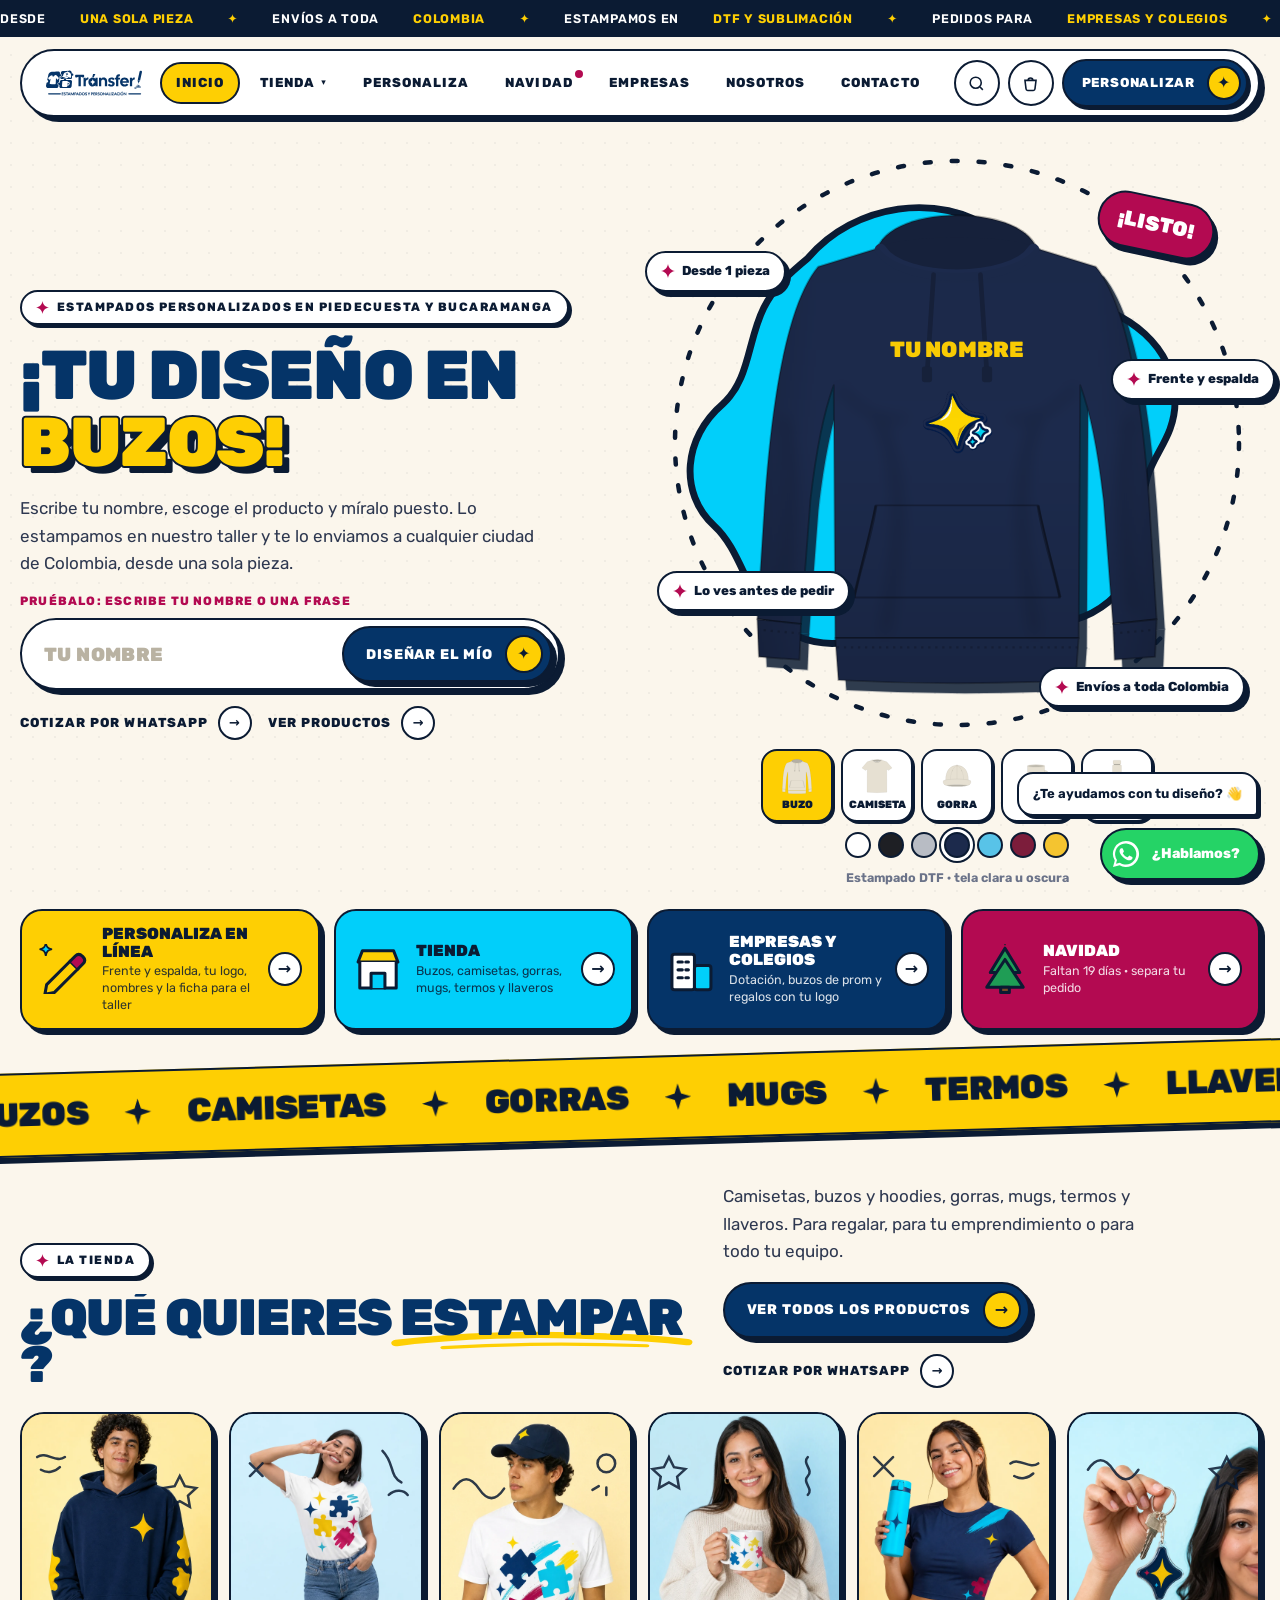
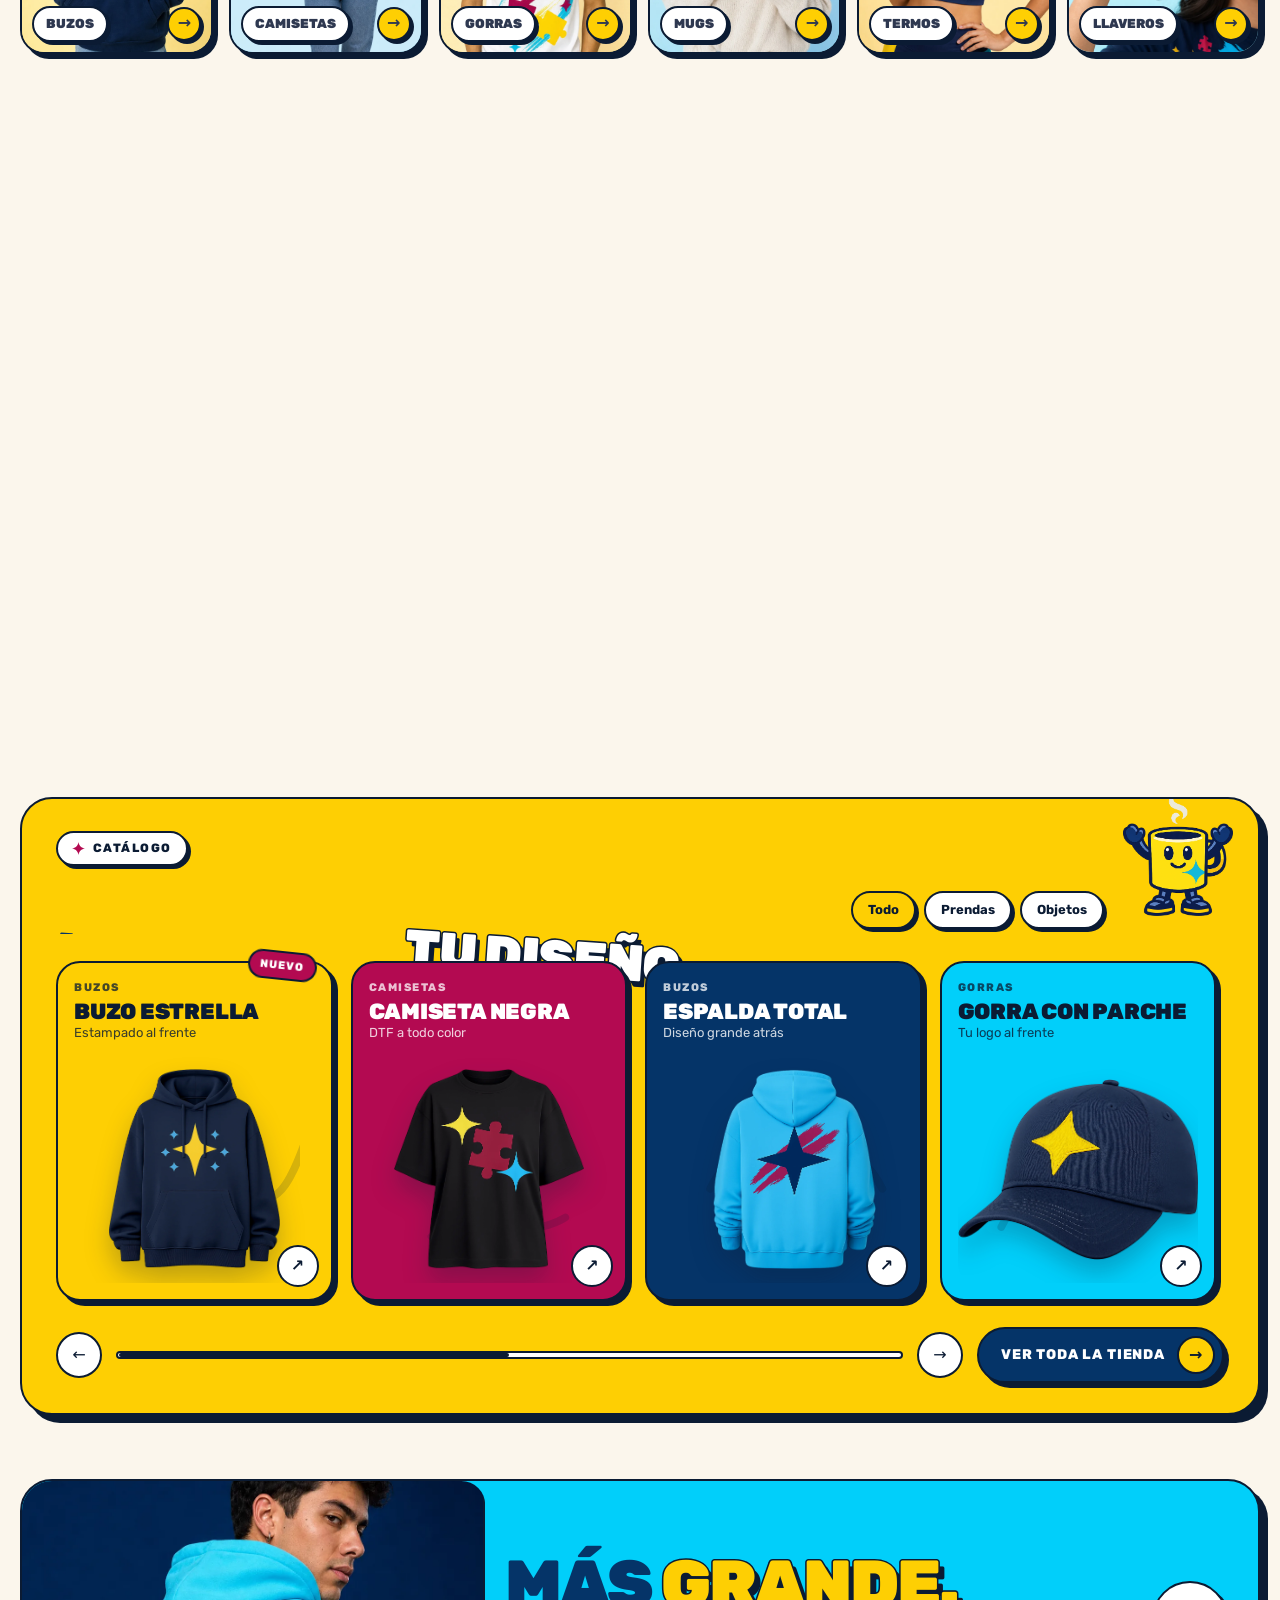
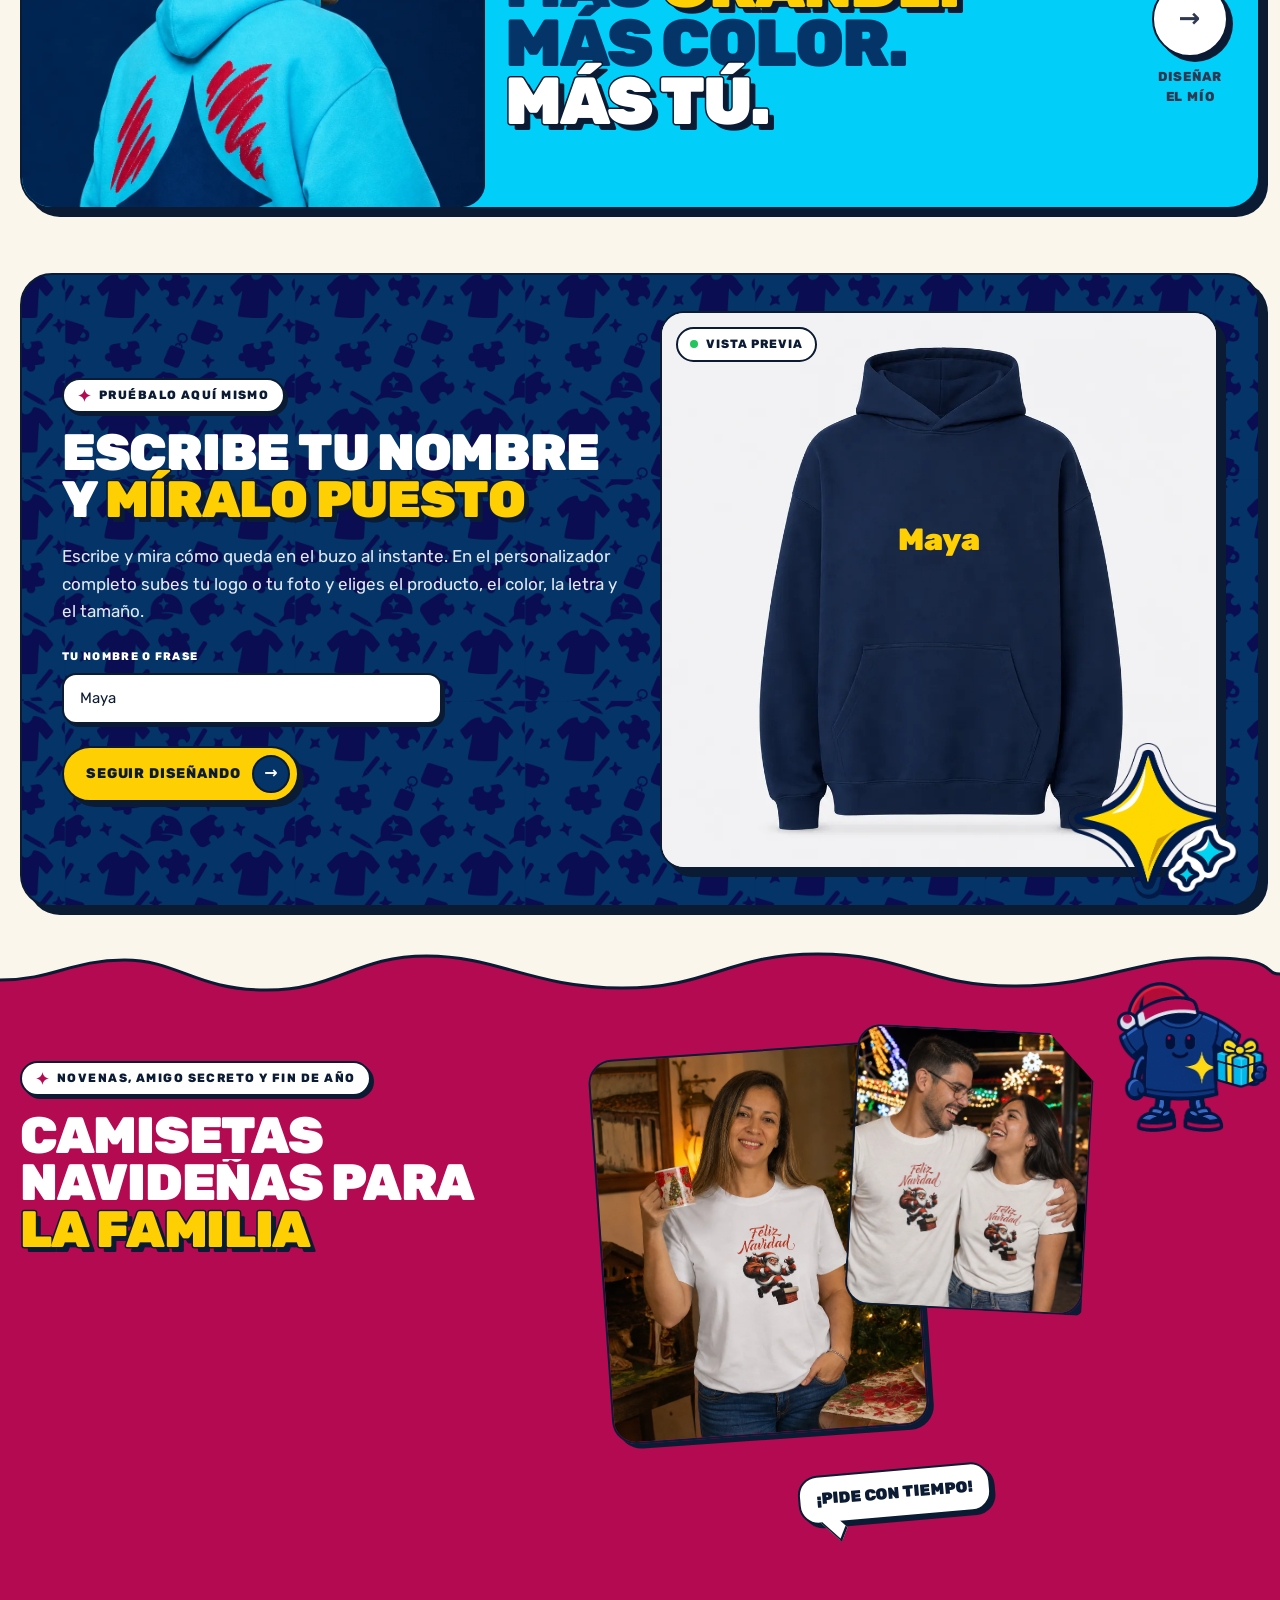
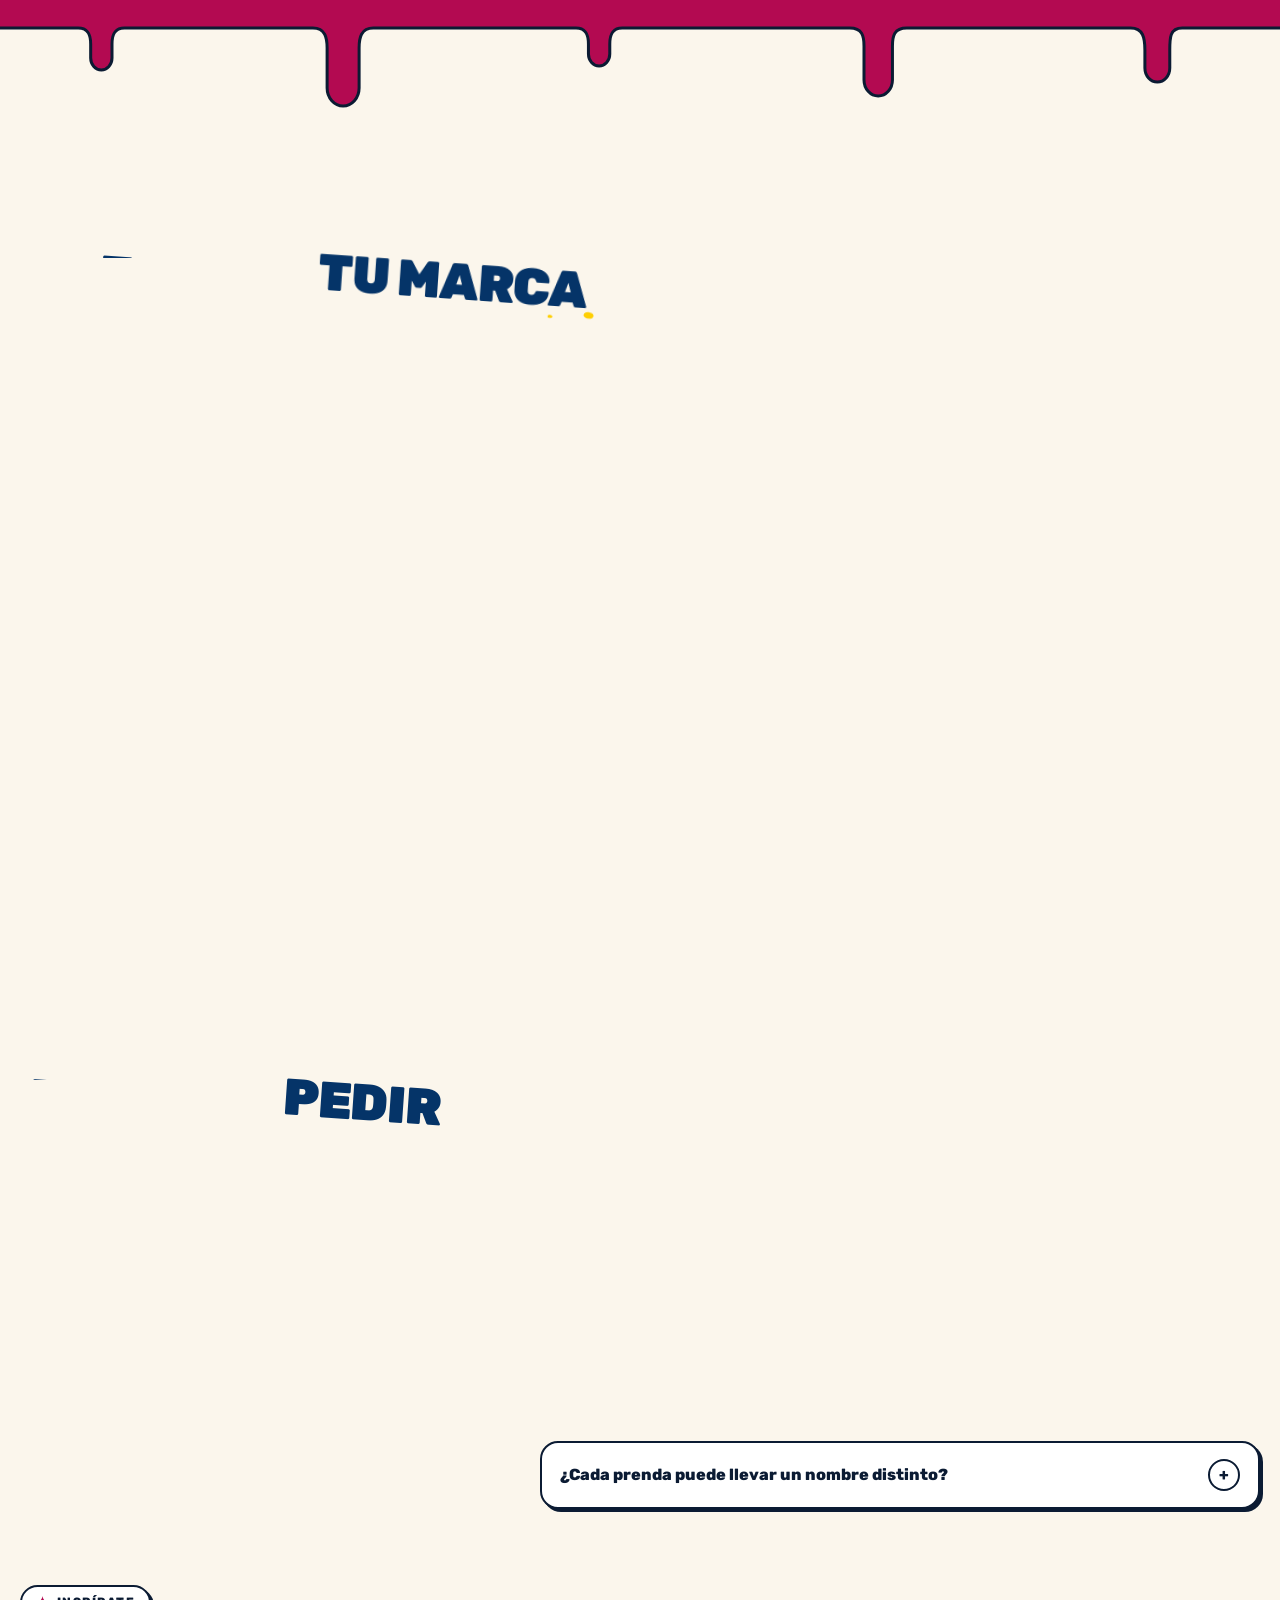
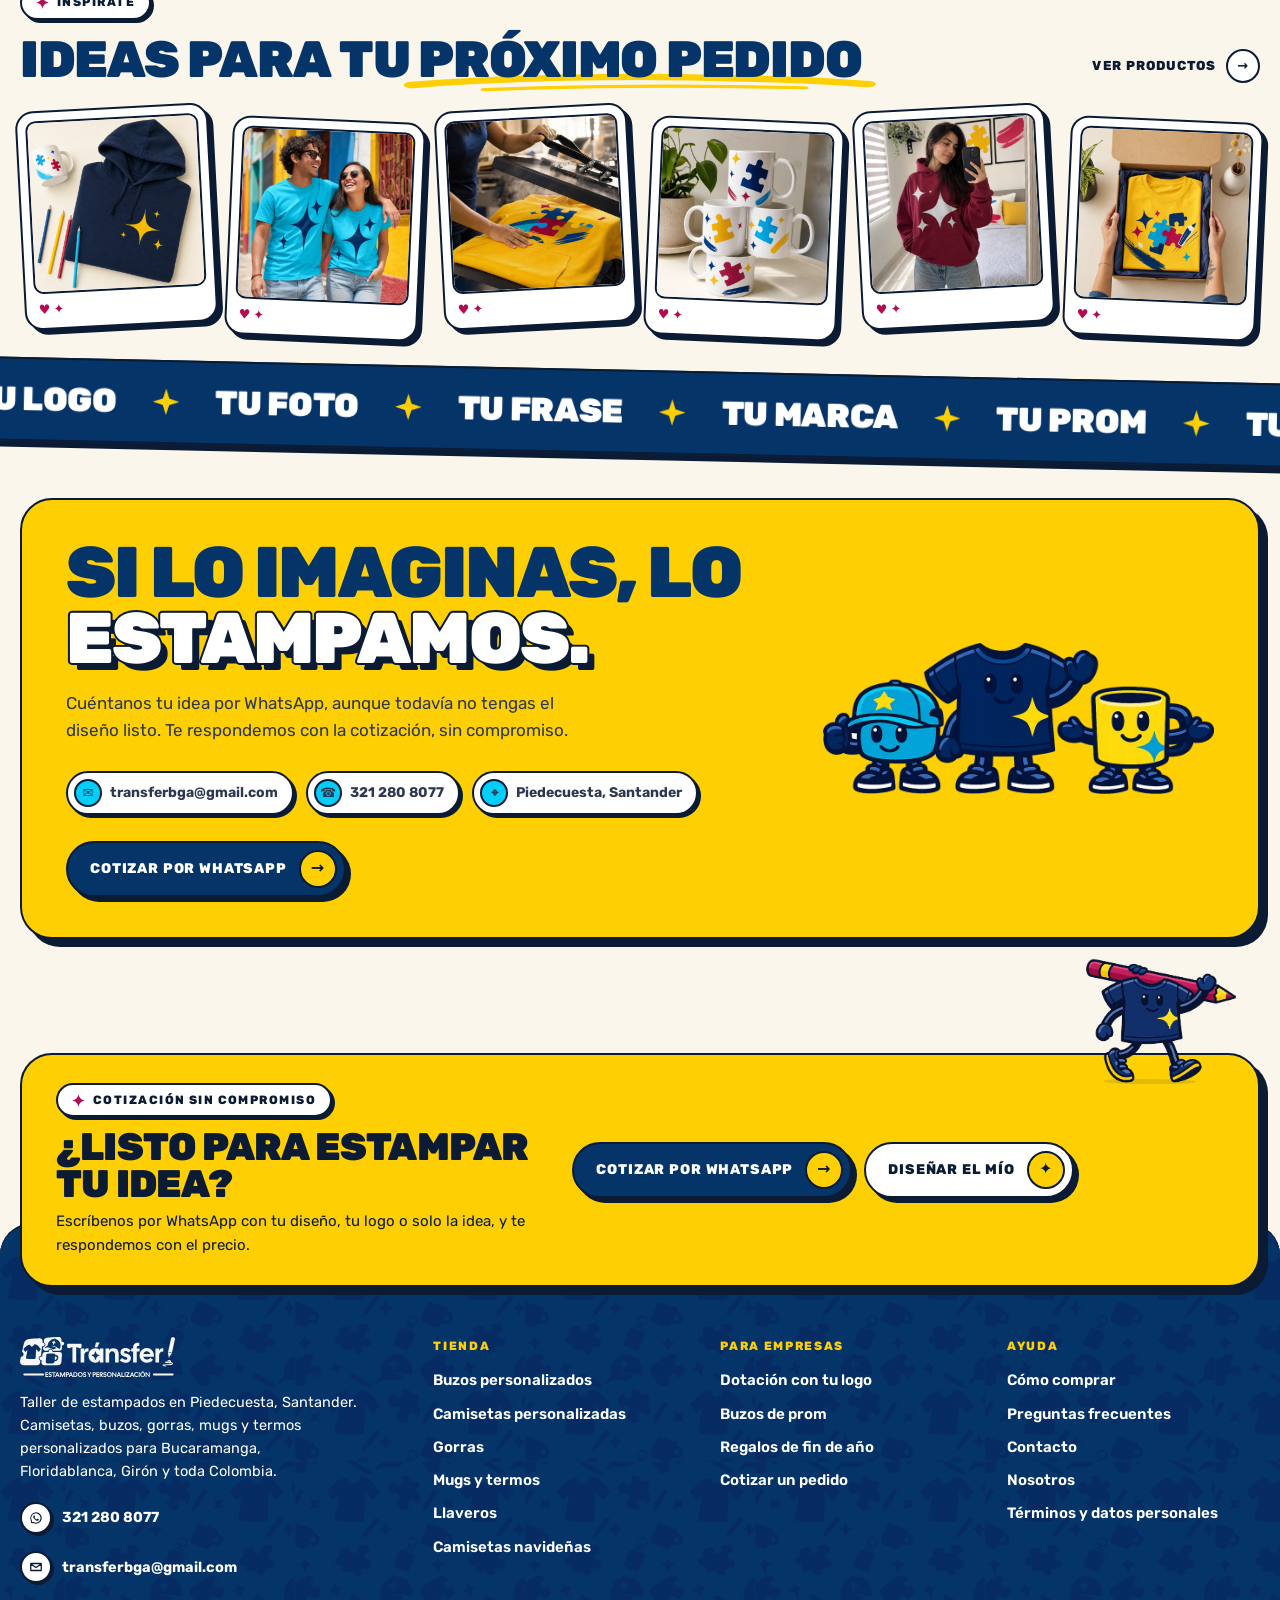
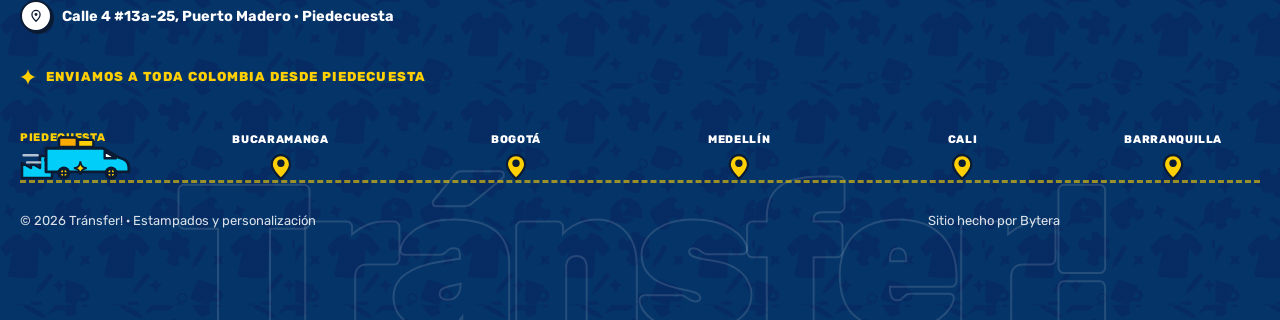
==== sitio/index.html @ f4039a2b "Portada: héroe nuevo con demostración en vivo del personalizador - La prenda cambia sola entre buzo," ====
<!doctype html>
<html lang="es-CO">
<head>
<meta charset="utf-8">
<meta name="robots" content="noindex, nofollow">
<meta name="viewport" content="width=device-width, initial-scale=1">
<title>Camisetas, buzos y mugs personalizados en Bucaramanga y Piedecuesta · Tránsfer!</title>
<meta name="description" content="Estampamos tu logo, tu foto o tu frase en camisetas, buzos, gorras, mugs y termos. Míralo puesto antes de pedir. Taller en Piedecuesta, envíos a toda Colombia.">
<meta property="og:type" content="website">
<meta property="og:locale" content="es_CO">
<meta property="og:site_name" content="Tránsfer!">
<meta property="og:title" content="Camisetas, buzos y mugs personalizados en Bucaramanga y Piedecuesta · Tránsfer!">
<meta property="og:description" content="Estampamos tu logo, tu foto o tu frase en camisetas, buzos, gorras, mugs y termos. Míralo puesto antes de pedir. Taller en Piedecuesta, envíos a toda Colombia.">
<meta property="og:image" content="../img/heroe-buzo-azul.webp">
<meta name="theme-color" content="#053468">
<script type="application/ld+json">{"@context": "https://schema.org", "@type": "LocalBusiness", "name": "Tránsfer!", "description": "Taller de estampados y personalización en Piedecuesta, Santander: camisetas, buzos, gorras, mugs, termos y llaveros con tu logo, tu foto o tu frase, en DTF y sublimación.", "telephone": "+57 321 280 8077", "email": "transferbga@gmail.com", "address": {"@type": "PostalAddress", "streetAddress": "Calle 4 #13a-25, Puerto Madero", "addressLocality": "Piedecuesta", "addressRegion": "Santander", "addressCountry": "CO"}, "areaServed": ["Piedecuesta", "Bucaramanga", "Floridablanca", "Girón", "Colombia"], "knowsAbout": ["Estampado DTF", "Sublimación", "Camisetas personalizadas", "Buzos personalizados", "Mugs personalizados", "Dotación empresarial", "Buzos de prom"]}</script>
<script type="application/ld+json">{"@context": "https://schema.org", "@type": "FAQPage", "mainEntity": [{"@type": "Question", "name": "¿Puedo pedir una sola pieza?", "acceptedAnswer": {"@type": "Answer", "text": "Sí. Puedes pedir desde una sola camiseta, buzo o mug, y si pides varias, el precio por unidad baja."}}, {"@type": "Question", "name": "¿Cuánto cuesta una camiseta o un buzo personalizado?", "acceptedAnswer": {"@type": "Answer", "text": "Depende del producto, la cantidad y el tamaño del diseño. Agrega lo que quieres al pedido o escríbenos por WhatsApp y te enviamos el precio, sin compromiso."}}, {"@type": "Question", "name": "¿Cuánto se demora mi pedido?", "acceptedAnswer": {"@type": "Answer", "text": "Depende de la cantidad y la temporada. Te damos la fecha exacta al cotizar; en diciembre, pide con tiempo."}}, {"@type": "Question", "name": "¿El estampado se cae al lavar?", "acceptedAnswer": {"@type": "Answer", "text": "No, si se aplica bien y la cuidas: lava la prenda al revés, con agua fría y sin blanqueador, sécala a la sombra y no planches encima del diseño."}}, {"@type": "Question", "name": "¿Hacen envíos a toda Colombia?", "acceptedAnswer": {"@type": "Answer", "text": "Sí, enviamos por transportadora desde nuestro taller en Piedecuesta. Si estás en Bucaramanga, Floridablanca o Girón, pregúntanos por la entrega."}}, {"@type": "Question", "name": "¿Cada prenda puede llevar un nombre distinto?", "acceptedAnswer": {"@type": "Answer", "text": "Sí. Es lo normal en camisetas navideñas, buzos de prom y dotación: nos mandas la lista de nombres y tallas."}}]}</script>
<link rel="icon" href="../recursos/favicon.svg" type="image/svg+xml">
<script type="application/ld+json">{"@context": "https://schema.org", "@graph": [{"@type": "Organization", "name": "Tránsfer!", "logo": "../recursos/logo-azul.svg", "email": "transferbga@gmail.com", "telephone": "+57 321 280 8077", "description": "Estampados y personalización en Piedecuesta, Santander."}, {"@type": "WebSite", "name": "Tránsfer! · Estampados y personalización", "inLanguage": "es-CO"}]}</script>
<link rel="stylesheet" href="assets/sistema.css">
<style>
/* ───── Portada (Nexa "Good Mood" + cinta de Creative South) ───── */
.heroe{padding:20px 0 30px;overflow:hidden}
.heroe .env{display:grid;grid-template-columns:1.02fr .98fr;gap:20px;align-items:center;min-height:640px}
.heroe .h1{margin-top:22px}
.heroe .lead{max-width:470px;margin:26px 0 30px}
.heroe .acciones{display:flex;align-items:center;gap:24px;flex-wrap:wrap}
.cifras{display:flex;gap:0;margin-top:40px;background:#fff;border:var(--borde);border-radius:22px;box-shadow:var(--sombra);width:max-content;max-width:100%}
.cifras div{padding:14px 22px;border-right:2px dashed rgba(11,27,51,.25)}
.cifras div:last-child{border-right:0}
.cifras b{display:block;font-size:28px;font-weight:900;color:var(--tinta);line-height:1}
.cifras span{font-size:12px;font-weight:700;letter-spacing:.06em;text-transform:uppercase;color:var(--suave)}
.escena{position:relative;height:640px}
.escena .mancha{position:absolute;left:4%;top:8%;width:92%;height:84%}
.heroe .h1{font-size:clamp(50px,6.6vw,96px)}
.escena .modelo{position:absolute;left:50%;bottom:-30px;height:100%;width:max-content;translate:-50% 0;z-index:2;filter:drop-shadow(8px 8px 0 rgba(11,27,51,.9))}
.escena .modelo img{height:100%;width:auto;max-width:none}
.cinta-heroe{left:-8%;top:-4%;width:120%;height:118%}
.nota-flecha{position:absolute;z-index:4;font-weight:900;font-style:italic;color:var(--vino);font-size:18px;line-height:1.05;text-transform:uppercase}
.nota-flecha svg{width:70px;height:46px;color:var(--vino)}

/* ───── Categorías (Nexa) ───── */
.cats{display:grid;grid-template-columns:repeat(6,1fr);gap:16px}
.cat{position:relative;border:var(--borde);border-radius:var(--r-tarjeta);box-shadow:var(--sombra);overflow:hidden;aspect-ratio:4/5;transition:transform .3s var(--ease),box-shadow .3s}
.cat:hover{transform:translate(-3px,-3px) rotate(-.8deg);box-shadow:9px 9px 0 var(--tinta)}
.cat img{position:absolute;inset:0;width:100%;height:100%;object-fit:cover;object-position:center 22%;transition:transform .6s var(--ease)}
.cat:hover img{transform:scale(1.06)}
.cat .garabato{position:absolute;inset:0;z-index:1;pointer-events:none;color:var(--tinta);opacity:.85}
.cat .garabato svg{width:100%;height:100%}
.cat .pie-cat{position:absolute;left:10px;right:10px;bottom:10px;display:flex;justify-content:space-between;align-items:center;z-index:2}
.cat .pie-cat b{background:#fff;border:var(--borde);border-radius:99px;padding:6px 12px;font-weight:900;text-transform:uppercase;font-size:13px;box-shadow:3px 3px 0 var(--tinta)}
.cat .pie-cat i{width:34px;height:34px;flex:none;border-radius:50%;background:var(--amarillo);border:var(--borde);display:grid;place-items:center;font-style:normal;font-weight:900;box-shadow:3px 3px 0 var(--tinta);transition:transform .3s var(--rebote)}
.cat:hover .pie-cat i{transform:rotate(-45deg)}

/* ───── La fábrica (MasterGo + notas de Nutella) ───── */
.fabrica{padding:30px 40px 28px;background:var(--cian)}
.fabrica .cab-seccion{margin-bottom:10px}
/* Te llega: la camiseta se dobla y entra en la caja (clase .a-caja durante .actua, 1.9 s) */
.fab .abierta,.fab .doblada{transform-box:fill-box;transform-origin:center}
.fab .doblada{opacity:0}
.fab .doblada .mini{opacity:0}.fab .impresa .doblada .mini{opacity:1}
.fab .a-caja .abierta{animation:fab-dobla 1.9s ease-in-out forwards}
.fab .a-caja .doblada{animation:fab-guarda 1.9s ease-in-out forwards}
@keyframes fab-dobla{0%{transform:scale(1);opacity:1}14%{transform:scale(.62,.4);opacity:1}17%,100%{transform:scale(.62,.4);opacity:0}}
@keyframes fab-guarda{0%,12%{opacity:0;transform:scale(.8)}17%{opacity:1;transform:scale(1.05)}22%{transform:scale(1)}26%{transform:translateY(0)}36%{transform:translateY(64px);opacity:1}38%,100%{transform:translateY(64px);opacity:0}}
/* Navidad: estrellas que caen (CSS) */
.nieve{position:absolute;inset:0;overflow:hidden;pointer-events:none;z-index:0}
.nieve i{position:absolute;top:-30px;width:var(--s);height:var(--s);background:#fff;opacity:.55;clip-path:polygon(50% 0,61% 39%,100% 50%,61% 61%,50% 100%,39% 61%,0 50%,39% 39%);animation:cae var(--t) linear var(--d) infinite}
.nieve i:nth-child(3n){background:var(--amarillo);opacity:.8}
@keyframes cae{0%{transform:translateY(-30px) rotate(0)}100%{transform:translateY(760px) rotate(300deg)}}
.navidad .env{position:relative;z-index:1}
/* Del logo a la prenda: un sello estampa el logo en camiseta, mug y gorra (CSS, 4.8 s) */
.sellador{width:100%;max-width:300px;height:auto;align-self:center;overflow:visible}
.sellador .logo-e{transform-box:fill-box;transform-origin:center;transform:scale(0);animation:logo-e 4.8s var(--rebote) infinite}
.sellador .e1{animation-name:logo-e1}.sellador .e2{animation-name:logo-e2}.sellador .e3{animation-name:logo-e3}
@keyframes logo-e1{0%,14%{transform:scale(0)}20%,92%{transform:scale(1)}100%{transform:scale(0)}}
@keyframes logo-e2{0%,44%{transform:scale(0)}50%,92%{transform:scale(1)}100%{transform:scale(0)}}
@keyframes logo-e3{0%,74%{transform:scale(0)}80%,92%{transform:scale(1)}100%{transform:scale(0)}}
.sellador .sello{animation:sello 4.8s ease-in-out infinite}
@keyframes sello{0%{transform:translate(52px,-14px)}8%{transform:translate(52px,-14px)}14%{transform:translate(52px,14px)}20%{transform:translate(52px,-14px)}
  34%{transform:translate(143px,-14px)}44%{transform:translate(143px,10px)}50%{transform:translate(143px,-14px)}
  64%{transform:translate(246px,-14px)}74%{transform:translate(246px,12px)}80%{transform:translate(246px,-14px)}100%{transform:translate(52px,-14px)}}
/* Fabrica v2: linea de produccion a lo ancho, una estacion por paso (SVG a mano + JS).
   Estaciones en x = 150, 450, 750 y 1050 de 1200: coinciden con las 4 columnas de tarjetas de abajo. */
.planta{margin:6px auto 0;max-width:1240px}
.maquina-anim{width:100%}
.fab{display:block;width:100%;height:auto;overflow:visible}
.pasos-linea{display:grid;grid-template-columns:repeat(4,1fr);gap:20px;margin-top:10px}
.pasos-linea .llamado::before{content:"";position:absolute;left:50%;top:-11px;width:18px;height:18px;background:#fff;border-left:var(--borde);border-top:var(--borde);transform:translateX(-50%) rotate(45deg)}
.fab .cuerpo{transform-box:fill-box;transform-origin:center bottom}
.fab .estampa{opacity:0;transform-box:fill-box;transform-origin:center}
.fab .impresa .estampa{opacity:1;animation:fab-pop .4s var(--rebote)}
@keyframes fab-pop{0%{transform:scale(.2)}100%{transform:scale(1)}}
.fab .aguja{transform-box:view-box;transform-origin:836px 53px;animation:fab-aguja 1.3s ease-in-out infinite alternate}
@keyframes fab-aguja{0%{transform:rotate(-60deg)}100%{transform:rotate(55deg)}}
.fab .luz{animation:fab-luz 1.2s steps(1) infinite}
@keyframes fab-luz{50%{opacity:.25}}
.fab .cabezal,.fab .palanca{transform-box:view-box}
.fab .palanca{transform-origin:712px 36px}
.fab .soplo{transform-box:fill-box;transform-origin:center;opacity:0}
.fab .calor{opacity:0}
.fab .pulso{stroke-dasharray:14 100;stroke-dashoffset:14;opacity:0}
.fab .barra{transform-box:fill-box;transform-origin:left center}
.fab .pantalla-star{transform-box:fill-box;transform-origin:center}
.fab .caja-envio{transform-box:view-box;transform-origin:1050px 250px}
.fab .solapa{transform-box:view-box}
.fab .solapa.si{transform-origin:990px 189px;transform:rotate(-125deg)}
.fab .solapa.sd{transform-origin:1110px 189px;transform:rotate(125deg)}
/* Lo que pasa en cada estacion mientras la banda esta quieta (.actua dura 1.9 s) */
.fab.actua .barra{animation:fab-barra 1.9s ease-out}
@keyframes fab-barra{0%{transform:scaleX(0)}22%,100%{transform:scaleX(1)}}
.fab.actua .pantalla-star{animation:fab-pantalla 1.9s var(--rebote)}
@keyframes fab-pantalla{0%,20%{transform:scale(0)}32%,100%{transform:scale(1)}}
.fab.actua .pulso{animation:fab-pulso 1.9s linear}
@keyframes fab-pulso{0%,20%{stroke-dashoffset:14;opacity:0}22%{opacity:1}40%{stroke-dashoffset:-100;opacity:1}41%,100%{opacity:0}}
.fab.actua .cabezal{animation:fab-cabezal 1.9s ease-in-out}
@keyframes fab-cabezal{0%,30%{transform:translateY(0)}42%,62%{transform:translateY(34px)}76%,100%{transform:translateY(0)}}
.fab.actua .palanca{animation:fab-palanca 1.9s ease-in-out}
@keyframes fab-palanca{0%,30%{transform:rotate(0)}42%,62%{transform:rotate(-28deg)}76%,100%{transform:rotate(0)}}
.fab.actua .calor{animation:fab-calor 1.9s linear}
@keyframes fab-calor{0%,40%{opacity:0}43%,62%{opacity:1}64%,100%{opacity:0}}
.fab.actua .si.soplo{animation:fab-soplo-i 1.9s ease-out}.fab.actua .sd.soplo{animation:fab-soplo-d 1.9s ease-out}
@keyframes fab-soplo-i{0%,44%{transform:scale(.4);opacity:0}46%{opacity:.95}72%,100%{transform:translate(-44px,-18px) scale(1.6);opacity:0}}
@keyframes fab-soplo-d{0%,44%{transform:scale(.4);opacity:0}46%{opacity:.95}72%,100%{transform:translate(44px,-18px) scale(1.6);opacity:0}}
.fab.actua .solapa.si{animation:fab-solapa-i 1.9s ease-in-out}.fab.actua .solapa.sd{animation:fab-solapa-d 1.9s ease-in-out}
@keyframes fab-solapa-i{0%,34%{transform:rotate(-125deg)}44%,74%{transform:rotate(0)}75%,100%{transform:rotate(-125deg)}}
@keyframes fab-solapa-d{0%,34%{transform:rotate(125deg)}44%,74%{transform:rotate(0)}75%,100%{transform:rotate(125deg)}}
.fab.actua .caja-envio{animation:fab-caja 1.9s ease-in-out}
@keyframes fab-caja{0%,48%{transform:translateX(0);opacity:1}68%{transform:translateX(150px);opacity:0}67%{transform:translateX(0) scale(.2);opacity:0}86%{transform:scale(1.06);opacity:1}100%{transform:scale(1);opacity:1}}
.llamado{position:relative;z-index:4;width:auto;background:#fff;border:var(--borde);border-radius:18px;padding:12px 14px;box-shadow:var(--sombra)}
.llamado b{display:flex;align-items:center;gap:8px;font-weight:900;color:var(--tinta);text-transform:uppercase;font-size:15px}
.llamado b em{font-style:normal;width:28px;height:28px;border-radius:50%;border:2px solid var(--tinta);display:grid;place-items:center;font-size:13px;flex:none}
.llamado p{font-size:13px;margin-top:4px}

/* ───── Lo más pedido (Hippeas) ───── */
.pedido{padding:32px 34px 30px;background:var(--amarillo)}
.carrusel{display:grid;grid-auto-flow:column;grid-auto-columns:calc((100% - 54px)/4);gap:18px;overflow-x:auto;scroll-snap-type:x mandatory;padding:14px 4px 22px;scrollbar-width:none}
.carrusel::-webkit-scrollbar{display:none}
.carrusel .tarjeta{scroll-snap-align:start;min-height:340px}
.control-car{display:flex;align-items:center;gap:14px;margin-top:4px}
.control-car .barra{flex:1;height:8px;border:2px solid var(--tinta);border-radius:99px;background:#fff;overflow:hidden}
.control-car .barra i{display:block;height:100%;width:30%;background:var(--tinta);border-radius:99px;transition:margin-left .2s}

/* ───── Banner "más grande" (Nexa) ───── */
.banner{display:grid;grid-template-columns:.85fr 1.15fr auto;align-items:center;gap:20px;padding:0 30px 0 0;min-height:330px;background:var(--cian)}
.banner .foto{align-self:stretch;position:relative;border-right:var(--borde)}
.banner .foto img{position:absolute;inset:0;width:100%;height:100%;object-fit:cover;object-position:center 20%}
.banner .grande{font-weight:900;text-transform:uppercase;font-size:clamp(40px,5.2vw,78px);line-height:.88;letter-spacing:-.03em;color:var(--azul);-webkit-text-stroke:3px var(--tinta);paint-order:stroke fill;text-shadow:6px 6px 0 var(--tinta)}
.banner .grande span{color:var(--amarillo)}
.banner .grande em{font-style:normal;color:#fff}
.banner .lado{text-align:center;font-weight:800;text-transform:uppercase;font-size:13px;letter-spacing:.06em}
.banner .lado a{width:76px;height:76px;margin:0 auto 10px;border-radius:50%;background:#fff;border:var(--borde);display:grid;place-items:center;font-size:26px;box-shadow:var(--sombra);transition:transform .3s var(--rebote)}
.banner .lado a:hover{transform:rotate(-45deg) scale(1.08);background:var(--amarillo)}

/* ───── Personalizador corto ───── */
.perso-corto{display:grid;grid-template-columns:1fr 1fr;gap:40px;align-items:center;padding:36px 40px}
.lienzo{position:relative;background:#EEF1F6;border:var(--borde);border-radius:var(--r-tarjeta);box-shadow:var(--sombra-g);aspect-ratio:1;overflow:hidden}
.lienzo>img{width:100%;height:100%;object-fit:cover}
.lienzo .texto-vivo{position:absolute;left:50%;top:41%;transform:translate(-50%,-50%);width:36%;text-align:center;font-weight:900;font-size:clamp(18px,2.4vw,34px);line-height:1;color:var(--amarillo);word-break:break-word}
.lienzo .chip-vivo{position:absolute;left:14px;top:14px;background:#fff;border:2px solid var(--tinta);border-radius:99px;padding:6px 12px;font-size:12px;font-weight:800;letter-spacing:.08em;text-transform:uppercase;color:var(--tinta);display:flex;gap:8px;align-items:center}
.lienzo .chip-vivo i{width:8px;height:8px;border-radius:50%;background:#22c55e}
.perso-corto .manos{position:absolute;right:-20px;bottom:-30px;width:170px;z-index:4}

/* ───── Navidad (chorreado de Nutella) ───── */
.navidad{background:var(--vino);color:#fff;padding:10px 0 60px;position:relative}
.navidad .grid-n{display:grid;grid-template-columns:.9fr 1.1fr;gap:40px;align-items:center}
.navidad .h2{color:#fff}
.navidad .lead{color:#fde7f0;margin:20px 0 28px;max-width:430px}
.collage-n{position:relative;height:520px}
.collage-n .foto-tinta{position:absolute}
.collage-n .n1{left:0;top:4%;width:48%;height:74%;transform:rotate(-4deg)}
.collage-n .n2{left:38%;top:0;width:36%;height:54%;transform:rotate(3deg);z-index:2}
.collage-n .n3{right:0;bottom:0;width:42%;height:56%;transform:rotate(-2deg)}

/* ───── Empresas (Neo Brutalism) ───── */
.bento{display:grid;grid-template-columns:1.3fr 1fr 1fr;grid-template-rows:260px 260px;gap:20px}
.caja{position:relative;border:var(--borde);border-radius:var(--r-tarjeta);box-shadow:var(--sombra);overflow:hidden;transition:transform .3s var(--ease),box-shadow .3s}
.caja:hover{transform:translate(-3px,-3px);box-shadow:9px 9px 0 var(--tinta)}
.caja.foto img{position:absolute;inset:0;width:100%;height:100%;object-fit:cover}
.caja .rotulo{position:absolute;left:14px;bottom:14px;z-index:2;background:#fff;border:var(--borde);border-radius:14px;padding:8px 14px;box-shadow:3px 3px 0 var(--tinta)}
.caja .rotulo b{display:block;font-weight:900;text-transform:uppercase;color:var(--tinta);font-size:17px;line-height:1.1}
.caja .rotulo small{font-size:12.5px;color:var(--texto)}
.caja.texto{padding:26px;display:flex;flex-direction:column;justify-content:space-between}
.caja.grande{grid-row:span 2}
.pastillas-b{display:grid;grid-template-columns:repeat(4,1fr);gap:16px;margin-top:22px}
.pastillas-b div{display:flex;align-items:center;gap:12px;border:var(--borde);border-radius:18px;padding:12px 16px;box-shadow:3px 3px 0 var(--tinta);font-weight:900;text-transform:uppercase;font-size:14px;line-height:1.1;color:var(--tinta)}
.pastillas-b .t-vino,.pastillas-b .t-azul{color:#fff}
.pastillas-b div small{display:block;font-weight:600;text-transform:none;font-size:12.5px}

/* ───── Cierre (Solar) ───── */
.cierre{display:grid;grid-template-columns:1.3fr .7fr;gap:30px;align-items:center;padding:40px 44px;background:var(--amarillo)}
.cierre .h1{font-size:clamp(44px,5.6vw,84px)}
.preguntas{display:grid;grid-template-columns:.8fr 1.2fr;gap:40px;align-items:start}
@media (max-width:1080px){.preguntas{grid-template-columns:1fr}}
.cierre .datos-c{display:flex;flex-wrap:wrap;gap:12px;margin-top:26px}
.cierre .datos-c span{display:flex;align-items:center;gap:8px;background:#fff;border:var(--borde);border-radius:99px;padding:6px 14px 6px 6px;font-weight:700;font-size:14px;box-shadow:3px 3px 0 var(--tinta)}
.cierre .datos-c i{width:28px;height:28px;border-radius:50%;background:var(--cian);border:2px solid var(--tinta);display:grid;place-items:center;font-style:normal;font-size:13px}
.cierre .sol{width:100%;max-width:540px;justify-self:center}

/* ───── Tableta y celular ───── */
.banner .grande{-webkit-text-stroke:0;text-shadow:none}
.banner .grande span,.banner .grande em{-webkit-text-stroke:3px var(--tinta);paint-order:stroke fill;text-shadow:6px 6px 0 var(--tinta)}
@media (max-width:1080px){
  .cinta-heroe,.nota-flecha{display:none}
  .heroe .env{grid-template-columns:1fr}
  .escena{height:560px;max-width:600px;width:100%;margin:0 auto}
  .cats{grid-template-columns:repeat(3,1fr)}
  .carrusel{grid-auto-columns:calc((100% - 18px)/2)}
  .banner{grid-template-columns:1fr;padding:0 0 30px}
  .banner .foto{min-height:280px;border-right:0;border-bottom:var(--borde)}
  .banner .grande,.banner .lado{padding:0 26px}
  .perso-corto,.navidad .grid-n,.cierre{grid-template-columns:1fr}
  .bento{grid-template-columns:1fr 1fr;grid-template-rows:auto}
  .bento .caja{min-height:240px}
  .caja.grande{grid-column:span 2;grid-row:auto;min-height:320px}
  .pastillas-b{grid-template-columns:1fr 1fr}
}
@media (max-width:640px){
  .heroe .env{min-height:0}
  .heroe .acciones .btn{width:100%;justify-content:space-between}
  .cifras{width:100%}
  .cifras div{padding:12px 12px;flex:1}
  .cifras b{font-size:22px}
  .cifras span{font-size:10px}
  .escena{height:470px}
  .cats{gap:14px;grid-template-columns:none;grid-auto-flow:column;grid-auto-columns:40%;overflow-x:auto;scroll-snap-type:x mandatory;padding:4px 4px 14px;margin:0 -4px;scrollbar-width:none}
  .cats::-webkit-scrollbar{display:none}
  .cat{scroll-snap-align:start}
  .cat .pie-cat b{font-size:12px;padding:5px 10px}
  .cat .pie-cat i{width:30px;height:30px}
  .fabrica{padding:30px 16px 26px}
  .pasos-linea{grid-template-columns:1fr 1fr;gap:16px 12px}
  .fab{overflow:hidden}
  .pasos-linea .llamado::before{display:none}
  .llamado{width:auto;transform:none!important;padding:10px 11px;box-shadow:3px 3px 0 var(--tinta)}
  .llamado b{font-size:12.5px;gap:6px;line-height:1.15}
  .llamado b em{width:22px;height:22px;font-size:11px}
  .llamado p{font-size:12px}
  .pedido{padding:30px 16px}
  .pedido>.adorno{display:none}
  .pedido .pastillas{margin-right:0!important}
  .carrusel{grid-auto-columns:78%}
  .perso-corto{padding:26px 16px}
  .perso-corto .manos{width:110px;right:-6px;bottom:-16px}
  .collage-n{height:400px}
  .bento{grid-template-columns:1fr}
  .caja.grande{grid-column:auto}
  .pastillas-b{grid-template-columns:1fr}
  .cierre{padding:32px 20px}
  .escena .globo{top:56%!important;right:-2%!important}
  .cierre .h1{font-size:38px}
}

/* ───── Héroe v2: demostración en vivo (22 nov 2026) ───── */
.heroe2{padding:14px 0 18px;position:relative;overflow:hidden}
.heroe2-g{display:grid;grid-template-columns:1fr 1.02fr;grid-template-areas:"txt esc" "form esc";column-gap:40px;row-gap:14px;align-items:center}
.h2-txt{grid-area:txt;align-self:end}.h2-esc{grid-area:esc}.h2-form{grid-area:form;align-self:start}
.titular{font-size:clamp(44px,5.4vw,88px);line-height:.94;margin-top:18px;letter-spacing:-.02em}
.rota{display:block;width:max-content;white-space:nowrap;margin-top:.04em}
.rota.cambia{animation:rota-p .55s var(--rebote)}
@keyframes rota-p{0%{transform:translateY(45%) rotate(-5deg);opacity:0}100%{transform:none;opacity:1}}
.h2-txt .lead{max-width:520px;margin-top:20px}
.prueba label{display:block;font-size:12px;font-weight:800;letter-spacing:.1em;text-transform:uppercase;color:var(--vino);margin-bottom:8px}
.campo-h{display:flex;gap:8px;align-items:center;background:#fff;border:var(--borde);border-radius:99px;padding:6px;box-shadow:var(--sombra);max-width:540px}
.campo-h input{flex:1;min-width:0;border:0;outline:0;background:transparent;font:inherit;font-size:19px;font-weight:900;text-transform:uppercase;color:var(--tinta);padding:0 8px 0 16px;letter-spacing:.02em}
.campo-h input::placeholder{color:#b9b2a2}
.campo-h .btn{flex:none}
.h2-form .acciones-cab{margin-top:16px}
.vitrina{position:relative;aspect-ratio:1/1;width:min(100%,600px,max(320px,calc(100svh - 300px)));margin:0 auto}
.v-fondo{position:absolute;inset:4%;width:92%;height:92%}
.v-anillo{position:absolute;inset:0;width:100%;height:100%;animation:gira-a 40s linear infinite}
@keyframes gira-a{to{transform:rotate(360deg)}}
.v-prenda{position:absolute;left:50%;top:50%;width:78%;transform:translate(-50%,-50%);filter:drop-shadow(8px 10px 0 rgba(11,27,51,.85))}
.v-prenda.sale{animation:v-sale .24s ease-in forwards}.v-prenda.entra{animation:v-entra .5s var(--rebote)}
@keyframes v-sale{to{transform:translate(-50%,-50%) scale(.8) rotate(-8deg);opacity:0}}
@keyframes v-entra{from{transform:translate(-50%,-50%) scale(.8) rotate(8deg);opacity:0}}
.vitrina.estampa .v-prenda{animation:v-estampa .45s var(--rebote)}
@keyframes v-estampa{35%{transform:translate(-50%,-50%) scale(.965)}70%{transform:translate(-50%,-50%) scale(1.02)}}
.v-capa{position:absolute;inset:0;pointer-events:none}.v-capa svg{width:100%;height:100%;display:block}
.v-sombra{mix-blend-mode:multiply}.v-brillo{mix-blend-mode:screen}
.v-area{position:absolute}
.v-texto{position:absolute;left:50%;top:26%;transform:translate(-50%,-50%);white-space:nowrap;font-weight:900;line-height:1;letter-spacing:.01em}
.v-texto.escribiendo::after{content:"";display:inline-block;width:.08em;height:.85em;margin-left:.06em;background:currentColor;vertical-align:-.05em;animation:cursor .7s steps(1) infinite}
@keyframes cursor{50%{opacity:0}}
.v-sticker{position:absolute;left:50%;top:66%;width:46%;transform:translate(-50%,-50%) scale(0);transition:transform .5s var(--rebote)}
.v-sticker.ver{transform:translate(-50%,-50%) scale(1) rotate(-6deg)}
.sello-listo{position:absolute;right:7%;top:9%;z-index:5;background:var(--vino);color:#fff;border:var(--borde);border-radius:99px;padding:10px 18px;font-weight:900;font-size:clamp(15px,1.6vw,22px);text-transform:uppercase;box-shadow:var(--sombra);transform:rotate(12deg) scale(0);transition:transform .45s var(--rebote)}
.sello-listo.ver{transform:rotate(12deg) scale(1)}
.chip-f{position:absolute;z-index:4;display:flex;align-items:center;gap:7px;background:#fff;border:var(--borde);border-radius:99px;padding:8px 14px;font-weight:800;font-size:13px;color:var(--tinta);box-shadow:var(--sombra);white-space:nowrap;animation:flota-c 4.5s ease-in-out infinite}
.chip-f svg{width:14px;height:14px;color:var(--vino)}
.chip-f.c1{left:-2%;top:18%}.chip-f.c2{right:-3%;top:36%;animation-delay:-1.2s}.chip-f.c3{left:0;bottom:22%;animation-delay:-2.4s}.chip-f.c4{right:2%;bottom:6%;animation-delay:-3.4s}
@keyframes flota-c{50%{transform:translateY(-8px)}}
.v-controles{display:flex;flex-direction:column;align-items:center;gap:10px;margin-top:6px}
.v-prods{display:flex;gap:8px;flex-wrap:wrap;justify-content:center}
.v-prods button{display:flex;flex-direction:column;align-items:center;gap:2px;width:72px;border:2px solid var(--tinta);border-radius:16px;background:#fff;padding:6px 4px;cursor:pointer;box-shadow:2px 2px 0 var(--tinta);transition:transform .2s var(--rebote),background .2s}
.v-prods button:hover{transform:translateY(-2px)}.v-prods button.on{background:var(--amarillo)}
.v-prods span{width:38px;height:38px;display:block}.v-prods span svg{width:100%;height:100%}
.v-prods b{font-size:10.5px;font-weight:900;text-transform:uppercase;color:var(--tinta)}
.v-colores{display:flex;gap:7px;flex-wrap:wrap;justify-content:center}
.v-colores button{width:26px;height:26px;border-radius:50%;background:var(--c);border:2px solid var(--tinta);cursor:pointer}
.v-colores button.on{box-shadow:0 0 0 3px #fff,0 0 0 5px var(--tinta)}
.v-tec{font-size:12.5px;font-weight:700;color:var(--suave)}
.accesos-s{padding:4px 0 26px}
.accesos{display:grid;grid-template-columns:repeat(4,1fr);gap:14px}
.acceso{display:flex;align-items:center;gap:12px;border:var(--borde);border-radius:22px;padding:14px 16px;box-shadow:var(--sombra);color:var(--tinta);transition:transform .25s var(--rebote),box-shadow .25s}
.acceso:hover{transform:translate(-3px,-3px);box-shadow:8px 8px 0 var(--tinta)}
.acceso>svg{width:52px;height:50px;flex:none;transition:transform .35s var(--rebote)}
.acceso:hover>svg{transform:rotate(-8deg) scale(1.08)}
.acceso span{flex:1;min-width:0}
.acceso b{display:block;font-weight:900;font-size:16px;text-transform:uppercase;line-height:1.1}
.acceso small{display:block;font-size:12.5px;line-height:1.35;margin-top:3px;opacity:.85}
.acceso i{font-style:normal;font-weight:900;width:34px;height:34px;flex:none;border-radius:50%;background:#fff;border:2px solid var(--tinta);display:grid;place-items:center;color:var(--tinta)}
.acceso.a-azul{background:var(--azul);color:#fff}.acceso.a-vino{background:var(--vino);color:#fff}
@media (max-width:1080px){.heroe2-g{grid-template-columns:1fr;grid-template-areas:"txt" "esc" "form"}.h2-txt,.h2-form{align-self:auto}.vitrina{width:min(100%,520px)}.accesos{grid-template-columns:1fr 1fr}}
@media (max-width:640px){.titular{font-size:clamp(40px,12.4vw,58px)}.chip-f{font-size:11px;padding:6px 10px}.chip-f.c2,.chip-f.c3{display:none}.chip-f.c1{left:0;top:6%}.chip-f.c4{right:0;bottom:2%}.v-prods button{width:58px;padding:5px 2px}.v-prods span{width:30px;height:30px}.v-prods b{font-size:9px}
  .campo-h{flex-wrap:wrap;border-radius:22px;padding:8px}.campo-h input{flex:1 1 100%;padding:8px 10px;font-size:18px}.campo-h .btn{flex:1 1 100%;justify-content:space-between}
  .accesos{gap:10px}.acceso{flex-direction:column;align-items:flex-start;padding:12px;gap:8px}.acceso>svg{width:42px;height:40px}.acceso b{font-size:14px}.acceso small{font-size:11.5px}.acceso i{display:none}}
</style>
</head>
<body data-pagina="inicio" class="cargando">
<main>

<!-- 1 · PORTADA: demostración en vivo del personalizador (assets/heroe.js) -->
<section class="heroe2">
  <div class="env heroe2-g">
    <div class="h2-txt">
      <h1 class="etiqueta" data-revela style="margin:0"><svg><use href="#estrella"/></svg>Estampados personalizados en Piedecuesta y Bucaramanga</h1>
      <p class="h1 titular">¡Tu diseño en <span class="rota pegada" id="rota">buzos!</span></p>
      <p class="lead" data-revela>Escribe tu nombre, escoge el producto y míralo puesto. Lo estampamos en nuestro taller y te lo enviamos a cualquier ciudad de Colombia, desde una sola pieza.</p>
    </div>
    <div class="h2-esc">
      <div class="vitrina" id="vitrina" role="img" aria-label="Demostración: la prenda cambia de producto y color y tu nombre aparece estampado">
        <svg class="v-fondo" viewBox="0 0 400 400" aria-hidden="true"><path fill="#01CFFA" stroke="#0B1B33" stroke-width="5" stroke-linejoin="round" d="M92 66c34-40 96-48 134-20 26 19 26 48 58 52 40 5 74 32 74 72 0 32-26 44-22 76 5 38-18 76-58 84-34 7-50-18-82-12-38 7-70 40-112 22-36-16-36-58-60-80C-2 236 2 196 30 172c20-18 18-46 30-70 8-16 20-26 32-36z"/></svg>
        <svg class="v-anillo" viewBox="0 0 400 400" aria-hidden="true"><circle cx="200" cy="200" r="188" fill="none" stroke="#0B1B33" stroke-width="3" stroke-dasharray="4 14" stroke-linecap="round"/></svg>
        <div class="v-prenda" id="v-prenda"></div>
        <span class="sello-listo" aria-hidden="true">¡Listo!</span>
        <span class="chip-f c1"><svg><use href="#estrella"/></svg>Desde 1 pieza</span>
        <span class="chip-f c2"><svg><use href="#estrella"/></svg>Frente y espalda</span>
        <span class="chip-f c3"><svg><use href="#estrella"/></svg>Lo ves antes de pedir</span>
        <span class="chip-f c4"><svg><use href="#estrella"/></svg>Envíos a toda Colombia</span>
      </div>
      <div class="v-controles">
        <div class="v-prods" id="v-prods" aria-label="Producto"></div>
        <div class="v-colores" id="v-colores" aria-label="Color"></div>
        <p class="v-tec" id="v-tec"></p>
      </div>
    </div>
    <div class="h2-form">
      <form class="prueba" id="prueba-h">
        <label for="nombre-h">Pruébalo: escribe tu nombre o una frase</label>
        <div class="campo-h"><input id="nombre-h" maxlength="16" placeholder="Tu nombre" autocomplete="off" enterkeyhint="go"><button class="btn" type="submit" data-iman>Diseñar el mío <i>✦</i></button></div>
      </form>
      <div class="acciones-cab"><a class="enlace" href="https://wa.me/573212808077?text=Hola%20Tr%C3%A1nsfer!%2C%20quiero%20cotizar">Cotizar por WhatsApp <i>→</i></a><a class="enlace" href="tienda.html">Ver productos <i>→</i></a></div>
    </div>
  </div>
</section>

<section class="accesos-s" aria-label="Lo más importante">
  <div class="env accesos">
    <a class="acceso t-amarillo" href="personaliza.html"><svg viewBox="0 0 120 112" aria-hidden="true"><path d="M20 92 L74 38 L92 56 L38 110 L16 114 Z" fill="#FECF03" stroke="#0B1B33" stroke-width="7" stroke-linejoin="round" stroke-linecap="round"/><path d="M74 38 L86 26 Q94 18 102 26 L104 28 Q112 36 104 44 L92 56" fill="#B30A51" stroke="#0B1B33" stroke-width="7" stroke-linejoin="round" stroke-linecap="round"/><path d="M60 44 C62 57 66 61 78 63 C66 65 62 69 60 82 C58 69 54 65 42 63 C54 61 58 57 60 44 Z" fill="#01CFFA" stroke="#0B1B33" stroke-width="5" transform="translate(-30 -40) scale(.8)"/></svg><span><b>Personaliza en línea</b><small>Frente y espalda, tu logo, nombres y la ficha para el taller</small></span><i>→</i></a>
    <a class="acceso t-cian" href="tienda.html"><svg viewBox="0 0 120 112" aria-hidden="true"><path d="M14 40 L24 14 H96 L106 40 Z" fill="#FECF03" stroke="#0B1B33" stroke-width="7" stroke-linejoin="round" stroke-linecap="round"/><path d="M18 40 V100 H102 V40" fill="#fff" stroke="#0B1B33" stroke-width="7" stroke-linejoin="round" stroke-linecap="round"/><path d="M44 100 V66 H76 V100" fill="#01CFFA" stroke="#0B1B33" stroke-width="7" stroke-linejoin="round" stroke-linecap="round"/></svg><span><b>Tienda</b><small>Buzos, camisetas, gorras, mugs, termos y llaveros</small></span><i>→</i></a>
    <a class="acceso a-azul" href="empresas.html"><svg viewBox="0 0 120 112" aria-hidden="true"><rect x="16" y="22" width="52" height="82" rx="6" fill="#fff" stroke="#0B1B33" stroke-width="7" stroke-linejoin="round" stroke-linecap="round"/><rect x="68" y="48" width="38" height="56" rx="6" fill="#01CFFA" stroke="#0B1B33" stroke-width="7" stroke-linejoin="round" stroke-linecap="round"/><path d="M30 40h10M48 40h6M30 58h10M48 58h6M30 76h10M48 76h6" stroke="#0B1B33" stroke-width="7" stroke-linejoin="round" stroke-linecap="round"/></svg><span><b>Empresas y colegios</b><small>Dotación, buzos de prom y regalos con tu logo</small></span><i>→</i></a>
    <a class="acceso a-vino" href="navidad.html"><svg viewBox="0 0 120 112" aria-hidden="true"><path d="M60 8 L94 64 H26 Z" fill="#1F9D55" stroke="#0B1B33" stroke-width="7" stroke-linejoin="round" stroke-linecap="round"/><path d="M60 34 L102 98 H18 Z" fill="#1F9D55" stroke="#0B1B33" stroke-width="7" stroke-linejoin="round" stroke-linecap="round"/><rect x="50" y="98" width="20" height="12" fill="#7a4b26" stroke="#0B1B33" stroke-width="7" stroke-linejoin="round" stroke-linecap="round"/><path d="M60 44 C62 57 66 61 78 63 C66 65 62 69 60 82 C58 69 54 65 42 63 C54 61 58 57 60 44 Z" fill="#FECF03" stroke="#0B1B33" stroke-width="5" transform="translate(30 -40) scale(.5)"/></svg><span><b>Navidad</b><small data-dias-h>Camisetas para la familia y regalos</small></span><i>→</i></a>
  </div>
</section>


<div class="franja"><div class="pista">
  <span>Buzos</span><span>Camisetas</span><span>Gorras</span><span>Mugs</span><span>Termos</span><span>Llaveros</span><span>Dotación</span>
  <span>Buzos</span><span>Camisetas</span><span>Gorras</span><span>Mugs</span><span>Termos</span><span>Llaveros</span><span>Dotación</span>
</div></div>

<!-- 2 · CATEGORÍAS -->
<section class="seccion">
  <div class="env">
    <div class="cab-seccion">
      <div><span class="etiqueta" data-revela><svg><use href="#estrella"/></svg>La tienda</span><h2 class="h2" data-palabras>¿Qué quieres <span class="trazo">estampar</span>?</h2></div>
      <div data-revela><p class="lead">Camisetas, buzos y hoodies, gorras, mugs, termos y llaveros. Para regalar, para tu emprendimiento o para todo tu equipo.</p><div class="acciones-cab"><a class="btn" href="tienda.html" data-iman>Ver todos los productos <i>→</i></a><a class="enlace" href="https://wa.me/573212808077?text=Hola%20Tr%C3%A1nsfer!%2C%20quiero%20cotizar">Cotizar por WhatsApp <i>→</i></a></div></div>
    </div>
    <div class="cats" data-escalona>
      <a class="cat" href="tienda.html#Buzos" style="background:var(--amarillo-s)"><img src="../img/c-buzos.webp" alt="Buzos personalizados con estampado"><span class="garabato"><svg viewBox="0 0 300 320" fill="none" stroke="currentColor" stroke-width="4" stroke-linecap="round"><path d="M24 40c14-10 30 10 44 0M30 60c10 6 22 4 30-4"/><path d="M250 70l8 16 18 3-13 12 3 18-16-9-16 9 3-18-13-12 18-3z"/></svg></span><span class="pie-cat"><b>Buzos</b><i>→</i></span></a>
      <a class="cat" href="tienda.html#Camisetas" style="background:var(--cian-s)"><img src="../img/c-camisetas.webp" alt="Camisetas personalizadas con estampado DTF"><span class="garabato"><svg viewBox="0 0 300 320" fill="none" stroke="currentColor" stroke-width="4" stroke-linecap="round"><path d="M240 30c20 20 10 40 30 50M250 100c10-10 24-8 30 0"/><path d="M30 50l20 20M50 50 30 70"/></svg></span><span class="pie-cat"><b>Camisetas</b><i>→</i></span></a>
      <a class="cat" href="tienda.html#Gorras" style="background:var(--amarillo-s)"><img src="../img/c-gorras.webp" alt="Gorras personalizadas con logo" style="object-position:center 0"><span class="garabato"><svg viewBox="0 0 300 320" fill="none" stroke="currentColor" stroke-width="4" stroke-linecap="round"><path d="M20 90q20-30 40 0t40 0"/><circle cx="262" cy="50" r="14"/><path d="M240 92l10-6M262 100v-12"/></svg></span><span class="pie-cat"><b>Gorras</b><i>→</i></span></a>
      <a class="cat" href="tienda.html#Mugs" style="background:var(--cian-s)"><img src="../img/c-mugs.webp" alt="Mugs personalizados sublimados"><span class="garabato"><svg viewBox="0 0 300 320" fill="none" stroke="currentColor" stroke-width="4" stroke-linecap="round"><path d="M250 40c-10 10 10 20 0 30s10 20 0 30"/><path d="M30 40l8 16 18 3-13 12 3 18-16-9-16 9 3-18-13-12 18-3z"/></svg></span><span class="pie-cat"><b>Mugs</b><i>→</i></span></a>
      <a class="cat" href="tienda.html#Termos" style="background:var(--amarillo-s)"><img src="../img/c-termos.webp" alt="Termos personalizados"><span class="garabato"><svg viewBox="0 0 300 320" fill="none" stroke="currentColor" stroke-width="4" stroke-linecap="round"><path d="M24 40l30 30M54 40 24 70"/><path d="M240 50c14-10 30 10 44 0M246 70c10 6 22 4 30-4"/></svg></span><span class="pie-cat"><b>Termos</b><i>→</i></span></a>
      <a class="cat" href="tienda.html#Llaveros" style="background:var(--cian-s)"><img src="../img/c-llaveros.webp" alt="Llaveros personalizados"><span class="garabato"><svg viewBox="0 0 300 320" fill="none" stroke="currentColor" stroke-width="4" stroke-linecap="round"><path d="M30 60q20-30 40 0t40 0"/><path d="M250 40l8 16 18 3-13 12 3 18-16-9-16 9 3-18-13-12 18-3z"/></svg></span><span class="pie-cat"><b>Llaveros</b><i>→</i></span></a>
    </div>
  </div>
</section>

<!-- 3 · LA FÁBRICA -->
<section class="seccion" style="padding-top:20px">
  <div class="env">
    <div class="panel fabrica" data-revela>
      <div class="cab-seccion">
        <div><span class="etiqueta"><svg><use href="#estrella"/></svg>Así de fácil</span><h2 class="h2" data-palabras>De tu idea a tu <span class="pegada">puerta</span></h2></div>
        <div><p class="lead" style="color:var(--tinta)">Tú pones la idea; nosotros la estampamos y te la enviamos. Sin vueltas.</p><div class="acciones-cab"><a class="btn" href="personaliza.html" data-iman>Empezar mi diseño <i>✦</i></a><a class="enlace" href="https://wa.me/573212808077?text=Hola%20Tr%C3%A1nsfer!%2C%20tengo%20una%20idea%20para%20estampar">Contar mi idea <i>→</i></a></div></div>
      </div>
      <div class="planta">
        <div class="maquina-anim" role="img" aria-label="Animación de la línea de producción: la camiseta sale del estante, recibe el diseño, la prensa la estampa y se empaca para el envío">
          <svg class="fab" viewBox="0 0 1200 318" aria-hidden="true">
            <defs><clipPath id="fab-banda"><rect x="96" y="0" width="1104" height="340"/></clipPath></defs>
            <!-- banda -->
            <path d="M300 284V308M600 284V308M900 284V308" stroke="#0B1B33" stroke-width="20" stroke-linecap="round"/>
            <path d="M300 284V304M600 284V304M900 284V304" stroke="#053468" stroke-width="10" stroke-linecap="round"/>
            <rect x="36" y="256" width="1134" height="34" rx="17" fill="#0B1B33"/>
            <rect x="30" y="250" width="1134" height="34" rx="17" fill="#053468" stroke="#0B1B33" stroke-width="6"/>
            <line class="fab-cinta" x1="56" y1="260" x2="1138" y2="260" stroke="#01CFFA" stroke-width="5" stroke-dasharray="18 14" stroke-linecap="round"/>
            <g transform="translate(47 267)"><circle r="15" fill="#FECF03" stroke="#0B1B33" stroke-width="5"/><g class="giro"><path d="M-9 0H9M0-9V9" stroke="#0B1B33" stroke-width="4" stroke-linecap="round"/></g></g><g transform="translate(1147 267)"><circle r="15" fill="#FECF03" stroke="#0B1B33" stroke-width="5"/><g class="giro"><path d="M-9 0H9M0-9V9" stroke="#0B1B33" stroke-width="4" stroke-linecap="round"/></g></g>
            <!-- 2 · monitor (detras de la banda) -->
            <rect x="443" y="140" width="14" height="40" fill="#053468" stroke="#0B1B33" stroke-width="4"/>
            <rect x="386" y="32" width="140" height="116" rx="14" fill="#0B1B33"/><rect x="380" y="26" width="140" height="116" rx="14" fill="#053468" stroke="#0B1B33" stroke-width="6" />
            <rect x="394" y="40" width="112" height="78" rx="6" fill="#fff" stroke="#0B1B33" stroke-width="4"/>
            <g transform="translate(424 46) scale(.45)"><path d="M32 4 L4 20 L16 48 L30 41 L30 108 L90 108 L90 41 L104 48 L116 20 L88 4 C78 14 42 14 32 4 Z" fill="#EAF8FE" stroke="#0B1B33" stroke-width="7" stroke-linejoin="round"/></g>
            <g class="pantalla-star"><path d="M60 44 C62 57 66 61 78 63 C66 65 62 69 60 82 C58 69 54 65 42 63 C54 61 58 57 60 44 Z" fill="#FECF03" stroke="#0B1B33" stroke-width="5" transform="translate(429 47) scale(.36)"/></g>
            <rect x="404" y="124" width="92" height="8" rx="4" fill="#0B1B33" opacity=".25"/>
            <rect class="barra" x="404" y="124" width="92" height="8" rx="4" fill="#FECF03"/>
            <!-- cable del monitor a la prensa -->
            <path d="M520 70 C590 30 640 30 690 52" fill="none" stroke="#0B1B33" stroke-width="4" stroke-dasharray="7 9" stroke-linecap="round" opacity=".55"/>
            <path class="pulso" d="M520 70 C590 30 640 30 690 52" fill="none" stroke="#FECF03" stroke-width="7" stroke-linecap="round" pathLength="100"/>
            <!-- 3 · prensa: columna (detras) -->
            <rect x="844" y="36" width="34" height="220" rx="6" fill="#0B1B33"/><rect x="838" y="30" width="34" height="220" rx="6" fill="#FECF03" stroke="#0B1B33" stroke-width="5" />
            <!-- camisetas sobre la banda -->
            <g clip-path="url(#fab-banda)"><g class="fab-c"><g class="cuerpo"><g class="abierta"><path d="M32 4 L4 20 L16 48 L30 41 L30 108 L90 108 L90 41 L104 48 L116 20 L88 4 C78 14 42 14 32 4 Z" fill="#fff" stroke="#0B1B33" stroke-width="5" stroke-linejoin="round"/><path d="M40 6 C50 16 70 16 80 6" fill="none" stroke="#0B1B33" stroke-width="4" stroke-linecap="round"/><g class="estampa"><g transform="translate(-24 -26) scale(1.4)"><path d="M60 44 C62 57 66 61 78 63 C66 65 62 69 60 82 C58 69 54 65 42 63 C54 61 58 57 60 44 Z" fill="#FECF03" stroke="#0B1B33" stroke-width="3" stroke-linejoin="round"/><path d="M60 44 C62 57 66 61 78 63 C66 65 62 69 60 82 C58 69 54 65 42 63 C54 61 58 57 60 44 Z" fill="#01CFFA" stroke="#0B1B33" stroke-width="5" transform="translate(60 61) scale(.4)"/></g></g></g><g class="doblada"><rect x="22" y="8" width="76" height="34" rx="6" fill="#fff" stroke="#0B1B33" stroke-width="5"/><path d="M48 8 Q60 18 72 8" fill="none" stroke="#0B1B33" stroke-width="4"/><path d="M40 42V20M80 42V20" stroke="#0B1B33" stroke-width="3" opacity=".35"/><path class="mini" d="M60 44 C62 57 66 61 78 63 C66 65 62 69 60 82 C58 69 54 65 42 63 C54 61 58 57 60 44 Z" fill="#FECF03" stroke="#0B1B33" stroke-width="6" transform="translate(42 6) scale(.3)"/></g></g></g><g class="fab-c"><g class="cuerpo"><g class="abierta"><path d="M32 4 L4 20 L16 48 L30 41 L30 108 L90 108 L90 41 L104 48 L116 20 L88 4 C78 14 42 14 32 4 Z" fill="#fff" stroke="#0B1B33" stroke-width="5" stroke-linejoin="round"/><path d="M40 6 C50 16 70 16 80 6" fill="none" stroke="#0B1B33" stroke-width="4" stroke-linecap="round"/><g class="estampa"><g transform="translate(-24 -26) scale(1.4)"><path d="M60 44 C62 57 66 61 78 63 C66 65 62 69 60 82 C58 69 54 65 42 63 C54 61 58 57 60 44 Z" fill="#FECF03" stroke="#0B1B33" stroke-width="3" stroke-linejoin="round"/><path d="M60 44 C62 57 66 61 78 63 C66 65 62 69 60 82 C58 69 54 65 42 63 C54 61 58 57 60 44 Z" fill="#01CFFA" stroke="#0B1B33" stroke-width="5" transform="translate(60 61) scale(.4)"/></g></g></g><g class="doblada"><rect x="22" y="8" width="76" height="34" rx="6" fill="#fff" stroke="#0B1B33" stroke-width="5"/><path d="M48 8 Q60 18 72 8" fill="none" stroke="#0B1B33" stroke-width="4"/><path d="M40 42V20M80 42V20" stroke="#0B1B33" stroke-width="3" opacity=".35"/><path class="mini" d="M60 44 C62 57 66 61 78 63 C66 65 62 69 60 82 C58 69 54 65 42 63 C54 61 58 57 60 44 Z" fill="#FECF03" stroke="#0B1B33" stroke-width="6" transform="translate(42 6) scale(.3)"/></g></g></g><g class="fab-c"><g class="cuerpo"><g class="abierta"><path d="M32 4 L4 20 L16 48 L30 41 L30 108 L90 108 L90 41 L104 48 L116 20 L88 4 C78 14 42 14 32 4 Z" fill="#fff" stroke="#0B1B33" stroke-width="5" stroke-linejoin="round"/><path d="M40 6 C50 16 70 16 80 6" fill="none" stroke="#0B1B33" stroke-width="4" stroke-linecap="round"/><g class="estampa"><g transform="translate(-24 -26) scale(1.4)"><path d="M60 44 C62 57 66 61 78 63 C66 65 62 69 60 82 C58 69 54 65 42 63 C54 61 58 57 60 44 Z" fill="#FECF03" stroke="#0B1B33" stroke-width="3" stroke-linejoin="round"/><path d="M60 44 C62 57 66 61 78 63 C66 65 62 69 60 82 C58 69 54 65 42 63 C54 61 58 57 60 44 Z" fill="#01CFFA" stroke="#0B1B33" stroke-width="5" transform="translate(60 61) scale(.4)"/></g></g></g><g class="doblada"><rect x="22" y="8" width="76" height="34" rx="6" fill="#fff" stroke="#0B1B33" stroke-width="5"/><path d="M48 8 Q60 18 72 8" fill="none" stroke="#0B1B33" stroke-width="4"/><path d="M40 42V20M80 42V20" stroke="#0B1B33" stroke-width="3" opacity=".35"/><path class="mini" d="M60 44 C62 57 66 61 78 63 C66 65 62 69 60 82 C58 69 54 65 42 63 C54 61 58 57 60 44 Z" fill="#FECF03" stroke="#0B1B33" stroke-width="6" transform="translate(42 6) scale(.3)"/></g></g></g><g class="fab-c"><g class="cuerpo"><g class="abierta"><path d="M32 4 L4 20 L16 48 L30 41 L30 108 L90 108 L90 41 L104 48 L116 20 L88 4 C78 14 42 14 32 4 Z" fill="#fff" stroke="#0B1B33" stroke-width="5" stroke-linejoin="round"/><path d="M40 6 C50 16 70 16 80 6" fill="none" stroke="#0B1B33" stroke-width="4" stroke-linecap="round"/><g class="estampa"><g transform="translate(-24 -26) scale(1.4)"><path d="M60 44 C62 57 66 61 78 63 C66 65 62 69 60 82 C58 69 54 65 42 63 C54 61 58 57 60 44 Z" fill="#FECF03" stroke="#0B1B33" stroke-width="3" stroke-linejoin="round"/><path d="M60 44 C62 57 66 61 78 63 C66 65 62 69 60 82 C58 69 54 65 42 63 C54 61 58 57 60 44 Z" fill="#01CFFA" stroke="#0B1B33" stroke-width="5" transform="translate(60 61) scale(.4)"/></g></g></g><g class="doblada"><rect x="22" y="8" width="76" height="34" rx="6" fill="#fff" stroke="#0B1B33" stroke-width="5"/><path d="M48 8 Q60 18 72 8" fill="none" stroke="#0B1B33" stroke-width="4"/><path d="M40 42V20M80 42V20" stroke="#0B1B33" stroke-width="3" opacity=".35"/><path class="mini" d="M60 44 C62 57 66 61 78 63 C66 65 62 69 60 82 C58 69 54 65 42 63 C54 61 58 57 60 44 Z" fill="#FECF03" stroke="#0B1B33" stroke-width="6" transform="translate(42 6) scale(.3)"/></g></g></g></g>
            <!-- 1 · estante con camisetas dobladas (delante: las camisetas salen de aqui) -->
            <rect x="26" y="98" width="90" height="158" rx="10" fill="#0B1B33"/><rect x="20" y="92" width="90" height="158" rx="10" fill="#053468" stroke="#0B1B33" stroke-width="6" />
            <rect x="34" y="108" width="62" height="22" rx="5" fill="#fff" stroke="#0B1B33" stroke-width="4"/><path d="M55 108 Q65 117 75 108" fill="none" stroke="#0B1B33" stroke-width="3"/><rect x="34" y="136" width="62" height="22" rx="5" fill="#fff" stroke="#0B1B33" stroke-width="4"/><path d="M55 136 Q65 145 75 136" fill="none" stroke="#0B1B33" stroke-width="3"/><rect x="34" y="164" width="62" height="22" rx="5" fill="#fff" stroke="#0B1B33" stroke-width="4"/><path d="M55 164 Q65 173 75 164" fill="none" stroke="#0B1B33" stroke-width="3"/><rect x="34" y="192" width="62" height="22" rx="5" fill="#fff" stroke="#0B1B33" stroke-width="4"/><path d="M55 192 Q65 201 75 192" fill="none" stroke="#0B1B33" stroke-width="3"/>
            <rect x="30" y="222" width="70" height="10" rx="3" fill="#02ABF8" stroke="#0B1B33" stroke-width="3"/>
            <!-- 3 · prensa: brazo, palanca y cabezal (delante) -->
            <g class="cabezal"><rect x="738" y="70" width="24" height="44" fill="#02ABF8" stroke="#0B1B33" stroke-width="5"/>
              <rect x="690" y="104" width="120" height="30" rx="9" fill="#B30A51" stroke="#0B1B33" stroke-width="5" /><rect x="698" y="130" width="104" height="11" rx="4" fill="#FECF03" stroke="#0B1B33" stroke-width="5" />
              <path class="calor" d="M714 119h14M743 119h14M772 119h14" stroke="#FECF03" stroke-width="5" stroke-linecap="round"/></g>
            <g class="palanca"><path d="M712 36 L664 6" stroke="#0B1B33" stroke-width="10" stroke-linecap="round"/><path d="M712 36 L664 6" stroke="#01CFFA" stroke-width="4" stroke-linecap="round"/><circle cx="662" cy="5" r="8" fill="#B30A51" stroke="#0B1B33" stroke-width="4"/></g>
            <rect x="690" y="36" width="188" height="46" rx="12" fill="#0B1B33"/><rect x="684" y="30" width="188" height="46" rx="12" fill="#053468" stroke="#0B1B33" stroke-width="6" />
            <circle cx="712" cy="36" r="7" fill="#FECF03" stroke="#0B1B33" stroke-width="4"/>
            <circle cx="836" cy="53" r="15" fill="#fff" stroke="#0B1B33" stroke-width="4"/><path class="aguja" d="M836 53V42" stroke="#B30A51" stroke-width="4" stroke-linecap="round"/>
            <circle class="luz" cx="760" cy="53" r="6" fill="#FECF03" stroke="#0B1B33" stroke-width="3"/><circle class="luz" cx="782" cy="53" r="6" fill="#01CFFA" stroke="#0B1B33" stroke-width="3" style="animation-delay:.4s"/><circle class="luz" cx="804" cy="53" r="6" fill="#B30A51" stroke="#0B1B33" stroke-width="3" style="animation-delay:.8s"/>
            <circle class="soplo si" cx="694" cy="168" r="13" fill="#fff" stroke="#0B1B33" stroke-width="4"/><circle class="soplo sd" cx="806" cy="168" r="13" fill="#fff" stroke="#0B1B33" stroke-width="4"/>
            <!-- 4 · caja de envio (delante) -->
            <g class="caja-envio">
              <rect x="996" y="196" width="120" height="60" rx="5" fill="#0B1B33"/>
              <rect x="990" y="190" width="120" height="60" rx="5" fill="#FEAB01" stroke="#0B1B33" stroke-width="5"/>
              <rect x="1032" y="190" width="36" height="60" fill="#FECF03" stroke="#0B1B33" stroke-width="4"/>
              <rect class="solapa si" x="990" y="184" width="60" height="10" rx="3" fill="#FECF03" stroke="#0B1B33" stroke-width="4"/>
              <rect class="solapa sd" x="1050" y="184" width="60" height="10" rx="3" fill="#FECF03" stroke="#0B1B33" stroke-width="4"/>
            </g>
          </svg>
        </div>
        <div class="pasos-linea">
          <div class="llamado" data-revela style="--d:1"><b><em style="background:#FECF03;color:#0B1B33">1</em>Elige tu producto</b><p>Prenda u objeto, color y talla.</p></div>
          <div class="llamado" data-revela style="--d:2"><b><em style="background:#fff;color:#0B1B33">2</em>Sube tu diseño</b><p>Logo, foto o frase. Lo ves puesto antes de pedir.</p></div>
          <div class="llamado" data-revela style="--d:3"><b><em style="background:#B30A51;color:#fff">3</em>Lo estampamos</b><p>En DTF o sublimación, según el material.</p></div>
          <div class="llamado" data-revela style="--d:4"><b><em style="background:#053468;color:#fff">4</em>Te llega</b><p>A tu casa u oficina, en cualquier ciudad de Colombia.</p></div>
        </div>
      </div>
    </div>
  </div>
</section>

<!-- 4 · LO MÁS PEDIDO -->
<section class="seccion" style="padding-top:20px">
  <div class="env">
    <div class="panel pedido" data-revela>
      <img class="adorno mece" src="../img/ilus/taza.webp" alt="" style="right:2%;top:-6px;width:110px">
      <div class="cab-seccion" style="margin-bottom:18px">
        <div><span class="etiqueta"><svg><use href="#estrella"/></svg>Catálogo</span><h2 class="h2" data-palabras>Listos para <span class="pegada blanca">tu diseño</span></h2></div>
        <div class="pastillas" data-grupo style="margin-right:120px;flex-wrap:nowrap"><button class="on">Todo</button><button>Prendas</button><button>Objetos</button></div>
      </div>
      <div class="carrusel" id="carrusel" data-catalogo="buzo-estrella,camiseta-negra,buzo-espalda,gorra,mug,buzo-amarillo,termo,llavero"></div>
      <div class="control-car"><button class="redondo" data-car="-1" aria-label="Anterior">←</button><span class="barra"><i id="barra-car"></i></span><button class="redondo" data-car="1" aria-label="Siguiente">→</button><a class="btn" href="tienda.html">Ver toda la tienda <i>→</i></a></div>
    </div>
  </div>
</section>

<!-- 5 · BANNER -->
<section class="seccion" style="padding-top:20px">
  <div class="env">
    <div class="panel banner" data-revela>
      <div class="foto destapa"><img src="../img/heroe-buzo-espalda.webp" alt="Buzo cian con estampado grande en la espalda"></div>
      <p class="grande">Más <span>grande.</span><br>Más color.<br><em>Más tú.</em></p>
      <div class="lado"><a href="personaliza.html" aria-label="Diseñar el mío">→</a>Diseñar<br>el mío</div>
    </div>
  </div>
</section>

<!-- 6 · PERSONALIZADOR CORTO -->
<section class="seccion" style="padding-top:20px">
  <div class="env">
    <div class="panel azul perso-corto" data-revela>
      <div>
        <span class="etiqueta"><svg><use href="#estrella"/></svg>Pruébalo aquí mismo</span>
        <h2 class="h2" style="margin-top:16px" data-palabras>Escribe tu nombre y <span class="pegada">míralo puesto</span></h2>
        <p class="lead" style="margin:20px 0 22px">Escribe y mira cómo queda en el buzo al instante. En el personalizador completo subes tu logo o tu foto y eliges el producto, el color, la letra y el tamaño.</p>
        <div class="campo" style="max-width:380px;margin-bottom:22px"><label for="txt" style="color:#fff">Tu nombre o frase</label><input type="text" id="txt" maxlength="18" value="Maya"></div>
        <a class="btn amarillo" href="personaliza.html" id="ir-perso" data-iman>Seguir diseñando <i>→</i></a>
      </div>
      <div style="position:relative">
        <div class="lienzo"><img src="../img/personalizador-buzo-liso.webp" alt="Buzo azul liso"><span class="chip-vivo"><i></i>Vista previa</span><span class="texto-vivo" id="vivo">Maya</span></div>
        <img class="manos mece" src="../img/ilus/estrella.webp" alt="">
      </div>
    </div>
  </div>
</section>

<!-- 7 · NAVIDAD (con chorreado) -->
<svg class="chorreo" viewBox="0 0 1440 70" preserveAspectRatio="none" aria-hidden="true"><path fill="#B30A51" d="M0 70V30C60 30 80 10 140 10S220 40 300 40 400 6 480 6 600 38 700 38 820 4 920 4s120 32 220 32 140-28 220-28 60 16 80 16V70z"/><path fill="none" stroke="#0B1B33" stroke-width="3" vector-effect="non-scaling-stroke" d="M0 30C60 30 80 10 140 10S220 40 300 40 400 6 480 6 600 38 700 38 820 4 920 4s120 32 220 32 140-28 220-28 60 16 80 16"/></svg>
<section class="navidad" id="navidad">
  <div class="nieve" aria-hidden="true"><i style="left:4%;--t:9s;--d:0s;--s:14px"></i><i style="left:12%;--t:12s;--d:3s;--s:10px"></i><i style="left:21%;--t:10s;--d:6s;--s:16px"></i><i style="left:33%;--t:13s;--d:1.5s;--s:9px"></i><i style="left:44%;--t:11s;--d:4.5s;--s:13px"></i><i style="left:56%;--t:14s;--d:2s;--s:10px"></i><i style="left:67%;--t:10s;--d:7s;--s:15px"></i><i style="left:76%;--t:12s;--d:0.5s;--s:11px"></i><i style="left:85%;--t:9s;--d:5s;--s:14px"></i><i style="left:93%;--t:13s;--d:3.5s;--s:9px"></i></div>
  <div class="env">
    <div class="grid-n">
      <div>
        <span class="etiqueta" data-revela><svg><use href="#estrella"/></svg>Novenas, amigo secreto y fin de año</span>
        <h2 class="h2" style="margin-top:16px" data-palabras>Camisetas navideñas para <span class="pegada">la familia</span></h2>
        <p class="lead" data-revela>Con el nombre de cada uno, el diseño de la familia o el logo de tu empresa. Y mugs o termos con nombre para el amigo secreto. Diciembre se llena rápido: separa tu pedido con tiempo.</p>
        <div class="acciones-cab" data-revela><a class="btn amarillo" href="https://wa.me/573212808077?text=Hola%20Tr%C3%A1nsfer!%2C%20quiero%20camisetas%20navide%C3%B1as" data-iman>Cotizar camisetas navideñas <i>→</i></a><a class="enlace claro" href="navidad.html" style="color:#fff">Ver ideas de Navidad <i>→</i></a></div>
      </div>
      <div class="collage-n">
        <div class="foto-tinta n1" data-revela="izq"><img src="../img/modelo-navidad.webp" alt="Camiseta navideña personalizada para la novena" style="object-position:30% center"></div>
        <div class="foto-tinta n2 muesca" data-revela="zoom" style="--d:2"><img src="../img/modelo-navidad-pareja.webp" alt="Camisetas navideñas iguales para la familia"></div>
        <div class="foto-tinta n3" data-revela="der" style="--d:3"><img src="../img/modelo-gato.webp" alt="Camiseta con estampado de gato" style="object-position:center 25%"></div>
        <div class="globo" style="left:30%;bottom:6%;transform:rotate(-5deg);z-index:5">¡Pide con tiempo!</div>
        <img class="adorno mece" src="../img/ilus/navidad.webp" alt="" style="right:-1%;top:-9%;width:150px">
      </div>
    </div>
  </div>
</section>
<svg class="chorreo" viewBox="0 0 1440 104" preserveAspectRatio="none" aria-hidden="true" style="height:104px"><path fill="#B30A51" d="M0 0H1440V20H1330c-14 0-14 10-14 22v18a14 14 0 0 1-28 0V42c0-12-2-22-16-22H1020c-14 0-16 8-16 18v34a16 16 0 0 1-32 0V38c0-10-2-18-16-18H700c-12 0-14 8-14 16v10a12 12 0 0 1-24 0V36c0-8-2-16-14-16H420c-14 0-16 10-16 20v40a18 18 0 0 1-36 0V40c0-10-2-20-16-20H140c-12 0-14 8-14 16v14a12 12 0 0 1-24 0V36c0-8-2-16-14-16H0z"/><path fill="none" stroke="#0B1B33" stroke-width="3" vector-effect="non-scaling-stroke" d="M1440 20H1330c-14 0-14 10-14 22v18a14 14 0 0 1-28 0V42c0-12-2-22-16-22H1020c-14 0-16 8-16 18v34a16 16 0 0 1-32 0V38c0-10-2-18-16-18H700c-12 0-14 8-14 16v10a12 12 0 0 1-24 0V36c0-8-2-16-14-16H420c-14 0-16 10-16 20v40a18 18 0 0 1-36 0V40c0-10-2-20-16-20H140c-12 0-14 8-14 16v14a12 12 0 0 1-24 0V36c0-8-2-16-14-16H0"/></svg>

<!-- 8 · EMPRESAS -->
<section class="seccion" id="empresas">
  <div class="env">
    <div class="cab-seccion">
      <div><span class="etiqueta" data-revela><svg><use href="#estrella"/></svg>Dotación, buzos de prom y regalos de empresa</span><h2 class="h2" data-palabras>Tu equipo, <span class="trazo">tu marca</span></h2></div>
      <a class="btn" href="empresas.html" data-revela data-iman>Cotiza el pedido de tu empresa <i>→</i></a>
    </div>
    <div class="bento" data-escalona>
      <a class="caja foto grande" href="empresas.html"><img src="../img/emp-eventos.webp" alt="Regalos de empresa con logo: termos, mugs y kits"><span class="rotulo"><b>Regalos de fin de año</b><small>Termos, mugs y kits con tu logo</small></span><span class="sticker late" style="right:16px;top:16px;width:120px;height:120px;font-size:15px"><svg class="forma" viewBox="0 0 100 100"><path fill="#FECF03" stroke="#0B1B33" stroke-width="3" d="M50 2l9 18 19-7-2 20 20 4-13 15 13 15-20 4 2 20-19-7-9 18-9-18-19 7 2-20-20-4 13-15L4 35l20-4-2-20 19 7z"/></svg>¡Al por<br>mayor!</span></a>
      <a class="caja foto" href="empresas.html"><img src="../img/empresas-dotacion.webp" alt="Dotación empresarial: polos con el logo de la empresa"><span class="rotulo"><b>Dotación</b><small>Polos y buzos de trabajo</small></span></a>
      <div class="caja texto t-amarillo"><svg class="sellador" viewBox="0 0 300 112" aria-hidden="true"><g transform="translate(14 22) scale(.56)"><path d="M32 4 L4 20 L16 48 L30 41 L30 108 L90 108 L90 41 L104 48 L116 20 L88 4 C78 14 42 14 32 4 Z" fill="#fff" stroke="#0B1B33" stroke-width="7" stroke-linejoin="round"/></g><path d="M166 60h12a12 12 0 0 1 0 24h-12" fill="none" stroke="#0B1B33" stroke-width="5"/><rect x="118" y="46" width="50" height="56" rx="6" fill="#fff" stroke="#0B1B33" stroke-width="5"/><path d="M212 92c0-28 14-44 34-44s34 16 34 44z" fill="#053468" stroke="#0B1B33" stroke-width="5" stroke-linejoin="round"/><path d="M262 92h30c0 6-6 10-14 10h-66v-10z" fill="#053468" stroke="#0B1B33" stroke-width="5" stroke-linejoin="round"/><path class="logo-e e1" d="M60 44 C62 57 66 61 78 63 C66 65 62 69 60 82 C58 69 54 65 42 63 C54 61 58 57 60 44 Z" fill="#FECF03" stroke="#0B1B33" stroke-width="12.5" transform="translate(32 32) scale(0.48)"/><path class="logo-e e2" d="M60 44 C62 57 66 61 78 63 C66 65 62 69 60 82 C58 69 54 65 42 63 C54 61 58 57 60 44 Z" fill="#FECF03" stroke="#0B1B33" stroke-width="15.8" transform="translate(125 44) scale(0.38)"/><path class="logo-e e3" d="M60 44 C62 57 66 61 78 63 C66 65 62 69 60 82 C58 69 54 65 42 63 C54 61 58 57 60 44 Z" fill="#FECF03" stroke="#0B1B33" stroke-width="18.8" transform="translate(229 37) scale(0.32)"/><g class="sello"><rect x="-6" y="0" width="12" height="20" rx="4" fill="#B30A51" stroke="#0B1B33" stroke-width="4"/><circle cx="0" cy="-4" r="8" fill="#B30A51" stroke="#0B1B33" stroke-width="4"/><rect x="-18" y="18" width="36" height="12" rx="3" fill="#FECF03" stroke="#0B1B33" stroke-width="4"/></g></svg><div><b class="h3">Del logo<br>a la prenda</b><p style="font-size:14px;margin-top:6px">Te asesoramos para que tu marca se vea igual en cada prenda y cada objeto.</p></div></div>
      <a class="caja foto" href="empresas.html"><img src="../img/colegios-promocion.webp" alt="Buzos de prom personalizados para una promoción de colegio" style="object-position:center 35%"><span class="rotulo"><b>Buzos de prom</b><small>Con el nombre de cada uno</small></span></a>
      <a class="caja foto" href="empresas.html"><img src="../img/emp-emprendimientos.webp" alt="Delantal y camiseta con la marca de un emprendimiento"><span class="rotulo"><b>Emprendimientos</b><small>Delantales, camisetas y mugs</small></span></a>
    </div>
    <div class="pastillas-b" data-escalona>
      <div class="t-amarillo"><span class="ico" style="background:#fff"><svg><use href="#i-calor"/></svg></span><span>DTF<small>A todo color, en tela clara u oscura</small></span></div>
      <div class="t-cian"><span class="ico" style="background:#fff"><svg><use href="#estrella"/></svg></span><span>Sublimación<small>Mugs, termos y llaveros</small></span></div>
      <div class="t-vino"><span class="ico" style="background:#fff"><svg><use href="#i-empresa"/></svg></span><span>Por cantidad<small>Entre más pides, mejor precio</small></span></div>
      <div class="t-azul"><span class="ico" style="background:#fff"><svg><use href="#i-envio"/></svg></span><span>Envíos<small>A toda Colombia</small></span></div>
    </div>
  </div>
</section>

<!-- 9b · PREGUNTAS (tambien van en datos estructurados FAQPage) -->
<section class="seccion" style="padding-top:20px">
  <div class="env preguntas">
    <div><span class="etiqueta" data-revela><svg><use href="#estrella"/></svg>Preguntas frecuentes</span><h2 class="h2" style="margin-top:16px" data-palabras>Antes de <span class="trazo">pedir</span></h2><p class="lead" data-revela style="margin-top:16px">Lo que más nos preguntan sobre estampados personalizados. ¿Te queda otra duda? Escríbenos por WhatsApp.</p><div class="acciones-cab" data-revela><a class="btn" href="https://wa.me/573212808077?text=Hola%20Tr%C3%A1nsfer!%2C%20tengo%20una%20pregunta" data-iman>Preguntar por WhatsApp <i>→</i></a><a class="enlace" href="faq.html">Ver todas <i>→</i></a></div></div>
    <div class="acordeon" data-escalona>
      <details open><summary>¿Puedo pedir una sola pieza?<i>+</i></summary><div class="resp">Sí. Puedes pedir desde una sola camiseta, buzo o mug, y si pides varias, el precio por unidad baja.</div></details>
      <details><summary>¿Cuánto cuesta una camiseta o un buzo personalizado?<i>+</i></summary><div class="resp">Depende del producto, la cantidad y el tamaño del diseño. Agrega lo que quieres al pedido o escríbenos por WhatsApp y te enviamos el precio, sin compromiso.</div></details>
      <details><summary>¿Cuánto se demora mi pedido?<i>+</i></summary><div class="resp">Depende de la cantidad y la temporada. Te damos la fecha exacta al cotizar; en diciembre, pide con tiempo.</div></details>
      <details><summary>¿El estampado se cae al lavar?<i>+</i></summary><div class="resp">No, si se aplica bien y la cuidas: lava la prenda al revés, con agua fría y sin blanqueador, sécala a la sombra y no planches encima del diseño.</div></details>
      <details><summary>¿Hacen envíos a toda Colombia?<i>+</i></summary><div class="resp">Sí, enviamos por transportadora desde nuestro taller en Piedecuesta. Si estás en Bucaramanga, Floridablanca o Girón, pregúntanos por la entrega.</div></details>
      <details><summary>¿Cada prenda puede llevar un nombre distinto?<i>+</i></summary><div class="resp">Sí. Es lo normal en camisetas navideñas, buzos de prom y dotación: nos mandas la lista de nombres y tallas.</div></details>
    </div>
  </div>
</section>

<!-- 9 · INSTAGRAM -->
<section class="seccion" style="padding-top:20px">
  <div class="env">
    <div class="cab-seccion">
      <div><span class="etiqueta" data-revela><svg><use href="#estrella"/></svg>Inspírate</span><h2 class="h2" data-palabras>Ideas para tu <span class="trazo">próximo pedido</span></h2></div>
      <a class="enlace" href="tienda.html" data-revela style="white-space:nowrap">Ver productos <i>→</i></a>
    </div>
    <div class="galeria" data-escalona>
      <a href="tienda.html"><img src="../img/ig-1.webp" alt=""></a><a href="tienda.html"><img src="../img/ig-2.webp" alt=""></a><a href="tienda.html"><img src="../img/ig-3.webp" alt=""></a>
      <a href="tienda.html"><img src="../img/ig-4.webp" alt=""></a><a href="tienda.html"><img src="../img/ig-5.webp" alt=""></a><a href="tienda.html"><img src="../img/ig-6.webp" alt=""></a>
    </div>
  </div>
</section>

<div class="franja azul reversa"><div class="pista">
  <span>Tu logo</span><span>Tu foto</span><span>Tu frase</span><span>Tu marca</span><span>Tu prom</span><span>Tu equipo</span>
  <span>Tu logo</span><span>Tu foto</span><span>Tu frase</span><span>Tu marca</span><span>Tu prom</span><span>Tu equipo</span>
</div></div>

<!-- 10 · CIERRE -->
<section class="seccion">
  <div class="env">
    <div class="panel cierre" data-revela>
      <div>
        <h2 class="h1" data-palabras>Si lo imaginas, lo <span class="pegada blanca">estampamos.</span></h2>
        <p class="lead" style="margin-top:18px;max-width:520px">Cuéntanos tu idea por WhatsApp, aunque todavía no tengas el diseño listo. Te respondemos con la cotización, sin compromiso.</p>
        <div class="datos-c"><span><i>✉</i>transferbga@gmail.com</span><span><i>☎</i>321 280 8077</span><span><i>⌖</i>Piedecuesta, Santander</span></div>
        <div style="margin-top:26px"><a class="btn" href="https://wa.me/573212808077?text=Hola%20Tr%C3%A1nsfer!%2C%20quiero%20cotizar%20un%20dise%C3%B1o" data-iman>Cotizar por WhatsApp <i>→</i></a></div>
      </div>
      <img class="sol" src="../img/ilus/trio.webp" alt="La camiseta, la gorra y la taza de Tránsfer!">
    </div>
  </div>
</section>
</main>

<script src="assets/sitio.js"></script>
<script src="assets/prendas.js"></script>
<script src="assets/heroe.js"></script>
<script>
// Personalizador corto
const t = document.getElementById('txt'), v = document.getElementById('vivo');
const ir = document.getElementById('ir-perso');
const pasar = () => { v.textContent = t.value; ir.href = 'personaliza.html' + (t.value.trim() ? '?texto=' + encodeURIComponent(t.value.trim()) : ''); };
t.addEventListener('input', pasar); pasar();
// Carrusel con flechas y barra de avance
const car = document.getElementById('carrusel'), barra = document.getElementById('barra-car');
const avance = () => { const max = car.scrollWidth - car.clientWidth; const k = max ? car.scrollLeft / max : 0; barra.style.width = (car.clientWidth / car.scrollWidth * 100) + '%'; barra.style.marginLeft = (k * (100 - car.clientWidth / car.scrollWidth * 100)) + '%'; };
car.addEventListener('scroll', avance, {passive:true}); avance();
document.querySelectorAll('[data-car]').forEach(b => b.addEventListener('click', () => car.scrollBy({left: car.clientWidth / 2 * +b.dataset.car, behavior:'smooth'})));
// Filtro Todo / Prendas / Objetos
const PRENDAS = ['Buzos', 'Camisetas', 'Gorras'];
document.querySelectorAll('.pedido [data-grupo] button').forEach(b => b.addEventListener('click', () => {
  const f = b.textContent.trim();
  car.querySelectorAll('.tarjeta').forEach(t => {
    const prenda = PRENDAS.includes(t.dataset.cat);
    const ocultar = f === 'Prendas' ? !prenda : f === 'Objetos' ? prenda : false;
    t.style.display = ocultar ? 'none' : '';
  });
  car.scrollLeft = 0; avance();
}));

// Fabrica v2 (SVG a mano): la banda avanza una estacion (300 de 1200) y luego cada estacion trabaja:
// sale una camiseta del estante, el monitor manda el diseno, la prensa estampa y la caja se cierra y sale.
(() => {
  const svg = document.querySelector('.fab'); if (!svg) return;
  const S = 300, Y = 150, MOV = 1100, ACT = 1900;
  const cs = [...svg.querySelectorAll('.fab-c')];
  let xs = [150, 450, 750, 1050], impresa = [false, false, false, true];
  const pinta = () => cs.forEach((c, i) => { c.setAttribute('transform', `translate(${xs[i] - 54} ${Y}) scale(.9)`); c.classList.toggle('impresa', impresa[i]); });
  pinta();
  const movil = matchMedia('(max-width:640px)');
  const encuadre = () => svg.setAttribute('viewBox', movil.matches ? '330 0 560 318' : '0 0 1200 318');
  encuadre(); movil.addEventListener('change', encuadre);
  if (matchMedia('(prefers-reduced-motion: reduce)').matches) return;
  const cinta = svg.querySelector('.fab-cinta'), giros = [...svg.querySelectorAll('.giro')];
  const suave = t => t < .5 ? 2 * t * t : 1 - Math.pow(-2 * t + 2, 2) / 2;
  const espera = ms => new Promise(r => setTimeout(r, ms));
  let acum = 0, visible = false, despierta = null;
  new IntersectionObserver(e => { visible = e[0].isIntersecting; if (visible && despierta) { despierta(); despierta = null; } }).observe(svg);
  const mover = () => new Promise(fin => {
    const base = xs.slice(); let t0 = null;
    const paso = ahora => {
      if (t0 === null) t0 = ahora;
      const k = Math.min(1, (ahora - t0) / MOV), d = S * suave(k);
      xs = base.map(x => x + d);
      cinta.style.strokeDashoffset = -(acum + d);
      giros.forEach(g => g.setAttribute('transform', `rotate(${((acum + d) / 15) * 57.3})`));
      pinta();
      if (k < 1) requestAnimationFrame(paso); else { acum += S; fin(); }
    };
    requestAnimationFrame(paso);
  });
  const actuar = async () => {
    const enPrensa = xs.findIndex(x => Math.abs(x - 750) < 2), enCaja = xs.findIndex(x => Math.abs(x - 1050) < 2);
    svg.classList.remove('actua'); void svg.getBBox(); svg.classList.add('actua');
    if (enCaja > -1) cs[enCaja].classList.add('a-caja');
    await espera(ACT * .44);
    if (enPrensa > -1) { impresa[enPrensa] = true; pinta(); }
    await espera(ACT * .56);
    svg.classList.remove('actua');
    if (enCaja > -1) { cs[enCaja].classList.remove('a-caja'); xs[enCaja] = -150; impresa[enCaja] = false; pinta(); }   // vuelve a salir lisa del estante
  };
  (async () => {
    while (true) {
      if (!visible) await new Promise(r => despierta = r);
      await actuar();
      await espera(250);
      await mover();
    }
  })();
})();
</script>
</body>
</html>
---- sitio/assets/sistema.css ----
/* ════════════════════════════════════════════════════════════════
   Tránsfer! · sistema "pop con tinta" (boceto v5)
   Sale del análisis de referencias (insumos-web-20261120/ANALISIS-REFERENCIAS-2.md):
   fondo crema fijo · tinta azul oscuro en bordes y sombras duras · color pleno de marca ·
   Rubik gruesa tipo sticker · ilustración y stickers · franjas/chorreado/cinta que conectan secciones.
   ════════════════════════════════════════════════════════════════ */
@font-face{font-family:'Rubik';src:url(../../recursos/Rubik.ttf) format('truetype');font-weight:300 900;font-display:swap}

:root{
  --crema:#FBF6EC; --crema2:#F3EAD6;
  --tinta:#0B1B33;
  --azul:#053468; --azul2:#0A4486;
  --amarillo:#FECF03; --cian:#01CFFA; --vino:#B30A51;
  --amarillo-s:#FFE57A; --cian-s:#9BE9FC; --vino-s:#F7F7F9; --azul-s:#F7F7F9; /* 22 nov: el manual no tiene rosado ni lavanda; ya no se usan */
  --texto:#2E3850; --suave:#6B7389;
  --borde:2.5px solid var(--tinta);
  --sombra:5px 5px 0 var(--tinta); --sombra-g:8px 8px 0 var(--tinta);
  --r-panel:32px; --r-tarjeta:24px; --r-chico:14px;
  --ease:cubic-bezier(.2,.7,.2,1); --rebote:cubic-bezier(.34,1.56,.64,1);
}
*{box-sizing:border-box;margin:0;padding:0}
html{scroll-behavior:smooth}
body{font-family:'Rubik',system-ui,sans-serif;background:var(--crema);color:var(--texto);line-height:1.55;-webkit-font-smoothing:antialiased;overflow-x:hidden;transition:opacity .45s var(--ease)}
body::before{content:"";position:fixed;inset:0;pointer-events:none;z-index:0;opacity:.35;background-image:radial-gradient(rgba(11,27,51,.12) 1px,transparent 1.2px);background-size:22px 22px}
main,header,footer,section{position:relative}
body.cargando,body.saliendo{opacity:0}
img{display:block;max-width:100%}
a{color:inherit;text-decoration:none}
button{font:inherit;color:inherit;background:none;border:0;cursor:pointer}
::selection{background:var(--amarillo);color:var(--tinta)}
.env{max-width:1440px;margin:0 auto;padding:0 20px;position:relative;z-index:2}
.seccion{padding:44px 0}

/* ───── Tipografía ───── */
.h1,.h2,.h3{font-weight:900;text-transform:uppercase;color:var(--azul);letter-spacing:-.025em;line-height:.92}
.h1{font-size:clamp(52px,7.6vw,112px)}
.h2{font-size:clamp(34px,4vw,58px)}
.h3{font-size:22px;line-height:1.05;letter-spacing:-.01em}
/* Palabra tipo sticker: color pleno, contorno de tinta y sombra dura (Nexa "Good Mood") */
.pegada{color:var(--amarillo);-webkit-text-stroke:3px var(--tinta);paint-order:stroke fill;text-shadow:5px 5px 0 var(--tinta);display:inline-block}
.pegada.cian{color:var(--cian)}.pegada.vino{color:var(--vino)}.pegada.blanca{color:#fff}
.h1 .pegada{-webkit-text-stroke-width:4px;text-shadow:7px 7px 0 var(--tinta)}
.etiqueta{display:inline-flex;align-items:center;gap:8px;background:#fff;border:var(--borde);border-radius:99px;padding:6px 14px;font-size:12px;font-weight:800;letter-spacing:.12em;text-transform:uppercase;color:var(--tinta);box-shadow:3px 3px 0 var(--tinta)}
.etiqueta svg{width:13px;height:13px;color:var(--vino)}
.lead{font-size:17px;line-height:1.62}
.nota-mano{font-weight:800;font-style:italic;color:var(--vino);transform:rotate(-4deg);display:inline-block;letter-spacing:-.01em}
.cab-seccion{display:flex;justify-content:space-between;align-items:end;gap:30px;margin-bottom:24px}
.cab-seccion .h2{margin-top:16px}
.cab-seccion .lead{max-width:440px}

/* Trazo de lápiz que se dibuja */
.trazo{position:relative;display:inline-block;z-index:0;white-space:nowrap}
.trazo svg.linea-trazo{position:absolute;left:-3%;bottom:-.16em;width:106%;height:.36em;z-index:-1;overflow:visible}
.trazo svg.linea-trazo path{fill:none;stroke:var(--amarillo);stroke-linecap:round;stroke-dasharray:1;stroke-dashoffset:1;transition:stroke-dashoffset 1.1s var(--ease) .35s}
.trazo.visto svg.linea-trazo path,.visto .trazo svg.linea-trazo path{stroke-dashoffset:0}
/* Palabras que suben */
.palabras .p{display:inline-block;overflow:hidden;vertical-align:bottom;padding:0 .04em .1em;margin:0 -.04em -.1em}
.palabras .p>span{display:inline-block;transform:translateY(110%) rotate(4deg);transition:transform .9s var(--ease);transition-delay:calc(var(--i) * 70ms)}
.palabras.visto .p>span{transform:none}

/* ───── Botones: uno solo, con tinta ───── */
.btn{display:inline-flex;align-items:center;gap:12px;background:var(--azul);color:#fff;border:var(--borde);border-radius:99px;padding:7px 7px 7px 22px;font-weight:800;font-size:14px;letter-spacing:.06em;text-transform:uppercase;box-shadow:var(--sombra);transition:transform .2s var(--ease),box-shadow .2s var(--ease);white-space:nowrap}
.btn:hover{transform:translate(-2px,-2px);box-shadow:7px 7px 0 var(--tinta)}
.btn:active{transform:translate(4px,4px);box-shadow:1px 1px 0 var(--tinta)}
.btn i{width:38px;height:38px;border-radius:50%;background:var(--amarillo);color:var(--tinta);border:2px solid var(--tinta);display:grid;place-items:center;font-style:normal;font-size:16px;transition:transform .3s var(--rebote)}
.btn:hover i{transform:rotate(-45deg)}
.btn.amarillo{background:var(--amarillo);color:var(--tinta)}
.btn.amarillo i{background:var(--azul);color:#fff}
.btn.blanco{background:#fff;color:var(--tinta)}
.btn.ancho{width:100%;justify-content:space-between}
.enlace{display:inline-flex;align-items:center;gap:10px;font-weight:800;font-size:13px;letter-spacing:.08em;text-transform:uppercase;color:var(--tinta)}
.enlace i{width:34px;height:34px;border-radius:50%;border:var(--borde);background:#fff;display:grid;place-items:center;font-style:normal;transition:transform .25s var(--rebote),background .2s}
.enlace.claro{color:#fff}.enlace.claro i{background:transparent;color:#fff;border-color:#fff}
.enlace:hover i{transform:translateX(4px);background:var(--amarillo)}

/* ───── Cajas con tinta ───── */
.panel{border-radius:var(--r-panel);position:relative;overflow:hidden;border:var(--borde);box-shadow:var(--sombra-g)}
.panel.azul{background:var(--azul) url(../../recursos/patron-azul.png) center/230px;color:#fff}
.panel.azul .h2,.panel.azul .h1{color:#fff}
.panel.azul .lead{color:#e3eaf6}
.panel.amarillo{background:var(--amarillo)}
.panel.cian{background:var(--cian)}
.panel.vino{background:var(--vino) url(../../recursos/patron-vino.png) center/230px;color:#fff}
.panel.vino .h2{color:#fff}
.panel.blanco{background:#fff}
.panel.crema{background:var(--crema2)}
.tarjeta{position:relative;border-radius:var(--r-tarjeta);padding:16px;display:flex;flex-direction:column;background:#fff;color:var(--tinta);border:var(--borde);box-shadow:var(--sombra);transition:transform .25s var(--ease),box-shadow .25s var(--ease)}
.tarjeta:hover{transform:translate(-3px,-3px) rotate(-.6deg);box-shadow:9px 9px 0 var(--tinta)}
.tarjeta .etq{font-size:11px;font-weight:800;letter-spacing:.14em;text-transform:uppercase;opacity:.75}
.tarjeta .h3{margin-top:4px;color:var(--tinta)}
.tarjeta .sub{font-size:13px;opacity:.8}
.tarjeta .img{flex:1;display:grid;place-items:center;margin:12px 0 0;min-height:180px;border-radius:16px;overflow:hidden;position:relative}
.tarjeta .img img{max-height:200px;width:auto;object-fit:contain;filter:drop-shadow(0 14px 12px rgba(11,27,51,.25));transition:transform .45s var(--rebote);position:relative;z-index:1}
.tarjeta:hover .img img{transform:scale(1.08) rotate(-3deg)}
.tarjeta .img.foto{border:var(--borde)}
.tarjeta .img.foto img{max-height:none;width:100%;height:100%;object-fit:cover;filter:none;position:absolute;inset:0}
.tarjeta .garabato{position:absolute;inset:8% 6%;color:rgba(11,27,51,.16);z-index:0}
.tarjeta .garabato svg{width:100%;height:100%}
.tarjeta .ir{position:absolute;right:12px;bottom:12px;width:42px;height:42px;border-radius:50%;background:#fff;border:var(--borde);color:var(--tinta);display:grid;place-items:center;font-size:16px;font-weight:800;transition:background .2s,transform .3s var(--rebote);z-index:2}
.tarjeta:hover .ir{background:var(--amarillo);transform:rotate(45deg)}
.tarjeta .sello-t{position:absolute;top:-12px;right:14px;background:var(--vino);color:#fff;border:var(--borde);font-size:11px;font-weight:800;letter-spacing:.1em;text-transform:uppercase;border-radius:99px;padding:4px 10px;z-index:3;transform:rotate(6deg)}
.t-amarillo{background:var(--amarillo)}.t-cian{background:var(--cian)}.t-vino{background:var(--vino);color:#fff}.t-azul{background:var(--azul);color:#fff}
.t-vino .h3,.t-azul .h3{color:#fff}
.t-amarillo-s{background:var(--amarillo-s)}.t-cian-s{background:var(--cian-s)}.t-vino-s{background:var(--vino-s)}.t-azul-s{background:var(--azul-s)}.t-crema{background:var(--crema2)}

/* Foto con tinta y esquina recortada (Luminescent / Greesel) */
.foto-tinta{border:var(--borde);border-radius:var(--r-tarjeta);box-shadow:var(--sombra);overflow:hidden;position:relative}
.foto-tinta img{width:100%;height:100%;object-fit:cover}
.muesca{clip-path:polygon(0 0,calc(100% - 46px) 0,100% 46px,100% 100%,0 100%)}

/* Pastillas */
.pastillas{display:flex;flex-wrap:wrap;gap:8px}
.pastillas button,.pastillas a{display:inline-flex;align-items:center;gap:8px;background:#fff;border:var(--borde);border-radius:99px;padding:7px 15px;font-size:13px;font-weight:700;color:var(--tinta);box-shadow:3px 3px 0 var(--tinta);transition:transform .15s,box-shadow .15s,background .15s}
.pastillas button:hover,.pastillas a:hover{transform:translate(-1px,-1px);box-shadow:4px 4px 0 var(--tinta)}
.pastillas .on{background:var(--amarillo)}
.pastillas i{width:16px;height:16px;border-radius:50%;border:2px solid var(--tinta)}
.ico{width:46px;height:46px;border-radius:50%;display:grid;place-items:center;flex:none;color:var(--tinta);border:var(--borde)}
.ico svg{width:20px;height:20px}

/* ───── Stickers y adornos ───── */
.adorno{position:absolute;pointer-events:none;z-index:3}
.adorno svg,.adorno img{width:100%;height:100%;object-fit:contain}
.sticker{position:absolute;z-index:4;display:grid;place-items:center;text-align:center;font-weight:900;text-transform:uppercase;line-height:1;color:var(--tinta);pointer-events:none}
.sticker svg.forma{position:absolute;inset:0;width:100%;height:100%;z-index:-1;filter:drop-shadow(4px 4px 0 var(--tinta))}
.globo{position:absolute;z-index:4;background:#fff;border:var(--borde);border-radius:20px;padding:10px 16px;font-weight:900;text-transform:uppercase;font-size:16px;color:var(--tinta);box-shadow:4px 4px 0 var(--tinta)}
.globo::after{content:"";position:absolute;left:22px;bottom:-14px;width:18px;height:18px;background:#fff;border-right:var(--borde);border-bottom:var(--borde);transform:skewY(35deg) rotate(20deg)}
.gira{animation:girar 26s linear infinite}
@keyframes girar{to{transform:rotate(360deg)}}
.flota{animation:flotar 5.5s ease-in-out infinite}
.flota.lento{animation-duration:8.5s}
@keyframes flotar{50%{translate:0 -12px}}
.mece{animation:mecer 3.4s ease-in-out infinite;transform-origin:50% 90%}
@keyframes mecer{0%,100%{rotate:-6deg}50%{rotate:6deg}}
.late{animation:latir 2.2s ease-in-out infinite}
@keyframes latir{50%{scale:1.1}}

/* ───── Conectores entre secciones ───── */
/* Franja que corre (MasterGo / Hippeas): la misma en todo el sitio */
.franja{position:relative;z-index:5;border-block:var(--borde);background:var(--amarillo);color:var(--tinta);overflow:hidden;white-space:nowrap;transform:rotate(-1.6deg);margin:0 -30px;box-shadow:0 6px 0 var(--tinta)}
.franja .pista{display:inline-flex;gap:36px;padding:14px 0;animation:correr 30s linear infinite;font-weight:900;font-size:clamp(22px,2.6vw,34px);text-transform:uppercase;letter-spacing:-.01em}
.franja .pista span{display:inline-flex;align-items:center;gap:36px}
.franja .pista span::after{content:"";width:.8em;height:.8em;background:currentColor;clip-path:polygon(50% 0,62% 38%,100% 50%,62% 62%,50% 100%,38% 62%,0 50%,38% 38%)}
.franja.azul{background:var(--azul);color:#fff;transform:rotate(1.2deg)}
.franja.azul .pista span::after{background:var(--amarillo)}
.franja.vino{background:var(--vino);color:#fff}
.franja.reversa .pista{animation-direction:reverse}
.franja:hover .pista{animation-play-state:paused}
@keyframes correr{to{transform:translateX(-50%)}}
/* Chorreado (Nutella) */
.chorreo{display:block;width:100%;height:70px;margin-top:-1px;margin-bottom:-1px;position:relative;z-index:1}
/* Cinta de colores que baja (Creative South) */
.cinta-color{position:absolute;pointer-events:none;z-index:1}
.cinta-color path{fill:none;stroke-linecap:round;stroke-dasharray:1;stroke-dashoffset:1;transition:stroke-dashoffset 2.4s var(--ease)}
.cinta-color.visto path{stroke-dashoffset:0}
/* Mancha de pintura detrás de un recorte (Nexa) */
.mancha svg{width:100%;height:100%}

/* Aparecer */
[data-revela]{opacity:0;transform:translateY(34px);transition:opacity .8s var(--ease),transform .8s var(--ease);transition-delay:calc(var(--d,0) * 90ms)}
[data-revela].visto{opacity:1;transform:none}
[data-revela="zoom"]{transform:scale(.85) rotate(-4deg);transition-timing-function:var(--rebote)}
[data-revela="izq"]{transform:translateX(-50px)}
[data-revela="der"]{transform:translateX(50px)}
.destapa{clip-path:inset(0 0 100% 0 round var(--r-tarjeta));transition:clip-path 1.1s var(--ease)}
.destapa.visto{clip-path:inset(0 0 0 0 round var(--r-tarjeta))}

/* ───── Aviso superior ───── */
.aviso{background:var(--tinta);color:#fff;font-size:12.5px;font-weight:600;letter-spacing:.06em;text-transform:uppercase;overflow:hidden;white-space:nowrap;position:relative;z-index:81}
.aviso .pista{display:inline-flex;gap:34px;padding:9px 0;animation:correr 34s linear infinite}
.aviso .pista span{display:inline-flex;align-items:center;gap:34px}
.aviso .pista span::after{content:"✦";color:var(--amarillo)}
.aviso b{color:var(--amarillo)}

/* ───── Encabezado ───── */
.encabezado{position:sticky;top:0;z-index:80;padding:12px 0;transition:transform .4s var(--ease)}
.encabezado.escondido{transform:translateY(-110%)}
.barra-enc{display:flex;align-items:center;gap:18px;height:68px;background:#fff;border:var(--borde);border-radius:99px;padding:0 10px 0 24px;box-shadow:var(--sombra)}
.barra-enc .logo img{height:36px;width:auto;transition:transform .3s var(--rebote)}
.barra-enc .logo:hover img{transform:rotate(-4deg) scale(1.04)}
.menu{display:flex;gap:4px;margin:0 auto;font-size:13px;font-weight:800;letter-spacing:.08em;text-transform:uppercase;color:var(--tinta)}
.menu>div{position:relative}
.menu>div>a{display:inline-flex;align-items:center;gap:6px;padding:9px 14px;border-radius:99px;border:2px solid transparent;transition:background .2s,border-color .2s}
.menu>div>a:hover{border-color:var(--tinta)}
.menu>div>a.on{background:var(--amarillo);border-color:var(--tinta)}
.menu .flechita{font-size:9px;transition:transform .2s}
.menu>div:hover .flechita{transform:rotate(180deg)}
.mega{position:absolute;left:50%;top:calc(100% + 18px);transform:translateX(-50%) translateY(12px) rotate(-1deg);width:740px;background:#fff;border:var(--borde);border-radius:var(--r-panel);box-shadow:var(--sombra-g);padding:22px;display:grid;grid-template-columns:1fr 1fr 1fr 1.15fr;gap:18px;opacity:0;visibility:hidden;transition:opacity .25s,transform .35s var(--rebote),visibility .25s;text-transform:none;letter-spacing:0}
.mega::before{content:"";position:absolute;left:0;right:0;top:-22px;height:22px}
.menu>div:hover .mega{opacity:1;visibility:visible;transform:translateX(-50%)}
.mega h5{font-size:11px;font-weight:800;letter-spacing:.14em;text-transform:uppercase;color:var(--vino);margin-bottom:10px}
.mega a{display:flex;align-items:center;gap:10px;padding:6px 8px;border-radius:12px;font-weight:700;font-size:14px;color:var(--tinta);border:2px solid transparent;transition:border-color .15s,background .15s}
.mega a:hover{border-color:var(--tinta);background:var(--amarillo)}
.mega a img{width:36px;height:36px;object-fit:contain;background:var(--crema);border:2px solid var(--tinta);border-radius:10px;padding:2px}
.mega .destacado{border:var(--borde);border-radius:var(--r-tarjeta);overflow:hidden;position:relative;min-height:210px;display:block;padding:0}
.mega .destacado img{position:absolute;inset:0;width:100%;height:100%;object-fit:cover;background:none;border:0;border-radius:0;padding:0}
.mega .destacado span{position:absolute;left:10px;right:10px;bottom:10px;background:#fff;border:2px solid var(--tinta);border-radius:12px;padding:8px 12px;font-size:13px}
.mega .destacado:hover{background:none}
.acciones-enc{display:flex;align-items:center;gap:8px}
.redondo{position:relative;width:46px;height:46px;border-radius:50%;border:var(--borde);background:#fff;display:grid;place-items:center;color:var(--tinta);transition:background .2s,transform .2s var(--rebote)}
.redondo:hover{background:var(--amarillo);transform:rotate(-8deg)}
.redondo svg{width:19px;height:19px}
.redondo b{position:absolute;top:-6px;right:-6px;min-width:21px;height:21px;border-radius:99px;background:var(--vino);color:#fff;border:2px solid var(--tinta);font-size:10px;display:grid;place-items:center}
.redondo b.salta{animation:saltar .5s var(--rebote)}
@keyframes saltar{40%{transform:scale(1.6) rotate(-12deg)}}
.hamb{display:none}
.acciones-enc .btn{padding:5px 5px 5px 18px;font-size:13px;box-shadow:3px 3px 0 var(--tinta)}
.acciones-enc .btn i{width:34px;height:34px}

/* Menú del celular */
.menu-movil{position:fixed;inset:0;z-index:90;background:var(--amarillo);color:var(--tinta);padding:24px;display:flex;flex-direction:column;clip-path:circle(0 at calc(100% - 46px) 60px);transition:clip-path .7s var(--ease)}
.menu-movil.abierto{clip-path:circle(150% at calc(100% - 46px) 60px)}
.menu-movil .cerrar{align-self:flex-end;width:50px;height:50px;border-radius:50%;background:#fff;border:var(--borde);box-shadow:3px 3px 0 var(--tinta);font-size:24px;font-weight:800}
.menu-movil nav{display:flex;flex-direction:column;gap:10px;margin-top:24px}
.menu-movil nav a{font-size:40px;font-weight:900;text-transform:uppercase;letter-spacing:-.02em;color:var(--azul);opacity:0;transform:translateY(24px) rotate(-3deg);transition:opacity .5s,transform .6s var(--rebote);transition-delay:calc(var(--i) * 70ms + .25s)}
.menu-movil.abierto nav a{opacity:1;transform:none}
.menu-movil nav a.on{color:#fff;-webkit-text-stroke:2px var(--tinta);paint-order:stroke fill;text-shadow:4px 4px 0 var(--tinta)}
.menu-movil .ilus-m{width:150px;margin:auto 0 0 auto}
.menu-movil .pie-m{font-size:14px;font-weight:600;line-height:1.7}

/* Carrito lateral */
.velo{position:fixed;inset:0;background:rgba(11,27,51,.5);z-index:95;opacity:0;visibility:hidden;transition:opacity .35s,visibility .35s}
.velo.abierto{opacity:1;visibility:visible}
.carrito{position:fixed;top:12px;right:12px;bottom:12px;width:min(420px,calc(100% - 24px));background:var(--crema);z-index:96;transform:translateX(calc(100% + 30px));transition:transform .55s var(--rebote);display:flex;flex-direction:column;padding:24px;border:var(--borde);border-radius:var(--r-panel);box-shadow:var(--sombra-g)}
.carrito.abierto{transform:none}
.carrito .cab{display:flex;justify-content:space-between;align-items:center;margin-bottom:18px}
.carrito .cab .h3{font-size:28px}
.carrito .item{display:flex;gap:12px;align-items:center;background:#fff;border:var(--borde);border-radius:var(--r-tarjeta);padding:10px;margin-bottom:12px;box-shadow:3px 3px 0 var(--tinta)}
.carrito .item img{width:72px;height:72px;object-fit:contain;border:2px solid var(--tinta);border-radius:14px;padding:4px}
.carrito .item b{display:block;color:var(--tinta);font-size:15px}
.carrito .item small{color:var(--suave);font-size:12.5px;display:block}
.carrito .item .quitar{margin-left:auto;width:30px;height:30px;border-radius:50%;border:2px solid var(--tinta);font-weight:800}
.carrito .nota{margin-top:auto;background:var(--amarillo);border:var(--borde);border-radius:var(--r-tarjeta);padding:14px 16px;font-size:14px;font-weight:600;color:var(--tinta);margin-bottom:14px;position:relative}
.carrito .nota img{position:absolute;right:-10px;top:-52px;width:72px}

/* Campos */
.campo label,.campo>span{display:flex;justify-content:space-between;font-size:11px;font-weight:800;letter-spacing:.12em;text-transform:uppercase;color:var(--tinta);margin-bottom:8px}
.campo input,.campo select,.campo textarea{width:100%;border:var(--borde);background:#fff;border-radius:var(--r-chico);padding:12px 16px;font:inherit;font-size:15px;color:var(--tinta);box-shadow:3px 3px 0 var(--tinta);transition:box-shadow .15s,transform .15s}
.campo textarea{min-height:110px;resize:vertical}
.campo input[type=range]{border:0;box-shadow:none;padding:0;background:transparent;height:24px}
.campo input[type=range]:focus{transform:none;box-shadow:none;background:transparent}
.campo input:focus,.campo select:focus,.campo textarea:focus{outline:none;background:#FFFBE6;transform:translate(-1px,-1px);box-shadow:5px 5px 0 var(--tinta)}
.cantidad{display:inline-flex;align-items:center;background:#fff;border:var(--borde);border-radius:99px;box-shadow:3px 3px 0 var(--tinta)}
.cantidad button{width:42px;height:42px;font-size:20px;font-weight:800;color:var(--tinta)}
.cantidad input{width:40px;border:0;text-align:center;font:inherit;font-weight:800;color:var(--tinta);background:transparent}

/* Acordeón */
.acordeon details{background:#fff;border:var(--borde);border-radius:18px;margin-bottom:12px;box-shadow:3px 3px 0 var(--tinta);overflow:hidden}
.acordeon summary{list-style:none;cursor:pointer;display:flex;justify-content:space-between;align-items:center;gap:20px;padding:16px 18px;font-weight:800;color:var(--tinta);font-size:16px}
.acordeon summary::-webkit-details-marker{display:none}
.acordeon summary i{width:32px;height:32px;border-radius:50%;border:2px solid var(--tinta);display:grid;place-items:center;font-style:normal;font-weight:800;transition:transform .35s var(--rebote),background .2s;flex:none}
.acordeon details[open] summary i{transform:rotate(45deg);background:var(--amarillo)}
.acordeon .resp{padding:0 18px 18px;font-size:15px;animation:abrir .4s var(--ease)}
@keyframes abrir{from{opacity:0;transform:translateY(-6px)}}

/* Migas y cabecera de página interna */
.migas{display:flex;flex-wrap:wrap;gap:8px;font-size:12px;font-weight:800;letter-spacing:.08em;text-transform:uppercase;color:var(--suave)}
.migas a:hover{color:var(--tinta)}
.migas span{color:var(--tinta)}
.cabecera{padding:16px 0 30px}
.cabecera .panel{display:grid;grid-template-columns:1.05fr .95fr;align-items:stretch;min-height:340px}
.cabecera .texto{padding:36px 0 36px 40px;position:relative;z-index:2;display:flex;flex-direction:column;justify-content:center}
.cabecera .texto .h1{font-size:clamp(42px,5vw,78px);margin-top:16px}
.cabecera .texto{padding-right:30px}
.cabecera .texto .lead{max-width:470px;margin-top:18px}
.cabecera .foto{position:relative;min-height:340px;border-left:var(--borde)}
.cabecera .foto img{position:absolute;inset:0;width:100%;height:100%;object-fit:cover}

/* Pasos con línea */
.pasos{display:grid;grid-template-columns:repeat(4,1fr);gap:18px;position:relative}
.pasos::before{content:"";position:absolute;left:8%;right:8%;top:38px;border-top:3px dashed var(--tinta)}
.paso{position:relative;z-index:1;text-align:center}
.paso .num{width:76px;height:76px;margin:0 auto 18px;border-radius:50%;background:#fff;border:var(--borde);box-shadow:var(--sombra);display:grid;place-items:center;font-weight:900;font-size:26px;color:var(--tinta);transition:transform .4s var(--rebote)}
.paso:hover .num{transform:rotate(-12deg) scale(1.08)}
.paso:nth-child(1) .num{background:var(--amarillo)}.paso:nth-child(2) .num{background:var(--cian)}.paso:nth-child(3) .num{background:var(--vino);color:#fff}.paso:nth-child(4) .num{background:var(--azul);color:#fff}
.paso h4{color:var(--tinta);font-size:18px;font-weight:800;margin-bottom:6px}
.paso p{font-size:14px}

/* Números */
.dato{border:var(--borde);border-radius:22px;padding:20px;box-shadow:var(--sombra)}
.dato b{display:block;font-size:46px;font-weight:900;line-height:1;color:var(--tinta);letter-spacing:-.02em}
.dato span{display:block;margin-top:8px;font-size:12px;font-weight:800;letter-spacing:.1em;text-transform:uppercase}

/* Galería tipo Instagram (Moonwell: tarjetas inclinadas) */
.galeria{display:grid;grid-template-columns:repeat(6,1fr);gap:16px}
.galeria a{background:#fff;border:var(--borde);border-radius:18px;padding:8px 8px 34px;box-shadow:var(--sombra);position:relative;transition:transform .35s var(--rebote)}
.galeria a:nth-child(odd){transform:rotate(-3deg)}.galeria a:nth-child(even){transform:rotate(2.5deg) translateY(12px)}
.galeria a:hover{transform:rotate(0) translateY(-8px) scale(1.04);z-index:2}
.galeria img{width:100%;aspect-ratio:1;object-fit:cover;border-radius:10px;border:2px solid var(--tinta)}
.galeria a::after{content:"♥  ✦";position:absolute;left:12px;bottom:8px;font-size:13px;color:var(--vino);font-weight:800}

/* ───── Pie (v9, 22 nov 2026): franja de llamado + cuerpo azul a todo el ancho ───── */
.pie{padding:40px 0 0;position:relative;margin-top:30px}
.pie-cta{position:relative;z-index:3;display:grid;grid-template-columns:1fr auto;gap:24px;align-items:center;background:var(--amarillo);border:var(--borde);border-radius:var(--r-panel);box-shadow:var(--sombra-g);padding:28px 34px;margin-bottom:-64px}
.pie-cta-t{font-weight:900;text-transform:uppercase;font-size:clamp(26px,3vw,42px);line-height:.95;letter-spacing:-.02em;color:var(--tinta);margin-top:12px}
.pie-cta-s{margin-top:8px;color:var(--tinta);font-size:15px;max-width:540px}
.pie-cta-b{display:flex;gap:12px;flex-wrap:wrap;padding-right:150px}
.pie .mascota-pie{position:absolute;right:22px;top:-96px;width:150px;z-index:4}
.pie-cuerpo{background:linear-gradient(rgba(5,52,104,.78),rgba(5,52,104,.78)),var(--azul) url(../../recursos/patron-azul.png) center/230px;color:#fff;border-top:var(--borde);border-radius:var(--r-panel) var(--r-panel) 0 0;padding:112px 0 70px;position:relative;overflow:hidden}
.pie .cols{display:grid;grid-template-columns:1.5fr 1fr 1fr 1fr;gap:34px;position:relative;z-index:2}
.pie .marca img{height:40px;margin-bottom:14px}
.pie .marca p{font-size:14.5px;color:#fff;max-width:340px;line-height:1.6}
.pie .contacto-p{list-style:none;display:grid;gap:10px;margin-top:18px}
.pie .contacto-p a{display:inline-flex;align-items:center;gap:10px;font-weight:700;font-size:14.5px;color:#fff}
.pie .contacto-p a:hover{color:var(--amarillo)}
.pie .contacto-p svg{width:32px;height:32px;padding:7px;border-radius:50%;background:#fff;color:var(--tinta);border:2px solid var(--tinta);box-shadow:2px 2px 0 var(--tinta);flex:none}
.pie h5{font-size:12px;font-weight:800;letter-spacing:.14em;text-transform:uppercase;color:var(--amarillo);margin-bottom:14px}
.pie ul{list-style:none;display:grid;gap:10px;font-size:15px;font-weight:600;color:#fff}
.pie ul a:hover{color:var(--amarillo)}
.carretera{position:relative;z-index:2;height:86px;margin-top:30px;display:flex;align-items:flex-start;gap:10px;font-weight:800;font-size:13px;letter-spacing:.08em;text-transform:uppercase;color:var(--amarillo)}
.carretera::after{content:"";position:absolute;left:0;right:0;bottom:10px;border-bottom:3px dashed rgba(254,207,3,.55)}
.carretera .furgon{position:absolute;bottom:13px;left:-150px;width:120px;animation:furgon 11s linear infinite}
@keyframes furgon{to{left:calc(100% + 30px)}}
.furgon .carro{animation:carro .35s ease-in-out infinite alternate}
@keyframes carro{to{transform:translateY(-2px)}}
.furgon .rueda{transform-box:fill-box;transform-origin:center;animation:rueda .5s linear infinite}
@keyframes rueda{to{transform:rotate(360deg)}}
.ruta{position:relative;z-index:2;margin-top:28px}
.ruta-t{display:flex;align-items:center;gap:10px;font-weight:800;font-size:13px;letter-spacing:.08em;text-transform:uppercase;color:var(--amarillo)}
.ruta-via{position:relative;height:104px;margin-top:4px}
.ruta-via::after{content:"";position:absolute;left:0;right:0;bottom:12px;border-bottom:3px dashed rgba(254,207,3,.6)}
.parada{position:absolute;left:var(--x);bottom:15px;transform:translateX(-50%);display:flex;flex-direction:column;align-items:center;gap:4px;z-index:1}
.parada b{font-size:11px;font-weight:800;letter-spacing:.06em;text-transform:uppercase;color:#fff;white-space:nowrap;transition:color .3s}
.parada .pin{width:22px;height:28px}
.parada .pin.taller{width:34px;height:30px}
.parada .entrega{position:absolute;right:-24px;bottom:0;width:26px;height:24px;opacity:0;transform:translateY(-26px) scale(.6);transition:opacity .25s,transform .45s var(--rebote)}
.parada.entregado .entrega{opacity:1;transform:none}
.parada.entregado .pin{animation:pin-salta .5s var(--rebote)}
.parada.entregado b,.parada.inicio b{color:var(--amarillo)}
.parada.inicio{left:0;transform:none;align-items:flex-start}
@keyframes pin-salta{40%{transform:translateY(-8px)}}
.ruta-via .furgon{position:absolute;bottom:14px;left:0;width:116px;z-index:3;animation:none}
.pie .legal{display:flex;justify-content:space-between;gap:16px;flex-wrap:wrap;padding:16px 200px 18px 0;font-size:13px;color:#fff;opacity:.85;position:relative;z-index:2}
.pie-marca{position:absolute;left:0;right:0;bottom:-.2em;z-index:0;font-weight:900;font-size:clamp(80px,16vw,250px);line-height:1;letter-spacing:-.05em;color:transparent;-webkit-text-stroke:2px rgba(255,255,255,.13);text-align:center;white-space:nowrap;user-select:none;pointer-events:none}
@media (prefers-reduced-motion:reduce){.carretera .furgon{left:auto;right:8%}}
/* acciones debajo del texto de una cabecera de seccion */
.acciones-cab{display:flex;gap:16px;align-items:center;flex-wrap:wrap;margin-top:16px}

/* Sin desplazamiento lateral en celular (las franjas inclinadas se salen a proposito). clip no rompe position:sticky */
@supports (overflow:clip){html,body{overflow-x:clip}}
@media (max-width:640px){.btn{max-width:100%;white-space:normal;line-height:1.2;text-align:left}.cabecera .texto{min-width:0}.cabecera .texto .h1{font-size:clamp(30px,8.6vw,46px)}}
@media (prefers-reduced-motion:reduce){.ruta-via .furgon{display:none}}
.vuela{position:fixed;z-index:300;width:64px;height:64px;object-fit:contain;border-radius:14px;border:2px solid var(--tinta);background:#fff;pointer-events:none;box-shadow:3px 3px 0 var(--tinta)}
/* ───── Buscador, volver arriba, accesibilidad (v11) ───── */
.menu a.temporada{position:relative}
.menu a.temporada::after{content:"";position:absolute;top:4px;right:2px;width:8px;height:8px;border-radius:50%;background:var(--vino);border:2px solid #fff;animation:latido 1.6s ease-in-out infinite}
@keyframes latido{50%{transform:scale(1.35)}}
.buscador{position:fixed;inset:0;z-index:120;background:rgba(11,27,51,.55);backdrop-filter:blur(3px);display:flex;flex-direction:column;align-items:center;padding:90px 16px 20px;opacity:0;transition:opacity .2s}
.buscador.abierto{opacity:1}
.buscador-caja{width:min(680px,100%);display:flex;align-items:center;gap:12px;background:#fff;border:var(--borde);border-radius:99px;padding:8px 8px 8px 22px;box-shadow:var(--sombra-g)}
.buscador-caja>svg{width:22px;height:22px;flex:none;color:var(--tinta)}
.buscador-caja input{flex:1;border:0;outline:0;font:inherit;font-size:18px;font-weight:600;color:var(--tinta);background:transparent;min-width:0}
.buscador-res{width:min(680px,100%);max-height:calc(100vh - 190px);overflow:auto;margin-top:14px;background:#fff;border:var(--borde);border-radius:24px;padding:14px;box-shadow:var(--sombra)}
.bus-t{font-size:11px;font-weight:800;letter-spacing:.14em;text-transform:uppercase;color:var(--suave);margin:6px 6px 8px}
.bus-chips{display:flex;flex-wrap:wrap;gap:8px;margin:0 4px 6px}
.bus-chips button{border:var(--borde);border-radius:99px;padding:7px 14px;font-weight:800;font-size:13px;background:var(--amarillo);color:var(--tinta);cursor:pointer;box-shadow:2px 2px 0 var(--tinta)}
.bus-item{display:flex;align-items:center;gap:12px;padding:8px;border-radius:16px;color:var(--tinta)}
.bus-item:hover,.bus-item:focus-visible{background:var(--crema2)}
.bus-item img{width:52px;height:52px;object-fit:contain;border:2px solid var(--tinta);border-radius:12px;flex:none}
.bus-item.pag i{width:52px;height:52px;display:grid;place-items:center;border:2px solid var(--tinta);border-radius:12px;background:var(--cian);font-style:normal;font-weight:900;flex:none}
.bus-item b{display:block;font-weight:900;text-transform:uppercase;font-size:14px}
.bus-item small{color:var(--suave);font-size:12.5px}
.bus-vacio{padding:10px 8px;font-weight:600}
.bus-vacio a{color:var(--vino);font-weight:800}
.arriba{position:fixed;left:20px;bottom:20px;z-index:60;width:48px;height:48px;border-radius:50%;background:#fff;color:var(--tinta);border:var(--borde);box-shadow:var(--sombra);font-weight:900;font-size:20px;cursor:pointer;opacity:0;transform:translateY(20px);pointer-events:none;transition:.3s var(--rebote)}
.arriba.ver{opacity:1;transform:none;pointer-events:auto}
.arriba:hover{background:var(--amarillo)}
.saltar{position:fixed;left:16px;top:-60px;z-index:200;background:var(--amarillo);color:var(--tinta);border:var(--borde);border-radius:99px;padding:10px 18px;font-weight:800;transition:top .2s}
.saltar:focus{top:12px}
:focus-visible{outline:3px solid var(--vino);outline-offset:3px}
.wa{position:fixed;right:20px;bottom:20px;z-index:70;display:flex;align-items:center;gap:10px;background:#25D366;color:#fff;font-weight:800;font-size:14px;border:var(--borde);border-radius:99px;padding:8px 18px 8px 8px;box-shadow:var(--sombra);transition:transform .25s var(--rebote)}
.wa:hover{transform:translate(-2px,-3px) rotate(-2deg)}
.wa svg{width:32px;height:32px}
.wa .burbuja{position:absolute;right:0;bottom:calc(100% + 14px);background:#fff;color:var(--tinta);font-weight:700;font-size:13px;border:var(--borde);border-radius:16px 16px 4px 16px;padding:10px 14px;box-shadow:3px 3px 0 var(--tinta);white-space:nowrap;opacity:0;transform:translateY(8px) scale(.9);transition:.45s var(--rebote)}
.wa.saluda .burbuja{opacity:1;transform:none}

/* ───── Tableta ───── */
@media (max-width:1080px){
  .menu,.acciones-enc .btn{display:none}
  .hamb{display:grid}
  .cabecera .panel{grid-template-columns:1fr}
  .cabecera .texto{padding:34px}
  .cabecera .foto{min-height:300px;border-left:0;border-top:var(--borde)}
  .pasos{grid-template-columns:1fr 1fr;row-gap:30px}
  .pasos::before{display:none}
  .galeria{grid-template-columns:repeat(3,1fr)}
  .pie .cols{grid-template-columns:1fr 1fr}
  .pie-cta{grid-template-columns:1fr}
  .pie-cta-b{padding-right:0}
  .pie .mascota-pie{width:110px;top:-70px}
}
/* ───── Celular ───── */
@media (max-width:640px){
  .env{padding:0 14px}
  .seccion{padding:44px 0}
  :root{--sombra-g:6px 6px 0 var(--tinta)}
  .encabezado{padding:8px 0}
  .barra-enc{height:58px;padding:0 6px 0 16px}
  .barra-enc .logo img{height:28px}
  .acciones-enc{margin-left:auto}
  .redondo{width:42px;height:42px}
  .cab-seccion{flex-direction:column;align-items:start;gap:14px}
  .cabecera .texto{padding:26px 20px}
  .pasos{grid-template-columns:1fr}
  .galeria{grid-template-columns:repeat(2,1fr);gap:14px}
  .pie-cta{padding:24px 18px}
  .pie .cols{grid-template-columns:1fr 1fr;gap:26px 16px}
  .pie .cols .marca{grid-column:1/-1}
  .pie .legal{padding-right:70px}
  .ruta-t{font-size:11px}
  .parada:not(.inicio) b{display:none}
  .parada .entrega{right:-18px;width:20px}
  .wa span.txt{display:none}
  .wa{padding:8px}
  .mega{display:none}
  .h1 .pegada{-webkit-text-stroke-width:3px;text-shadow:4px 4px 0 var(--tinta)}
  .franja{margin:0 -20px}
}
@media (prefers-reduced-motion:reduce){
  *,*::before,*::after{animation:none!important;transition:none!important}
  [data-revela],.palabras .p>span{opacity:1!important;transform:none!important}
  .destapa{clip-path:none}
  .trazo svg.linea-trazo path,.cinta-color path{stroke-dashoffset:0}
  body.cargando{opacity:1}
}
[data-contador][hidden]{display:none}
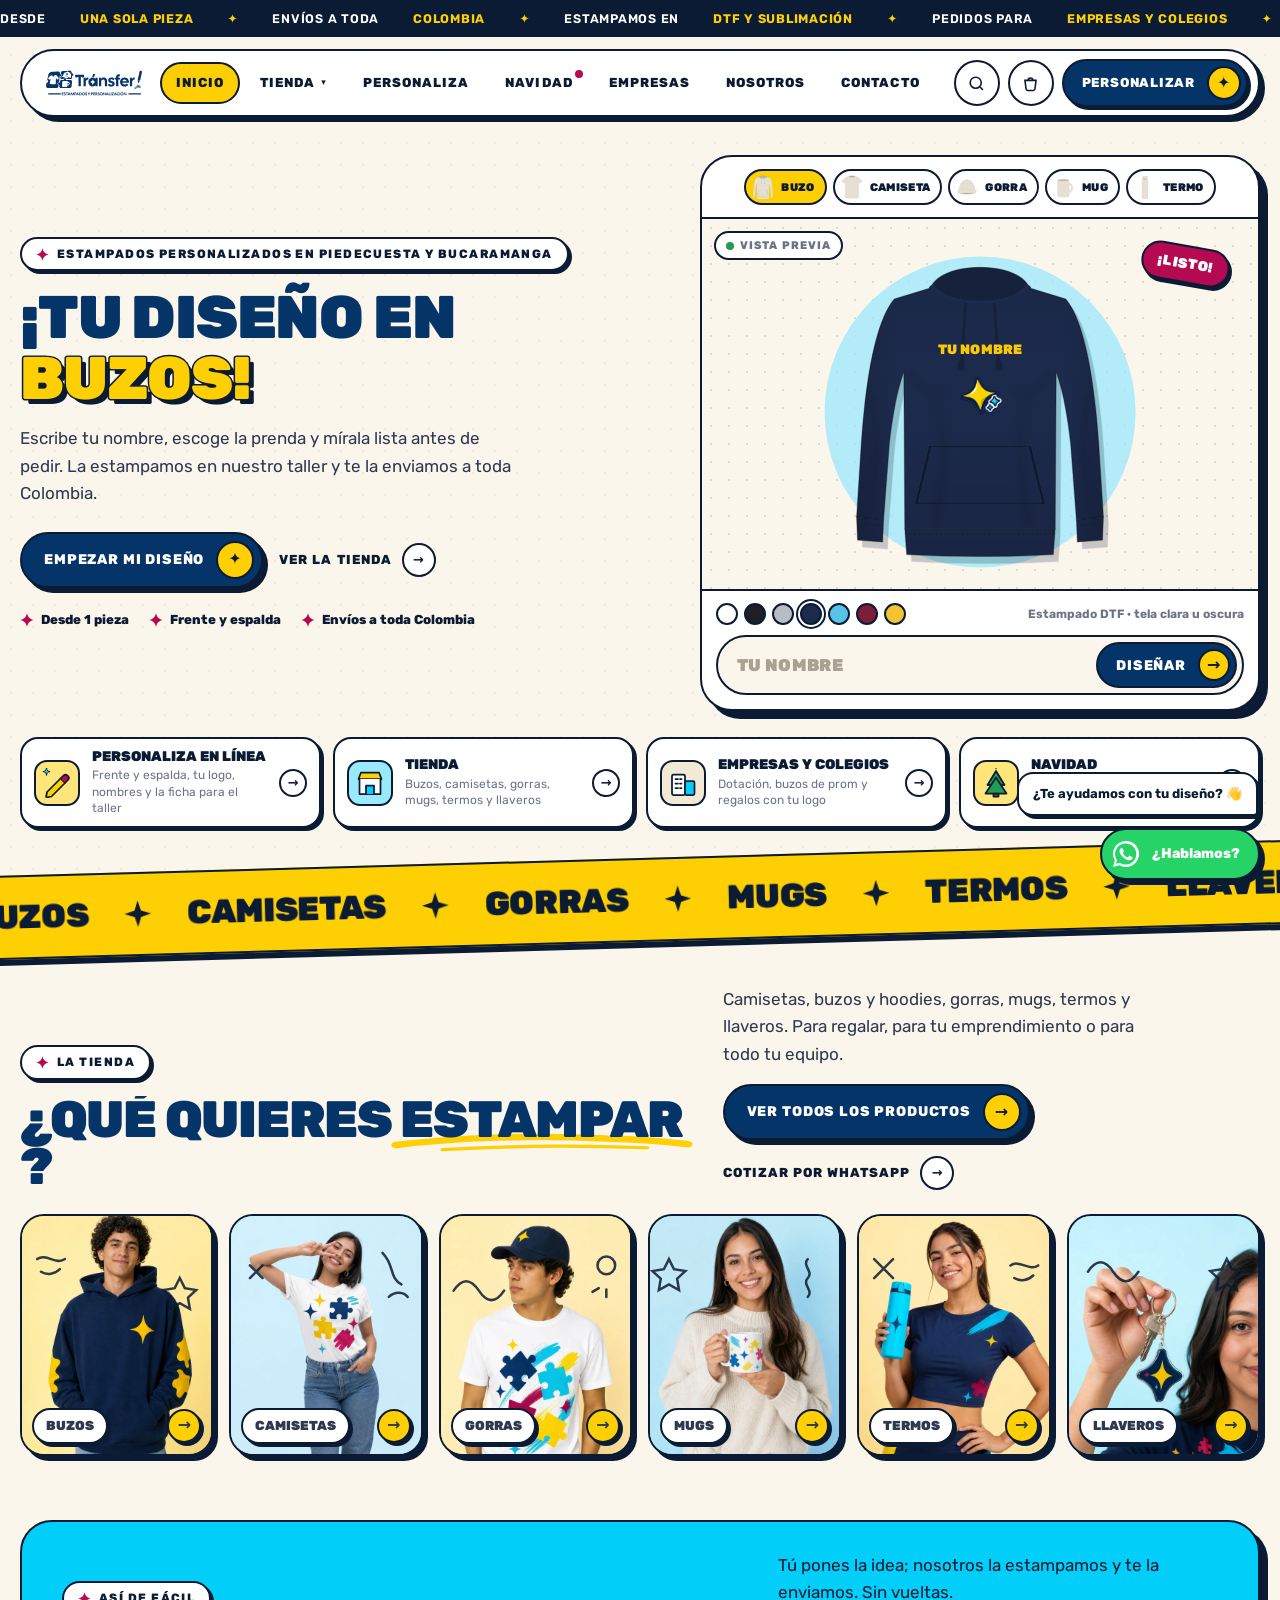
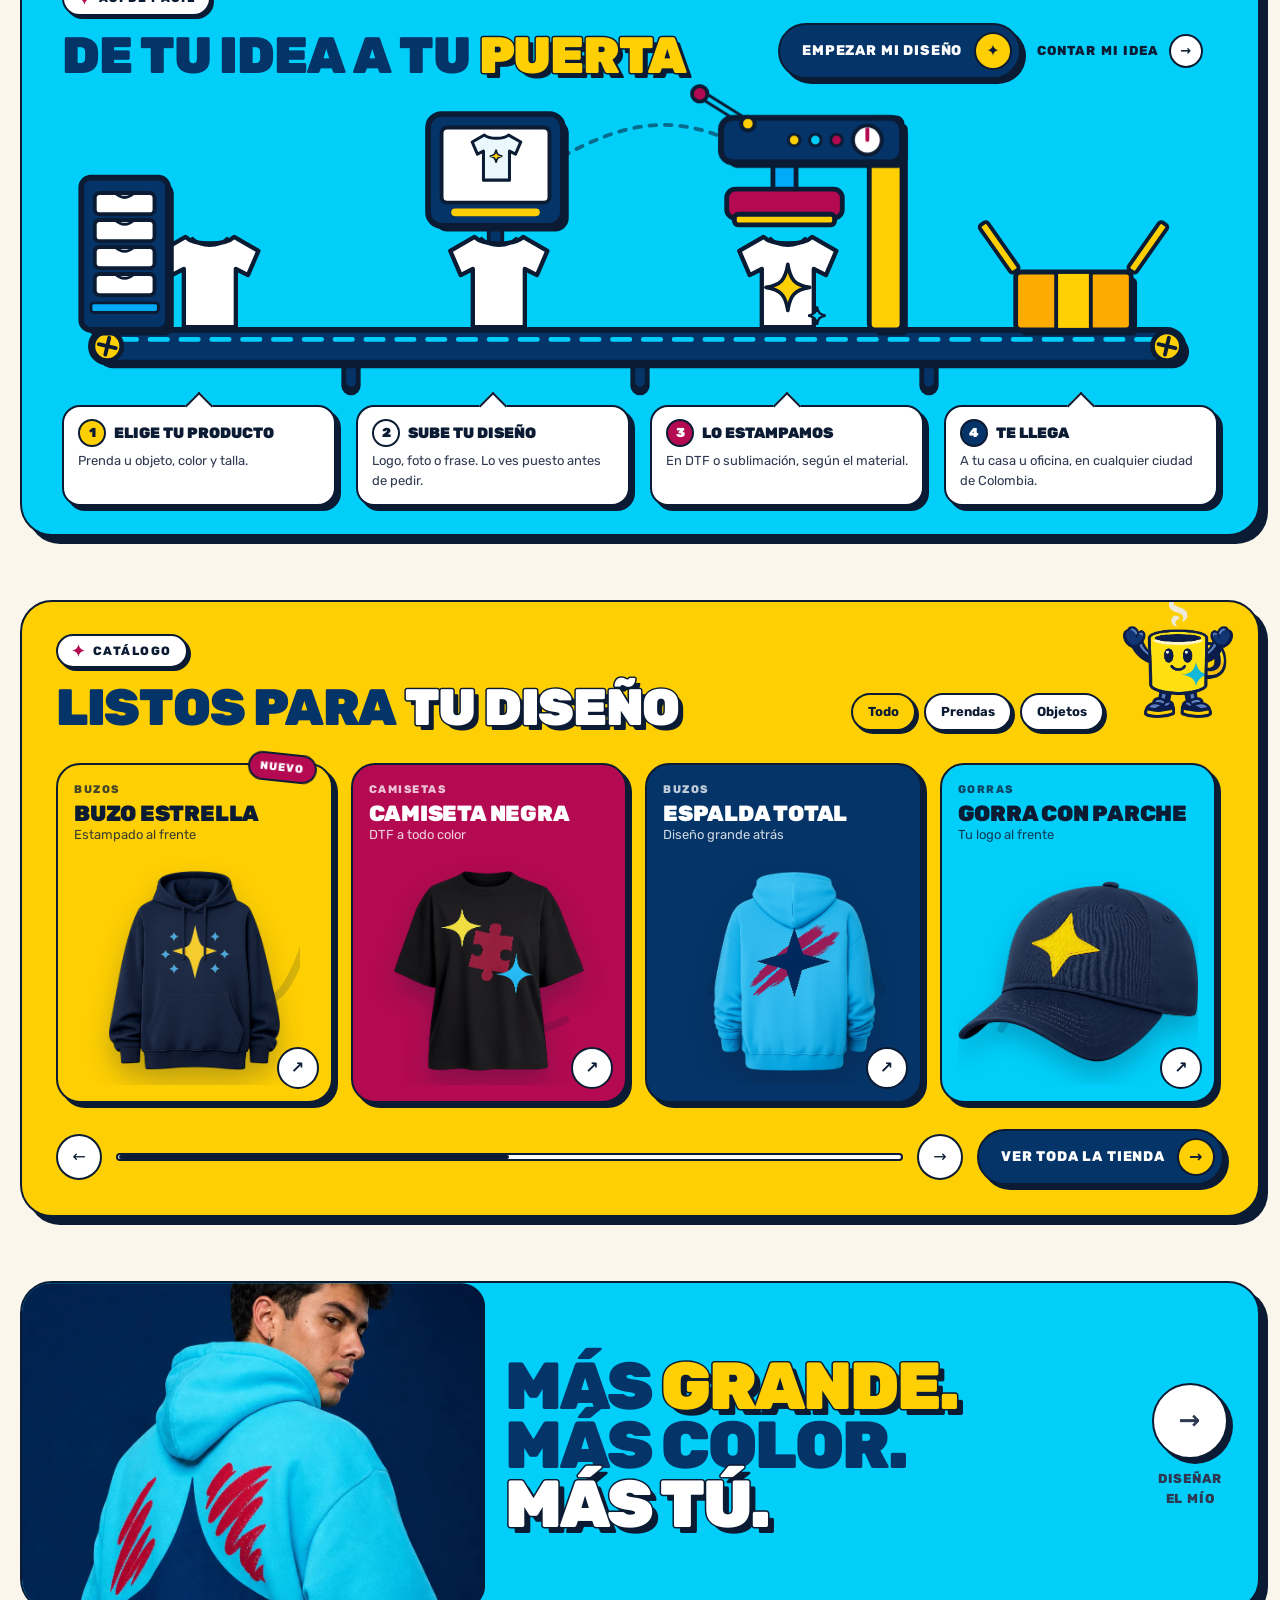
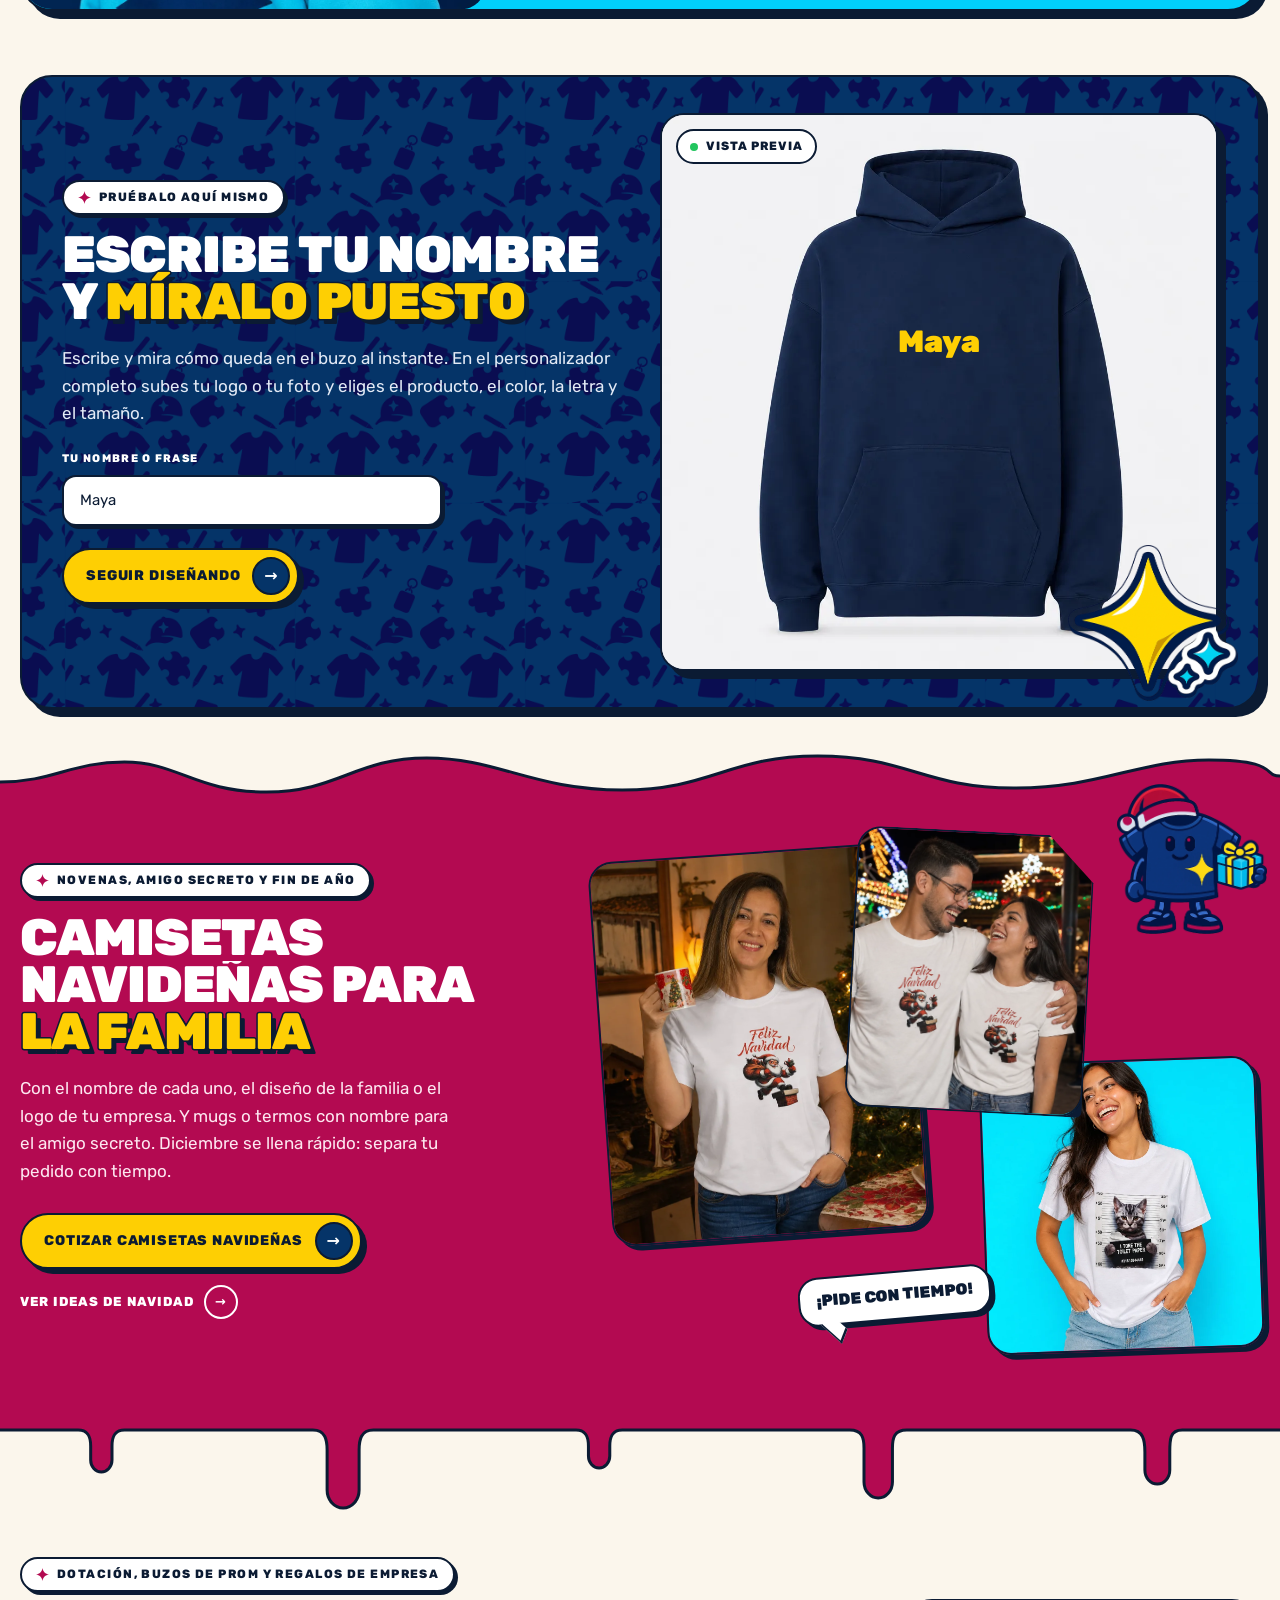
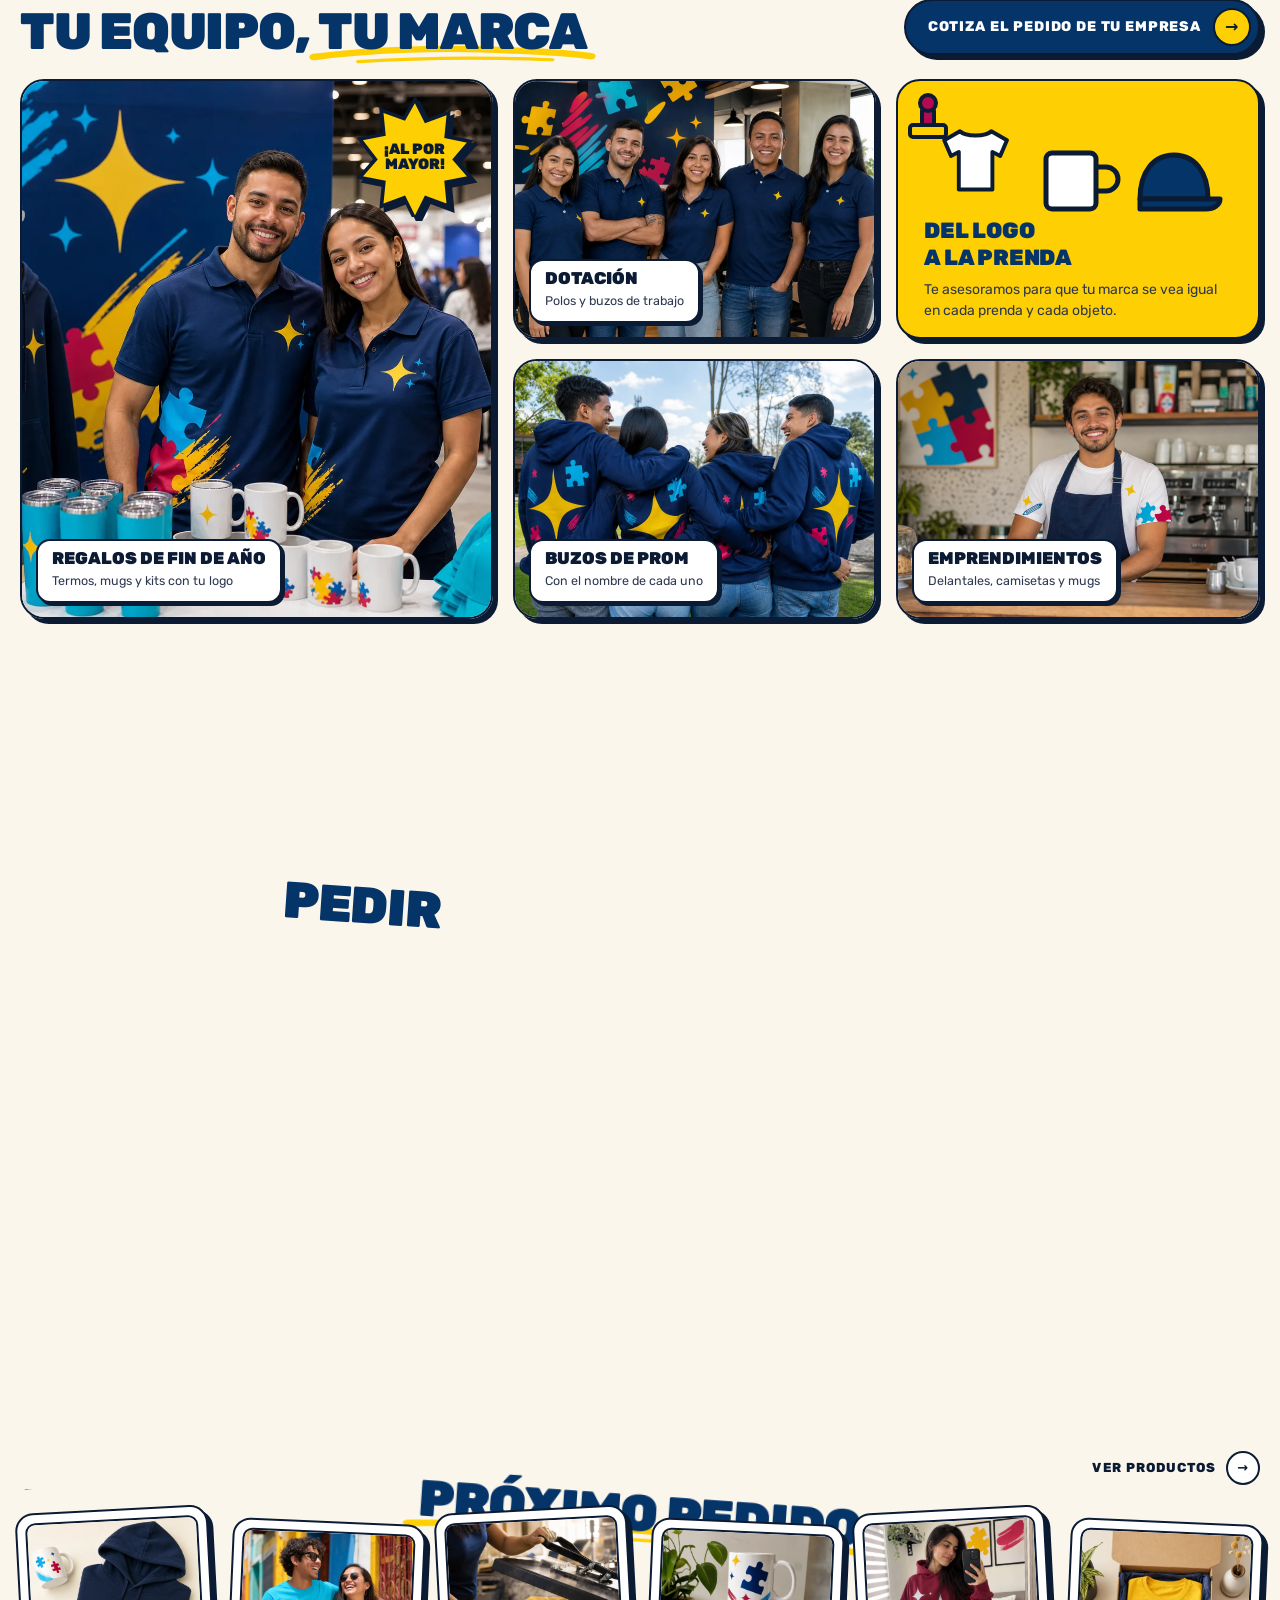
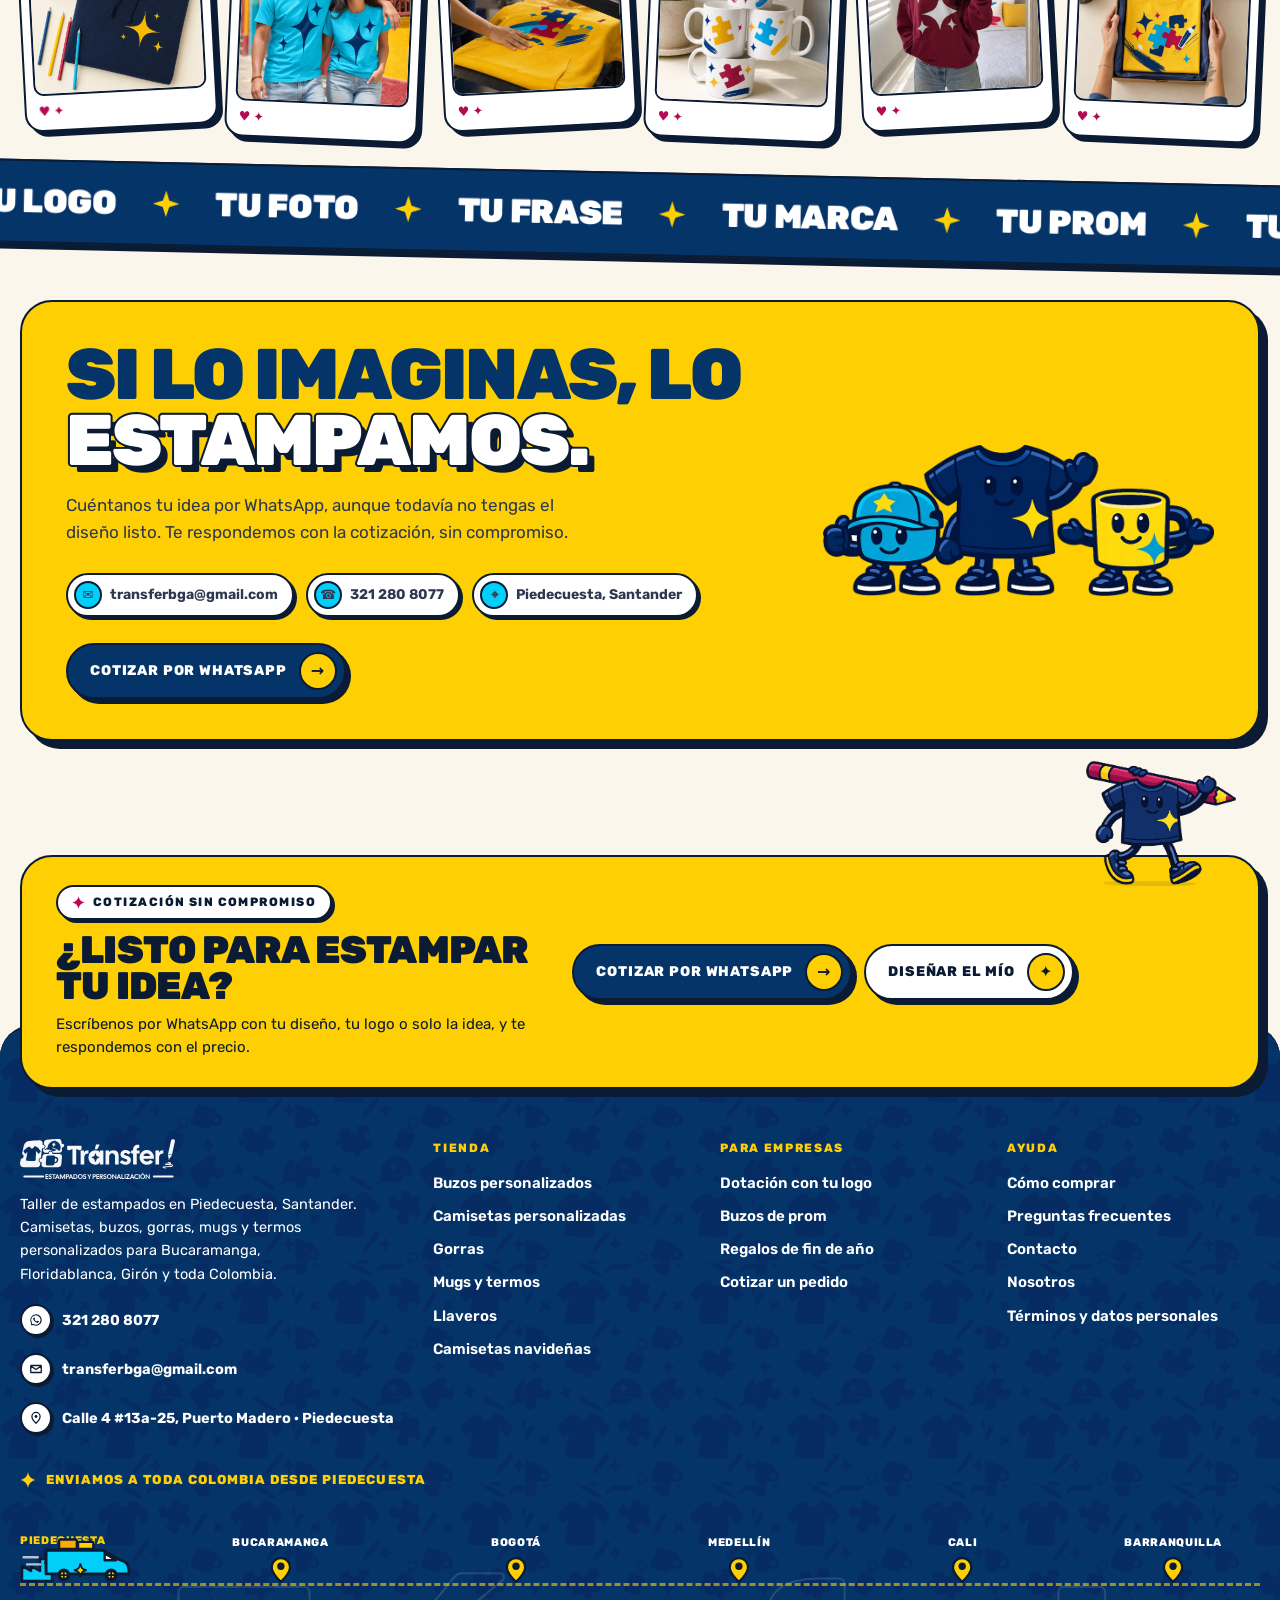
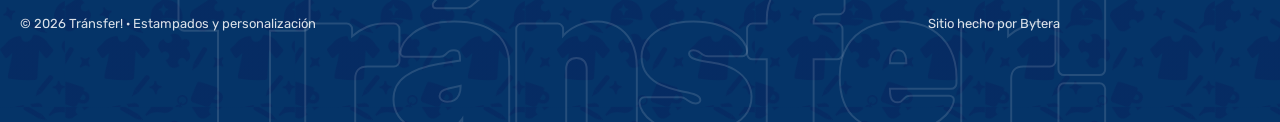
==== commit befbb0b1: "Portada: héroe más compacto y limpio, con el editor en una sola tarjeta El dueño vio el héroe anteri" ====
--- a/sitio/index.html
+++ b/sitio/index.html
@@ -251,70 +251,83 @@
   .cierre .h1{font-size:38px}
 }
 
-/* ───── Héroe v2: demostración en vivo (22 nov 2026) ───── */
-.heroe2{padding:14px 0 18px;position:relative;overflow:hidden}
-.heroe2-g{display:grid;grid-template-columns:1fr 1.02fr;grid-template-areas:"txt esc" "form esc";column-gap:40px;row-gap:14px;align-items:center}
-.h2-txt{grid-area:txt;align-self:end}.h2-esc{grid-area:esc}.h2-form{grid-area:form;align-self:start}
-.titular{font-size:clamp(44px,5.4vw,88px);line-height:.94;margin-top:18px;letter-spacing:-.02em}
-.rota{display:block;width:max-content;white-space:nowrap;margin-top:.04em}
+/* ───── Héroe v3: editor en una tarjeta, más compacto y limpio (22 nov 2026) ───── */
+.heroe2{padding:26px 0 22px;position:relative}
+.heroe2-g{display:grid;grid-template-columns:minmax(0,1.06fr) minmax(0,1fr);grid-template-areas:"txt esc" "cta esc";column-gap:56px;row-gap:0;align-items:center}
+.heroe2-g>*{min-width:0}.h2-txt{grid-area:txt;align-self:end}.h2-esc{grid-area:esc}.h2-cta{grid-area:cta;align-self:start}
+.titular{font-size:clamp(42px,4.7vw,74px);line-height:.95;margin-top:18px;letter-spacing:-.02em}
+.titular .pegada{-webkit-text-stroke-width:3px;text-shadow:5px 5px 0 var(--tinta)}
+.rota{display:block;width:max-content;white-space:nowrap;margin-top:.06em}
 .rota.cambia{animation:rota-p .55s var(--rebote)}
 @keyframes rota-p{0%{transform:translateY(45%) rotate(-5deg);opacity:0}100%{transform:none;opacity:1}}
-.h2-txt .lead{max-width:520px;margin-top:20px}
-.prueba label{display:block;font-size:12px;font-weight:800;letter-spacing:.1em;text-transform:uppercase;color:var(--vino);margin-bottom:8px}
-.campo-h{display:flex;gap:8px;align-items:center;background:#fff;border:var(--borde);border-radius:99px;padding:6px;box-shadow:var(--sombra);max-width:540px}
-.campo-h input{flex:1;min-width:0;border:0;outline:0;background:transparent;font:inherit;font-size:19px;font-weight:900;text-transform:uppercase;color:var(--tinta);padding:0 8px 0 16px;letter-spacing:.02em}
-.campo-h input::placeholder{color:#b9b2a2}
-.campo-h .btn{flex:none}
-.h2-form .acciones-cab{margin-top:16px}
-.vitrina{position:relative;aspect-ratio:1/1;width:min(100%,600px,max(320px,calc(100svh - 300px)));margin:0 auto}
-.v-fondo{position:absolute;inset:4%;width:92%;height:92%}
-.v-anillo{position:absolute;inset:0;width:100%;height:100%;animation:gira-a 40s linear infinite}
-@keyframes gira-a{to{transform:rotate(360deg)}}
-.v-prenda{position:absolute;left:50%;top:50%;width:78%;transform:translate(-50%,-50%);filter:drop-shadow(8px 10px 0 rgba(11,27,51,.85))}
+.h2-txt .lead{max-width:500px;margin-top:18px}
+.h2-cta .acciones-cab{margin-top:24px}
+.h2-garantias{list-style:none;display:flex;flex-wrap:wrap;gap:8px 20px;margin-top:22px;font-weight:800;font-size:13px;color:var(--tinta)}
+.h2-garantias li{display:flex;align-items:center;gap:7px}.h2-garantias svg{width:14px;height:14px;color:var(--vino);flex:none}
+.solo-lector{position:absolute;width:1px;height:1px;overflow:hidden;clip:rect(0 0 0 0);white-space:nowrap}
+/* La tarjeta del editor */
+.editor-h{background:#fff;border:var(--borde);border-radius:var(--r-panel);box-shadow:var(--sombra-g);overflow:hidden;max-width:560px;margin-left:auto}
+.eh-barra{display:flex;align-items:center;justify-content:center;gap:10px;padding:12px 14px;border-bottom:var(--borde)}
+.v-prods{display:flex;gap:6px;flex-wrap:wrap}
+.v-prods button{display:flex;align-items:center;gap:5px;border:2px solid var(--tinta);border-radius:99px;background:#fff;padding:3px 10px 3px 4px;cursor:pointer;font:inherit;color:var(--tinta);transition:background .2s,transform .2s var(--rebote)}
+.v-prods button:hover{transform:translateY(-2px)}.v-prods button.on{background:var(--amarillo)}
+.v-prods span{width:26px;height:26px;display:block}.v-prods span svg{width:100%;height:100%;display:block}
+.v-prods b{font-size:11px;font-weight:900;text-transform:uppercase;letter-spacing:.03em}
+.eh-vivo{position:absolute;left:12px;top:12px;z-index:3;background:#fff;border:2px solid var(--tinta);border-radius:99px;padding:4px 10px;display:flex;align-items:center;gap:6px;font-size:11px;font-weight:800;letter-spacing:.1em;text-transform:uppercase;color:var(--suave);white-space:nowrap}
+.eh-vivo i{width:8px;height:8px;border-radius:50%;background:#1F9D55;box-shadow:0 0 0 0 rgba(31,157,85,.5);animation:pulso-v 1.8s infinite}
+@keyframes pulso-v{70%{box-shadow:0 0 0 7px rgba(31,157,85,0)}100%{box-shadow:0 0 0 0 rgba(31,157,85,0)}}
+.vitrina{position:relative;height:clamp(250px,calc(100svh - 480px),370px);background:var(--crema) radial-gradient(rgba(11,27,51,.13) 1.2px,transparent 1.5px) 0 0/18px 18px;overflow:hidden}
+.vitrina::before{content:"";position:absolute;left:50%;top:52%;height:84%;aspect-ratio:1;border-radius:50%;background:var(--cian-s);transform:translate(-50%,-50%);opacity:.75}
+.v-prenda{position:absolute;left:50%;top:51%;height:86%;transform:translate(-50%,-50%);filter:drop-shadow(5px 7px 0 rgba(11,27,51,.22))}
 .v-prenda.sale{animation:v-sale .24s ease-in forwards}.v-prenda.entra{animation:v-entra .5s var(--rebote)}
-@keyframes v-sale{to{transform:translate(-50%,-50%) scale(.8) rotate(-8deg);opacity:0}}
-@keyframes v-entra{from{transform:translate(-50%,-50%) scale(.8) rotate(8deg);opacity:0}}
+@keyframes v-sale{to{transform:translate(-50%,-50%) scale(.85) rotate(-6deg);opacity:0}}
+@keyframes v-entra{from{transform:translate(-50%,-50%) scale(.85) rotate(6deg);opacity:0}}
 .vitrina.estampa .v-prenda{animation:v-estampa .45s var(--rebote)}
 @keyframes v-estampa{35%{transform:translate(-50%,-50%) scale(.965)}70%{transform:translate(-50%,-50%) scale(1.02)}}
 .v-capa{position:absolute;inset:0;pointer-events:none}.v-capa svg{width:100%;height:100%;display:block}
 .v-sombra{mix-blend-mode:multiply}.v-brillo{mix-blend-mode:screen}
 .v-area{position:absolute}
+.v-area::before{content:"";position:absolute;inset:-5%;border:2px dashed rgba(11,27,51,.5);border-radius:6px;opacity:0;transition:opacity .3s}
+.vitrina.editando .v-area::before{opacity:1}
 .v-texto{position:absolute;left:50%;top:26%;transform:translate(-50%,-50%);white-space:nowrap;font-weight:900;line-height:1;letter-spacing:.01em}
 .v-texto.escribiendo::after{content:"";display:inline-block;width:.08em;height:.85em;margin-left:.06em;background:currentColor;vertical-align:-.05em;animation:cursor .7s steps(1) infinite}
 @keyframes cursor{50%{opacity:0}}
 .v-sticker{position:absolute;left:50%;top:66%;width:46%;transform:translate(-50%,-50%) scale(0);transition:transform .5s var(--rebote)}
 .v-sticker.ver{transform:translate(-50%,-50%) scale(1) rotate(-6deg)}
-.sello-listo{position:absolute;right:7%;top:9%;z-index:5;background:var(--vino);color:#fff;border:var(--borde);border-radius:99px;padding:10px 18px;font-weight:900;font-size:clamp(15px,1.6vw,22px);text-transform:uppercase;box-shadow:var(--sombra);transform:rotate(12deg) scale(0);transition:transform .45s var(--rebote)}
-.sello-listo.ver{transform:rotate(12deg) scale(1)}
-.chip-f{position:absolute;z-index:4;display:flex;align-items:center;gap:7px;background:#fff;border:var(--borde);border-radius:99px;padding:8px 14px;font-weight:800;font-size:13px;color:var(--tinta);box-shadow:var(--sombra);white-space:nowrap;animation:flota-c 4.5s ease-in-out infinite}
-.chip-f svg{width:14px;height:14px;color:var(--vino)}
-.chip-f.c1{left:-2%;top:18%}.chip-f.c2{right:-3%;top:36%;animation-delay:-1.2s}.chip-f.c3{left:0;bottom:22%;animation-delay:-2.4s}.chip-f.c4{right:2%;bottom:6%;animation-delay:-3.4s}
-@keyframes flota-c{50%{transform:translateY(-8px)}}
-.v-controles{display:flex;flex-direction:column;align-items:center;gap:10px;margin-top:6px}
-.v-prods{display:flex;gap:8px;flex-wrap:wrap;justify-content:center}
-.v-prods button{display:flex;flex-direction:column;align-items:center;gap:2px;width:72px;border:2px solid var(--tinta);border-radius:16px;background:#fff;padding:6px 4px;cursor:pointer;box-shadow:2px 2px 0 var(--tinta);transition:transform .2s var(--rebote),background .2s}
-.v-prods button:hover{transform:translateY(-2px)}.v-prods button.on{background:var(--amarillo)}
-.v-prods span{width:38px;height:38px;display:block}.v-prods span svg{width:100%;height:100%}
-.v-prods b{font-size:10.5px;font-weight:900;text-transform:uppercase;color:var(--tinta)}
-.v-colores{display:flex;gap:7px;flex-wrap:wrap;justify-content:center}
-.v-colores button{width:26px;height:26px;border-radius:50%;background:var(--c);border:2px solid var(--tinta);cursor:pointer}
-.v-colores button.on{box-shadow:0 0 0 3px #fff,0 0 0 5px var(--tinta)}
-.v-tec{font-size:12.5px;font-weight:700;color:var(--suave)}
-.accesos-s{padding:4px 0 26px}
-.accesos{display:grid;grid-template-columns:repeat(4,1fr);gap:14px}
-.acceso{display:flex;align-items:center;gap:12px;border:var(--borde);border-radius:22px;padding:14px 16px;box-shadow:var(--sombra);color:var(--tinta);transition:transform .25s var(--rebote),box-shadow .25s}
-.acceso:hover{transform:translate(-3px,-3px);box-shadow:8px 8px 0 var(--tinta)}
-.acceso>svg{width:52px;height:50px;flex:none;transition:transform .35s var(--rebote)}
-.acceso:hover>svg{transform:rotate(-8deg) scale(1.08)}
+.sello-listo{position:absolute;right:5%;top:7%;z-index:5;background:var(--vino);color:#fff;border:var(--borde);border-radius:99px;padding:6px 14px;font-weight:900;font-size:14px;letter-spacing:.04em;text-transform:uppercase;box-shadow:3px 3px 0 var(--tinta);transform:rotate(10deg) scale(0);transition:transform .45s var(--rebote)}
+.sello-listo.ver{transform:rotate(10deg) scale(1)}
+.eh-pie{display:grid;gap:10px;padding:12px 14px 14px;border-top:var(--borde)}
+.eh-fila{display:flex;align-items:center;justify-content:space-between;gap:8px 12px;flex-wrap:wrap}
+.v-colores{display:flex;gap:6px;flex-wrap:wrap}
+.v-colores button{width:22px;height:22px;border-radius:50%;background:var(--c);border:2px solid var(--tinta);cursor:pointer;transition:transform .2s var(--rebote)}
+.v-colores button:hover{transform:scale(1.15)}
+.v-colores button.on{box-shadow:0 0 0 2px #fff,0 0 0 4px var(--tinta)}
+.v-tec{font-size:12px;font-weight:700;color:var(--suave)}
+.campo-h{display:flex;gap:8px;align-items:center;background:var(--crema);border:2px solid var(--tinta);border-radius:99px;padding:5px}
+.campo-h input{flex:1;min-width:0;width:0;border:0;outline:0;background:transparent;font:inherit;font-size:17px;font-weight:900;text-transform:uppercase;color:var(--tinta);padding:0 8px 0 14px;letter-spacing:.02em}
+.campo-h input::placeholder{color:#a9a191}
+.campo-h:focus-within{box-shadow:0 0 0 3px var(--cian-s)}
+.campo-h .btn{flex:none;box-shadow:none;padding:5px 5px 5px 18px}.campo-h .btn i{width:32px;height:32px}
+/* Accesos: discretos, en blanco, con el color solo en el ícono */
+.accesos-s{padding:4px 0 30px}
+.accesos{display:grid;grid-template-columns:repeat(4,1fr);gap:12px}
+.accesos .acceso{display:flex;align-items:center;gap:12px;background:#fff;color:var(--tinta);border:var(--borde);border-radius:18px;padding:10px 12px;box-shadow:3px 3px 0 var(--tinta);transition:transform .25s var(--rebote),box-shadow .25s}
+.accesos .acceso:hover{transform:translate(-2px,-2px);box-shadow:6px 6px 0 var(--tinta)}
+.acceso>svg{width:46px;height:46px;flex:none;padding:6px;border:2px solid var(--tinta);border-radius:13px;background:var(--k,var(--amarillo-s));transition:transform .35s var(--rebote)}
+.acceso:hover>svg{transform:rotate(-6deg)}
+.acceso.t-amarillo{--k:var(--amarillo-s)}.acceso.t-cian{--k:var(--cian-s)}.acceso.a-azul{--k:var(--crema2)}.acceso.a-vino{--k:var(--amarillo-s)}
 .acceso span{flex:1;min-width:0}
-.acceso b{display:block;font-weight:900;font-size:16px;text-transform:uppercase;line-height:1.1}
-.acceso small{display:block;font-size:12.5px;line-height:1.35;margin-top:3px;opacity:.85}
-.acceso i{font-style:normal;font-weight:900;width:34px;height:34px;flex:none;border-radius:50%;background:#fff;border:2px solid var(--tinta);display:grid;place-items:center;color:var(--tinta)}
-.acceso.a-azul{background:var(--azul);color:#fff}.acceso.a-vino{background:var(--vino);color:#fff}
-@media (max-width:1080px){.heroe2-g{grid-template-columns:1fr;grid-template-areas:"txt" "esc" "form"}.h2-txt,.h2-form{align-self:auto}.vitrina{width:min(100%,520px)}.accesos{grid-template-columns:1fr 1fr}}
-@media (max-width:640px){.titular{font-size:clamp(40px,12.4vw,58px)}.chip-f{font-size:11px;padding:6px 10px}.chip-f.c2,.chip-f.c3{display:none}.chip-f.c1{left:0;top:6%}.chip-f.c4{right:0;bottom:2%}.v-prods button{width:58px;padding:5px 2px}.v-prods span{width:30px;height:30px}.v-prods b{font-size:9px}
-  .campo-h{flex-wrap:wrap;border-radius:22px;padding:8px}.campo-h input{flex:1 1 100%;padding:8px 10px;font-size:18px}.campo-h .btn{flex:1 1 100%;justify-content:space-between}
-  .accesos{gap:10px}.acceso{flex-direction:column;align-items:flex-start;padding:12px;gap:8px}.acceso>svg{width:42px;height:40px}.acceso b{font-size:14px}.acceso small{font-size:11.5px}.acceso i{display:none}}
+.acceso b{display:block;font-weight:900;font-size:14px;text-transform:uppercase;line-height:1.15}
+.acceso small{display:block;font-size:12px;line-height:1.35;margin-top:2px;color:var(--suave)}
+.acceso i{font-style:normal;font-weight:900;width:28px;height:28px;flex:none;border-radius:50%;border:2px solid var(--tinta);display:grid;place-items:center;font-size:13px;transition:background .2s}
+.acceso:hover i{background:var(--amarillo)}
+@media (max-width:1080px){.heroe2-g{grid-template-columns:minmax(0,1fr);grid-template-areas:"txt" "esc" "cta";row-gap:22px}.h2-txt,.h2-cta{align-self:auto}.h2-cta .acciones-cab{margin-top:0}.editor-h{margin:0 auto;width:100%}.accesos{grid-template-columns:1fr 1fr}}
+@media (max-width:640px){.heroe2{padding:16px 0 18px}.titular{font-size:clamp(38px,11.2vw,52px);margin-top:14px}.h2-txt .lead{font-size:15.5px;margin-top:12px}
+  .editor-h{border-radius:24px;box-shadow:var(--sombra)}.eh-barra{padding:10px}.eh-vivo{font-size:10px;left:8px;top:8px;padding:3px 8px}.v-prods{flex-wrap:nowrap;width:100%;justify-content:space-between}.v-prods button{padding:3px}.v-prods button:not(.on) b{display:none}.v-prods button.on{padding-right:10px}
+  .vitrina{height:min(300px,72vw)}.eh-pie{padding:10px}.v-tec{font-size:11.5px}
+  .campo-h input{font-size:16px;padding-left:10px}.campo-h .btn{padding-left:14px;font-size:13px}
+  .h2-garantias{gap:6px 14px;font-size:12px;margin-top:18px}
+  .accesos{gap:10px}.accesos .acceso{padding:9px;gap:9px}.acceso>svg{width:38px;height:38px;padding:5px}.acceso b{font-size:12.5px}.acceso small,.acceso i{display:none}}
 </style>
 </head>
 <body data-pagina="inicio" class="cargando">
@@ -326,31 +339,28 @@
     <div class="h2-txt">
       <h1 class="etiqueta" data-revela style="margin:0"><svg><use href="#estrella"/></svg>Estampados personalizados en Piedecuesta y Bucaramanga</h1>
       <p class="h1 titular">¡Tu diseño en <span class="rota pegada" id="rota">buzos!</span></p>
-      <p class="lead" data-revela>Escribe tu nombre, escoge el producto y míralo puesto. Lo estampamos en nuestro taller y te lo enviamos a cualquier ciudad de Colombia, desde una sola pieza.</p>
+      <p class="lead" data-revela>Escribe tu nombre, escoge la prenda y mírala lista antes de pedir. La estampamos en nuestro taller y te la enviamos a toda Colombia.</p>
     </div>
     <div class="h2-esc">
-      <div class="vitrina" id="vitrina" role="img" aria-label="Demostración: la prenda cambia de producto y color y tu nombre aparece estampado">
-        <svg class="v-fondo" viewBox="0 0 400 400" aria-hidden="true"><path fill="#01CFFA" stroke="#0B1B33" stroke-width="5" stroke-linejoin="round" d="M92 66c34-40 96-48 134-20 26 19 26 48 58 52 40 5 74 32 74 72 0 32-26 44-22 76 5 38-18 76-58 84-34 7-50-18-82-12-38 7-70 40-112 22-36-16-36-58-60-80C-2 236 2 196 30 172c20-18 18-46 30-70 8-16 20-26 32-36z"/></svg>
-        <svg class="v-anillo" viewBox="0 0 400 400" aria-hidden="true"><circle cx="200" cy="200" r="188" fill="none" stroke="#0B1B33" stroke-width="3" stroke-dasharray="4 14" stroke-linecap="round"/></svg>
-        <div class="v-prenda" id="v-prenda"></div>
-        <span class="sello-listo" aria-hidden="true">¡Listo!</span>
-        <span class="chip-f c1"><svg><use href="#estrella"/></svg>Desde 1 pieza</span>
-        <span class="chip-f c2"><svg><use href="#estrella"/></svg>Frente y espalda</span>
-        <span class="chip-f c3"><svg><use href="#estrella"/></svg>Lo ves antes de pedir</span>
-        <span class="chip-f c4"><svg><use href="#estrella"/></svg>Envíos a toda Colombia</span>
-      </div>
-      <div class="v-controles">
-        <div class="v-prods" id="v-prods" aria-label="Producto"></div>
-        <div class="v-colores" id="v-colores" aria-label="Color"></div>
-        <p class="v-tec" id="v-tec"></p>
-      </div>
-    </div>
-    <div class="h2-form">
-      <form class="prueba" id="prueba-h">
-        <label for="nombre-h">Pruébalo: escribe tu nombre o una frase</label>
-        <div class="campo-h"><input id="nombre-h" maxlength="16" placeholder="Tu nombre" autocomplete="off" enterkeyhint="go"><button class="btn" type="submit" data-iman>Diseñar el mío <i>✦</i></button></div>
-      </form>
-      <div class="acciones-cab"><a class="enlace" href="https://wa.me/573212808077?text=Hola%20Tr%C3%A1nsfer!%2C%20quiero%20cotizar">Cotizar por WhatsApp <i>→</i></a><a class="enlace" href="tienda.html">Ver productos <i>→</i></a></div>
+      <div class="editor-h">
+        <div class="eh-barra"><div class="v-prods" id="v-prods" role="group" aria-label="Producto"></div></div>
+        <div class="vitrina" id="vitrina" role="img" aria-label="Demostración: la prenda cambia de producto y color y tu nombre aparece estampado">
+          <span class="eh-vivo"><i></i>Vista previa</span>
+          <div class="v-prenda" id="v-prenda"></div>
+          <span class="sello-listo" aria-hidden="true">¡Listo!</span>
+        </div>
+        <div class="eh-pie">
+          <div class="eh-fila"><div class="v-colores" id="v-colores" role="group" aria-label="Color"></div><p class="v-tec" id="v-tec"></p></div>
+          <form class="prueba" id="prueba-h">
+            <label class="solo-lector" for="nombre-h">Escribe tu nombre o una frase</label>
+            <div class="campo-h"><input id="nombre-h" maxlength="16" placeholder="Tu nombre" autocomplete="off" enterkeyhint="go"><button class="btn" type="submit">Diseñar <i>→</i></button></div>
+          </form>
+        </div>
+      </div>
+    </div>
+    <div class="h2-cta">
+      <div class="acciones-cab"><a class="btn" href="personaliza.html" id="ir-h" data-iman>Empezar mi diseño <i>✦</i></a><a class="enlace" href="tienda.html">Ver la tienda <i>→</i></a></div>
+      <ul class="h2-garantias"><li><svg><use href="#estrella"/></svg>Desde 1 pieza</li><li><svg><use href="#estrella"/></svg>Frente y espalda</li><li><svg><use href="#estrella"/></svg>Envíos a toda Colombia</li></ul>
     </div>
   </div>
 </section>
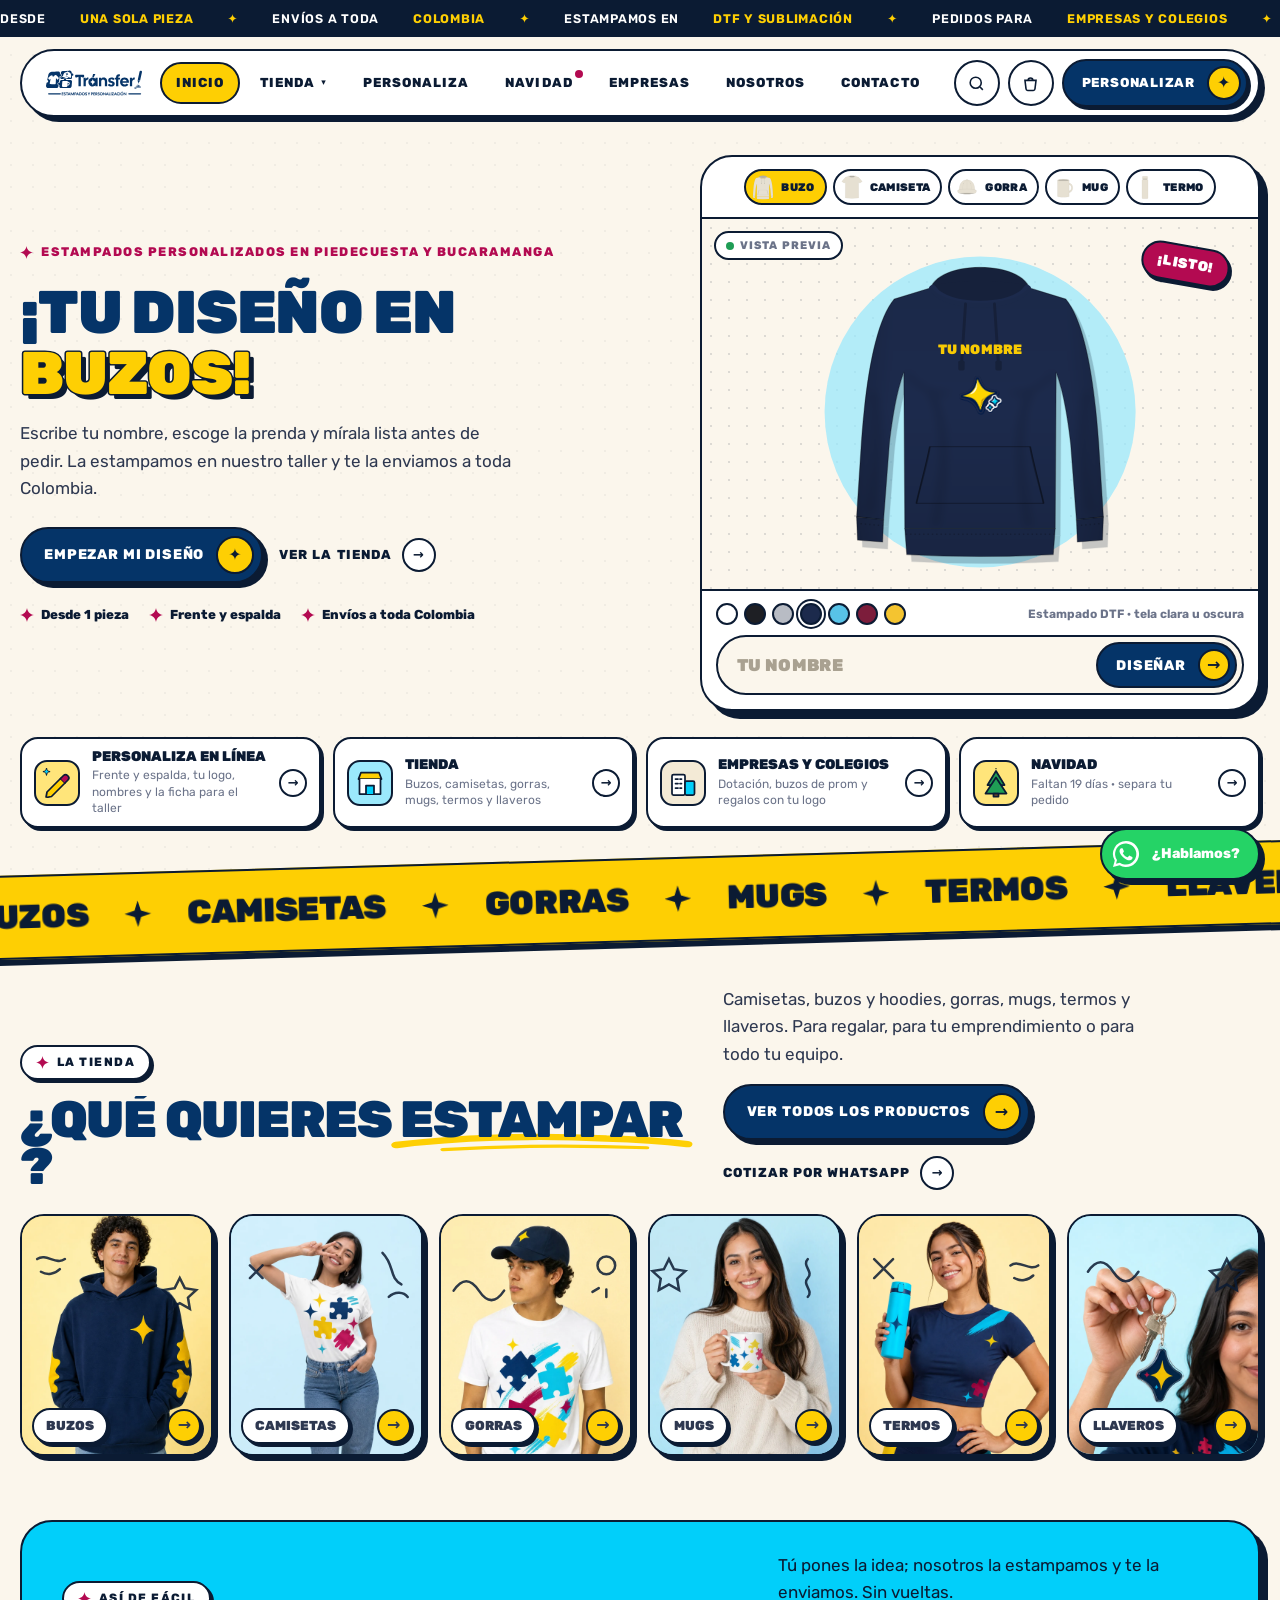
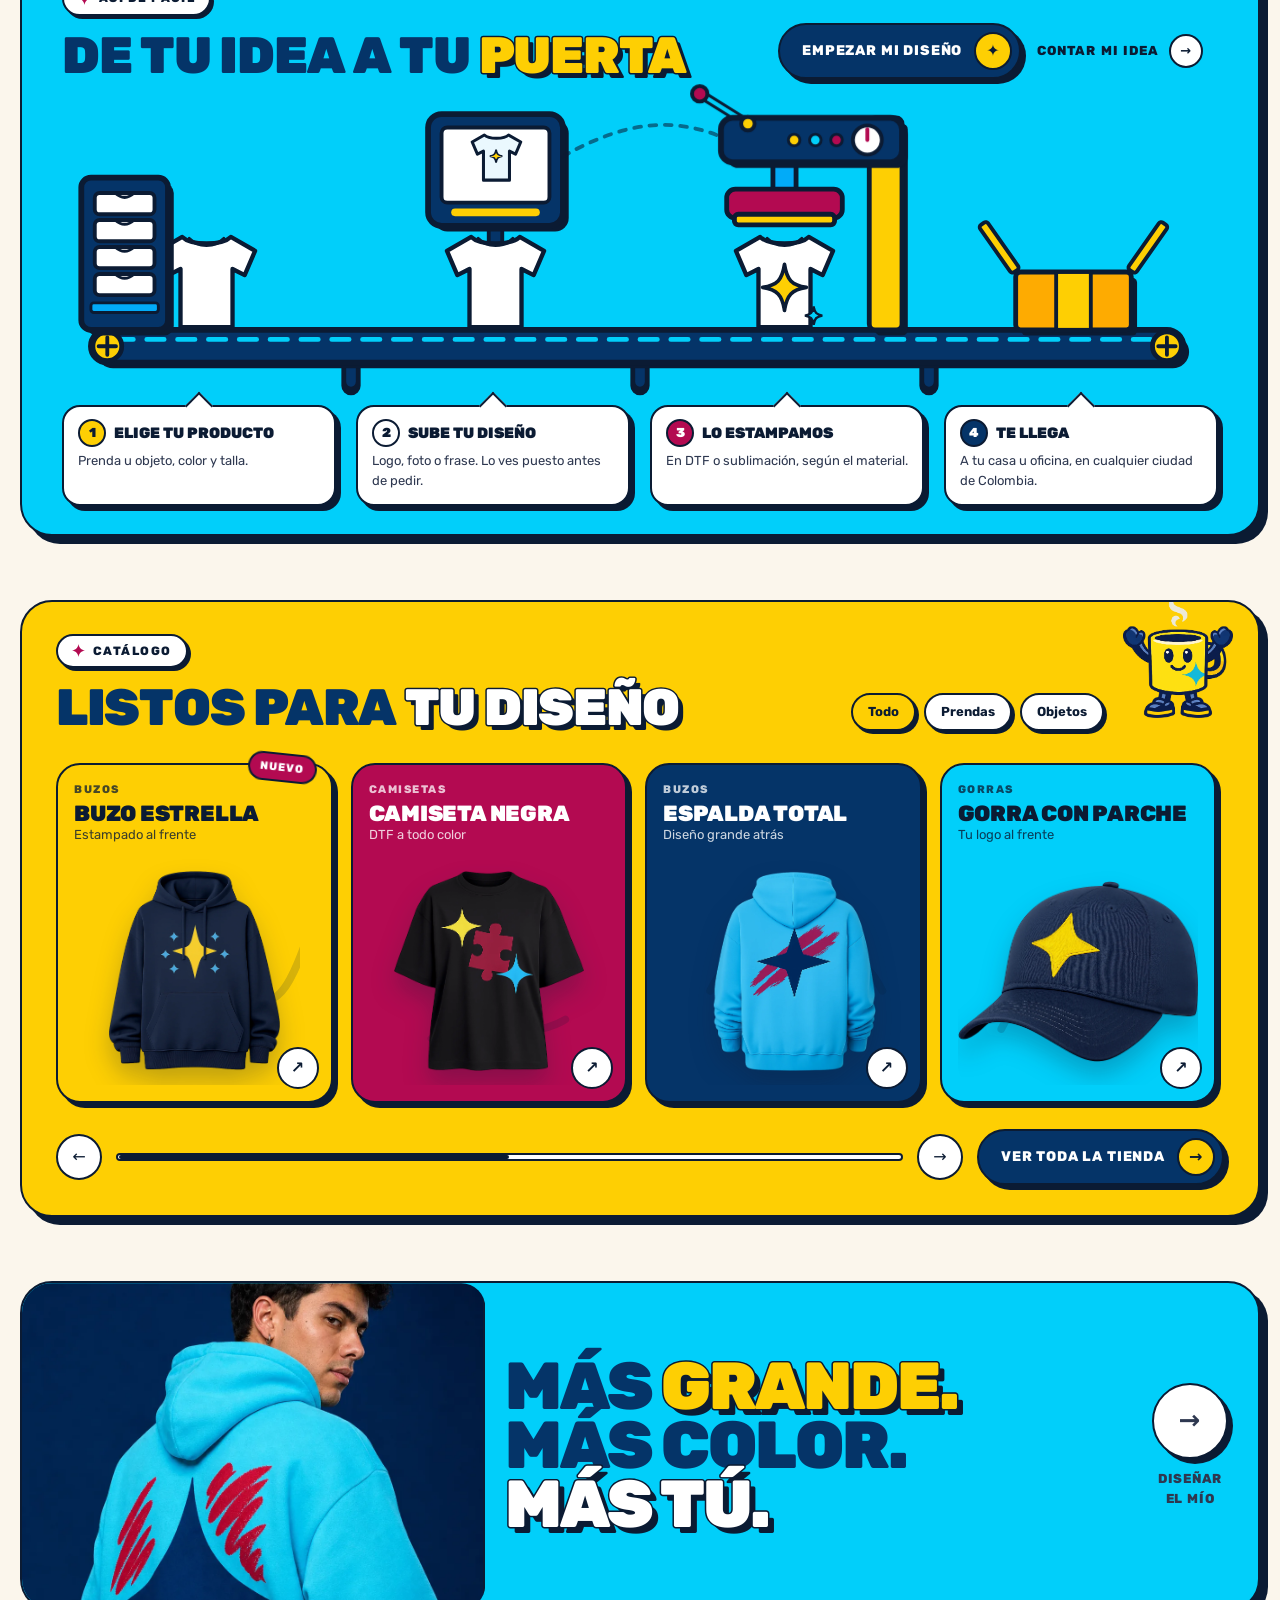
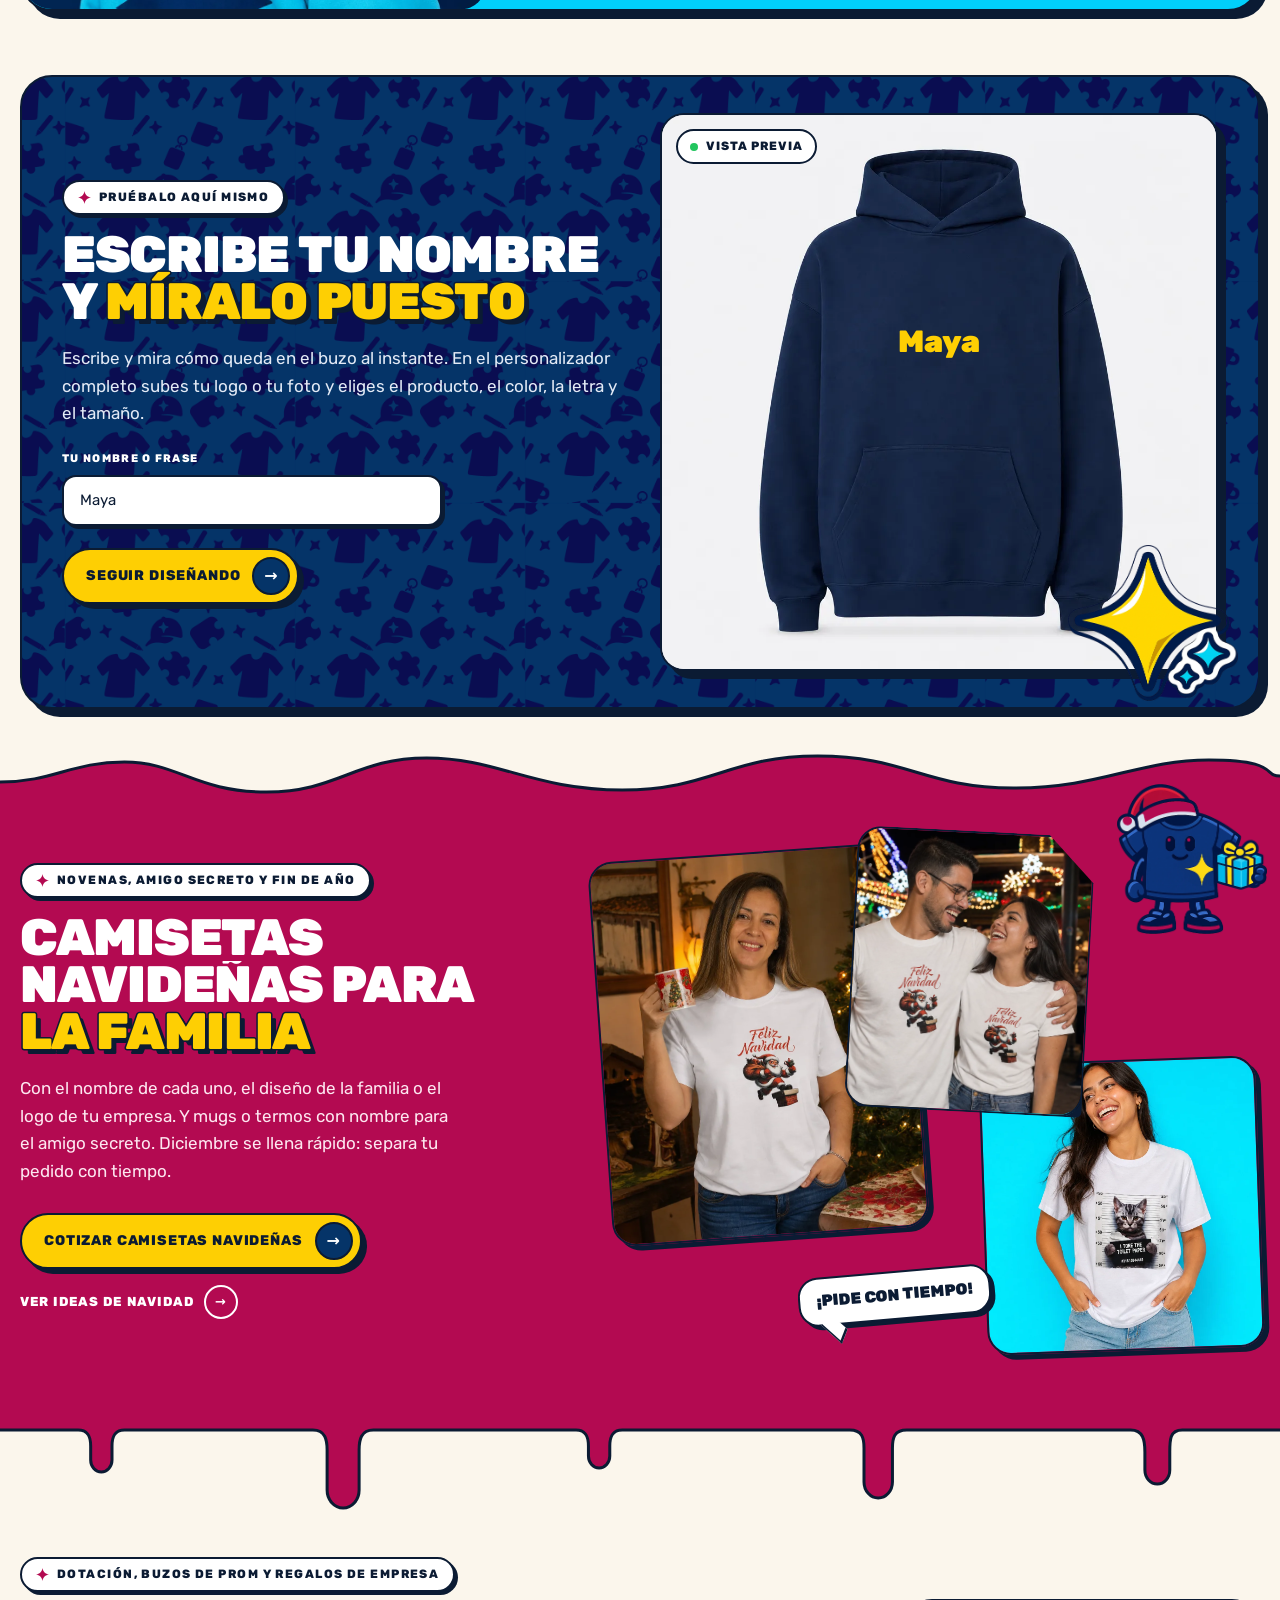
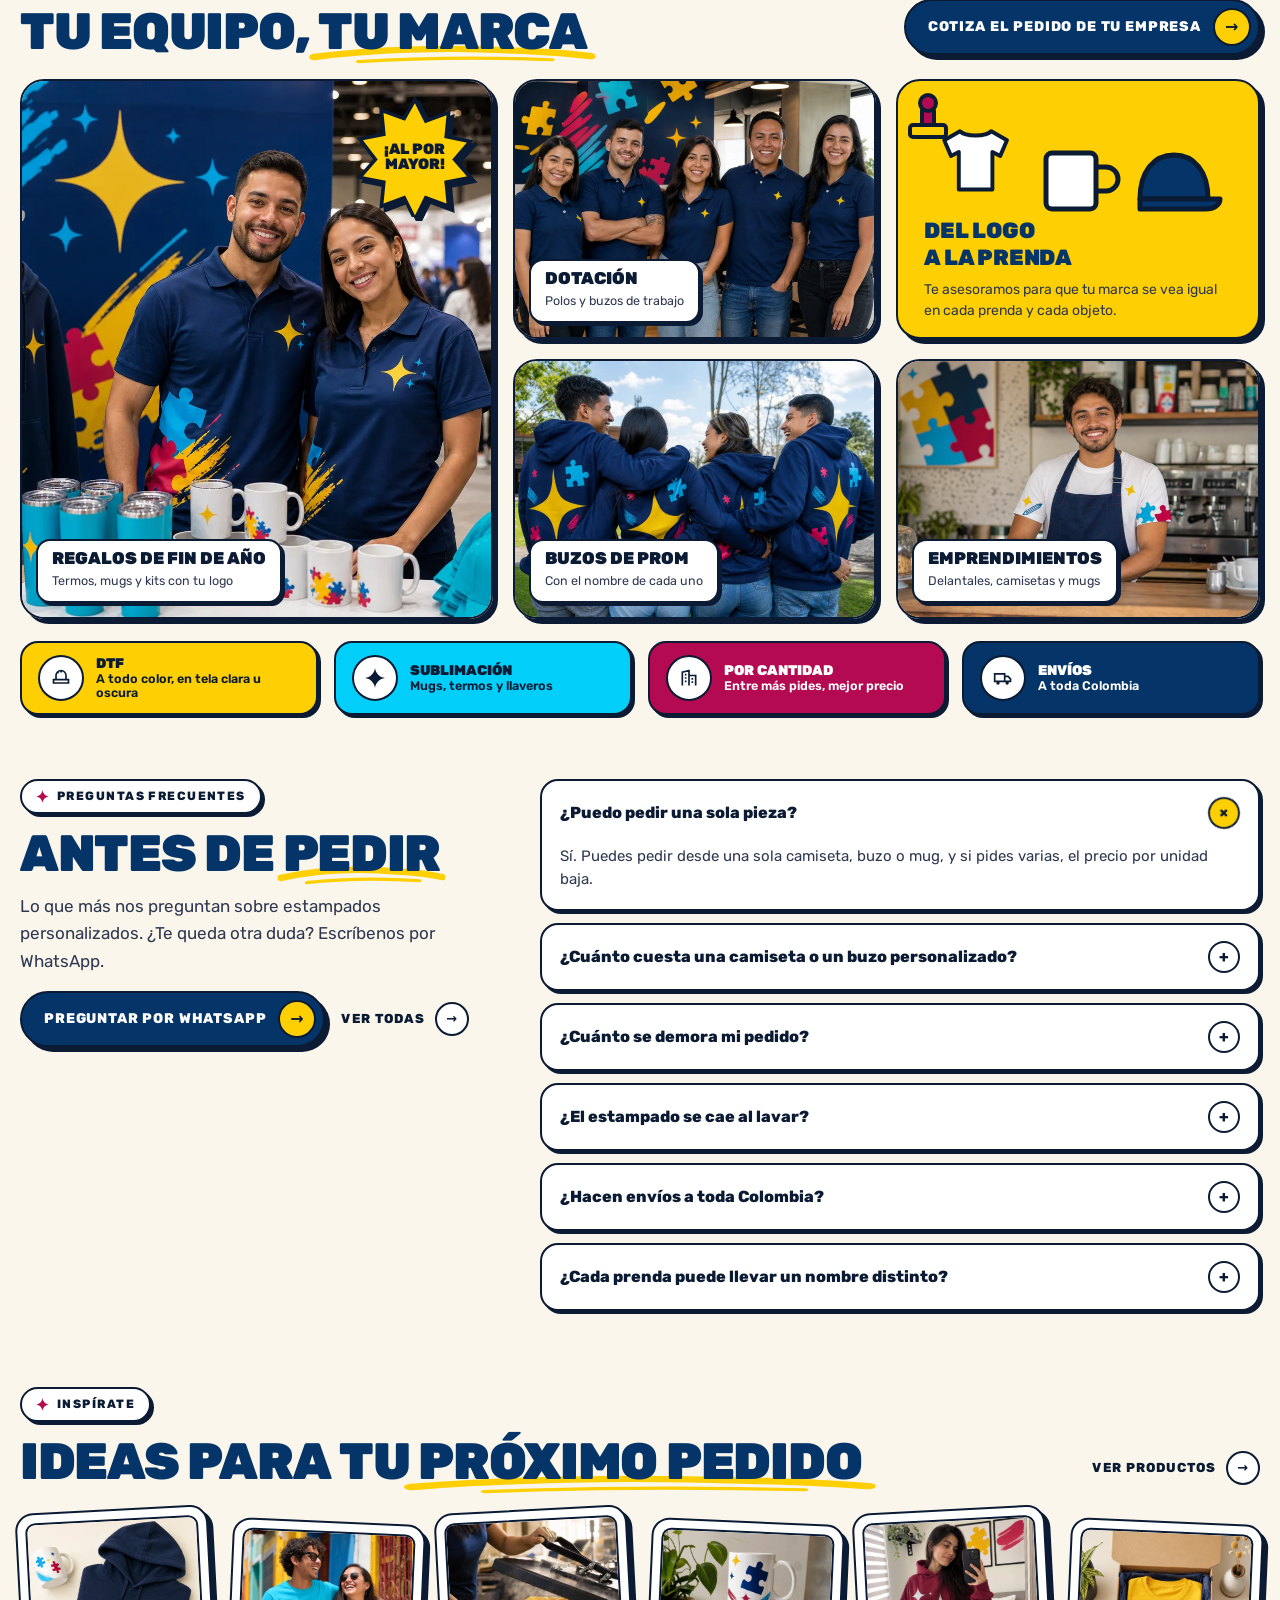
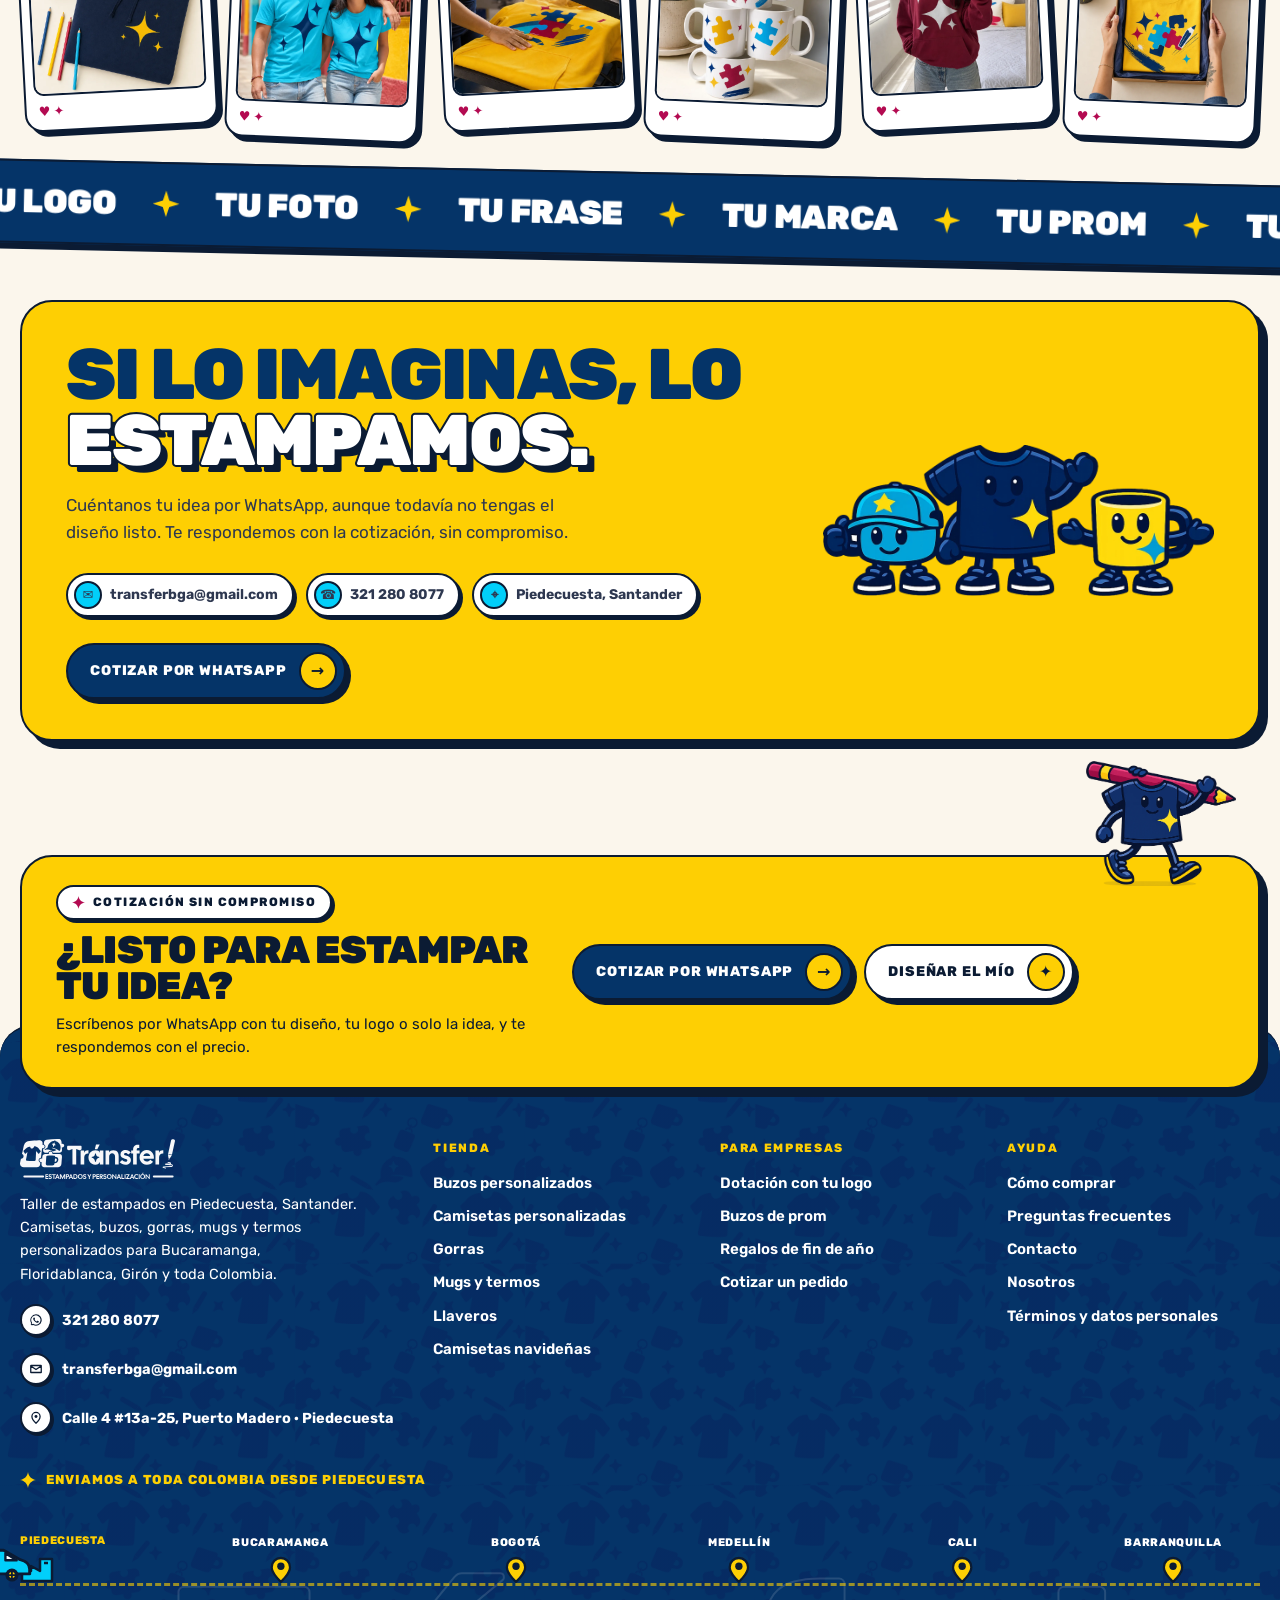
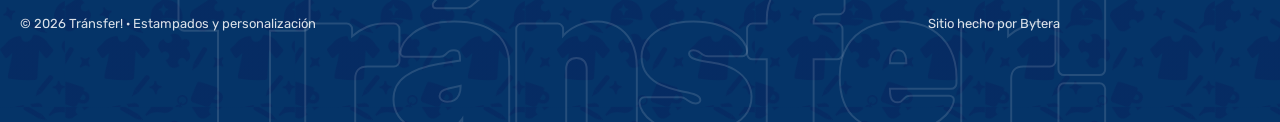
==== commit 8bef3014: "Portada: la etiqueta del héroe pasa a ser una línea de texto El dueño marcó que el recuadro 'Estampa" ====
--- a/sitio/index.html
+++ b/sitio/index.html
@@ -264,6 +264,7 @@
 .h2-cta .acciones-cab{margin-top:24px}
 .h2-garantias{list-style:none;display:flex;flex-wrap:wrap;gap:8px 20px;margin-top:22px;font-weight:800;font-size:13px;color:var(--tinta)}
 .h2-garantias li{display:flex;align-items:center;gap:7px}.h2-garantias svg{width:14px;height:14px;color:var(--vino);flex:none}
+.heroe2 .etiqueta{background:none;border:0;box-shadow:none;padding:0;border-radius:0;color:var(--vino);font-size:12.5px;letter-spacing:.12em;gap:8px}.heroe2 .etiqueta svg{width:13px;height:13px;flex:none}
 .solo-lector{position:absolute;width:1px;height:1px;overflow:hidden;clip:rect(0 0 0 0);white-space:nowrap}
 /* La tarjeta del editor */
 .editor-h{background:#fff;border:var(--borde);border-radius:var(--r-panel);box-shadow:var(--sombra-g);overflow:hidden;max-width:560px;margin-left:auto}
@@ -322,7 +323,7 @@
 .acceso i{font-style:normal;font-weight:900;width:28px;height:28px;flex:none;border-radius:50%;border:2px solid var(--tinta);display:grid;place-items:center;font-size:13px;transition:background .2s}
 .acceso:hover i{background:var(--amarillo)}
 @media (max-width:1080px){.heroe2-g{grid-template-columns:minmax(0,1fr);grid-template-areas:"txt" "esc" "cta";row-gap:22px}.h2-txt,.h2-cta{align-self:auto}.h2-cta .acciones-cab{margin-top:0}.editor-h{margin:0 auto;width:100%}.accesos{grid-template-columns:1fr 1fr}}
-@media (max-width:640px){.heroe2{padding:16px 0 18px}.titular{font-size:clamp(38px,11.2vw,52px);margin-top:14px}.h2-txt .lead{font-size:15.5px;margin-top:12px}
+@media (max-width:640px){.heroe2{padding:22px 0 18px}.heroe2 .etiqueta{font-size:11px;letter-spacing:.08em;line-height:1.5;align-items:flex-start}.heroe2 .etiqueta svg{margin-top:3px}.titular{font-size:clamp(38px,11.2vw,52px);margin-top:10px}.h2-txt .lead{font-size:15.5px;margin-top:12px}
   .editor-h{border-radius:24px;box-shadow:var(--sombra)}.eh-barra{padding:10px}.eh-vivo{font-size:10px;left:8px;top:8px;padding:3px 8px}.v-prods{flex-wrap:nowrap;width:100%;justify-content:space-between}.v-prods button{padding:3px}.v-prods button:not(.on) b{display:none}.v-prods button.on{padding-right:10px}
   .vitrina{height:min(300px,72vw)}.eh-pie{padding:10px}.v-tec{font-size:11.5px}
   .campo-h input{font-size:16px;padding-left:10px}.campo-h .btn{padding-left:14px;font-size:13px}
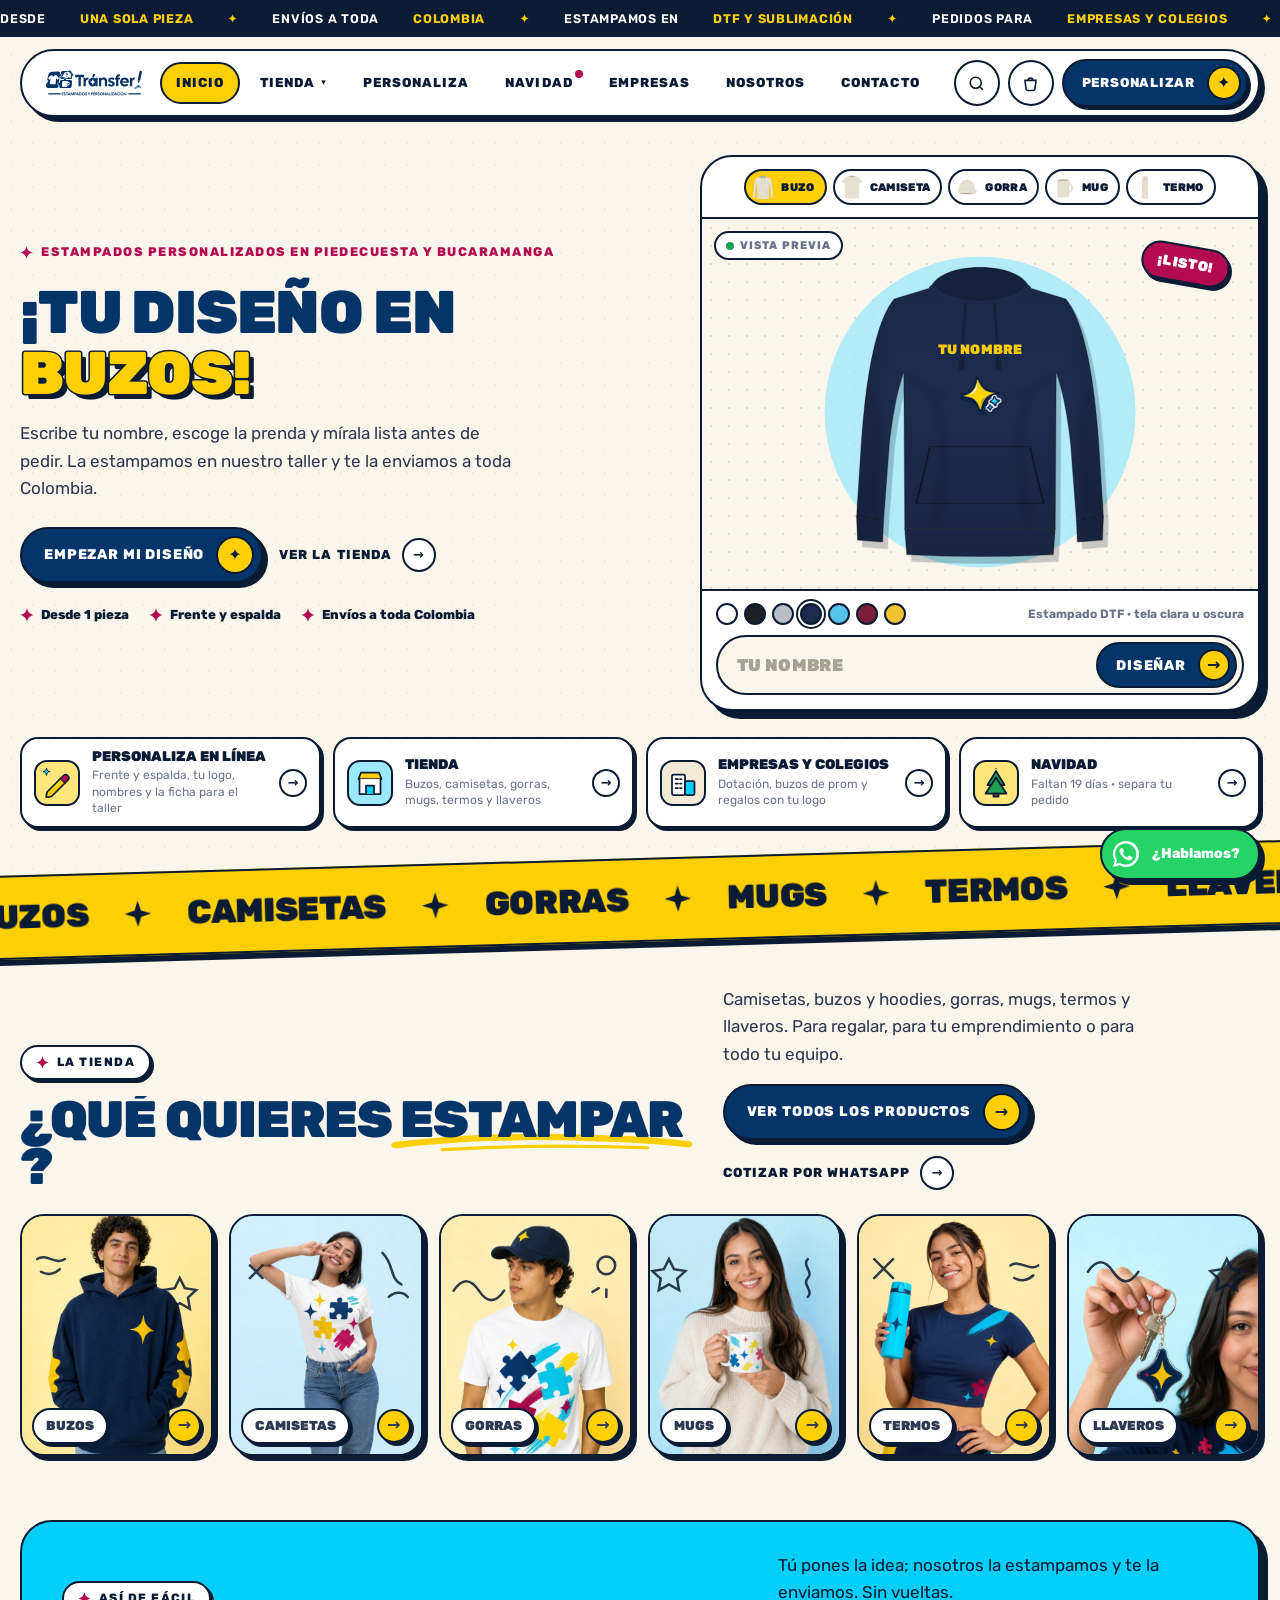
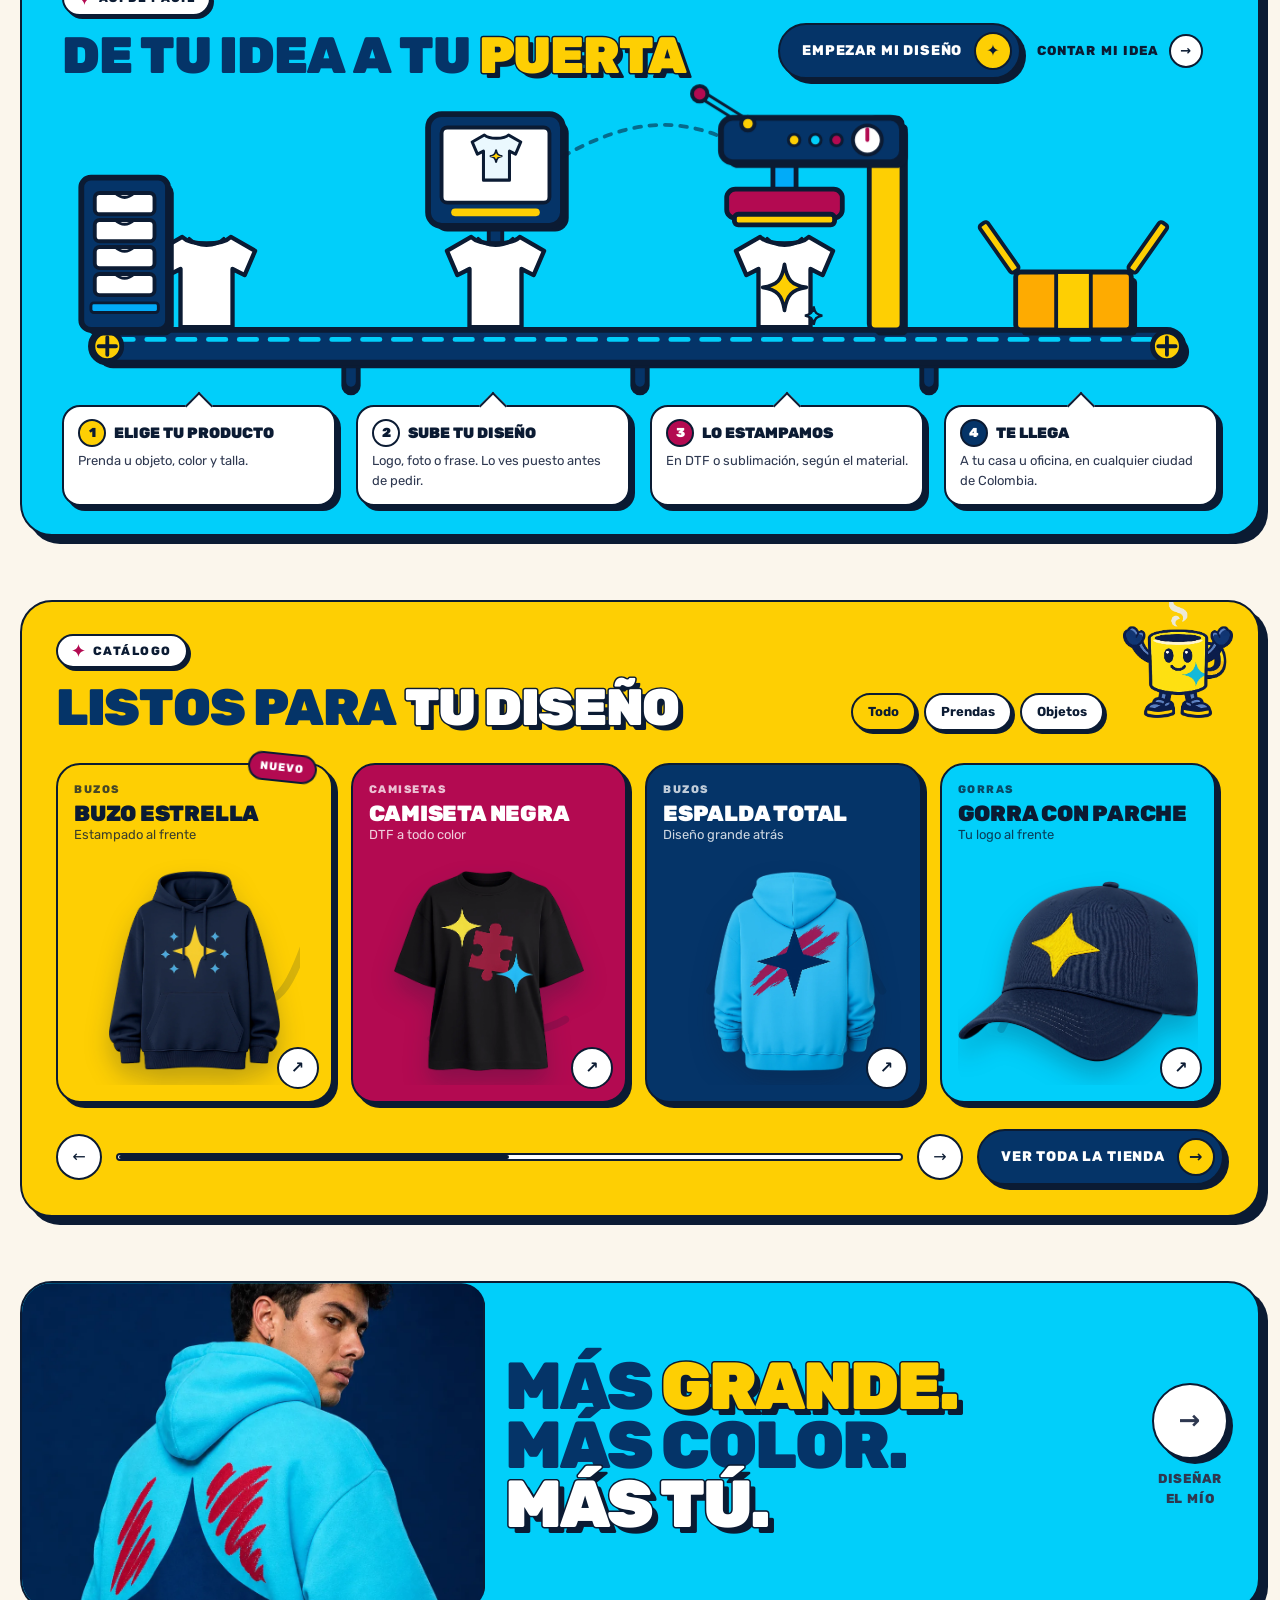
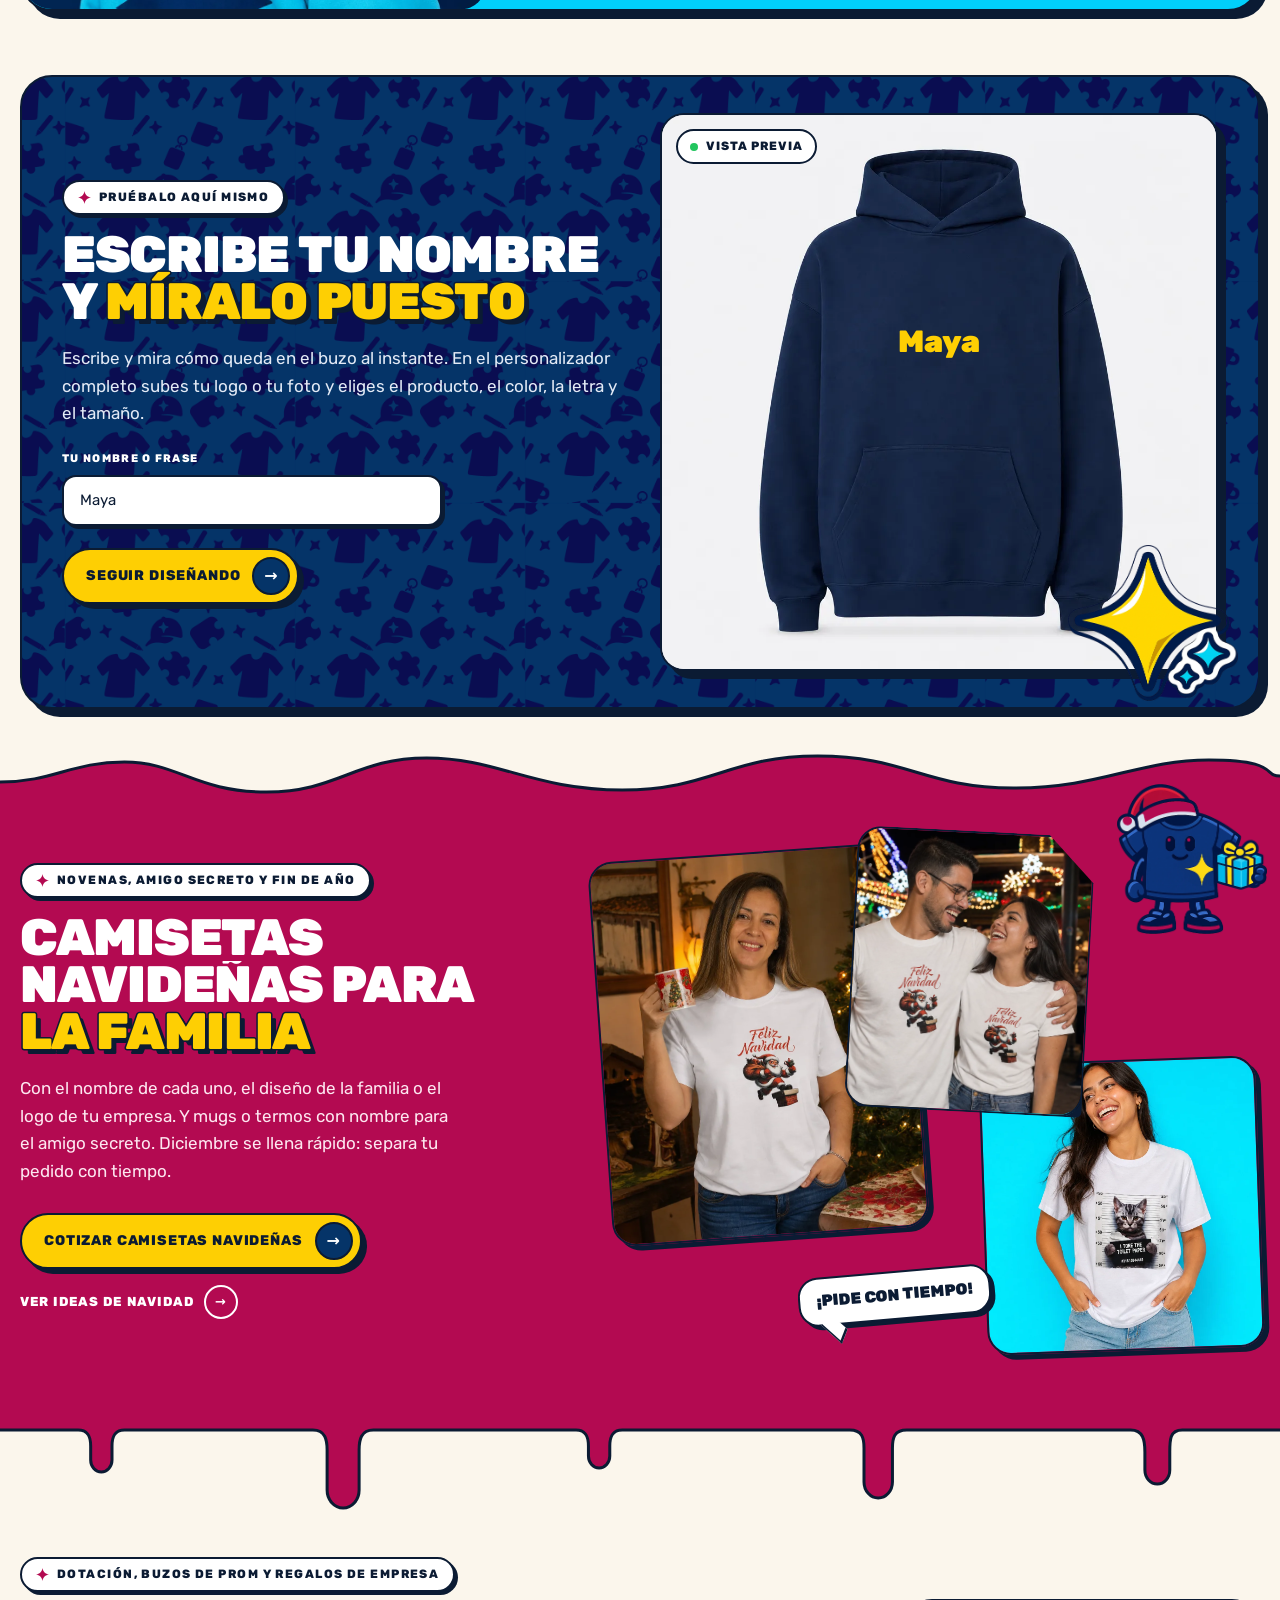
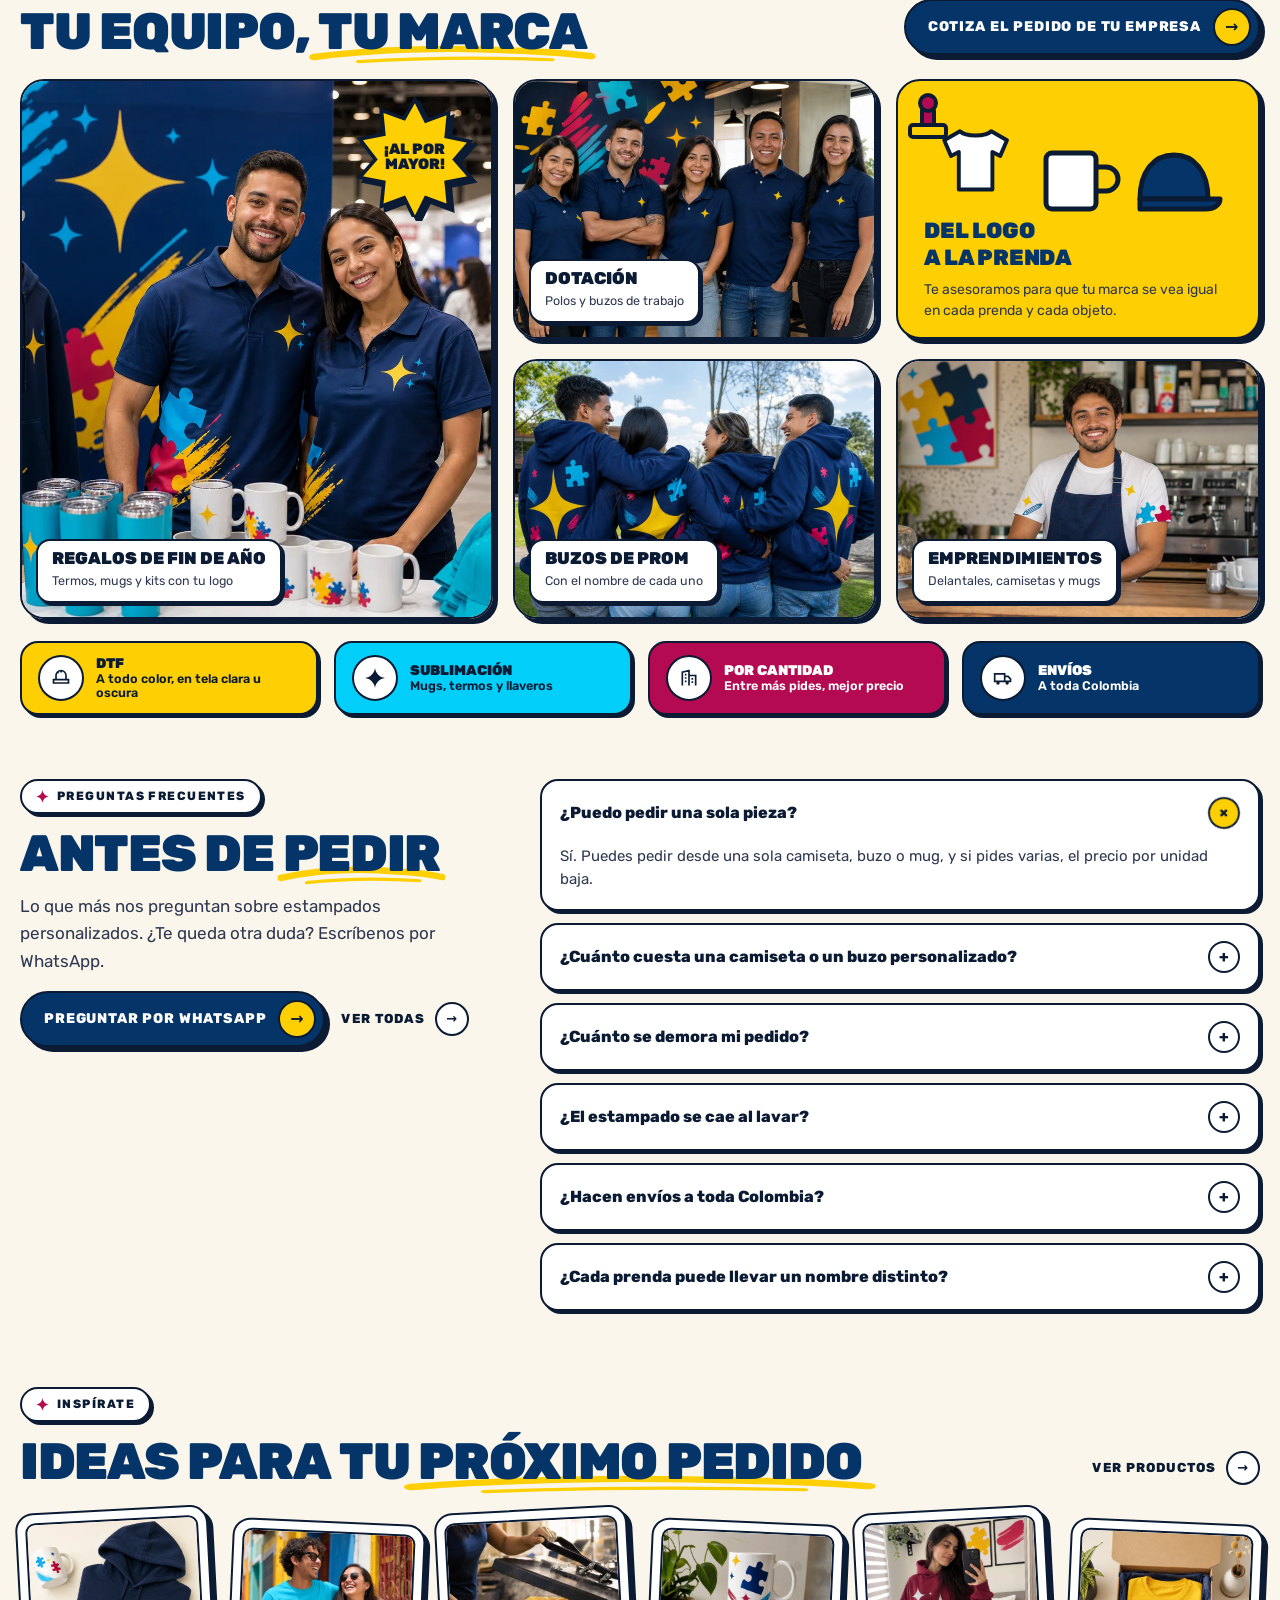
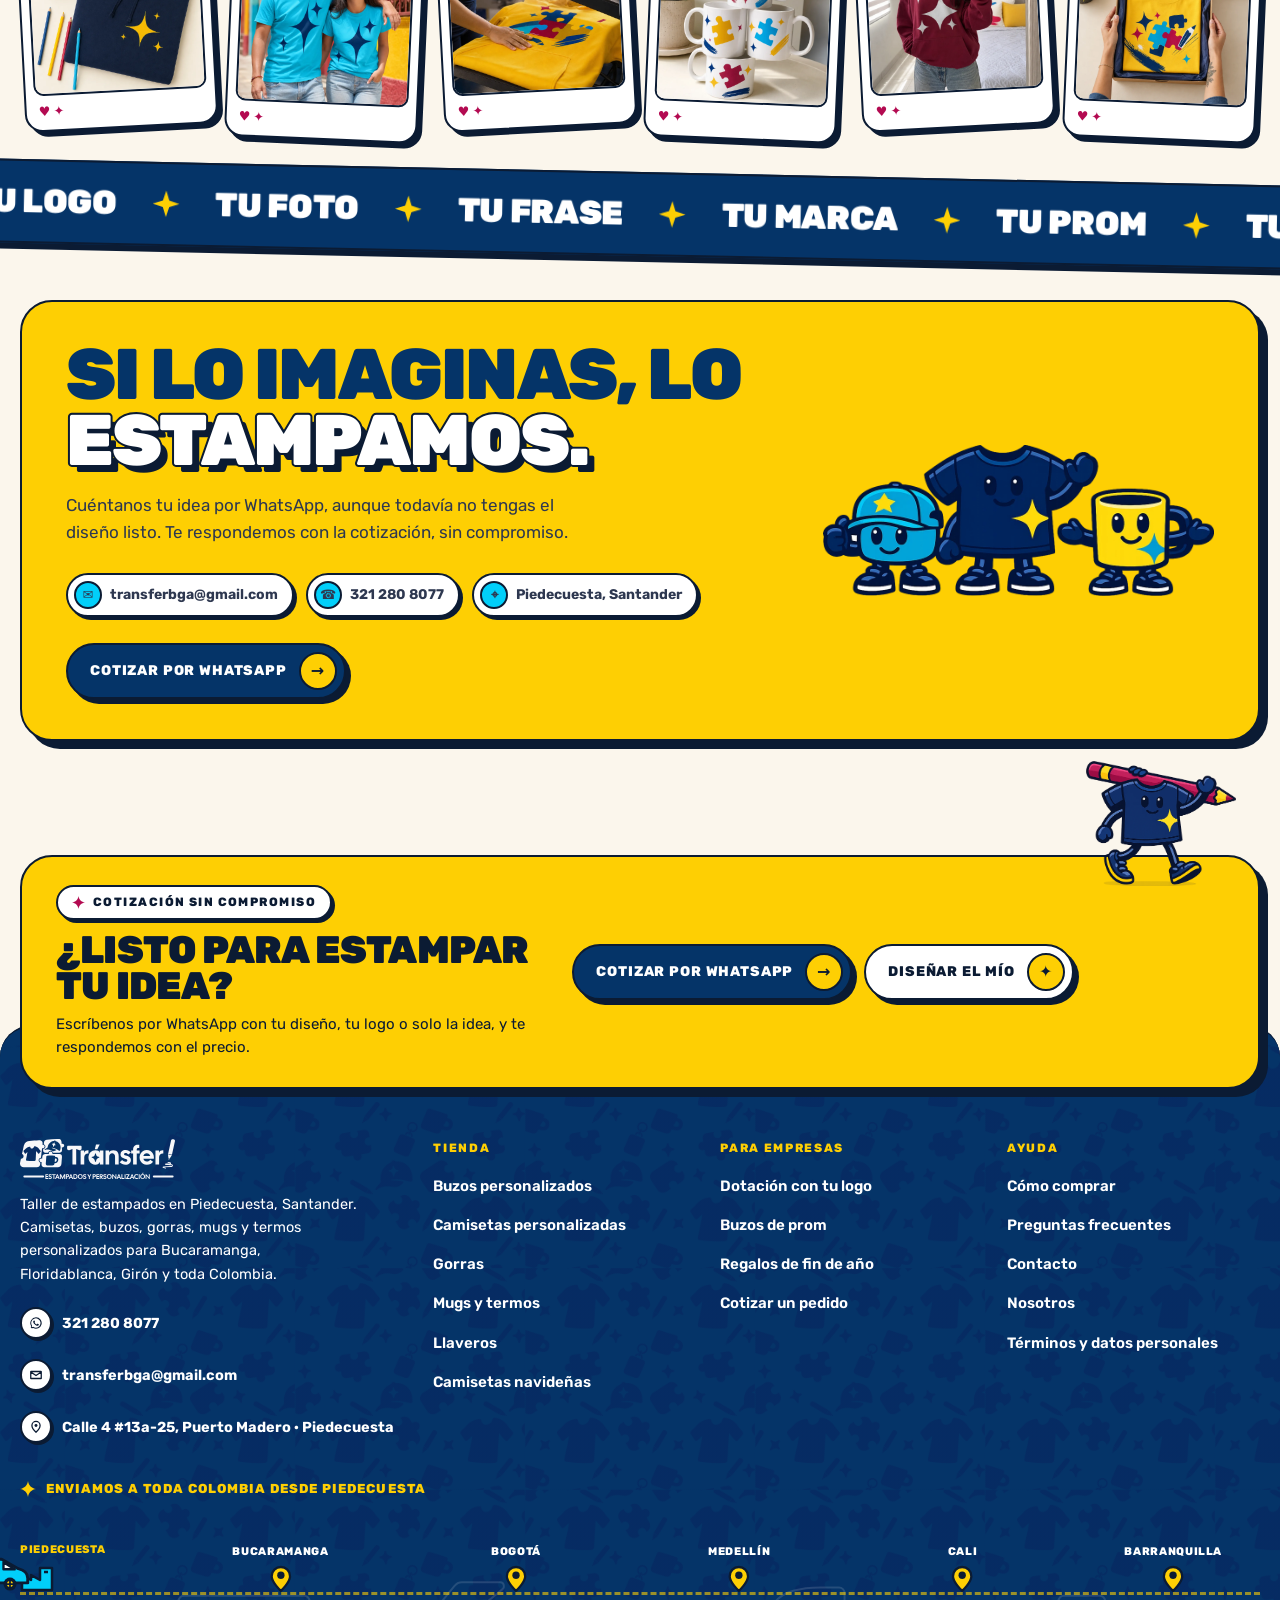
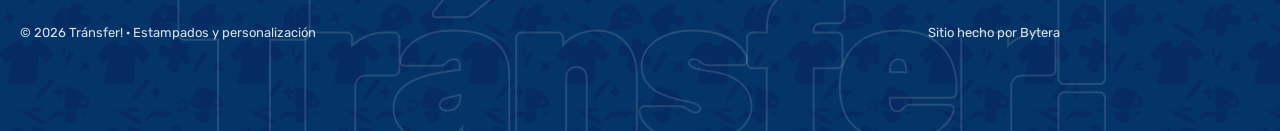
==== commit ab464dfb: "Publicación: versión por contenido en los CSS y JS (?v=) Para que los teléfonos no se queden con una" ====
--- a/sitio/index.html
+++ b/sitio/index.html
@@ -17,7 +17,7 @@
 <script type="application/ld+json">{"@context": "https://schema.org", "@type": "FAQPage", "mainEntity": [{"@type": "Question", "name": "¿Puedo pedir una sola pieza?", "acceptedAnswer": {"@type": "Answer", "text": "Sí. Puedes pedir desde una sola camiseta, buzo o mug, y si pides varias, el precio por unidad baja."}}, {"@type": "Question", "name": "¿Cuánto cuesta una camiseta o un buzo personalizado?", "acceptedAnswer": {"@type": "Answer", "text": "Depende del producto, la cantidad y el tamaño del diseño. Agrega lo que quieres al pedido o escríbenos por WhatsApp y te enviamos el precio, sin compromiso."}}, {"@type": "Question", "name": "¿Cuánto se demora mi pedido?", "acceptedAnswer": {"@type": "Answer", "text": "Depende de la cantidad y la temporada. Te damos la fecha exacta al cotizar; en diciembre, pide con tiempo."}}, {"@type": "Question", "name": "¿El estampado se cae al lavar?", "acceptedAnswer": {"@type": "Answer", "text": "No, si se aplica bien y la cuidas: lava la prenda al revés, con agua fría y sin blanqueador, sécala a la sombra y no planches encima del diseño."}}, {"@type": "Question", "name": "¿Hacen envíos a toda Colombia?", "acceptedAnswer": {"@type": "Answer", "text": "Sí, enviamos por transportadora desde nuestro taller en Piedecuesta. Si estás en Bucaramanga, Floridablanca o Girón, pregúntanos por la entrega."}}, {"@type": "Question", "name": "¿Cada prenda puede llevar un nombre distinto?", "acceptedAnswer": {"@type": "Answer", "text": "Sí. Es lo normal en camisetas navideñas, buzos de prom y dotación: nos mandas la lista de nombres y tallas."}}]}</script>
 <link rel="icon" href="../recursos/favicon.svg" type="image/svg+xml">
 <script type="application/ld+json">{"@context": "https://schema.org", "@graph": [{"@type": "Organization", "name": "Tránsfer!", "logo": "../recursos/logo-azul.svg", "email": "transferbga@gmail.com", "telephone": "+57 321 280 8077", "description": "Estampados y personalización en Piedecuesta, Santander."}, {"@type": "WebSite", "name": "Tránsfer! · Estampados y personalización", "inLanguage": "es-CO"}]}</script>
-<link rel="stylesheet" href="assets/sistema.css">
+<link rel="stylesheet" href="assets/sistema.css?v=f7495156">
 <style>
 /* ───── Portada (Nexa "Good Mood" + cinta de Creative South) ───── */
 .heroe{padding:20px 0 30px;overflow:hidden}
@@ -610,9 +610,9 @@
 </section>
 </main>
 
-<script src="assets/sitio.js"></script>
-<script src="assets/prendas.js"></script>
-<script src="assets/heroe.js"></script>
+<script src="assets/sitio.js?v=49a53f01"></script>
+<script src="assets/prendas.js?v=9725cf96"></script>
+<script src="assets/heroe.js?v=25bad93b"></script>
 <script>
 // Personalizador corto
 const t = document.getElementById('txt'), v = document.getElementById('vivo');
--- a/sitio/assets/sistema.css
+++ b/sitio/assets/sistema.css
@@ -109,7 +109,7 @@
 .muesca{clip-path:polygon(0 0,calc(100% - 46px) 0,100% 46px,100% 100%,0 100%)}
 
 /* Pastillas */
-.pastillas{display:flex;flex-wrap:wrap;gap:8px}
+.pastillas{display:flex;flex-wrap:wrap;gap:8px;position:relative;z-index:2} /* encima de titulos con sombra que la rozan */
 .pastillas button,.pastillas a{display:inline-flex;align-items:center;gap:8px;background:#fff;border:var(--borde);border-radius:99px;padding:7px 15px;font-size:13px;font-weight:700;color:var(--tinta);box-shadow:3px 3px 0 var(--tinta);transition:transform .15s,box-shadow .15s,background .15s}
 .pastillas button:hover,.pastillas a:hover{transform:translate(-1px,-1px);box-shadow:4px 4px 0 var(--tinta)}
 .pastillas .on{background:var(--amarillo)}
@@ -305,7 +305,7 @@
 .pie .contacto-p svg{width:32px;height:32px;padding:7px;border-radius:50%;background:#fff;color:var(--tinta);border:2px solid var(--tinta);box-shadow:2px 2px 0 var(--tinta);flex:none}
 .pie h5{font-size:12px;font-weight:800;letter-spacing:.14em;text-transform:uppercase;color:var(--amarillo);margin-bottom:14px}
 .pie ul{list-style:none;display:grid;gap:10px;font-size:15px;font-weight:600;color:#fff}
-.pie ul a:hover{color:var(--amarillo)}
+.pie ul a{display:inline-block;padding:3px 0}.pie ul a:hover{color:var(--amarillo)}
 .carretera{position:relative;z-index:2;height:86px;margin-top:30px;display:flex;align-items:flex-start;gap:10px;font-weight:800;font-size:13px;letter-spacing:.08em;text-transform:uppercase;color:var(--amarillo)}
 .carretera::after{content:"";position:absolute;left:0;right:0;bottom:10px;border-bottom:3px dashed rgba(254,207,3,.55)}
 .carretera .furgon{position:absolute;bottom:13px;left:-150px;width:120px;animation:furgon 11s linear infinite}
@@ -345,7 +345,9 @@
 .menu a.temporada::after{content:"";position:absolute;top:4px;right:2px;width:8px;height:8px;border-radius:50%;background:var(--vino);border:2px solid #fff;animation:latido 1.6s ease-in-out infinite}
 @keyframes latido{50%{transform:scale(1.35)}}
 .buscador{position:fixed;inset:0;z-index:120;background:rgba(11,27,51,.55);backdrop-filter:blur(3px);display:flex;flex-direction:column;align-items:center;padding:90px 16px 20px;opacity:0;transition:opacity .2s}
-.buscador.abierto{opacity:1}
+.buscador:not(.abierto){pointer-events:none}.buscador.abierto{opacity:1}
+/* Lo oculto con el atributo hidden nunca debe ocupar pantalla, aunque otra regla le ponga display */
+[hidden]{display:none!important}
 .buscador-caja{width:min(680px,100%);display:flex;align-items:center;gap:12px;background:#fff;border:var(--borde);border-radius:99px;padding:8px 8px 8px 22px;box-shadow:var(--sombra-g)}
 .buscador-caja>svg{width:22px;height:22px;flex:none;color:var(--tinta)}
 .buscador-caja input{flex:1;border:0;outline:0;font:inherit;font-size:18px;font-weight:600;color:var(--tinta);background:transparent;min-width:0}
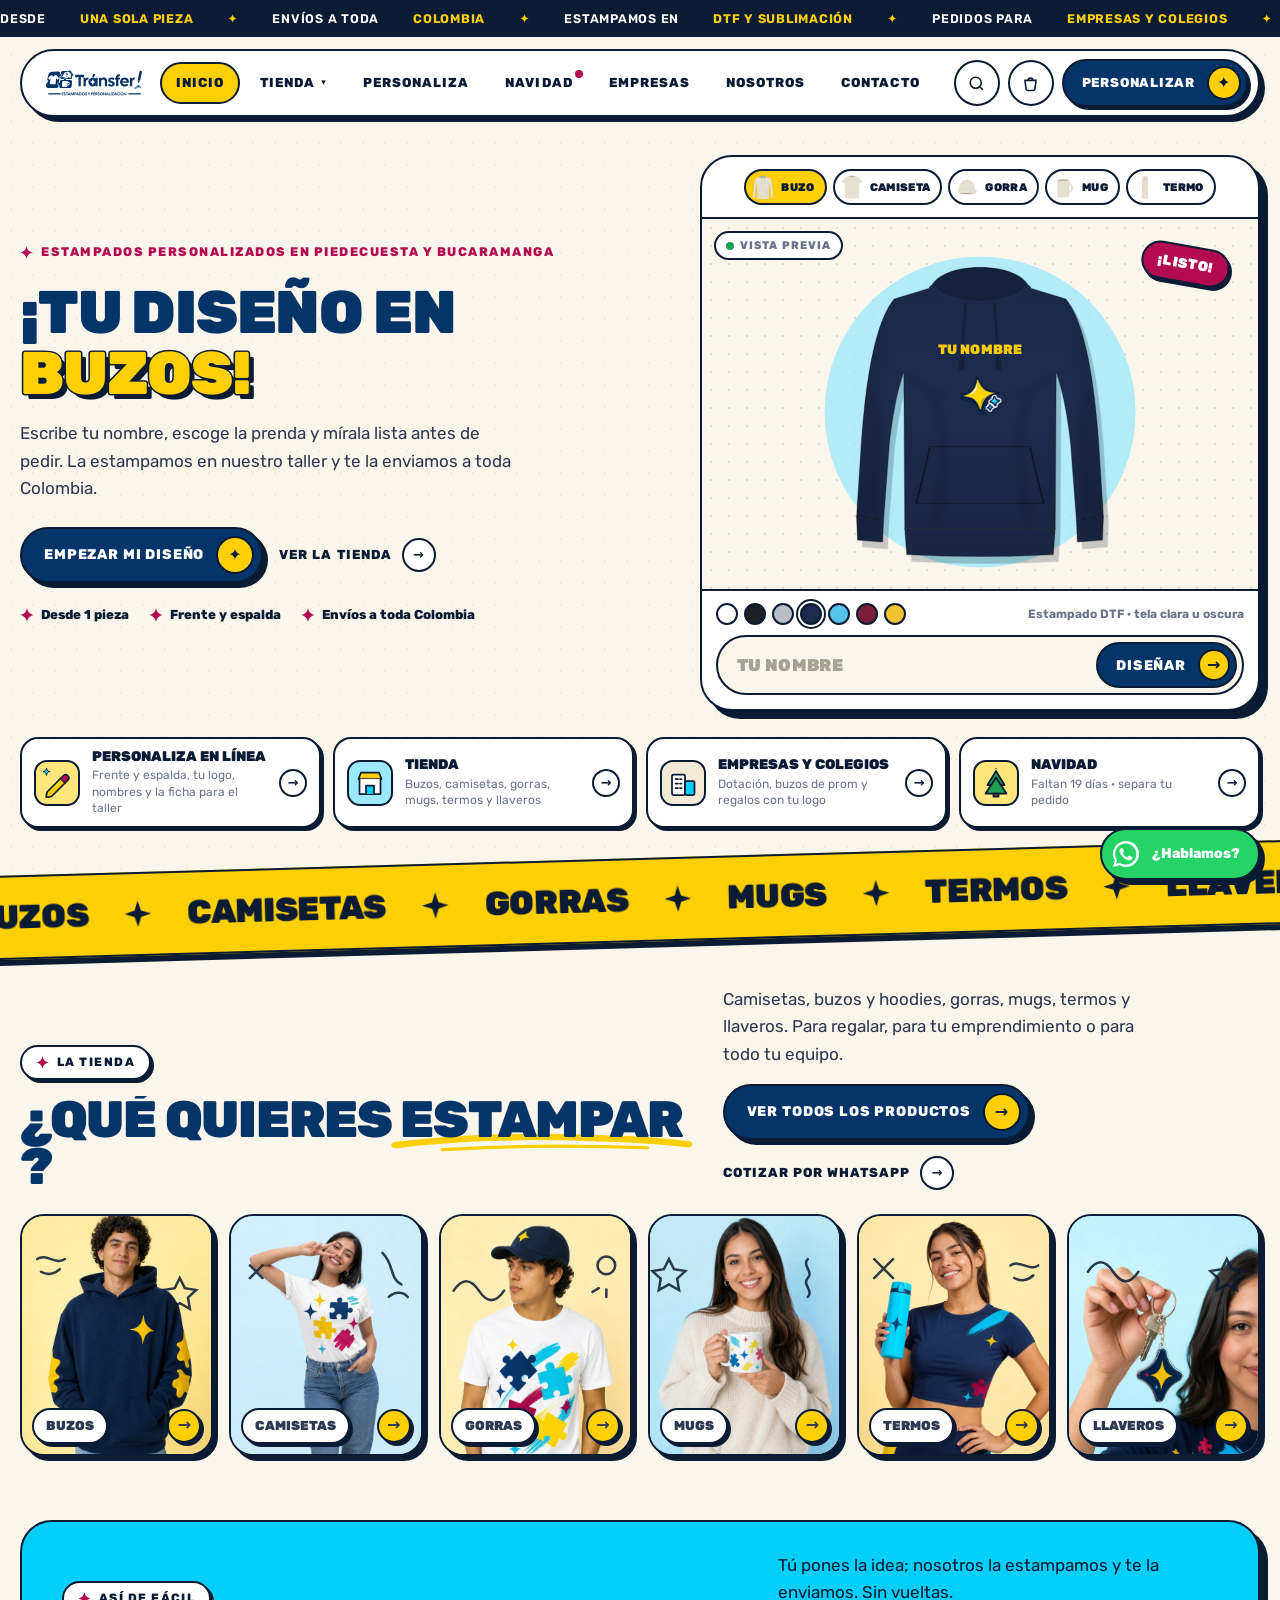
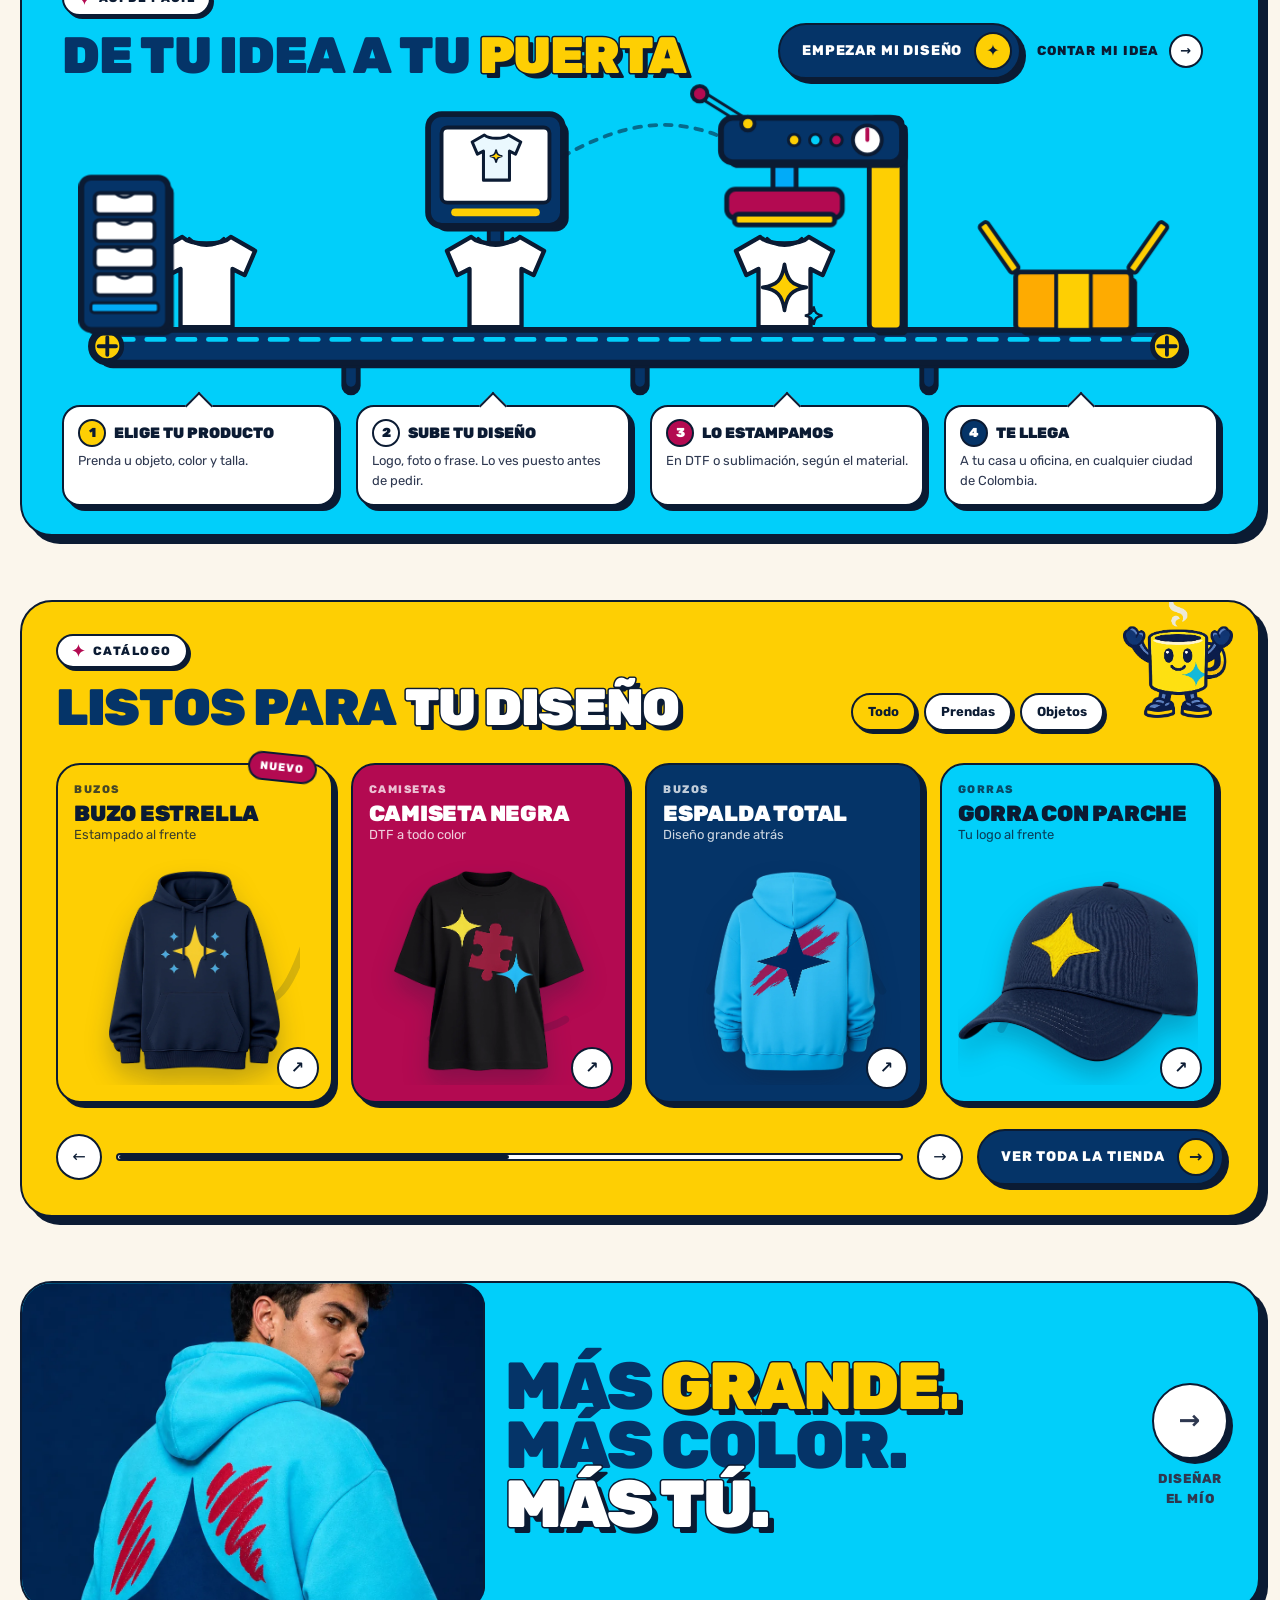
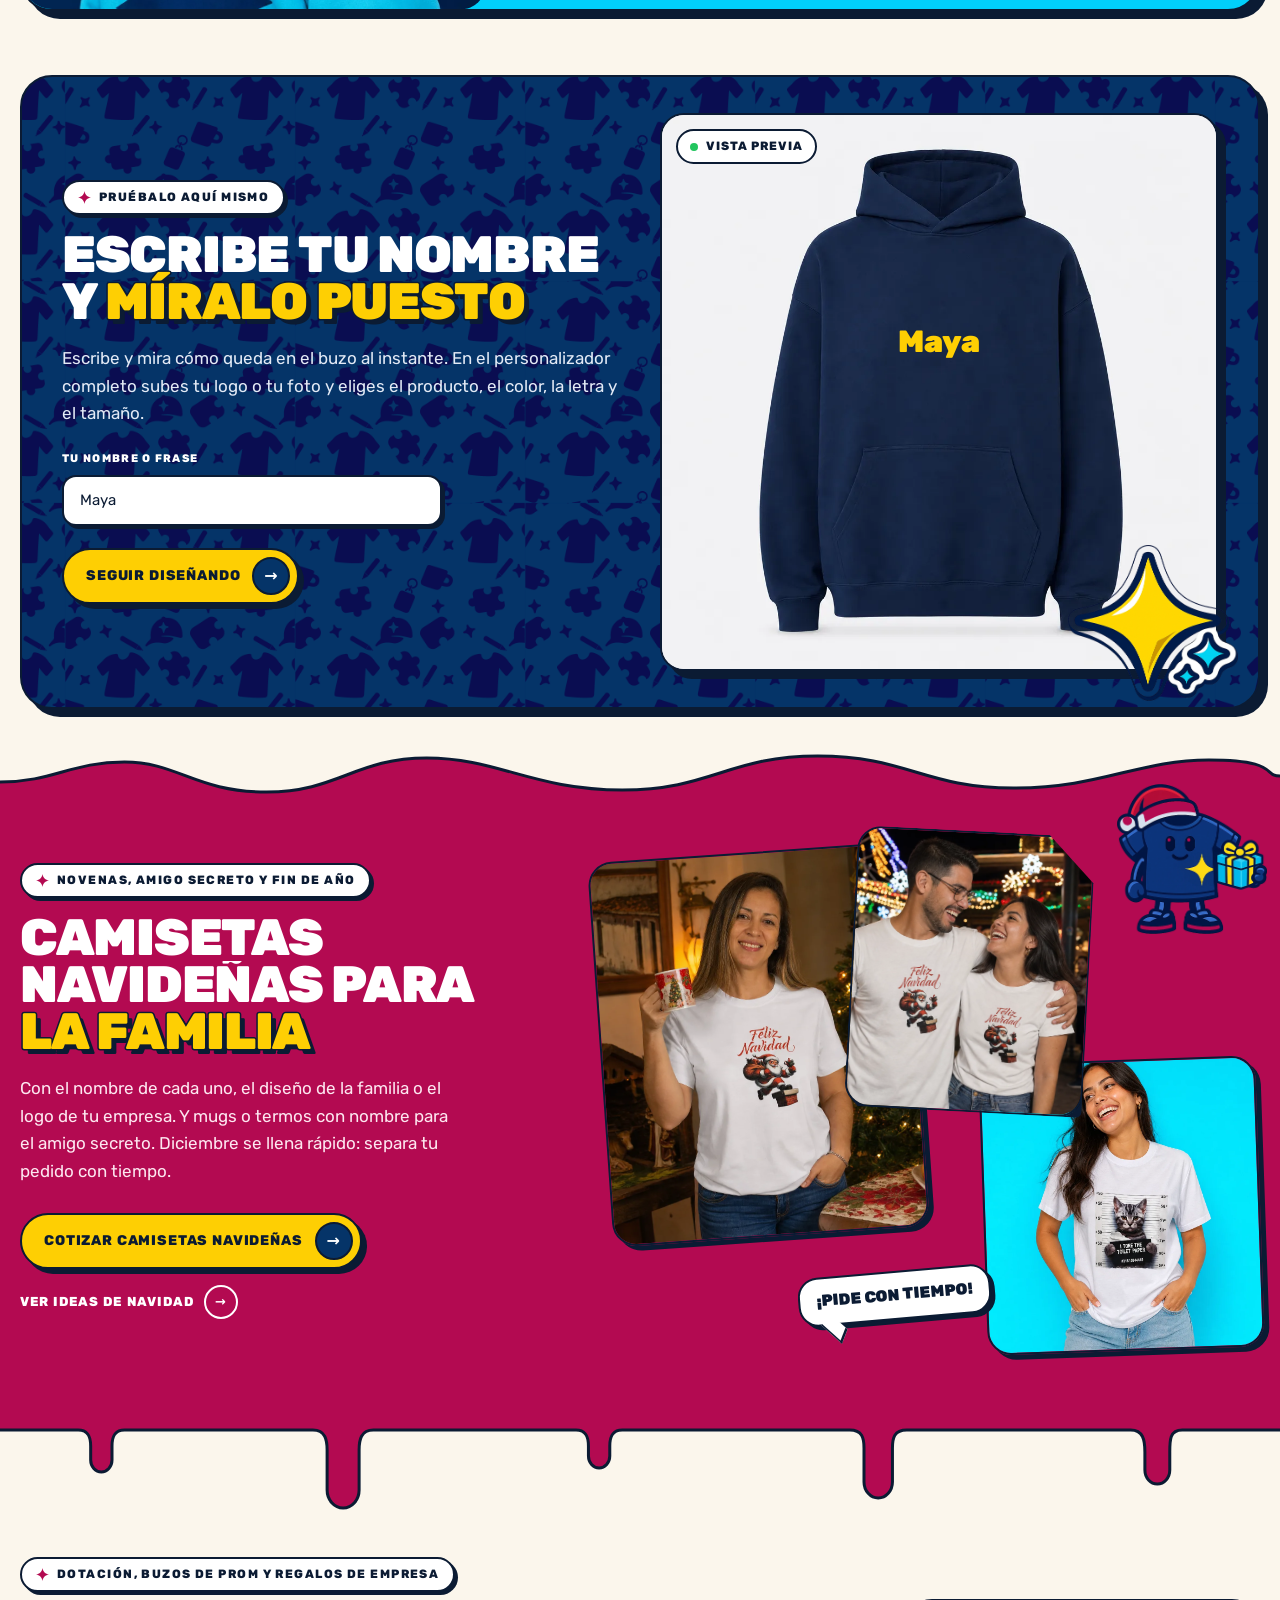
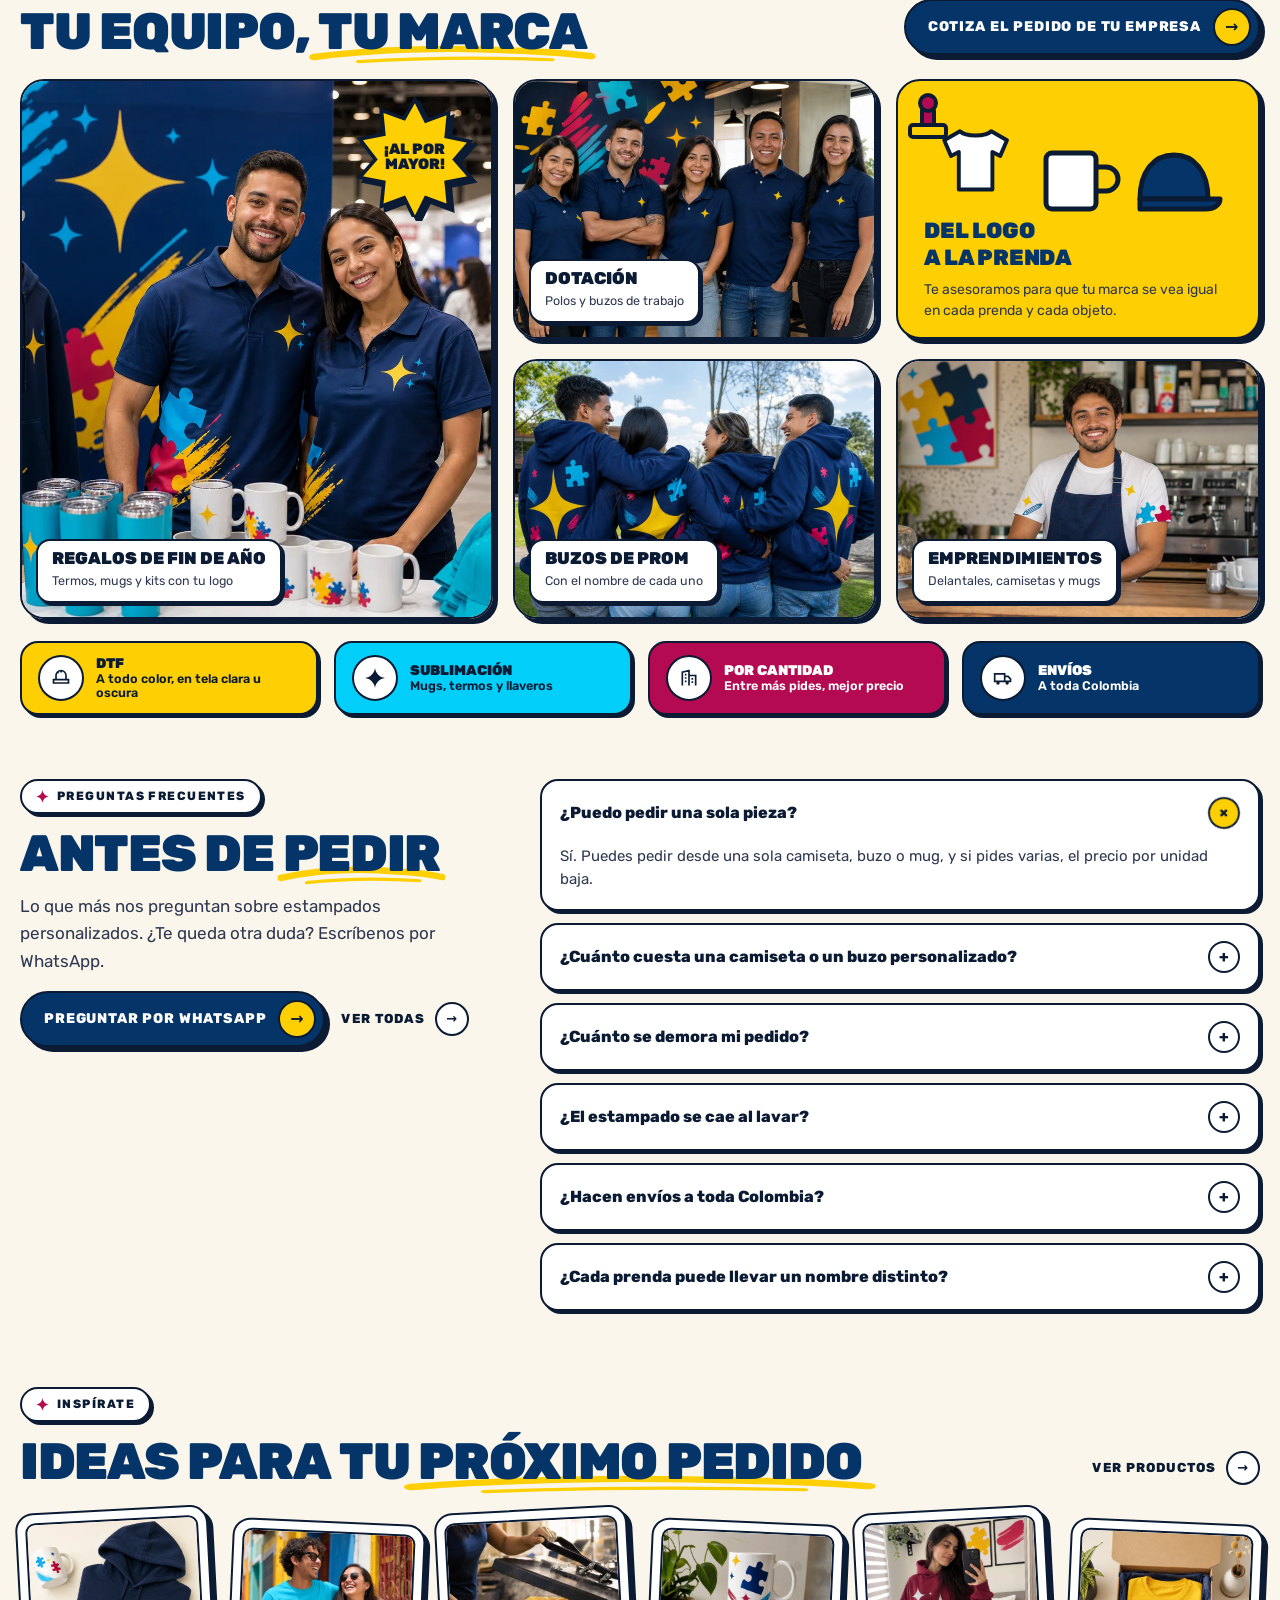
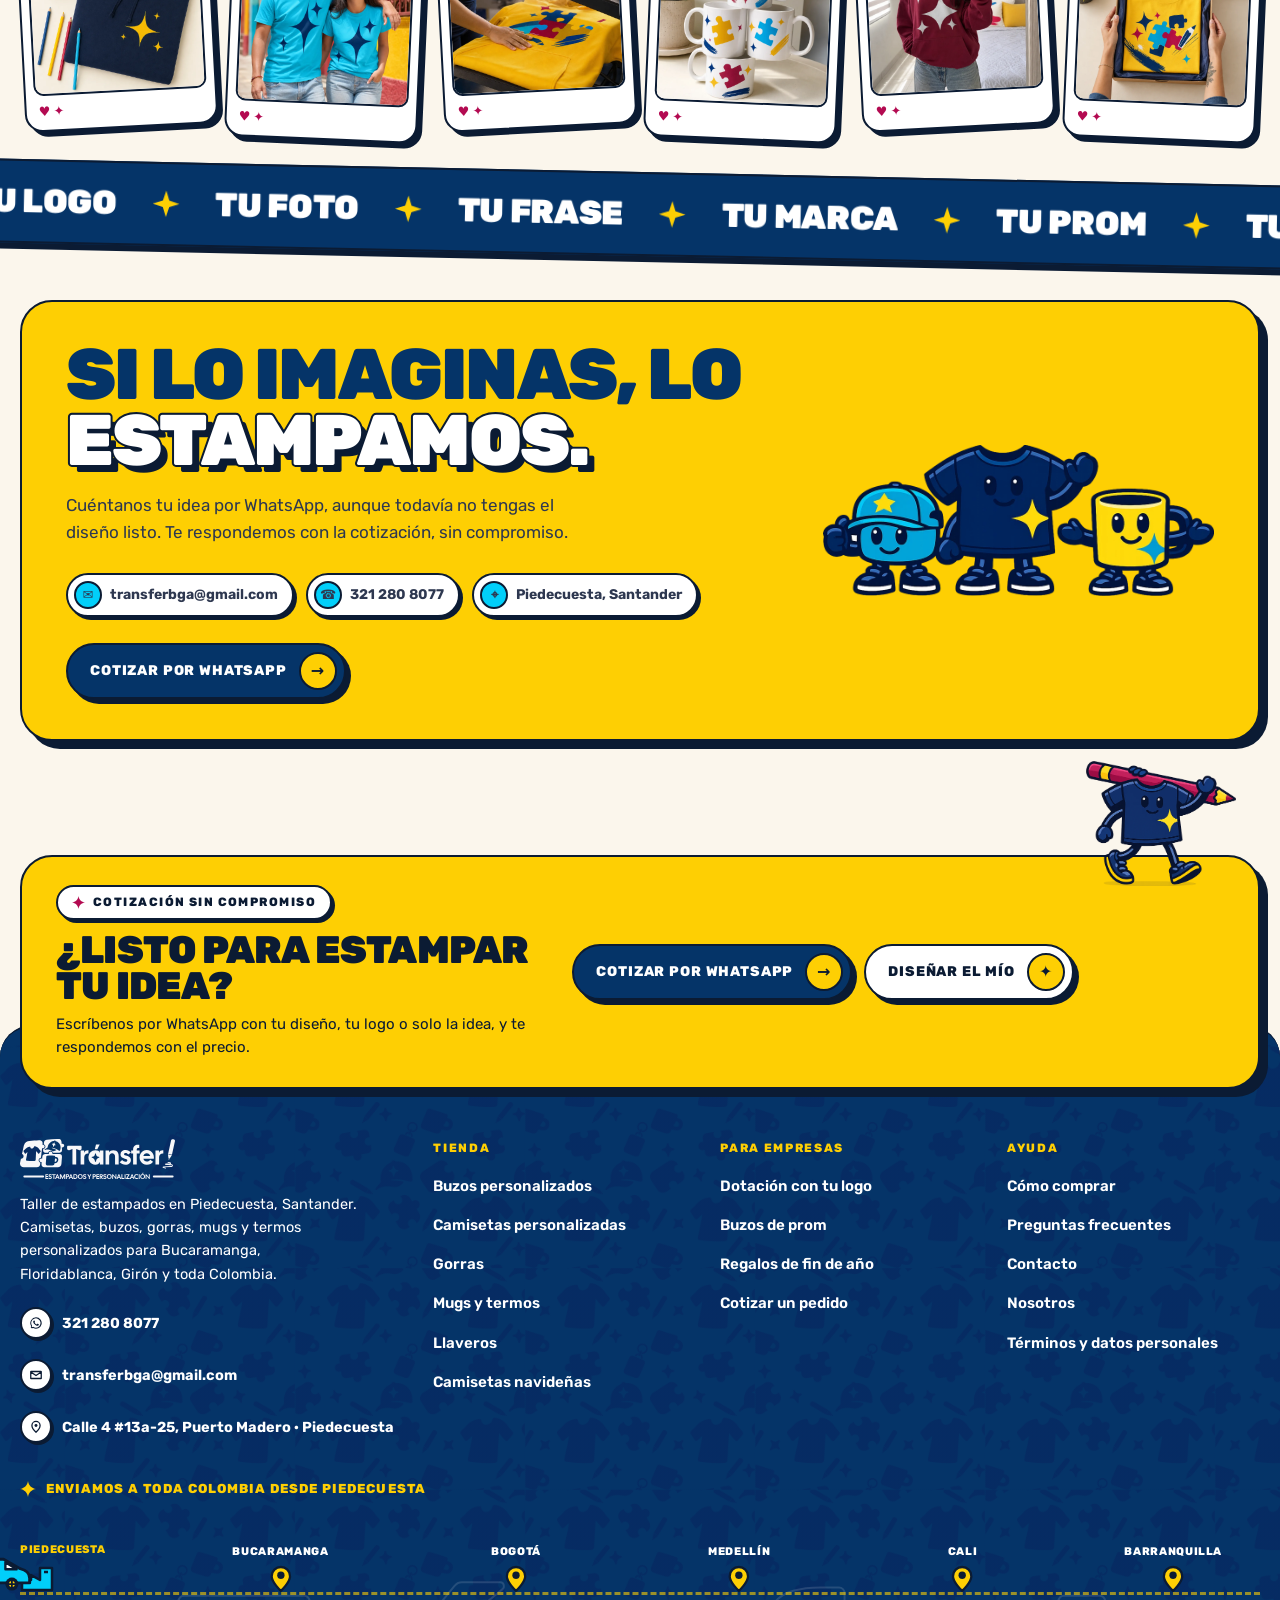
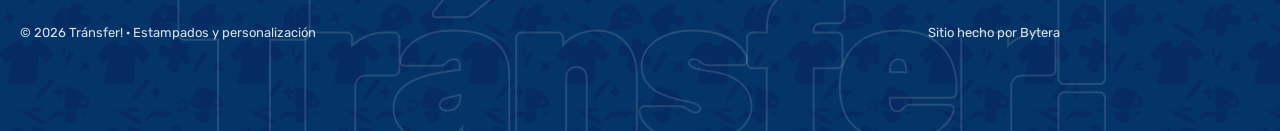
==== commit 49a3f879: "Rutas que daban 404 solo en GitHub Pages y pruebas de toques reales - navidad.html, faq.html y perso" ====
--- a/sitio/index.html
+++ b/sitio/index.html
@@ -612,7 +612,7 @@
 
 <script src="assets/sitio.js?v=49a53f01"></script>
 <script src="assets/prendas.js?v=9725cf96"></script>
-<script src="assets/heroe.js?v=25bad93b"></script>
+<script src="assets/heroe.js?v=f981fd53"></script>
 <script>
 // Personalizador corto
 const t = document.getElementById('txt'), v = document.getElementById('vivo');
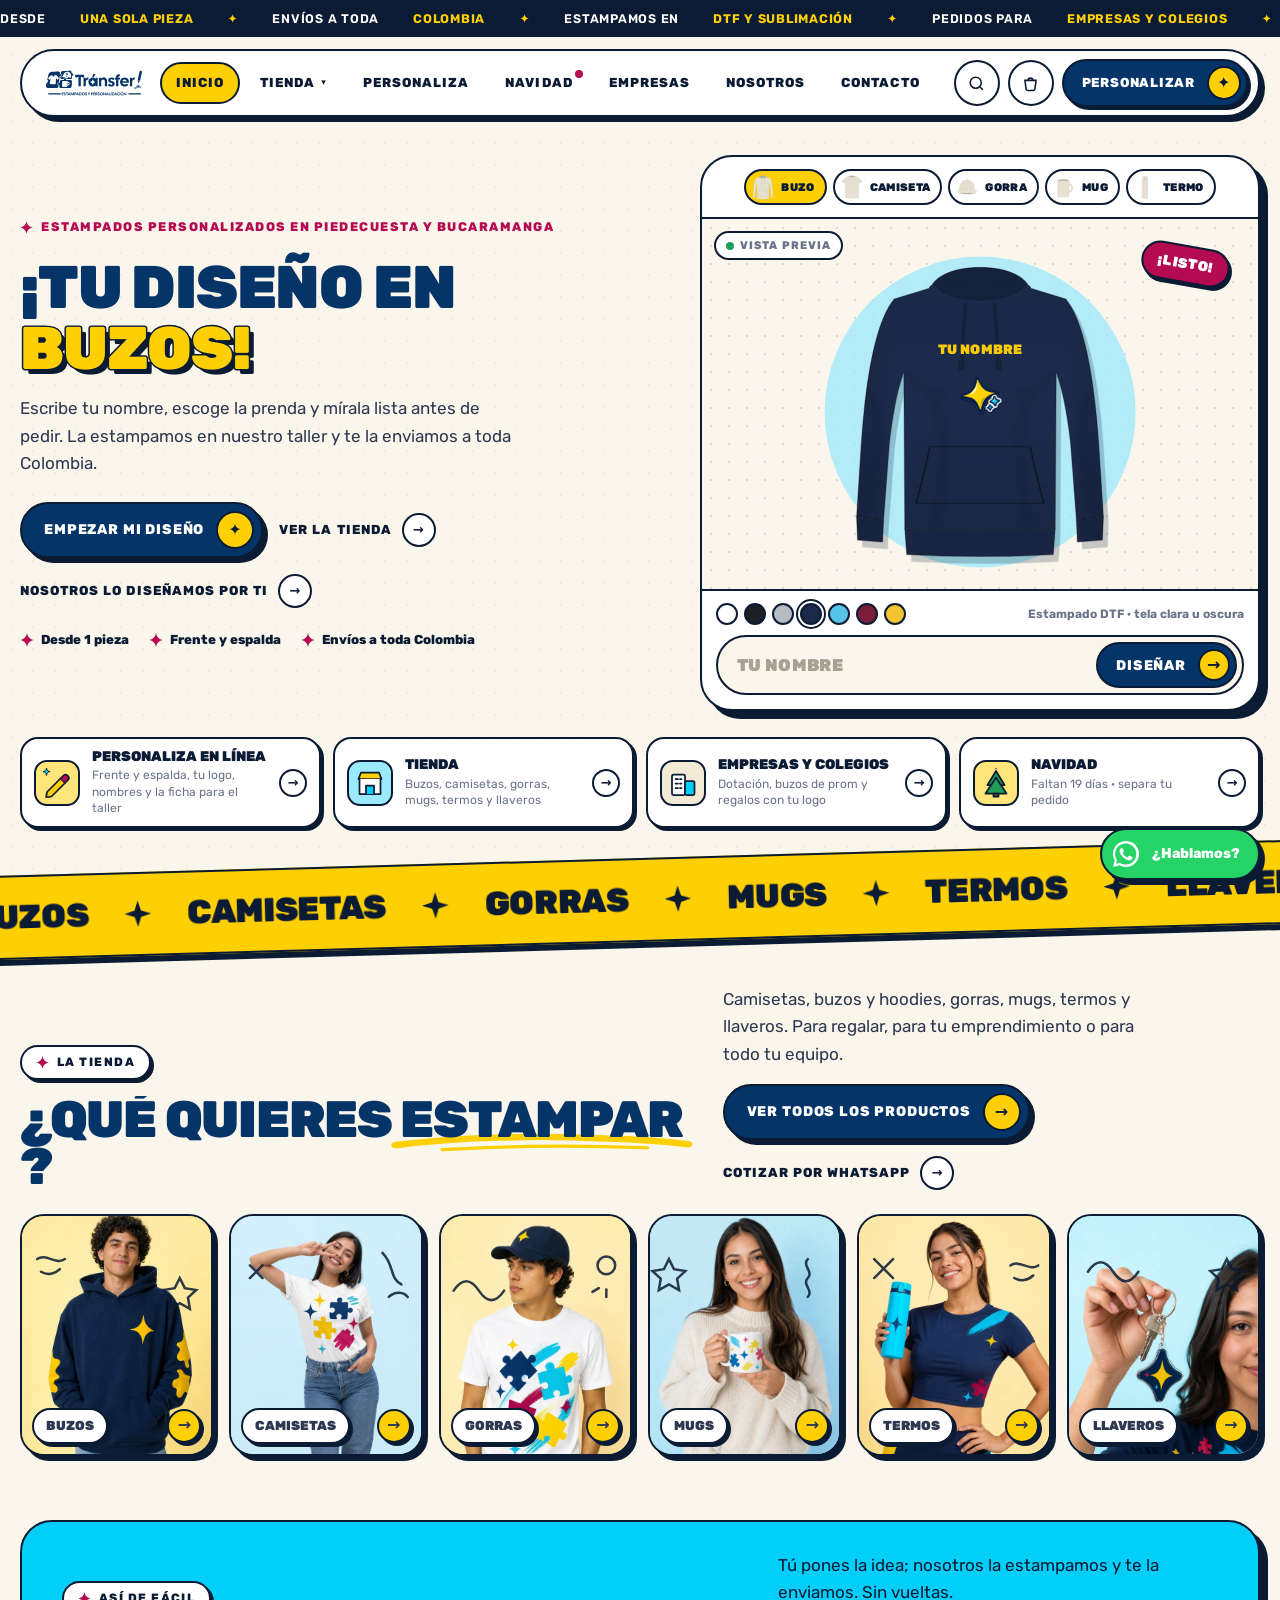
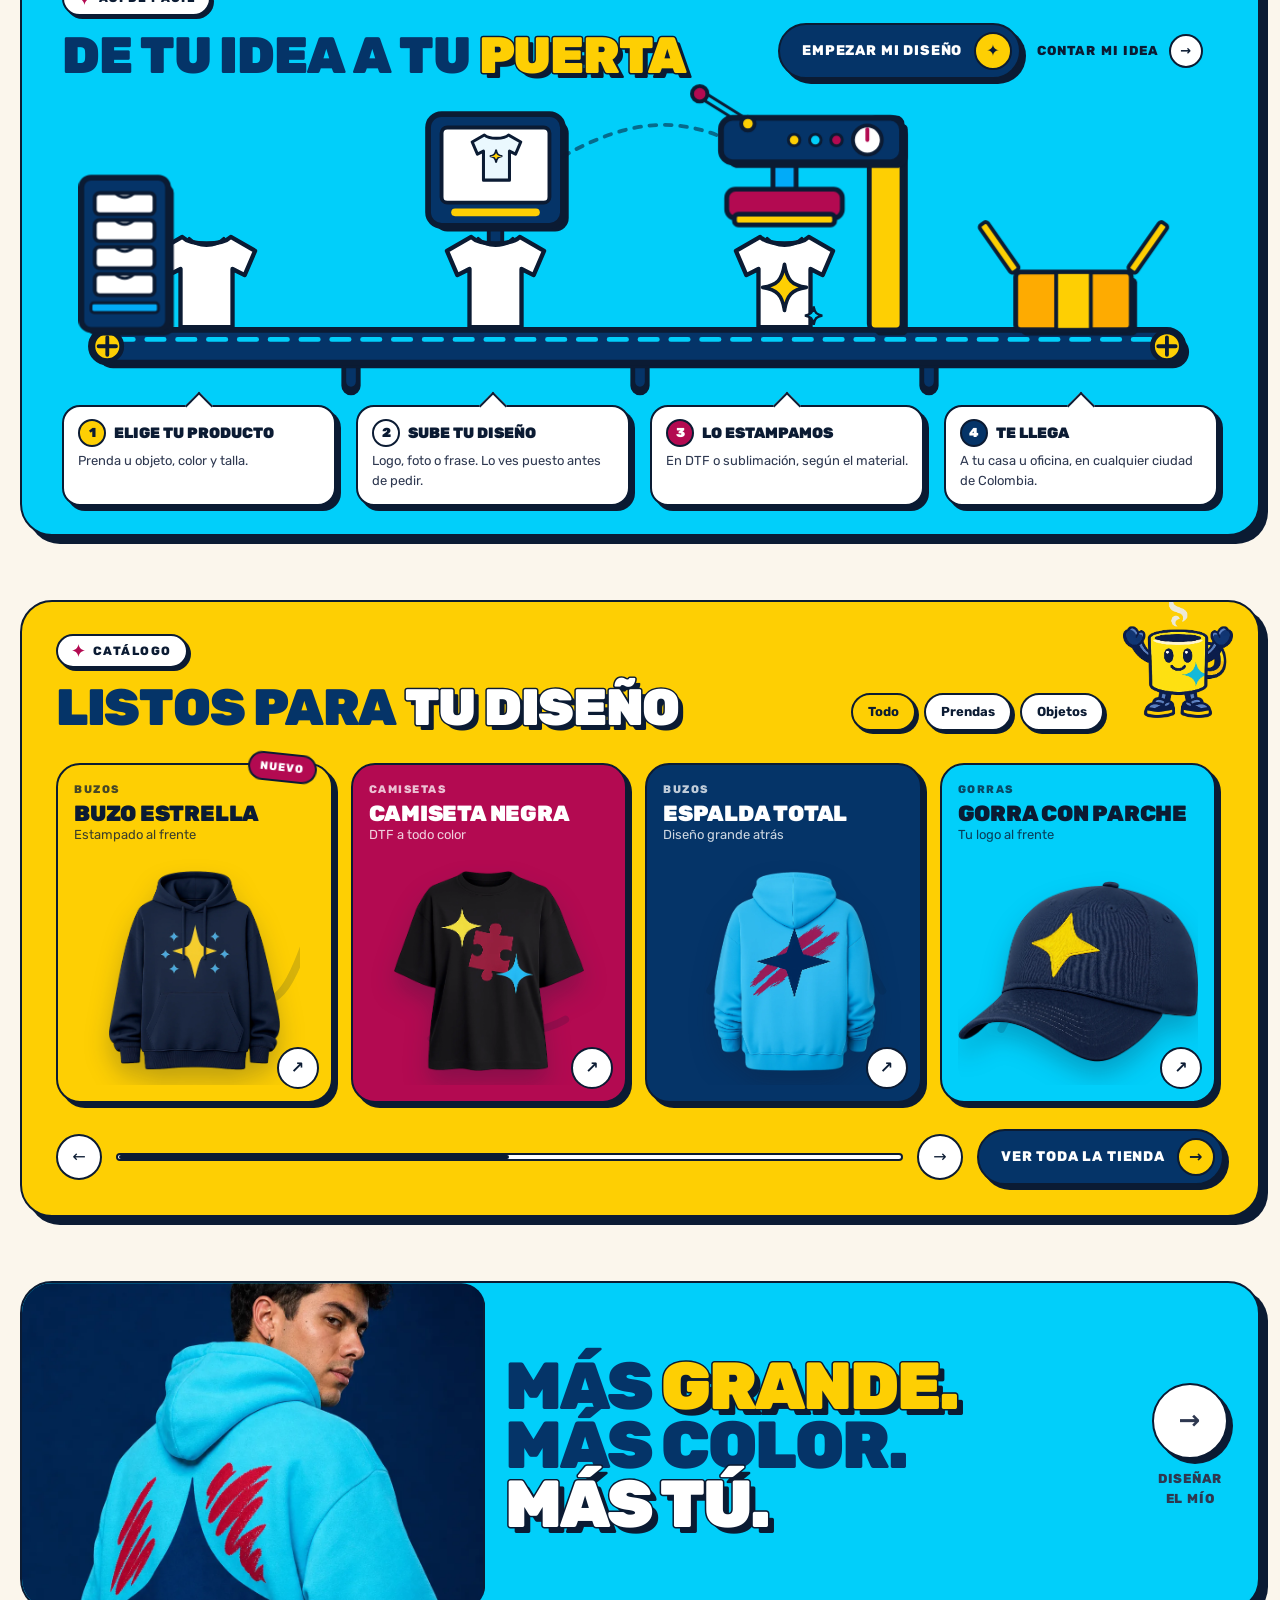
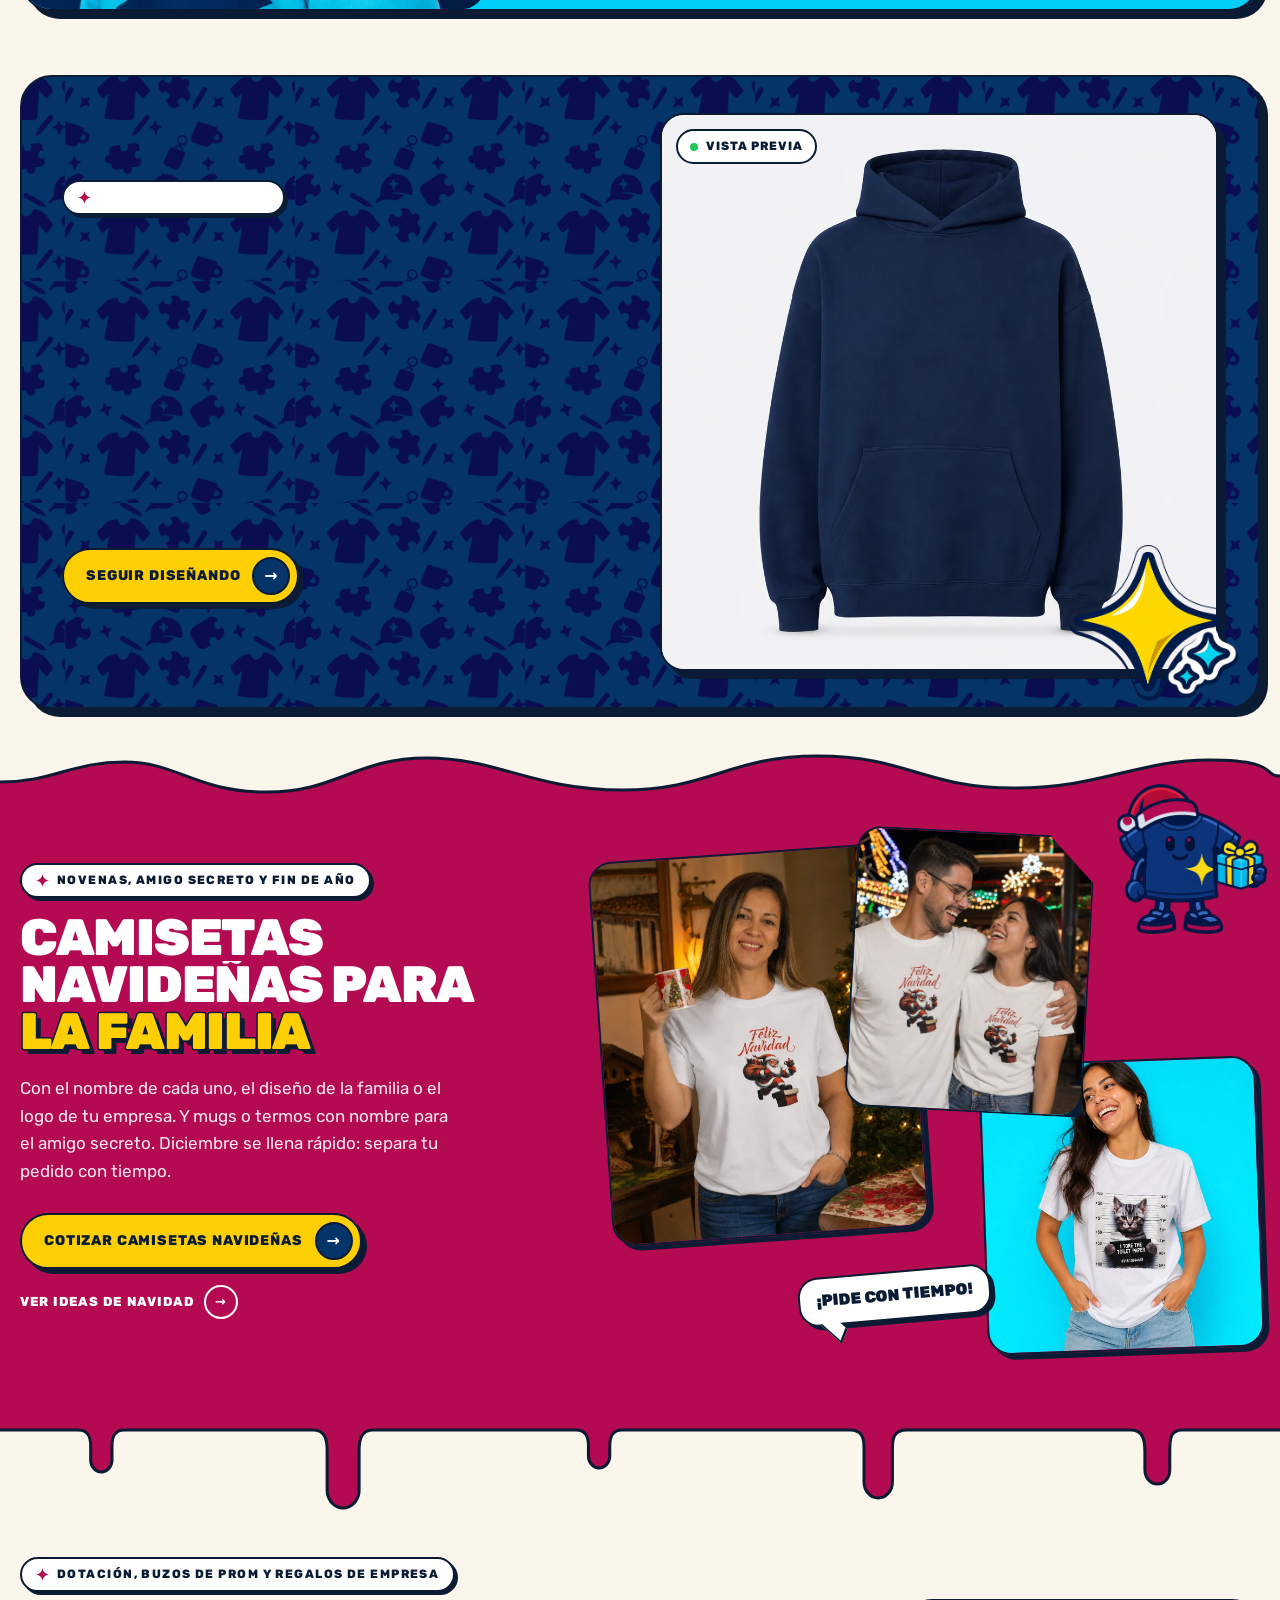
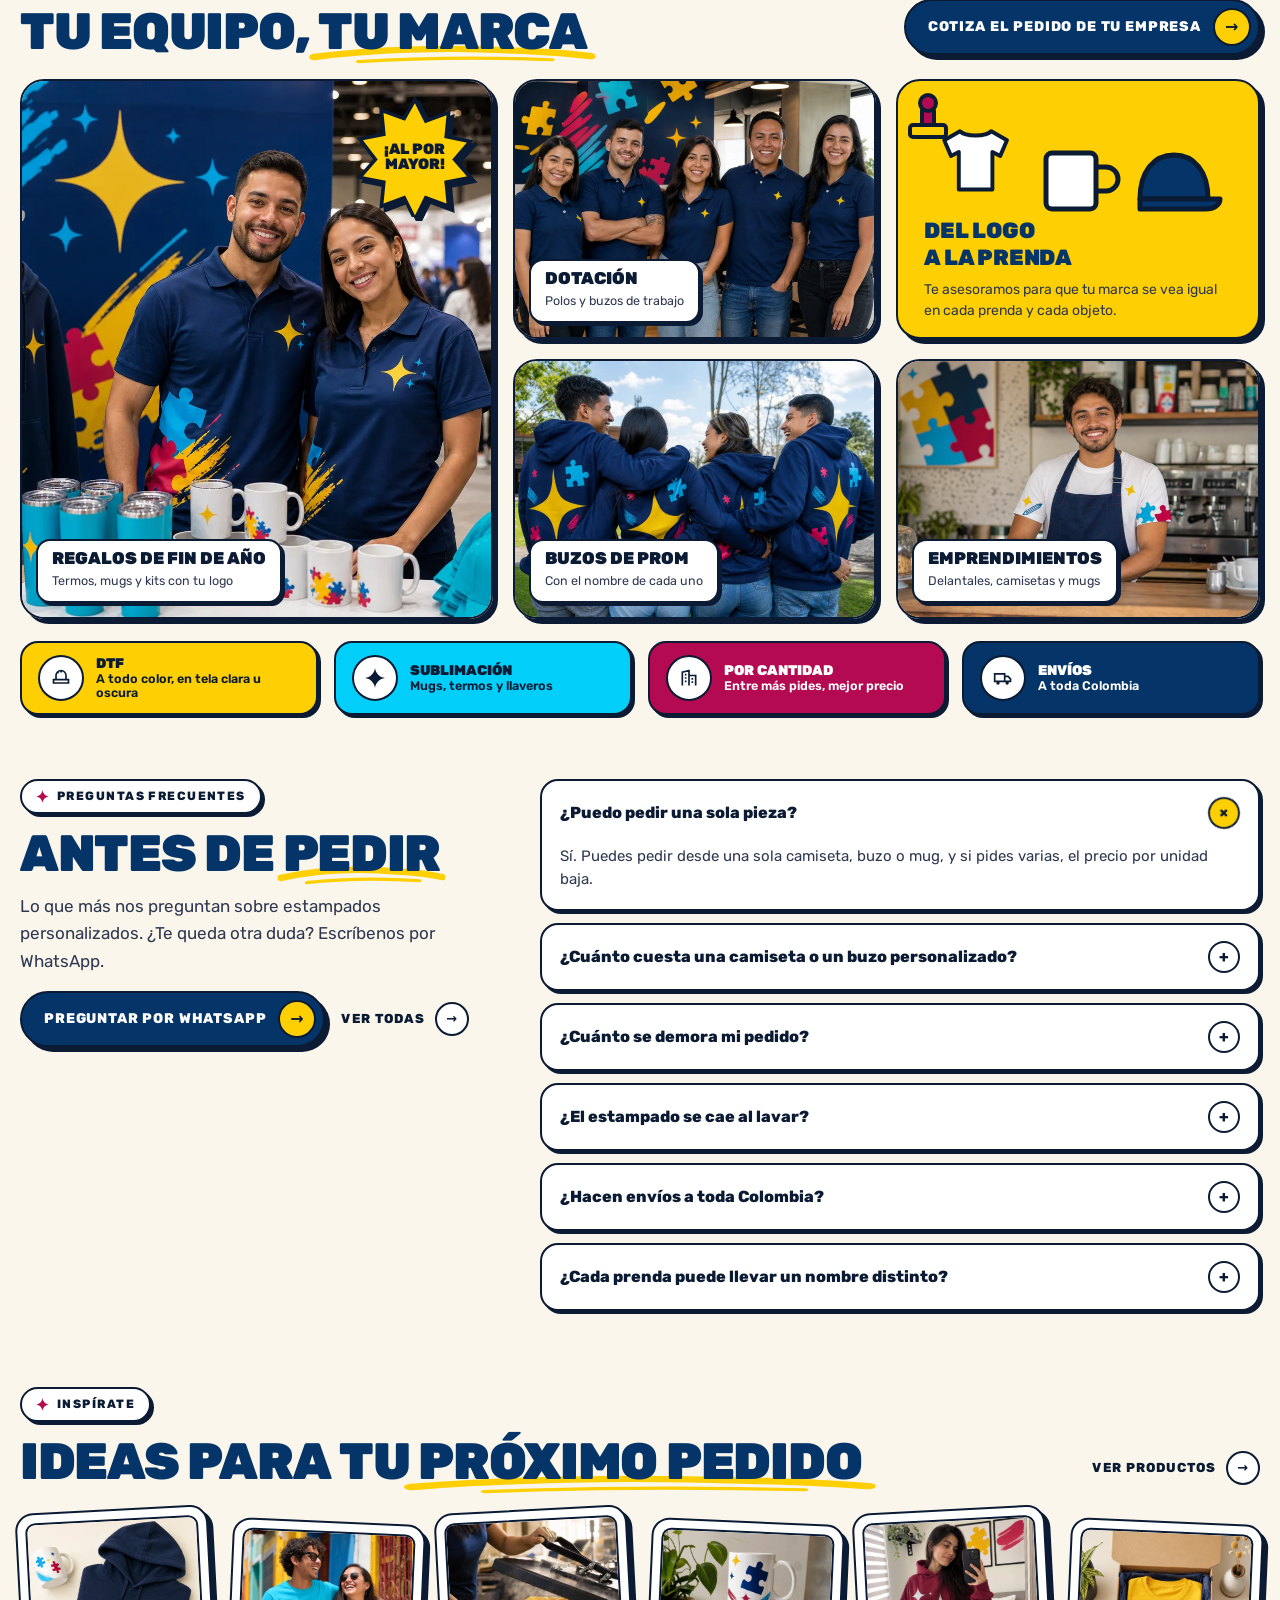
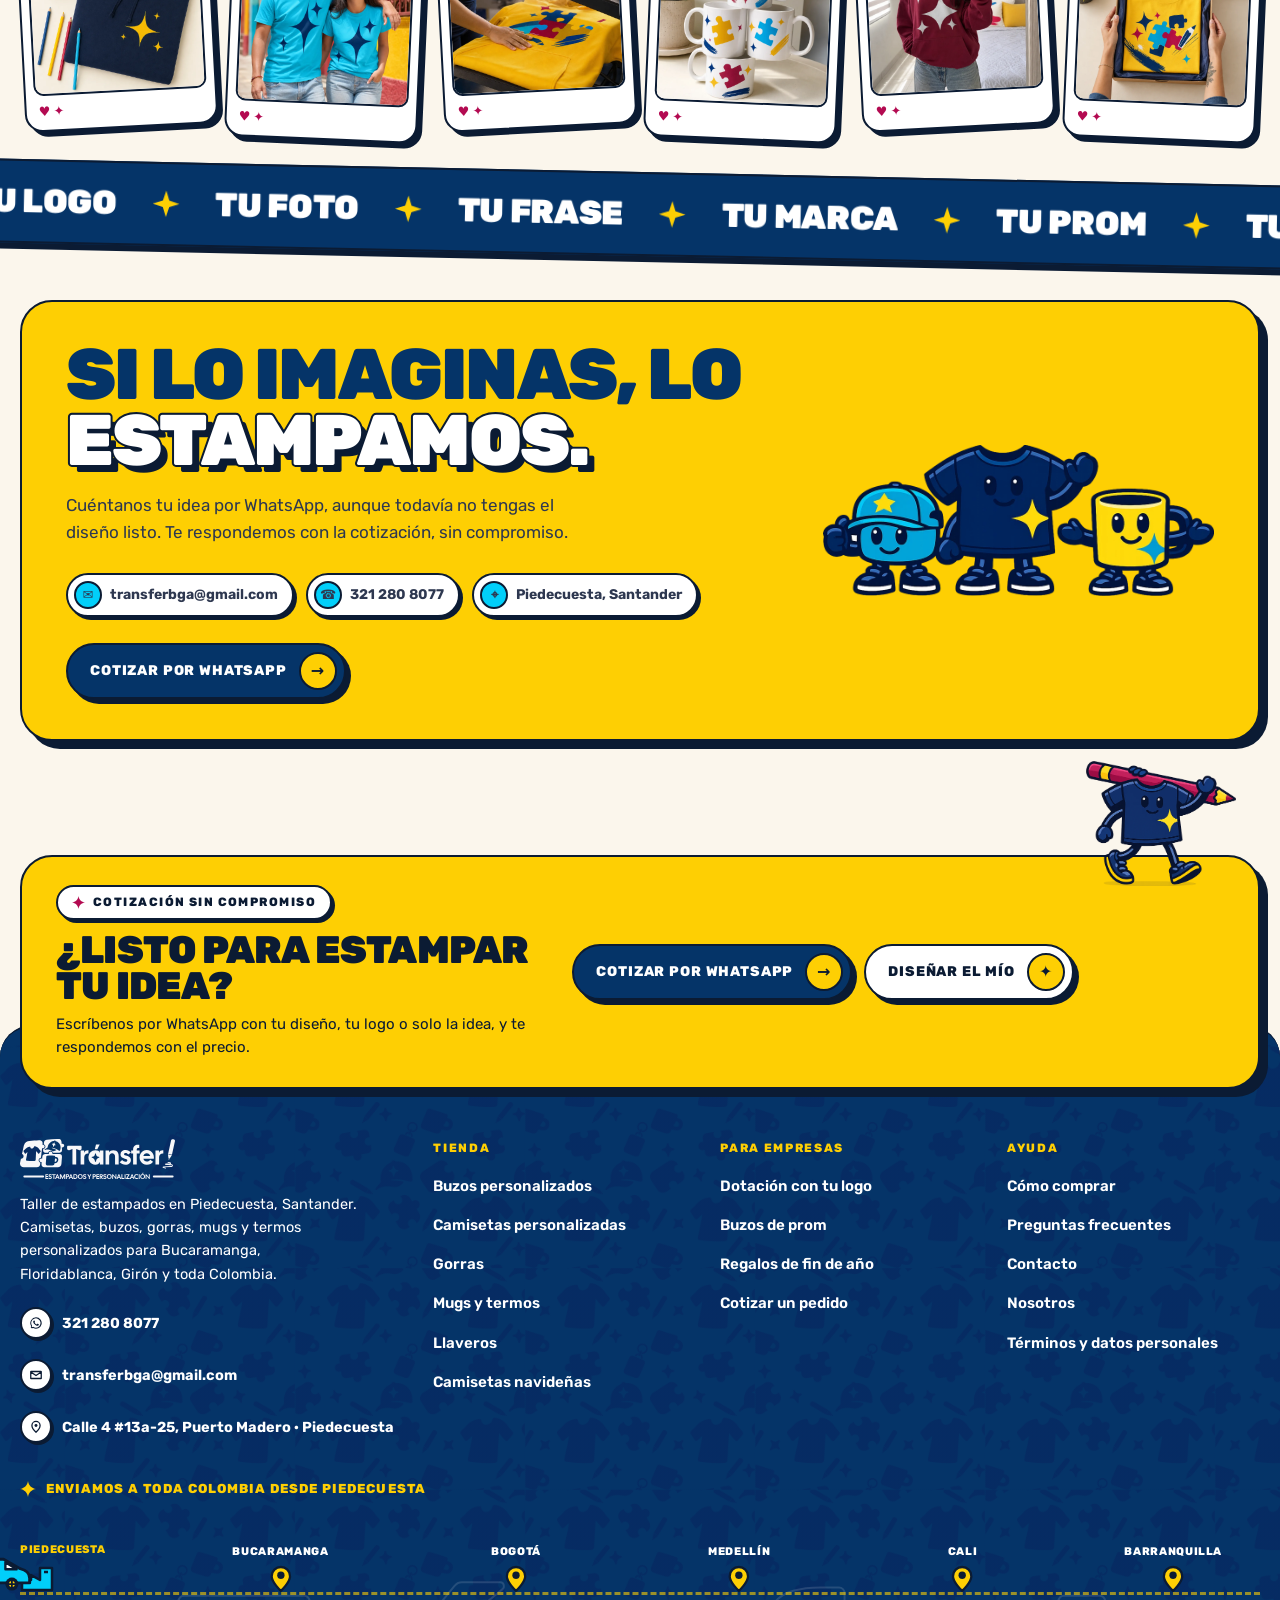
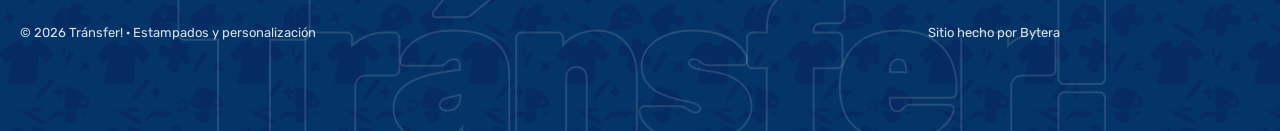
==== commit b5539d7a: "Personalizador: mug y termo de borde a borde, color «Otro» y «Nosotros lo diseñamos por ti» Pedidos " ====
--- a/sitio/index.html
+++ b/sitio/index.html
@@ -17,7 +17,7 @@
 <script type="application/ld+json">{"@context": "https://schema.org", "@type": "FAQPage", "mainEntity": [{"@type": "Question", "name": "¿Puedo pedir una sola pieza?", "acceptedAnswer": {"@type": "Answer", "text": "Sí. Puedes pedir desde una sola camiseta, buzo o mug, y si pides varias, el precio por unidad baja."}}, {"@type": "Question", "name": "¿Cuánto cuesta una camiseta o un buzo personalizado?", "acceptedAnswer": {"@type": "Answer", "text": "Depende del producto, la cantidad y el tamaño del diseño. Agrega lo que quieres al pedido o escríbenos por WhatsApp y te enviamos el precio, sin compromiso."}}, {"@type": "Question", "name": "¿Cuánto se demora mi pedido?", "acceptedAnswer": {"@type": "Answer", "text": "Depende de la cantidad y la temporada. Te damos la fecha exacta al cotizar; en diciembre, pide con tiempo."}}, {"@type": "Question", "name": "¿El estampado se cae al lavar?", "acceptedAnswer": {"@type": "Answer", "text": "No, si se aplica bien y la cuidas: lava la prenda al revés, con agua fría y sin blanqueador, sécala a la sombra y no planches encima del diseño."}}, {"@type": "Question", "name": "¿Hacen envíos a toda Colombia?", "acceptedAnswer": {"@type": "Answer", "text": "Sí, enviamos por transportadora desde nuestro taller en Piedecuesta. Si estás en Bucaramanga, Floridablanca o Girón, pregúntanos por la entrega."}}, {"@type": "Question", "name": "¿Cada prenda puede llevar un nombre distinto?", "acceptedAnswer": {"@type": "Answer", "text": "Sí. Es lo normal en camisetas navideñas, buzos de prom y dotación: nos mandas la lista de nombres y tallas."}}]}</script>
 <link rel="icon" href="../recursos/favicon.svg" type="image/svg+xml">
 <script type="application/ld+json">{"@context": "https://schema.org", "@graph": [{"@type": "Organization", "name": "Tránsfer!", "logo": "../recursos/logo-azul.svg", "email": "transferbga@gmail.com", "telephone": "+57 321 280 8077", "description": "Estampados y personalización en Piedecuesta, Santander."}, {"@type": "WebSite", "name": "Tránsfer! · Estampados y personalización", "inLanguage": "es-CO"}]}</script>
-<link rel="stylesheet" href="assets/sistema.css?v=f7495156">
+<link rel="stylesheet" href="assets/sistema.css?v=e130ffc4">
 <style>
 /* ───── Portada (Nexa "Good Mood" + cinta de Creative South) ───── */
 .heroe{padding:20px 0 30px;overflow:hidden}
@@ -360,7 +360,7 @@
       </div>
     </div>
     <div class="h2-cta">
-      <div class="acciones-cab"><a class="btn" href="personaliza.html" id="ir-h" data-iman>Empezar mi diseño <i>✦</i></a><a class="enlace" href="tienda.html">Ver la tienda <i>→</i></a></div>
+      <div class="acciones-cab"><a class="btn" href="personaliza.html" id="ir-h" data-iman>Empezar mi diseño <i>✦</i></a><a class="enlace" href="tienda.html">Ver la tienda <i>→</i></a><button type="button" class="enlace" data-disenamelo>Nosotros lo diseñamos por ti <i>→</i></button></div>
       <ul class="h2-garantias"><li><svg><use href="#estrella"/></svg>Desde 1 pieza</li><li><svg><use href="#estrella"/></svg>Frente y espalda</li><li><svg><use href="#estrella"/></svg>Envíos a toda Colombia</li></ul>
     </div>
   </div>
@@ -610,8 +610,8 @@
 </section>
 </main>
 
-<script src="assets/sitio.js?v=49a53f01"></script>
-<script src="assets/prendas.js?v=9725cf96"></script>
+<script src="assets/sitio.js?v=8e9aa60a"></script>
+<script src="assets/prendas.js?v=7c893162"></script>
 <script src="assets/heroe.js?v=f981fd53"></script>
 <script>
 // Personalizador corto
--- a/sitio/assets/sistema.css
+++ b/sitio/assets/sistema.css
@@ -425,3 +425,15 @@
   body.cargando{opacity:1}
 }
 [data-contador][hidden]{display:none}
+
+/* ───── Diálogo «Nosotros lo diseñamos por ti» (23 nov 2026) ───── */
+.dlg-dj{margin:auto;border:var(--borde);border-radius:var(--r-panel);padding:24px;width:min(520px,calc(100vw - 28px));max-height:calc(100dvh - 28px);overflow:auto;background:#fff;color:var(--texto);box-shadow:var(--sombra-g)}
+.dlg-dj::backdrop{background:rgba(11,27,51,.6)}
+.dlg-dj form{display:grid;gap:12px;position:relative}
+.dlg-dj h2{color:var(--tinta);padding-right:56px}.dlg-dj p{font-size:15px;line-height:1.5}
+.dlg-dj label{display:grid;gap:6px;font-size:13px;font-weight:800;color:var(--tinta)}
+.dlg-dj input,.dlg-dj select,.dlg-dj textarea{width:100%;border:2px solid var(--tinta);border-radius:12px;padding:10px 12px;font:inherit;font-size:16px;font-weight:500;color:var(--tinta);background:#fff;resize:vertical}
+.dlg-dj .dos-dj{display:grid;grid-template-columns:1fr 1fr;gap:10px;align-items:end}
+.dlg-dj .btn{justify-content:space-between;margin-top:4px}.dlg-dj small{font-size:13px;color:var(--suave)}
+.dlg-dj .cerrar-dj{position:absolute;right:0;top:0;font-size:22px;font-weight:800;z-index:1}
+button.enlace{border:0;background:none;font-family:inherit;cursor:pointer;padding:0;text-align:left}
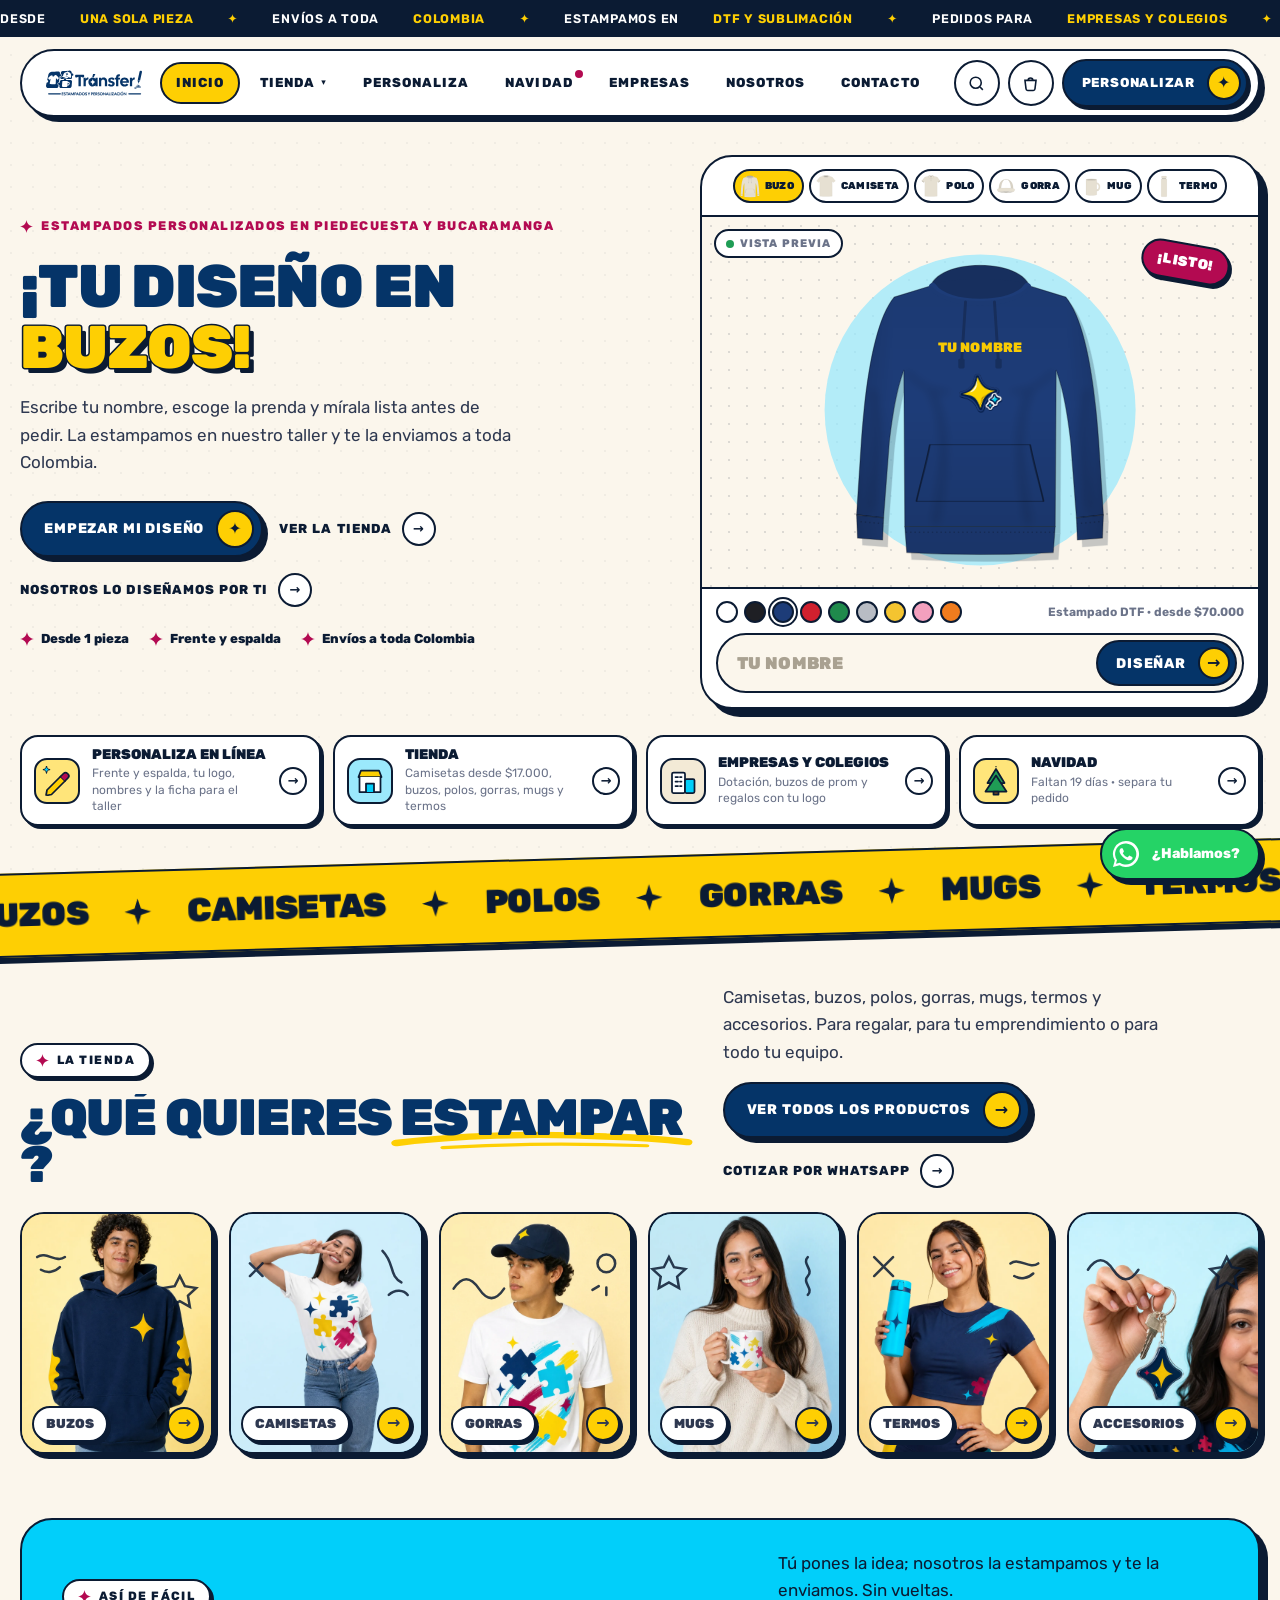
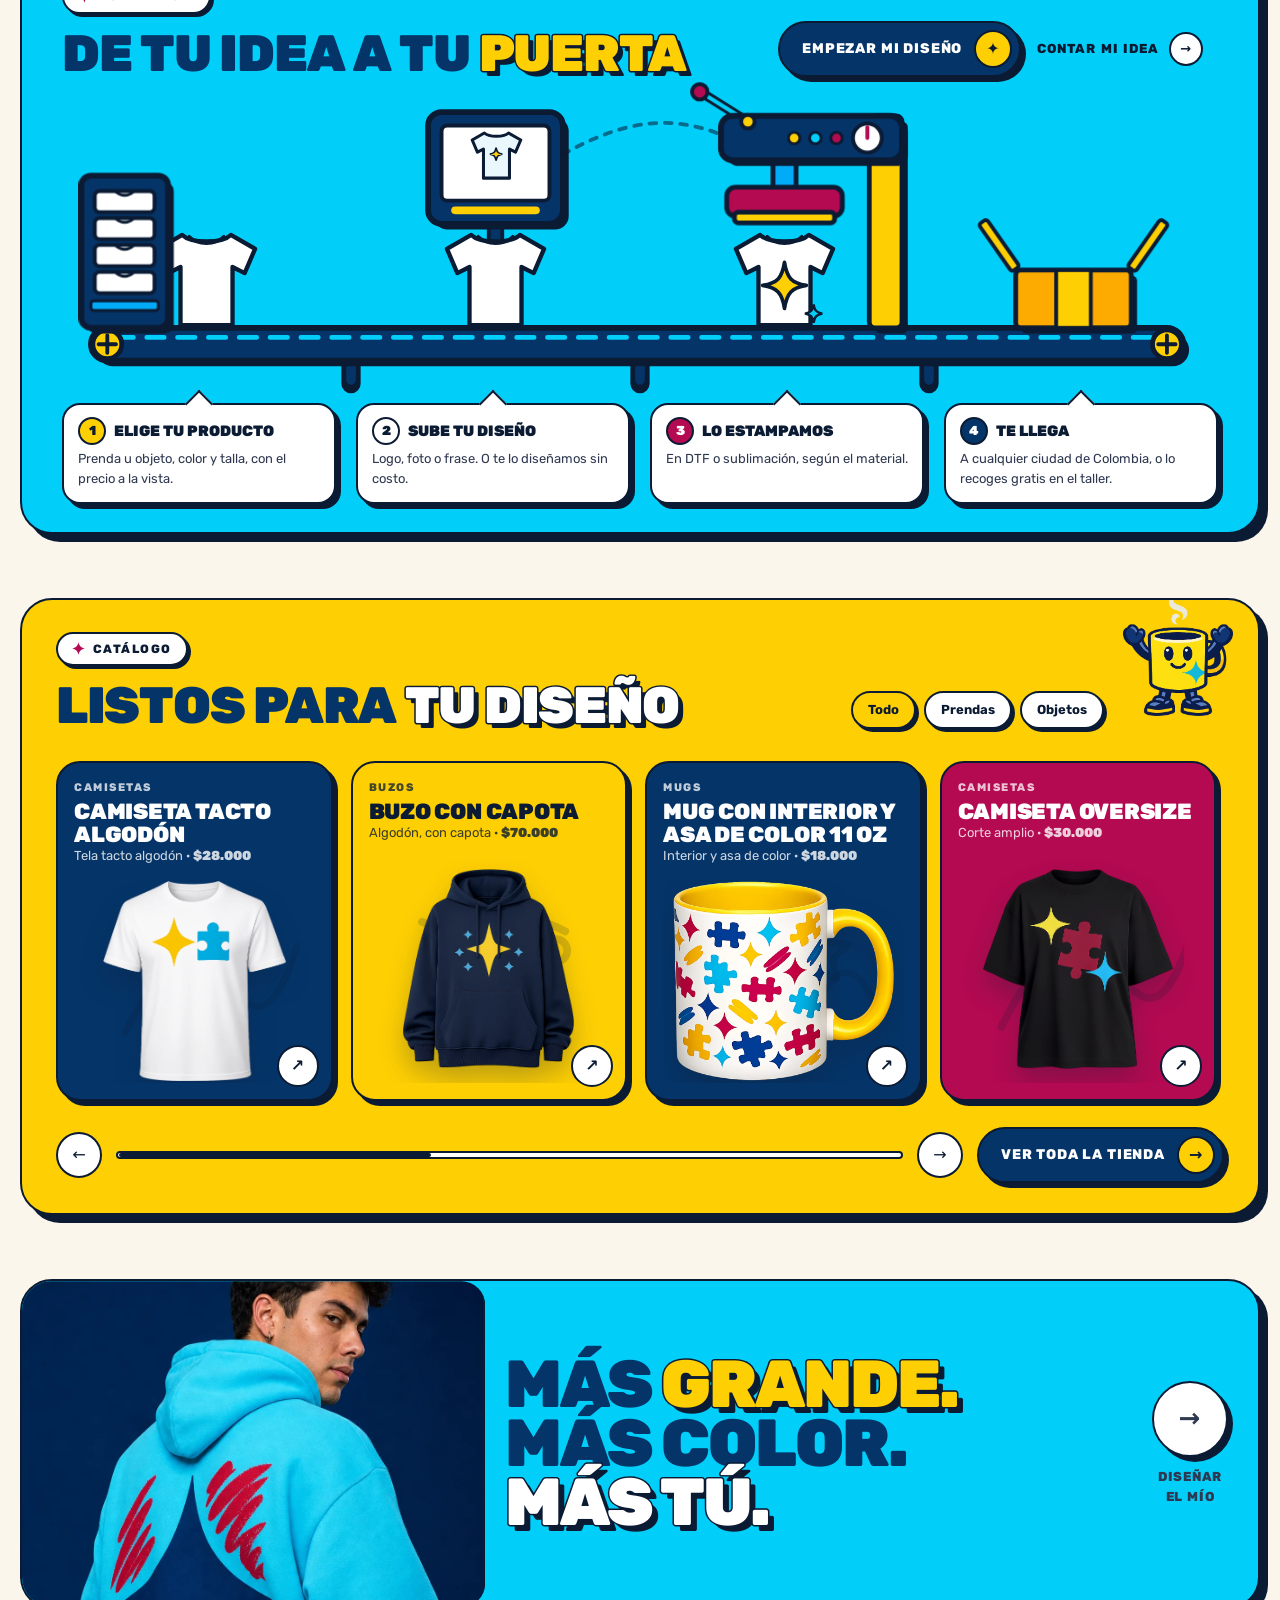
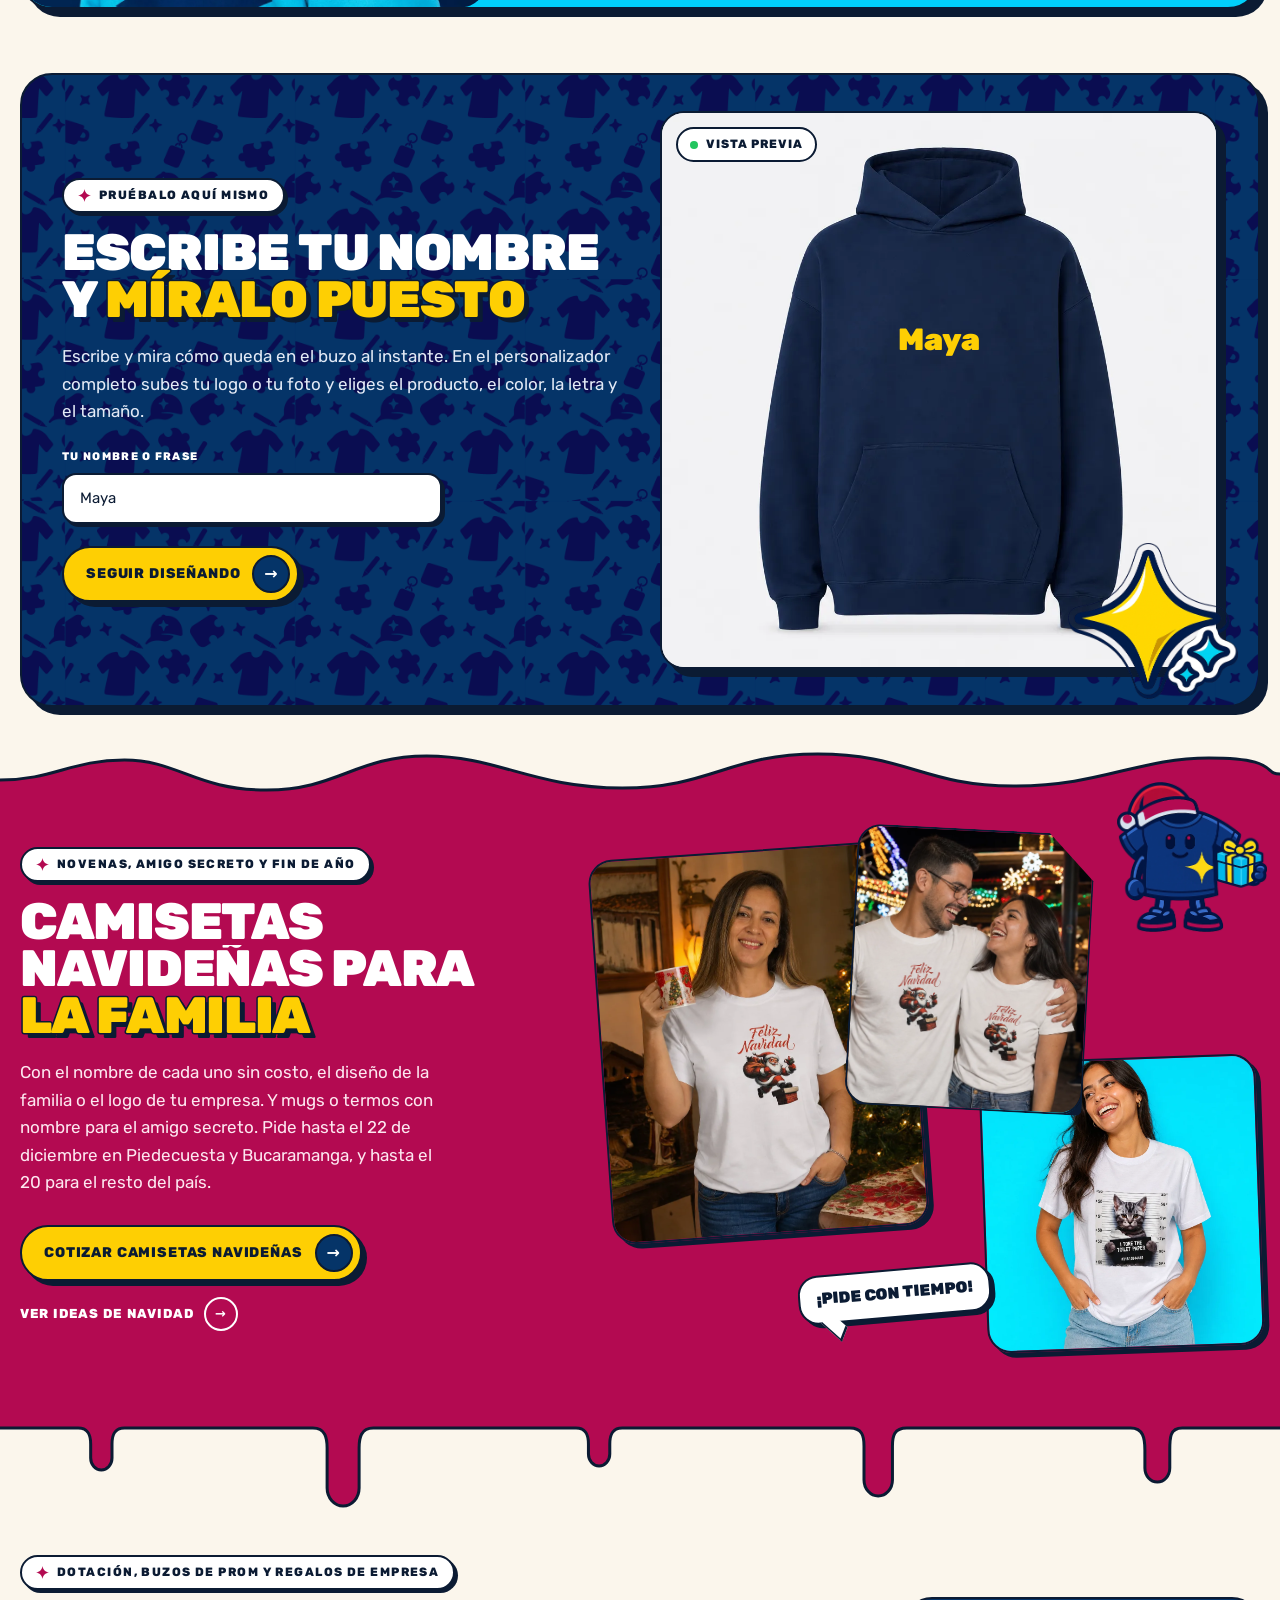
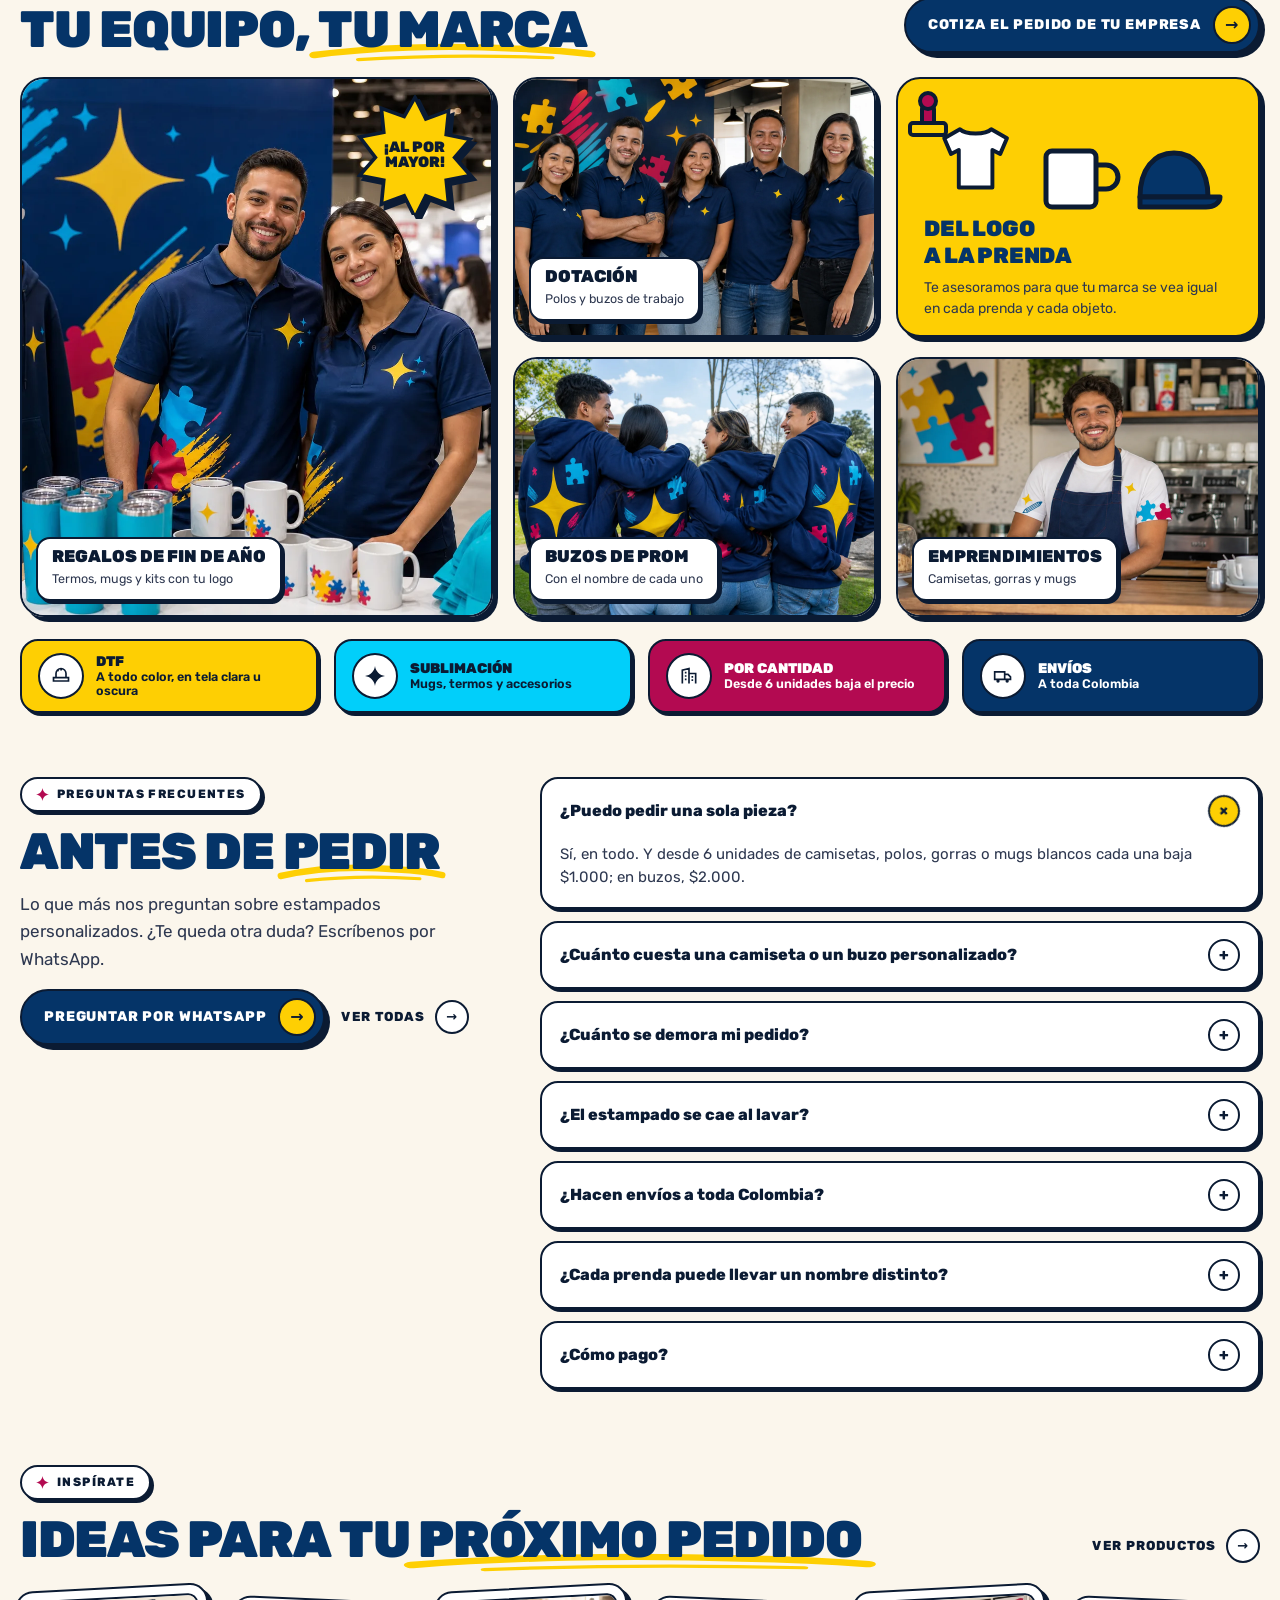
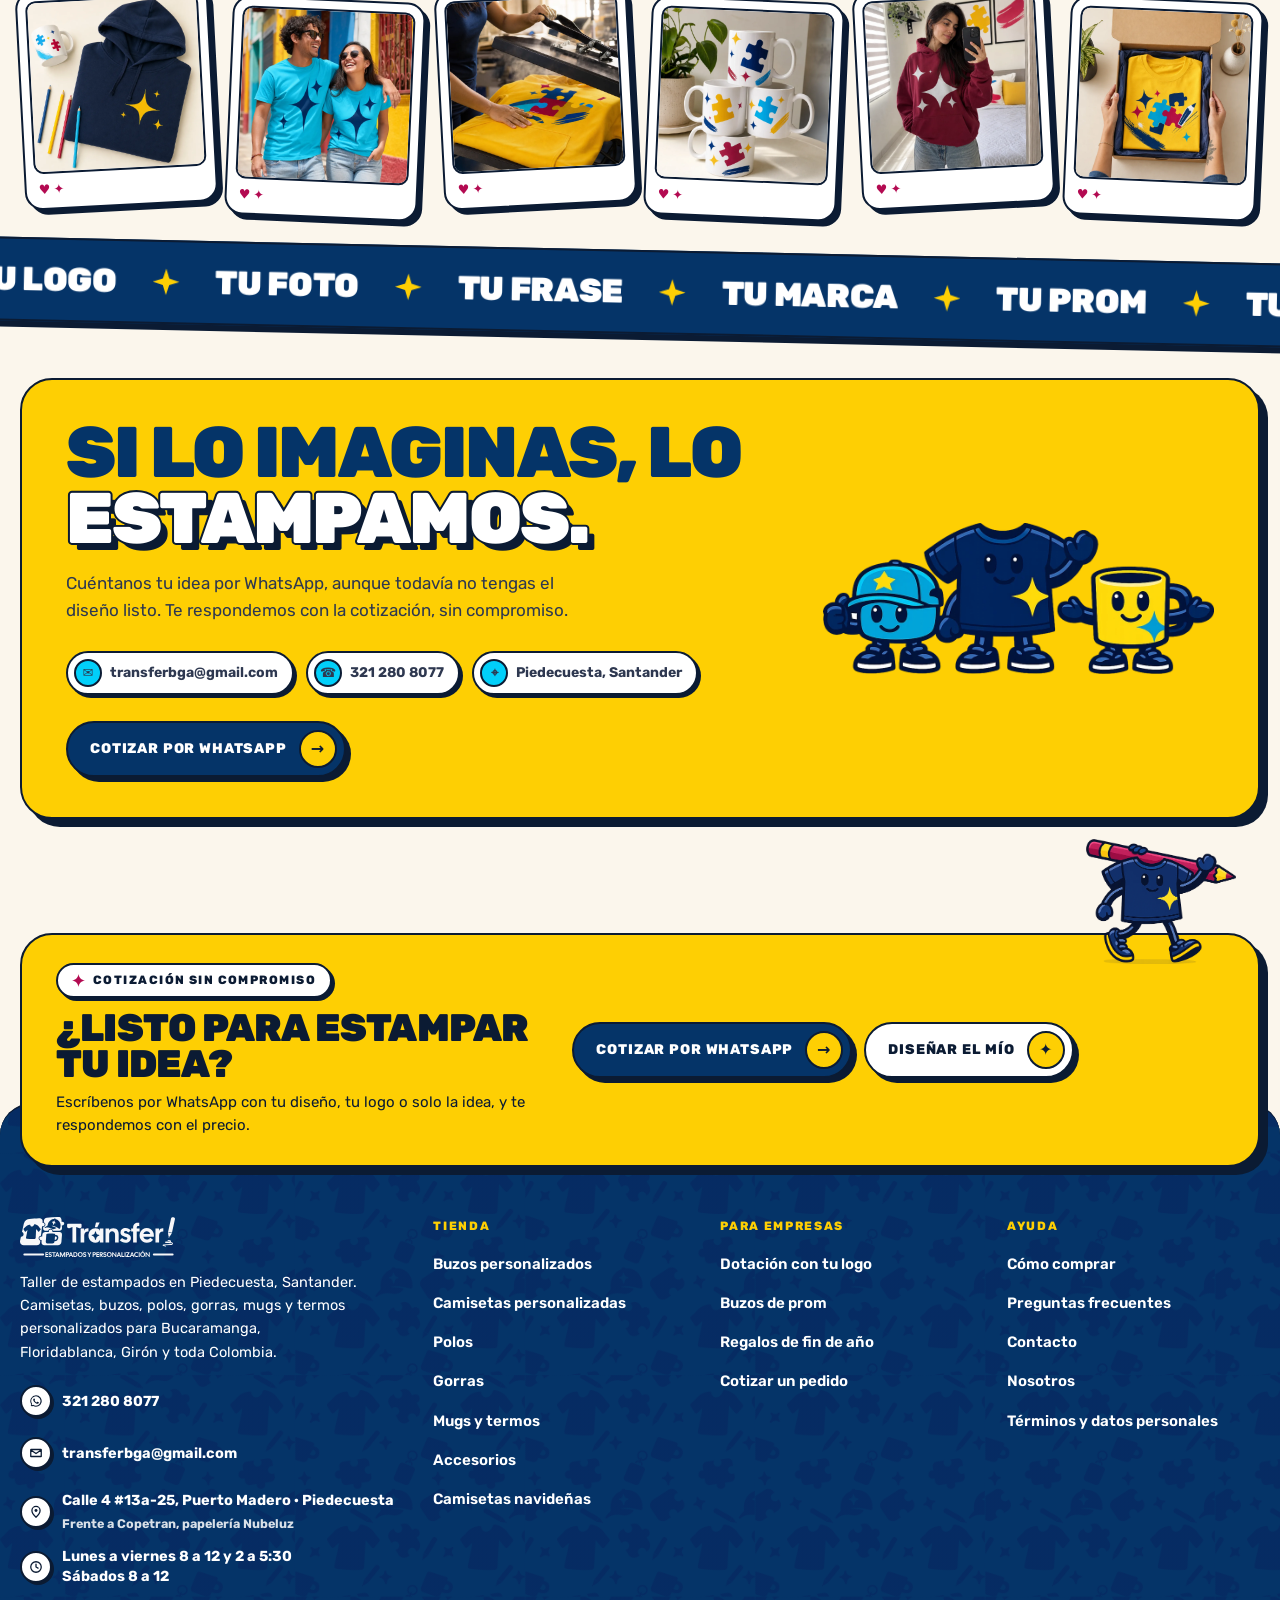
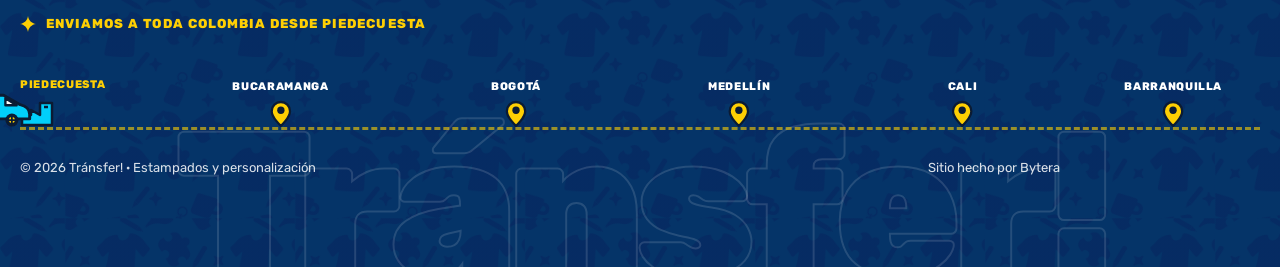
==== commit 281c057c: "Datos reales de la tienda: 18 productos, precios, colores, tallas, pagos y tiempos Qué cambió - Todo" ====
--- a/sitio/index.html
+++ b/sitio/index.html
@@ -13,11 +13,11 @@
 <meta property="og:description" content="Estampamos tu logo, tu foto o tu frase en camisetas, buzos, gorras, mugs y termos. Míralo puesto antes de pedir. Taller en Piedecuesta, envíos a toda Colombia.">
 <meta property="og:image" content="../img/heroe-buzo-azul.webp">
 <meta name="theme-color" content="#053468">
-<script type="application/ld+json">{"@context": "https://schema.org", "@type": "LocalBusiness", "name": "Tránsfer!", "description": "Taller de estampados y personalización en Piedecuesta, Santander: camisetas, buzos, gorras, mugs, termos y llaveros con tu logo, tu foto o tu frase, en DTF y sublimación.", "telephone": "+57 321 280 8077", "email": "transferbga@gmail.com", "address": {"@type": "PostalAddress", "streetAddress": "Calle 4 #13a-25, Puerto Madero", "addressLocality": "Piedecuesta", "addressRegion": "Santander", "addressCountry": "CO"}, "areaServed": ["Piedecuesta", "Bucaramanga", "Floridablanca", "Girón", "Colombia"], "knowsAbout": ["Estampado DTF", "Sublimación", "Camisetas personalizadas", "Buzos personalizados", "Mugs personalizados", "Dotación empresarial", "Buzos de prom"]}</script>
-<script type="application/ld+json">{"@context": "https://schema.org", "@type": "FAQPage", "mainEntity": [{"@type": "Question", "name": "¿Puedo pedir una sola pieza?", "acceptedAnswer": {"@type": "Answer", "text": "Sí. Puedes pedir desde una sola camiseta, buzo o mug, y si pides varias, el precio por unidad baja."}}, {"@type": "Question", "name": "¿Cuánto cuesta una camiseta o un buzo personalizado?", "acceptedAnswer": {"@type": "Answer", "text": "Depende del producto, la cantidad y el tamaño del diseño. Agrega lo que quieres al pedido o escríbenos por WhatsApp y te enviamos el precio, sin compromiso."}}, {"@type": "Question", "name": "¿Cuánto se demora mi pedido?", "acceptedAnswer": {"@type": "Answer", "text": "Depende de la cantidad y la temporada. Te damos la fecha exacta al cotizar; en diciembre, pide con tiempo."}}, {"@type": "Question", "name": "¿El estampado se cae al lavar?", "acceptedAnswer": {"@type": "Answer", "text": "No, si se aplica bien y la cuidas: lava la prenda al revés, con agua fría y sin blanqueador, sécala a la sombra y no planches encima del diseño."}}, {"@type": "Question", "name": "¿Hacen envíos a toda Colombia?", "acceptedAnswer": {"@type": "Answer", "text": "Sí, enviamos por transportadora desde nuestro taller en Piedecuesta. Si estás en Bucaramanga, Floridablanca o Girón, pregúntanos por la entrega."}}, {"@type": "Question", "name": "¿Cada prenda puede llevar un nombre distinto?", "acceptedAnswer": {"@type": "Answer", "text": "Sí. Es lo normal en camisetas navideñas, buzos de prom y dotación: nos mandas la lista de nombres y tallas."}}]}</script>
+<script type="application/ld+json">{"@context": "https://schema.org", "@type": "LocalBusiness", "name": "Tránsfer!", "description": "Taller de estampados y personalización en Piedecuesta, Santander: camisetas, buzos, polos, gorras, mugs, termos y accesorios con tu logo, tu foto o tu frase, en DTF y sublimación.", "telephone": "+57 321 280 8077", "email": "transferbga@gmail.com", "address": {"@type": "PostalAddress", "streetAddress": "Calle 4 #13a-25, Puerto Madero", "addressLocality": "Piedecuesta", "addressRegion": "Santander", "addressCountry": "CO"}, "openingHours": ["Mo-Fr 08:00-12:00", "Mo-Fr 14:00-17:30", "Sa 08:00-12:00"], "priceRange": "$5.000 - $75.000", "areaServed": ["Piedecuesta", "Bucaramanga", "Floridablanca", "Girón", "Colombia"], "knowsAbout": ["Estampado DTF", "Sublimación", "Camisetas personalizadas", "Buzos personalizados", "Mugs personalizados", "Dotación empresarial", "Buzos de prom"]}</script>
+<script type="application/ld+json">{"@context": "https://schema.org", "@type": "FAQPage", "mainEntity": [{"@type": "Question", "name": "¿Puedo pedir una sola pieza?", "acceptedAnswer": {"@type": "Answer", "text": "Sí, en todo. Y desde 6 unidades de camisetas, polos, gorras o mugs blancos cada una baja $1.000; en buzos, $2.000."}}, {"@type": "Question", "name": "¿Cuánto cuesta una camiseta o un buzo personalizado?", "acceptedAnswer": {"@type": "Answer", "text": "Las camisetas van desde $17.000, los buzos desde $70.000, los polos desde $40.000, las gorras en $17.000 y los mugs desde $15.000, con el estampado incluido. En la tienda ves el precio de cada producto."}}, {"@type": "Question", "name": "¿Cuánto se demora mi pedido?", "acceptedAnswer": {"@type": "Answer", "text": "Un pedido pequeño se produce en 1 día hábil y uno de 10 unidades en 2. En diciembre son de 2 a 3 días. Si no tenemos el producto en existencia, lo conseguimos en 3 días. El envío se cuenta aparte."}}, {"@type": "Question", "name": "¿El estampado se cae al lavar?", "acceptedAnswer": {"@type": "Answer", "text": "No, si se aplica bien y la cuidas: lava la prenda al revés, con agua fría y sin blanqueador, sécala a la sombra y no planches encima del diseño."}}, {"@type": "Question", "name": "¿Hacen envíos a toda Colombia?", "acceptedAnswer": {"@type": "Answer", "text": "Sí, por transportadora desde nuestro taller en Piedecuesta. El envío lo pagas tú, según tu ciudad. En Piedecuesta y Bucaramanga también puedes recoger gratis en el taller o pedir mensajero."}}, {"@type": "Question", "name": "¿Cada prenda puede llevar un nombre distinto?", "acceptedAnswer": {"@type": "Answer", "text": "Sí, y no tiene costo. Nos mandas la lista de nombres y tallas."}}, {"@type": "Question", "name": "¿Cómo pago?", "acceptedAnswer": {"@type": "Answer", "text": "En línea con Mercado Pago, por Nequi o Daviplata, o en efectivo en el taller. Con el 50 % empezamos a producir y el resto lo pagas antes del envío o al recoger."}}]}</script>
 <link rel="icon" href="../recursos/favicon.svg" type="image/svg+xml">
 <script type="application/ld+json">{"@context": "https://schema.org", "@graph": [{"@type": "Organization", "name": "Tránsfer!", "logo": "../recursos/logo-azul.svg", "email": "transferbga@gmail.com", "telephone": "+57 321 280 8077", "description": "Estampados y personalización en Piedecuesta, Santander."}, {"@type": "WebSite", "name": "Tránsfer! · Estampados y personalización", "inLanguage": "es-CO"}]}</script>
-<link rel="stylesheet" href="assets/sistema.css?v=e130ffc4">
+<link rel="stylesheet" href="assets/sistema.css?v=8bb46786">
 <style>
 /* ───── Portada (Nexa "Good Mood" + cinta de Creative South) ───── */
 .heroe{padding:20px 0 30px;overflow:hidden}
@@ -269,11 +269,11 @@
 /* La tarjeta del editor */
 .editor-h{background:#fff;border:var(--borde);border-radius:var(--r-panel);box-shadow:var(--sombra-g);overflow:hidden;max-width:560px;margin-left:auto}
 .eh-barra{display:flex;align-items:center;justify-content:center;gap:10px;padding:12px 14px;border-bottom:var(--borde)}
-.v-prods{display:flex;gap:6px;flex-wrap:wrap}
-.v-prods button{display:flex;align-items:center;gap:5px;border:2px solid var(--tinta);border-radius:99px;background:#fff;padding:3px 10px 3px 4px;cursor:pointer;font:inherit;color:var(--tinta);transition:background .2s,transform .2s var(--rebote)}
+.v-prods{display:flex;gap:5px;flex-wrap:wrap}
+.v-prods button{display:flex;align-items:center;gap:3px;border:2px solid var(--tinta);border-radius:99px;background:#fff;padding:3px 8px 3px 3px;cursor:pointer;font:inherit;color:var(--tinta);transition:background .2s,transform .2s var(--rebote)}
 .v-prods button:hover{transform:translateY(-2px)}.v-prods button.on{background:var(--amarillo)}
-.v-prods span{width:26px;height:26px;display:block}.v-prods span svg{width:100%;height:100%;display:block}
-.v-prods b{font-size:11px;font-weight:900;text-transform:uppercase;letter-spacing:.03em}
+.v-prods span{width:24px;height:24px;display:block}.v-prods span svg{width:100%;height:100%;display:block}
+.v-prods b{font-size:10px;font-weight:900;text-transform:uppercase;letter-spacing:.03em}
 .eh-vivo{position:absolute;left:12px;top:12px;z-index:3;background:#fff;border:2px solid var(--tinta);border-radius:99px;padding:4px 10px;display:flex;align-items:center;gap:6px;font-size:11px;font-weight:800;letter-spacing:.1em;text-transform:uppercase;color:var(--suave);white-space:nowrap}
 .eh-vivo i{width:8px;height:8px;border-radius:50%;background:#1F9D55;box-shadow:0 0 0 0 rgba(31,157,85,.5);animation:pulso-v 1.8s infinite}
 @keyframes pulso-v{70%{box-shadow:0 0 0 7px rgba(31,157,85,0)}100%{box-shadow:0 0 0 0 rgba(31,157,85,0)}}
@@ -369,7 +369,7 @@
 <section class="accesos-s" aria-label="Lo más importante">
   <div class="env accesos">
     <a class="acceso t-amarillo" href="personaliza.html"><svg viewBox="0 0 120 112" aria-hidden="true"><path d="M20 92 L74 38 L92 56 L38 110 L16 114 Z" fill="#FECF03" stroke="#0B1B33" stroke-width="7" stroke-linejoin="round" stroke-linecap="round"/><path d="M74 38 L86 26 Q94 18 102 26 L104 28 Q112 36 104 44 L92 56" fill="#B30A51" stroke="#0B1B33" stroke-width="7" stroke-linejoin="round" stroke-linecap="round"/><path d="M60 44 C62 57 66 61 78 63 C66 65 62 69 60 82 C58 69 54 65 42 63 C54 61 58 57 60 44 Z" fill="#01CFFA" stroke="#0B1B33" stroke-width="5" transform="translate(-30 -40) scale(.8)"/></svg><span><b>Personaliza en línea</b><small>Frente y espalda, tu logo, nombres y la ficha para el taller</small></span><i>→</i></a>
-    <a class="acceso t-cian" href="tienda.html"><svg viewBox="0 0 120 112" aria-hidden="true"><path d="M14 40 L24 14 H96 L106 40 Z" fill="#FECF03" stroke="#0B1B33" stroke-width="7" stroke-linejoin="round" stroke-linecap="round"/><path d="M18 40 V100 H102 V40" fill="#fff" stroke="#0B1B33" stroke-width="7" stroke-linejoin="round" stroke-linecap="round"/><path d="M44 100 V66 H76 V100" fill="#01CFFA" stroke="#0B1B33" stroke-width="7" stroke-linejoin="round" stroke-linecap="round"/></svg><span><b>Tienda</b><small>Buzos, camisetas, gorras, mugs, termos y llaveros</small></span><i>→</i></a>
+    <a class="acceso t-cian" href="tienda.html"><svg viewBox="0 0 120 112" aria-hidden="true"><path d="M14 40 L24 14 H96 L106 40 Z" fill="#FECF03" stroke="#0B1B33" stroke-width="7" stroke-linejoin="round" stroke-linecap="round"/><path d="M18 40 V100 H102 V40" fill="#fff" stroke="#0B1B33" stroke-width="7" stroke-linejoin="round" stroke-linecap="round"/><path d="M44 100 V66 H76 V100" fill="#01CFFA" stroke="#0B1B33" stroke-width="7" stroke-linejoin="round" stroke-linecap="round"/></svg><span><b>Tienda</b><small>Camisetas desde $17.000, buzos, polos, gorras, mugs y termos</small></span><i>→</i></a>
     <a class="acceso a-azul" href="empresas.html"><svg viewBox="0 0 120 112" aria-hidden="true"><rect x="16" y="22" width="52" height="82" rx="6" fill="#fff" stroke="#0B1B33" stroke-width="7" stroke-linejoin="round" stroke-linecap="round"/><rect x="68" y="48" width="38" height="56" rx="6" fill="#01CFFA" stroke="#0B1B33" stroke-width="7" stroke-linejoin="round" stroke-linecap="round"/><path d="M30 40h10M48 40h6M30 58h10M48 58h6M30 76h10M48 76h6" stroke="#0B1B33" stroke-width="7" stroke-linejoin="round" stroke-linecap="round"/></svg><span><b>Empresas y colegios</b><small>Dotación, buzos de prom y regalos con tu logo</small></span><i>→</i></a>
     <a class="acceso a-vino" href="navidad.html"><svg viewBox="0 0 120 112" aria-hidden="true"><path d="M60 8 L94 64 H26 Z" fill="#1F9D55" stroke="#0B1B33" stroke-width="7" stroke-linejoin="round" stroke-linecap="round"/><path d="M60 34 L102 98 H18 Z" fill="#1F9D55" stroke="#0B1B33" stroke-width="7" stroke-linejoin="round" stroke-linecap="round"/><rect x="50" y="98" width="20" height="12" fill="#7a4b26" stroke="#0B1B33" stroke-width="7" stroke-linejoin="round" stroke-linecap="round"/><path d="M60 44 C62 57 66 61 78 63 C66 65 62 69 60 82 C58 69 54 65 42 63 C54 61 58 57 60 44 Z" fill="#FECF03" stroke="#0B1B33" stroke-width="5" transform="translate(30 -40) scale(.5)"/></svg><span><b>Navidad</b><small data-dias-h>Camisetas para la familia y regalos</small></span><i>→</i></a>
   </div>
@@ -377,8 +377,8 @@
 
 
 <div class="franja"><div class="pista">
-  <span>Buzos</span><span>Camisetas</span><span>Gorras</span><span>Mugs</span><span>Termos</span><span>Llaveros</span><span>Dotación</span>
-  <span>Buzos</span><span>Camisetas</span><span>Gorras</span><span>Mugs</span><span>Termos</span><span>Llaveros</span><span>Dotación</span>
+  <span>Buzos</span><span>Camisetas</span><span>Polos</span><span>Gorras</span><span>Mugs</span><span>Termos</span><span>Accesorios</span>
+  <span>Buzos</span><span>Camisetas</span><span>Polos</span><span>Gorras</span><span>Mugs</span><span>Termos</span><span>Accesorios</span>
 </div></div>
 
 <!-- 2 · CATEGORÍAS -->
@@ -386,7 +386,7 @@
   <div class="env">
     <div class="cab-seccion">
       <div><span class="etiqueta" data-revela><svg><use href="#estrella"/></svg>La tienda</span><h2 class="h2" data-palabras>¿Qué quieres <span class="trazo">estampar</span>?</h2></div>
-      <div data-revela><p class="lead">Camisetas, buzos y hoodies, gorras, mugs, termos y llaveros. Para regalar, para tu emprendimiento o para todo tu equipo.</p><div class="acciones-cab"><a class="btn" href="tienda.html" data-iman>Ver todos los productos <i>→</i></a><a class="enlace" href="https://wa.me/573212808077?text=Hola%20Tr%C3%A1nsfer!%2C%20quiero%20cotizar">Cotizar por WhatsApp <i>→</i></a></div></div>
+      <div data-revela><p class="lead">Camisetas, buzos, polos, gorras, mugs, termos y accesorios. Para regalar, para tu emprendimiento o para todo tu equipo.</p><div class="acciones-cab"><a class="btn" href="tienda.html" data-iman>Ver todos los productos <i>→</i></a><a class="enlace" href="https://wa.me/573212808077?text=Hola%20Tr%C3%A1nsfer!%2C%20quiero%20cotizar">Cotizar por WhatsApp <i>→</i></a></div></div>
     </div>
     <div class="cats" data-escalona>
       <a class="cat" href="tienda.html#Buzos" style="background:var(--amarillo-s)"><img src="../img/c-buzos.webp" alt="Buzos personalizados con estampado"><span class="garabato"><svg viewBox="0 0 300 320" fill="none" stroke="currentColor" stroke-width="4" stroke-linecap="round"><path d="M24 40c14-10 30 10 44 0M30 60c10 6 22 4 30-4"/><path d="M250 70l8 16 18 3-13 12 3 18-16-9-16 9 3-18-13-12 18-3z"/></svg></span><span class="pie-cat"><b>Buzos</b><i>→</i></span></a>
@@ -394,7 +394,7 @@
       <a class="cat" href="tienda.html#Gorras" style="background:var(--amarillo-s)"><img src="../img/c-gorras.webp" alt="Gorras personalizadas con logo" style="object-position:center 0"><span class="garabato"><svg viewBox="0 0 300 320" fill="none" stroke="currentColor" stroke-width="4" stroke-linecap="round"><path d="M20 90q20-30 40 0t40 0"/><circle cx="262" cy="50" r="14"/><path d="M240 92l10-6M262 100v-12"/></svg></span><span class="pie-cat"><b>Gorras</b><i>→</i></span></a>
       <a class="cat" href="tienda.html#Mugs" style="background:var(--cian-s)"><img src="../img/c-mugs.webp" alt="Mugs personalizados sublimados"><span class="garabato"><svg viewBox="0 0 300 320" fill="none" stroke="currentColor" stroke-width="4" stroke-linecap="round"><path d="M250 40c-10 10 10 20 0 30s10 20 0 30"/><path d="M30 40l8 16 18 3-13 12 3 18-16-9-16 9 3-18-13-12 18-3z"/></svg></span><span class="pie-cat"><b>Mugs</b><i>→</i></span></a>
       <a class="cat" href="tienda.html#Termos" style="background:var(--amarillo-s)"><img src="../img/c-termos.webp" alt="Termos personalizados"><span class="garabato"><svg viewBox="0 0 300 320" fill="none" stroke="currentColor" stroke-width="4" stroke-linecap="round"><path d="M24 40l30 30M54 40 24 70"/><path d="M240 50c14-10 30 10 44 0M246 70c10 6 22 4 30-4"/></svg></span><span class="pie-cat"><b>Termos</b><i>→</i></span></a>
-      <a class="cat" href="tienda.html#Llaveros" style="background:var(--cian-s)"><img src="../img/c-llaveros.webp" alt="Llaveros personalizados"><span class="garabato"><svg viewBox="0 0 300 320" fill="none" stroke="currentColor" stroke-width="4" stroke-linecap="round"><path d="M30 60q20-30 40 0t40 0"/><path d="M250 40l8 16 18 3-13 12 3 18-16-9-16 9 3-18-13-12 18-3z"/></svg></span><span class="pie-cat"><b>Llaveros</b><i>→</i></span></a>
+      <a class="cat" href="tienda.html#Accesorios" style="background:var(--cian-s)"><img src="../img/c-llaveros.webp" alt="Llaveros, portavasos, lapiceros y otros accesorios personalizados"><span class="garabato"><svg viewBox="0 0 300 320" fill="none" stroke="currentColor" stroke-width="4" stroke-linecap="round"><path d="M30 60q20-30 40 0t40 0"/><path d="M250 40l8 16 18 3-13 12 3 18-16-9-16 9 3-18-13-12 18-3z"/></svg></span><span class="pie-cat"><b>Accesorios</b><i>→</i></span></a>
     </div>
   </div>
 </section>
@@ -458,10 +458,10 @@
           </svg>
         </div>
         <div class="pasos-linea">
-          <div class="llamado" data-revela style="--d:1"><b><em style="background:#FECF03;color:#0B1B33">1</em>Elige tu producto</b><p>Prenda u objeto, color y talla.</p></div>
-          <div class="llamado" data-revela style="--d:2"><b><em style="background:#fff;color:#0B1B33">2</em>Sube tu diseño</b><p>Logo, foto o frase. Lo ves puesto antes de pedir.</p></div>
+          <div class="llamado" data-revela style="--d:1"><b><em style="background:#FECF03;color:#0B1B33">1</em>Elige tu producto</b><p>Prenda u objeto, color y talla, con el precio a la vista.</p></div>
+          <div class="llamado" data-revela style="--d:2"><b><em style="background:#fff;color:#0B1B33">2</em>Sube tu diseño</b><p>Logo, foto o frase. O te lo diseñamos sin costo.</p></div>
           <div class="llamado" data-revela style="--d:3"><b><em style="background:#B30A51;color:#fff">3</em>Lo estampamos</b><p>En DTF o sublimación, según el material.</p></div>
-          <div class="llamado" data-revela style="--d:4"><b><em style="background:#053468;color:#fff">4</em>Te llega</b><p>A tu casa u oficina, en cualquier ciudad de Colombia.</p></div>
+          <div class="llamado" data-revela style="--d:4"><b><em style="background:#053468;color:#fff">4</em>Te llega</b><p>A cualquier ciudad de Colombia, o lo recoges gratis en el taller.</p></div>
         </div>
       </div>
     </div>
@@ -477,7 +477,7 @@
         <div><span class="etiqueta"><svg><use href="#estrella"/></svg>Catálogo</span><h2 class="h2" data-palabras>Listos para <span class="pegada blanca">tu diseño</span></h2></div>
         <div class="pastillas" data-grupo style="margin-right:120px;flex-wrap:nowrap"><button class="on">Todo</button><button>Prendas</button><button>Objetos</button></div>
       </div>
-      <div class="carrusel" id="carrusel" data-catalogo="buzo-estrella,camiseta-negra,buzo-espalda,gorra,mug,buzo-amarillo,termo,llavero"></div>
+      <div class="carrusel" id="carrusel" data-catalogo="camiseta-algodon,buzo,mug-color,camiseta-oversize,gorra-trucker,polo,tomatodo,mug-magico,llavero,rompecabezas"></div>
       <div class="control-car"><button class="redondo" data-car="-1" aria-label="Anterior">←</button><span class="barra"><i id="barra-car"></i></span><button class="redondo" data-car="1" aria-label="Siguiente">→</button><a class="btn" href="tienda.html">Ver toda la tienda <i>→</i></a></div>
     </div>
   </div>
@@ -487,7 +487,7 @@
 <section class="seccion" style="padding-top:20px">
   <div class="env">
     <div class="panel banner" data-revela>
-      <div class="foto destapa"><img src="../img/heroe-buzo-espalda.webp" alt="Buzo cian con estampado grande en la espalda"></div>
+      <div class="foto destapa"><img src="../img/heroe-buzo-espalda.webp" alt="Buzo azul con estampado grande en la espalda"></div>
       <p class="grande">Más <span>grande.</span><br>Más color.<br><em>Más tú.</em></p>
       <div class="lado"><a href="personaliza.html" aria-label="Diseñar el mío">→</a>Diseñar<br>el mío</div>
     </div>
@@ -522,7 +522,7 @@
       <div>
         <span class="etiqueta" data-revela><svg><use href="#estrella"/></svg>Novenas, amigo secreto y fin de año</span>
         <h2 class="h2" style="margin-top:16px" data-palabras>Camisetas navideñas para <span class="pegada">la familia</span></h2>
-        <p class="lead" data-revela>Con el nombre de cada uno, el diseño de la familia o el logo de tu empresa. Y mugs o termos con nombre para el amigo secreto. Diciembre se llena rápido: separa tu pedido con tiempo.</p>
+        <p class="lead" data-revela>Con el nombre de cada uno sin costo, el diseño de la familia o el logo de tu empresa. Y mugs o termos con nombre para el amigo secreto. Pide hasta el 22 de diciembre en Piedecuesta y Bucaramanga, y hasta el 20 para el resto del país.</p>
         <div class="acciones-cab" data-revela><a class="btn amarillo" href="https://wa.me/573212808077?text=Hola%20Tr%C3%A1nsfer!%2C%20quiero%20camisetas%20navide%C3%B1as" data-iman>Cotizar camisetas navideñas <i>→</i></a><a class="enlace claro" href="navidad.html" style="color:#fff">Ver ideas de Navidad <i>→</i></a></div>
       </div>
       <div class="collage-n">
@@ -549,12 +549,12 @@
       <a class="caja foto" href="empresas.html"><img src="../img/empresas-dotacion.webp" alt="Dotación empresarial: polos con el logo de la empresa"><span class="rotulo"><b>Dotación</b><small>Polos y buzos de trabajo</small></span></a>
       <div class="caja texto t-amarillo"><svg class="sellador" viewBox="0 0 300 112" aria-hidden="true"><g transform="translate(14 22) scale(.56)"><path d="M32 4 L4 20 L16 48 L30 41 L30 108 L90 108 L90 41 L104 48 L116 20 L88 4 C78 14 42 14 32 4 Z" fill="#fff" stroke="#0B1B33" stroke-width="7" stroke-linejoin="round"/></g><path d="M166 60h12a12 12 0 0 1 0 24h-12" fill="none" stroke="#0B1B33" stroke-width="5"/><rect x="118" y="46" width="50" height="56" rx="6" fill="#fff" stroke="#0B1B33" stroke-width="5"/><path d="M212 92c0-28 14-44 34-44s34 16 34 44z" fill="#053468" stroke="#0B1B33" stroke-width="5" stroke-linejoin="round"/><path d="M262 92h30c0 6-6 10-14 10h-66v-10z" fill="#053468" stroke="#0B1B33" stroke-width="5" stroke-linejoin="round"/><path class="logo-e e1" d="M60 44 C62 57 66 61 78 63 C66 65 62 69 60 82 C58 69 54 65 42 63 C54 61 58 57 60 44 Z" fill="#FECF03" stroke="#0B1B33" stroke-width="12.5" transform="translate(32 32) scale(0.48)"/><path class="logo-e e2" d="M60 44 C62 57 66 61 78 63 C66 65 62 69 60 82 C58 69 54 65 42 63 C54 61 58 57 60 44 Z" fill="#FECF03" stroke="#0B1B33" stroke-width="15.8" transform="translate(125 44) scale(0.38)"/><path class="logo-e e3" d="M60 44 C62 57 66 61 78 63 C66 65 62 69 60 82 C58 69 54 65 42 63 C54 61 58 57 60 44 Z" fill="#FECF03" stroke="#0B1B33" stroke-width="18.8" transform="translate(229 37) scale(0.32)"/><g class="sello"><rect x="-6" y="0" width="12" height="20" rx="4" fill="#B30A51" stroke="#0B1B33" stroke-width="4"/><circle cx="0" cy="-4" r="8" fill="#B30A51" stroke="#0B1B33" stroke-width="4"/><rect x="-18" y="18" width="36" height="12" rx="3" fill="#FECF03" stroke="#0B1B33" stroke-width="4"/></g></svg><div><b class="h3">Del logo<br>a la prenda</b><p style="font-size:14px;margin-top:6px">Te asesoramos para que tu marca se vea igual en cada prenda y cada objeto.</p></div></div>
       <a class="caja foto" href="empresas.html"><img src="../img/colegios-promocion.webp" alt="Buzos de prom personalizados para una promoción de colegio" style="object-position:center 35%"><span class="rotulo"><b>Buzos de prom</b><small>Con el nombre de cada uno</small></span></a>
-      <a class="caja foto" href="empresas.html"><img src="../img/emp-emprendimientos.webp" alt="Delantal y camiseta con la marca de un emprendimiento"><span class="rotulo"><b>Emprendimientos</b><small>Delantales, camisetas y mugs</small></span></a>
+      <a class="caja foto" href="empresas.html"><img src="../img/emp-emprendimientos.webp" alt="Emprendimiento con su marca en las prendas"><span class="rotulo"><b>Emprendimientos</b><small>Camisetas, gorras y mugs</small></span></a>
     </div>
     <div class="pastillas-b" data-escalona>
       <div class="t-amarillo"><span class="ico" style="background:#fff"><svg><use href="#i-calor"/></svg></span><span>DTF<small>A todo color, en tela clara u oscura</small></span></div>
-      <div class="t-cian"><span class="ico" style="background:#fff"><svg><use href="#estrella"/></svg></span><span>Sublimación<small>Mugs, termos y llaveros</small></span></div>
-      <div class="t-vino"><span class="ico" style="background:#fff"><svg><use href="#i-empresa"/></svg></span><span>Por cantidad<small>Entre más pides, mejor precio</small></span></div>
+      <div class="t-cian"><span class="ico" style="background:#fff"><svg><use href="#estrella"/></svg></span><span>Sublimación<small>Mugs, termos y accesorios</small></span></div>
+      <div class="t-vino"><span class="ico" style="background:#fff"><svg><use href="#i-empresa"/></svg></span><span>Por cantidad<small>Desde 6 unidades baja el precio</small></span></div>
       <div class="t-azul"><span class="ico" style="background:#fff"><svg><use href="#i-envio"/></svg></span><span>Envíos<small>A toda Colombia</small></span></div>
     </div>
   </div>
@@ -565,12 +565,13 @@
   <div class="env preguntas">
     <div><span class="etiqueta" data-revela><svg><use href="#estrella"/></svg>Preguntas frecuentes</span><h2 class="h2" style="margin-top:16px" data-palabras>Antes de <span class="trazo">pedir</span></h2><p class="lead" data-revela style="margin-top:16px">Lo que más nos preguntan sobre estampados personalizados. ¿Te queda otra duda? Escríbenos por WhatsApp.</p><div class="acciones-cab" data-revela><a class="btn" href="https://wa.me/573212808077?text=Hola%20Tr%C3%A1nsfer!%2C%20tengo%20una%20pregunta" data-iman>Preguntar por WhatsApp <i>→</i></a><a class="enlace" href="faq.html">Ver todas <i>→</i></a></div></div>
     <div class="acordeon" data-escalona>
-      <details open><summary>¿Puedo pedir una sola pieza?<i>+</i></summary><div class="resp">Sí. Puedes pedir desde una sola camiseta, buzo o mug, y si pides varias, el precio por unidad baja.</div></details>
-      <details><summary>¿Cuánto cuesta una camiseta o un buzo personalizado?<i>+</i></summary><div class="resp">Depende del producto, la cantidad y el tamaño del diseño. Agrega lo que quieres al pedido o escríbenos por WhatsApp y te enviamos el precio, sin compromiso.</div></details>
-      <details><summary>¿Cuánto se demora mi pedido?<i>+</i></summary><div class="resp">Depende de la cantidad y la temporada. Te damos la fecha exacta al cotizar; en diciembre, pide con tiempo.</div></details>
+      <details open><summary>¿Puedo pedir una sola pieza?<i>+</i></summary><div class="resp">Sí, en todo. Y desde 6 unidades de camisetas, polos, gorras o mugs blancos cada una baja $1.000; en buzos, $2.000.</div></details>
+      <details><summary>¿Cuánto cuesta una camiseta o un buzo personalizado?<i>+</i></summary><div class="resp">Las camisetas van desde $17.000, los buzos desde $70.000, los polos desde $40.000, las gorras en $17.000 y los mugs desde $15.000, con el estampado incluido. En la <a href="tienda.html">tienda</a> ves el precio de cada producto.</div></details>
+      <details><summary>¿Cuánto se demora mi pedido?<i>+</i></summary><div class="resp">Un pedido pequeño se produce en 1 día hábil y uno de 10 unidades en 2. En diciembre son de 2 a 3 días. Si no tenemos el producto en existencia, lo conseguimos en 3 días. El envío se cuenta aparte.</div></details>
       <details><summary>¿El estampado se cae al lavar?<i>+</i></summary><div class="resp">No, si se aplica bien y la cuidas: lava la prenda al revés, con agua fría y sin blanqueador, sécala a la sombra y no planches encima del diseño.</div></details>
-      <details><summary>¿Hacen envíos a toda Colombia?<i>+</i></summary><div class="resp">Sí, enviamos por transportadora desde nuestro taller en Piedecuesta. Si estás en Bucaramanga, Floridablanca o Girón, pregúntanos por la entrega.</div></details>
-      <details><summary>¿Cada prenda puede llevar un nombre distinto?<i>+</i></summary><div class="resp">Sí. Es lo normal en camisetas navideñas, buzos de prom y dotación: nos mandas la lista de nombres y tallas.</div></details>
+      <details><summary>¿Hacen envíos a toda Colombia?<i>+</i></summary><div class="resp">Sí, por transportadora desde nuestro taller en Piedecuesta. El envío lo pagas tú, según tu ciudad. En Piedecuesta y Bucaramanga también puedes recoger gratis en el taller o pedir mensajero.</div></details>
+      <details><summary>¿Cada prenda puede llevar un nombre distinto?<i>+</i></summary><div class="resp">Sí, y no tiene costo. Nos mandas la lista de nombres y tallas.</div></details>
+      <details><summary>¿Cómo pago?<i>+</i></summary><div class="resp">En línea con Mercado Pago, por Nequi o Daviplata, o en efectivo en el taller. Con el 50 % empezamos a producir y el resto lo pagas antes del envío o al recoger.</div></details>
     </div>
   </div>
 </section>
@@ -610,9 +611,10 @@
 </section>
 </main>
 
-<script src="assets/sitio.js?v=8e9aa60a"></script>
-<script src="assets/prendas.js?v=7c893162"></script>
-<script src="assets/heroe.js?v=f981fd53"></script>
+<script src="assets/datos.js?v=9a51c860"></script>
+<script src="assets/sitio.js?v=87475572"></script>
+<script src="assets/prendas.js?v=4a0e341f"></script>
+<script src="assets/heroe.js?v=75115f02"></script>
 <script>
 // Personalizador corto
 const t = document.getElementById('txt'), v = document.getElementById('vivo');
@@ -625,7 +627,7 @@
 car.addEventListener('scroll', avance, {passive:true}); avance();
 document.querySelectorAll('[data-car]').forEach(b => b.addEventListener('click', () => car.scrollBy({left: car.clientWidth / 2 * +b.dataset.car, behavior:'smooth'})));
 // Filtro Todo / Prendas / Objetos
-const PRENDAS = ['Buzos', 'Camisetas', 'Gorras'];
+const PRENDAS = ['Buzos', 'Camisetas', 'Polos', 'Gorras'];
 document.querySelectorAll('.pedido [data-grupo] button').forEach(b => b.addEventListener('click', () => {
   const f = b.textContent.trim();
   car.querySelectorAll('.tarjeta').forEach(t => {
--- a/sitio/assets/sistema.css
+++ b/sitio/assets/sistema.css
@@ -230,7 +230,7 @@
 .carrito .item small{color:var(--suave);font-size:12.5px;display:block}
 .carrito .item .quitar{margin-left:auto;width:30px;height:30px;border-radius:50%;border:2px solid var(--tinta);font-weight:800}
 .carrito .nota{margin-top:auto;background:var(--amarillo);border:var(--borde);border-radius:var(--r-tarjeta);padding:14px 16px;font-size:14px;font-weight:600;color:var(--tinta);margin-bottom:14px;position:relative}
-.carrito .nota img{position:absolute;right:-10px;top:-52px;width:72px}
+.carrito .nota img{position:absolute;right:-10px;top:-50px;width:50px}
 
 /* Campos */
 .campo label,.campo>span{display:flex;justify-content:space-between;font-size:11px;font-weight:800;letter-spacing:.12em;text-transform:uppercase;color:var(--tinta);margin-bottom:8px}
@@ -437,3 +437,13 @@
 .dlg-dj .btn{justify-content:space-between;margin-top:4px}.dlg-dj small{font-size:13px;color:var(--suave)}
 .dlg-dj .cerrar-dj{position:absolute;right:0;top:0;font-size:22px;font-weight:800;z-index:1}
 button.enlace{border:0;background:none;font-family:inherit;cursor:pointer;padding:0;text-align:left}
+
+/* Precios en el carrito y horario en el pie (24 nov 2026) */
+.carrito .nota small{display:block;font-size:12.5px;font-weight:600;line-height:1.4}
+.totales{margin-bottom:8px}
+.totales p{display:flex;justify-content:space-between;gap:12px;align-items:baseline;font-size:14px}
+.totales p:first-child{font-size:17px}
+.totales b{font-weight:900;color:var(--tinta);white-space:nowrap}
+.pie .contacto-p small{font-size:12.5px;opacity:.85}
+.tarjeta .sub b{font-weight:900}
+.pie .contacto-p .hora-p{display:inline-flex;align-items:center;gap:10px;font-weight:700;font-size:14.5px;color:#fff;line-height:1.35}
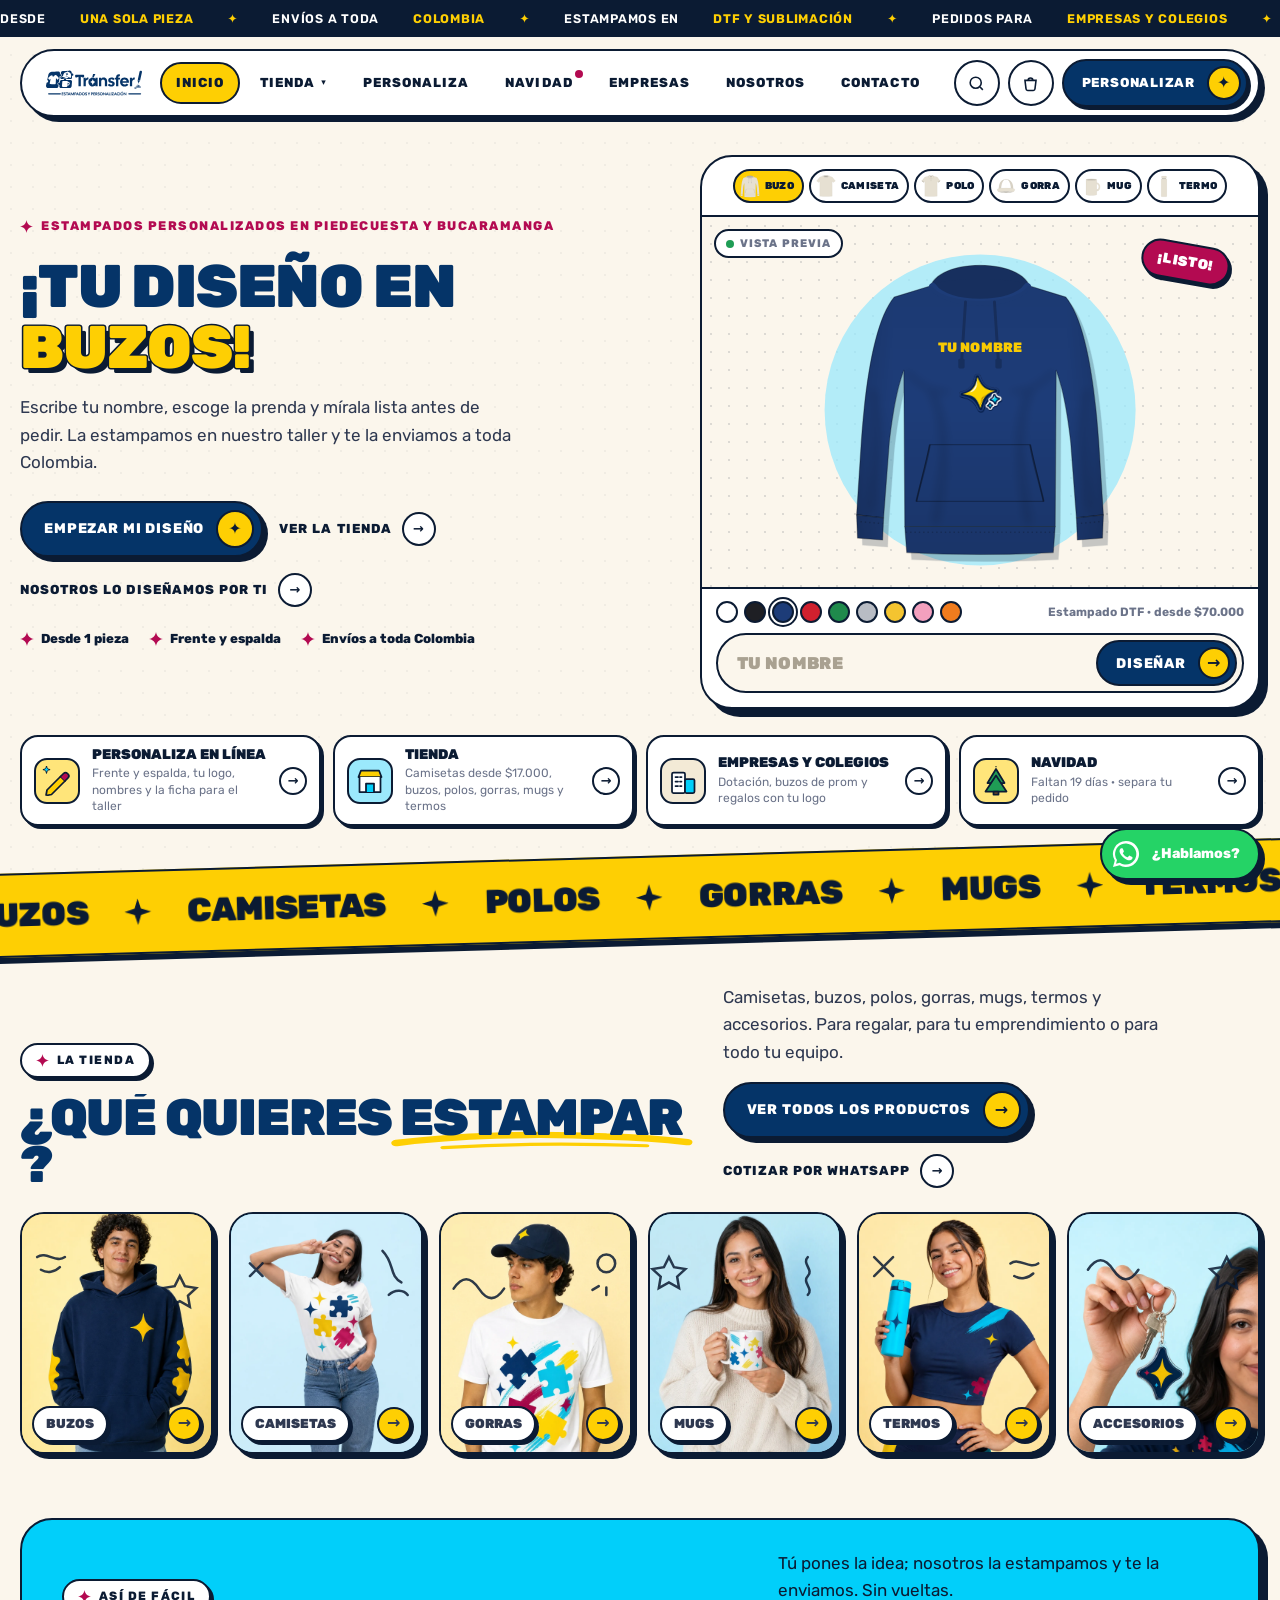
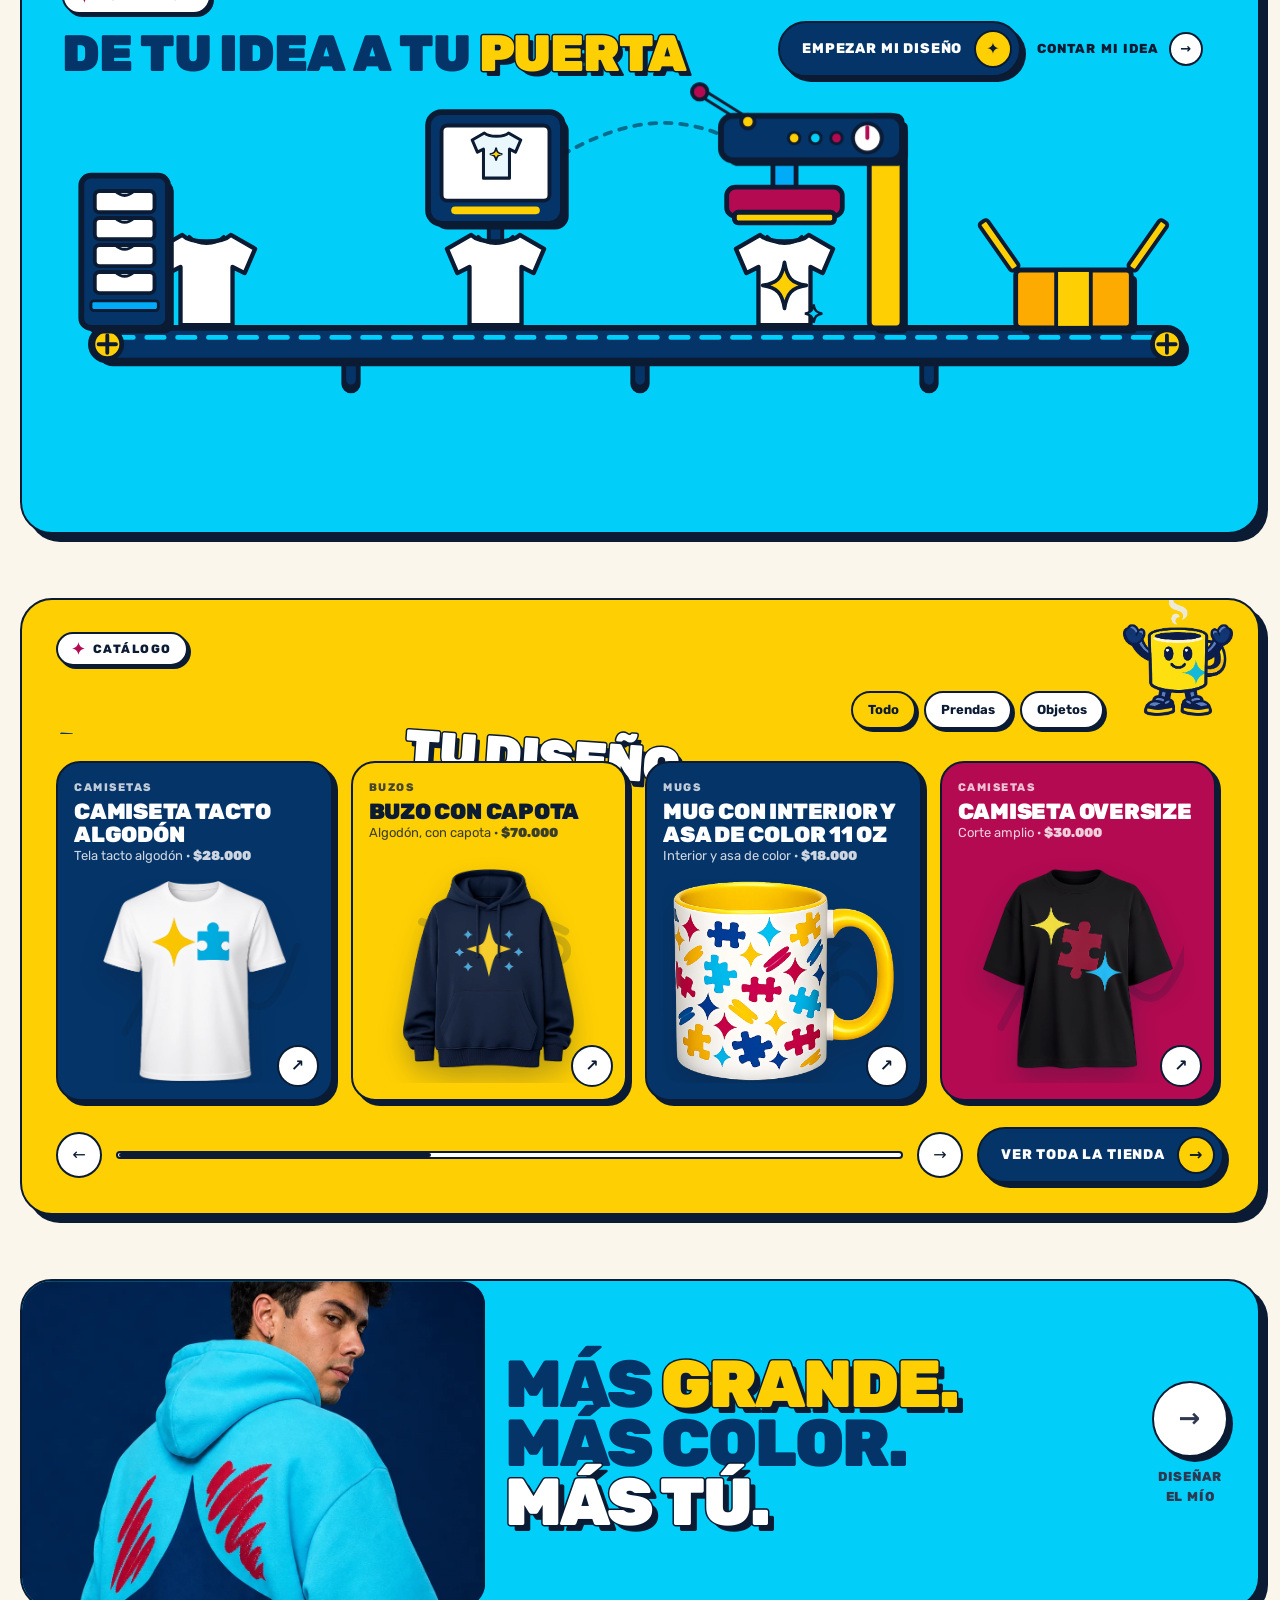
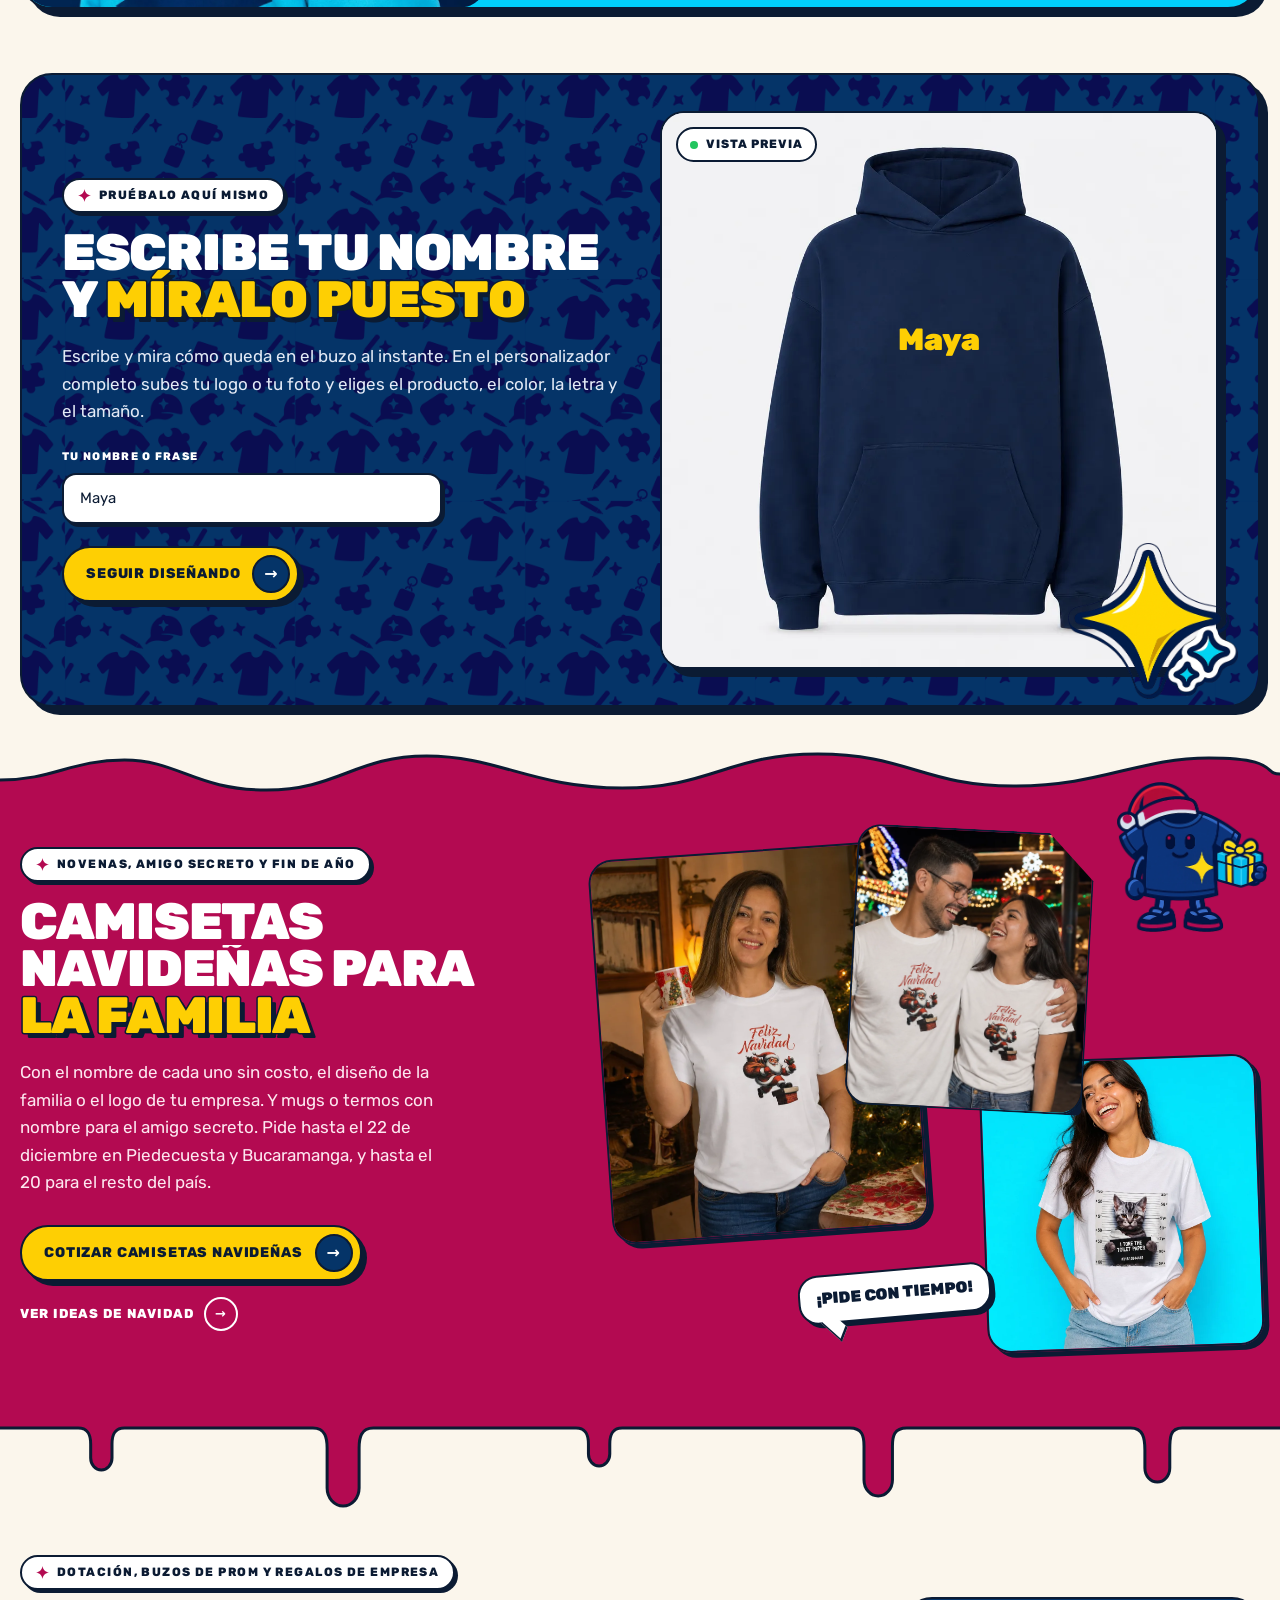
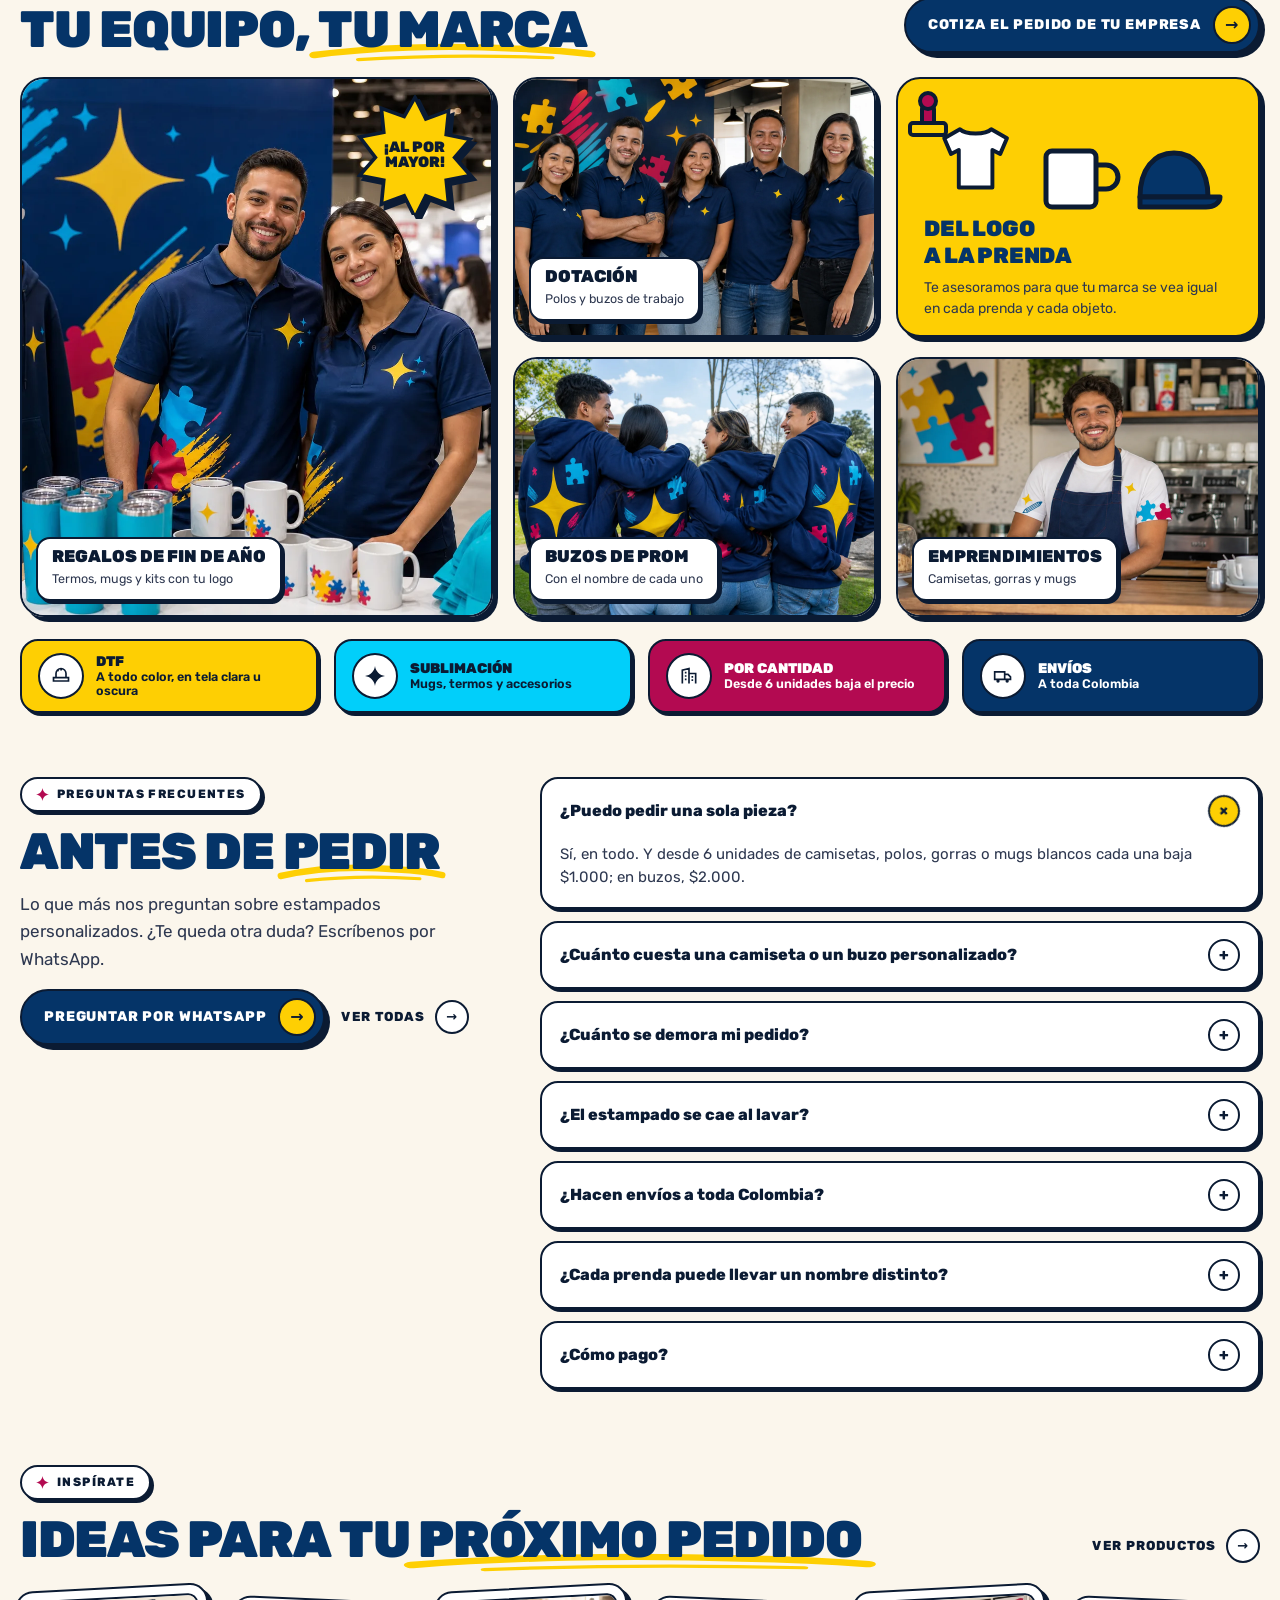
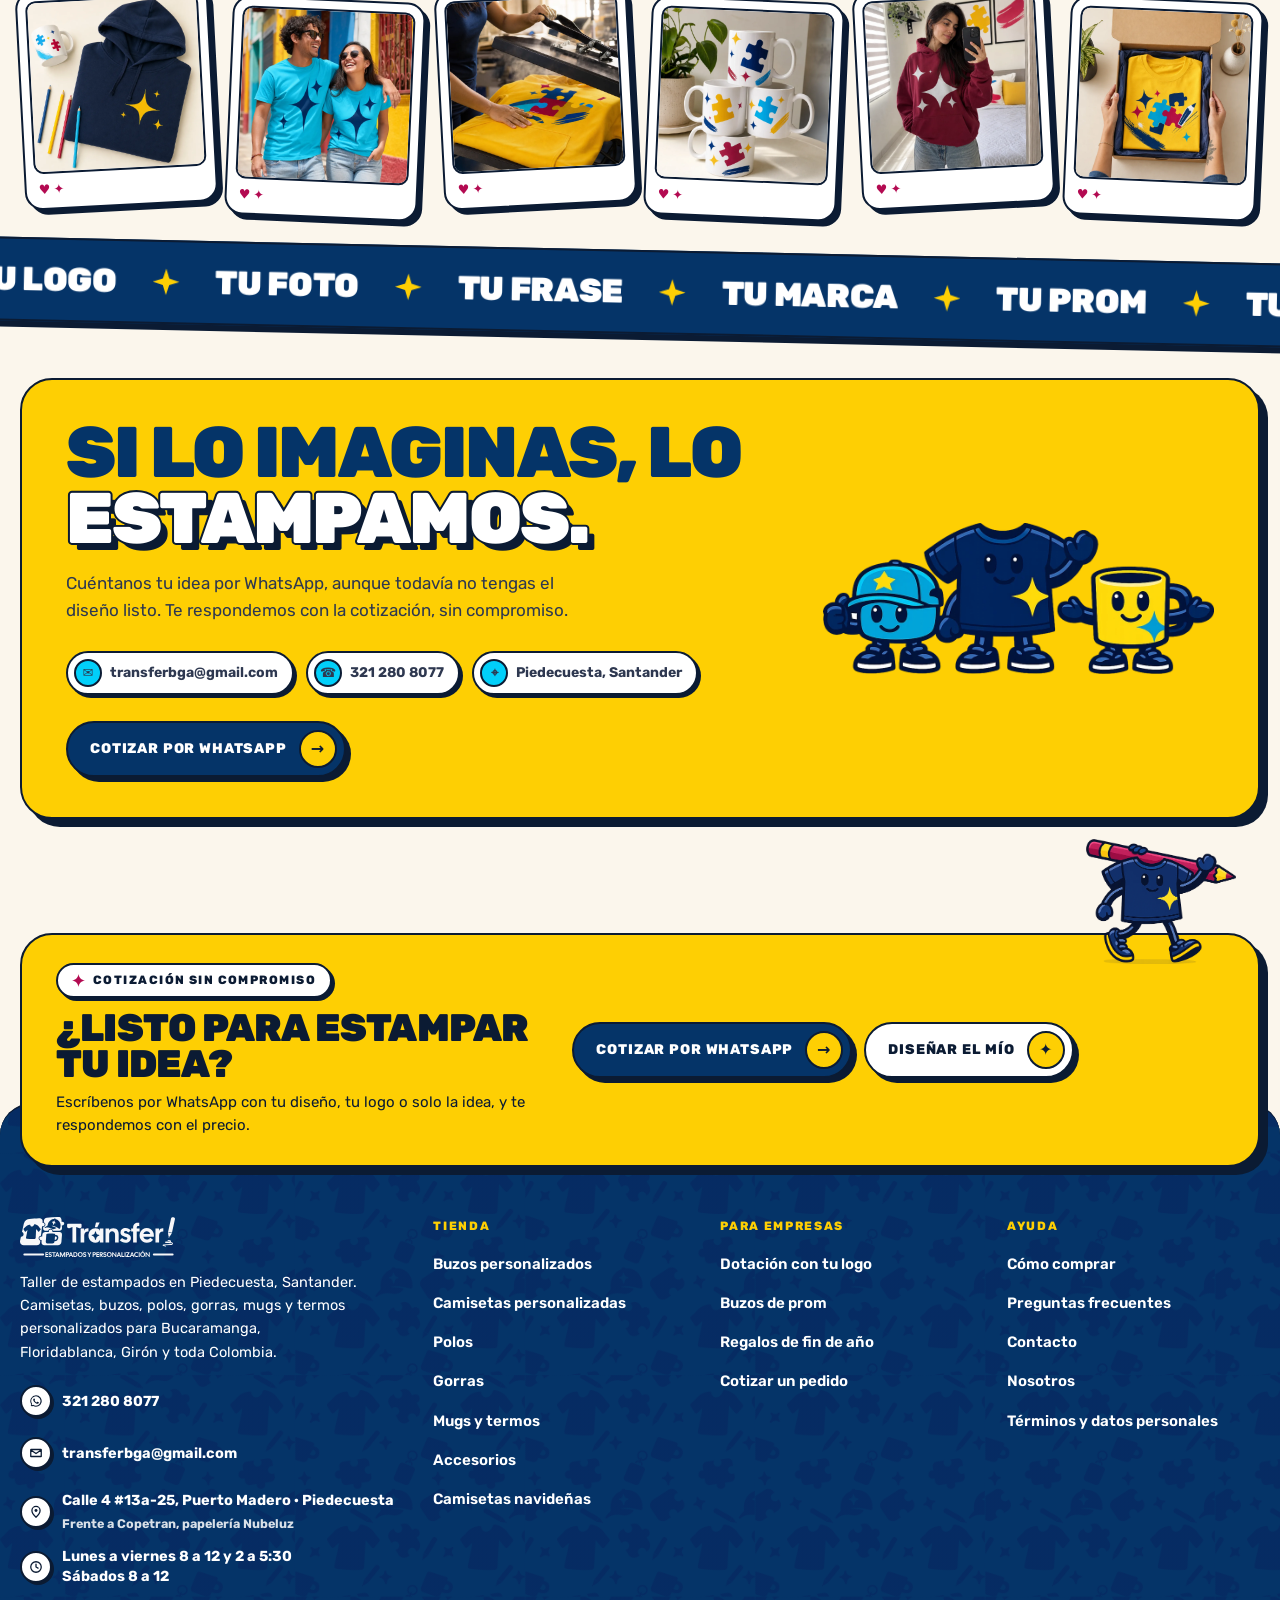
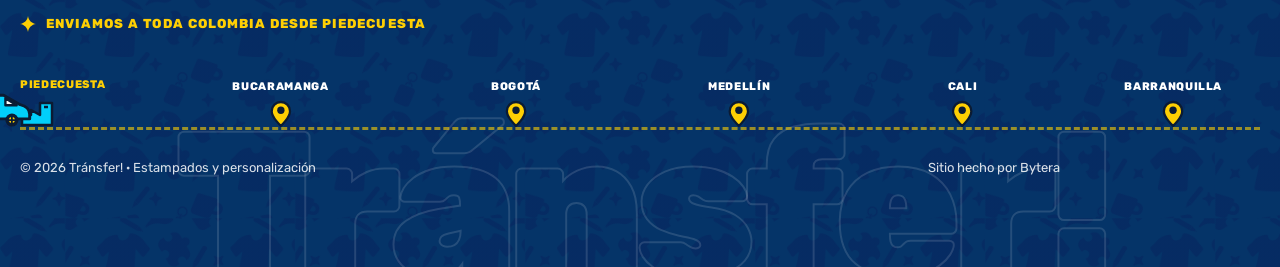
==== commit b6b0a59f: "Personalizador: aprobación del cliente, medidas por talla y ficha con el diseño en grande Qué cambió" ====
--- a/sitio/index.html
+++ b/sitio/index.html
@@ -611,9 +611,9 @@
 </section>
 </main>
 
-<script src="assets/datos.js?v=9a51c860"></script>
-<script src="assets/sitio.js?v=87475572"></script>
-<script src="assets/prendas.js?v=4a0e341f"></script>
+<script src="assets/datos.js?v=9697eb6b"></script>
+<script src="assets/sitio.js?v=07cb5421"></script>
+<script src="assets/prendas.js?v=7c9e1fdb"></script>
 <script src="assets/heroe.js?v=75115f02"></script>
 <script>
 // Personalizador corto
